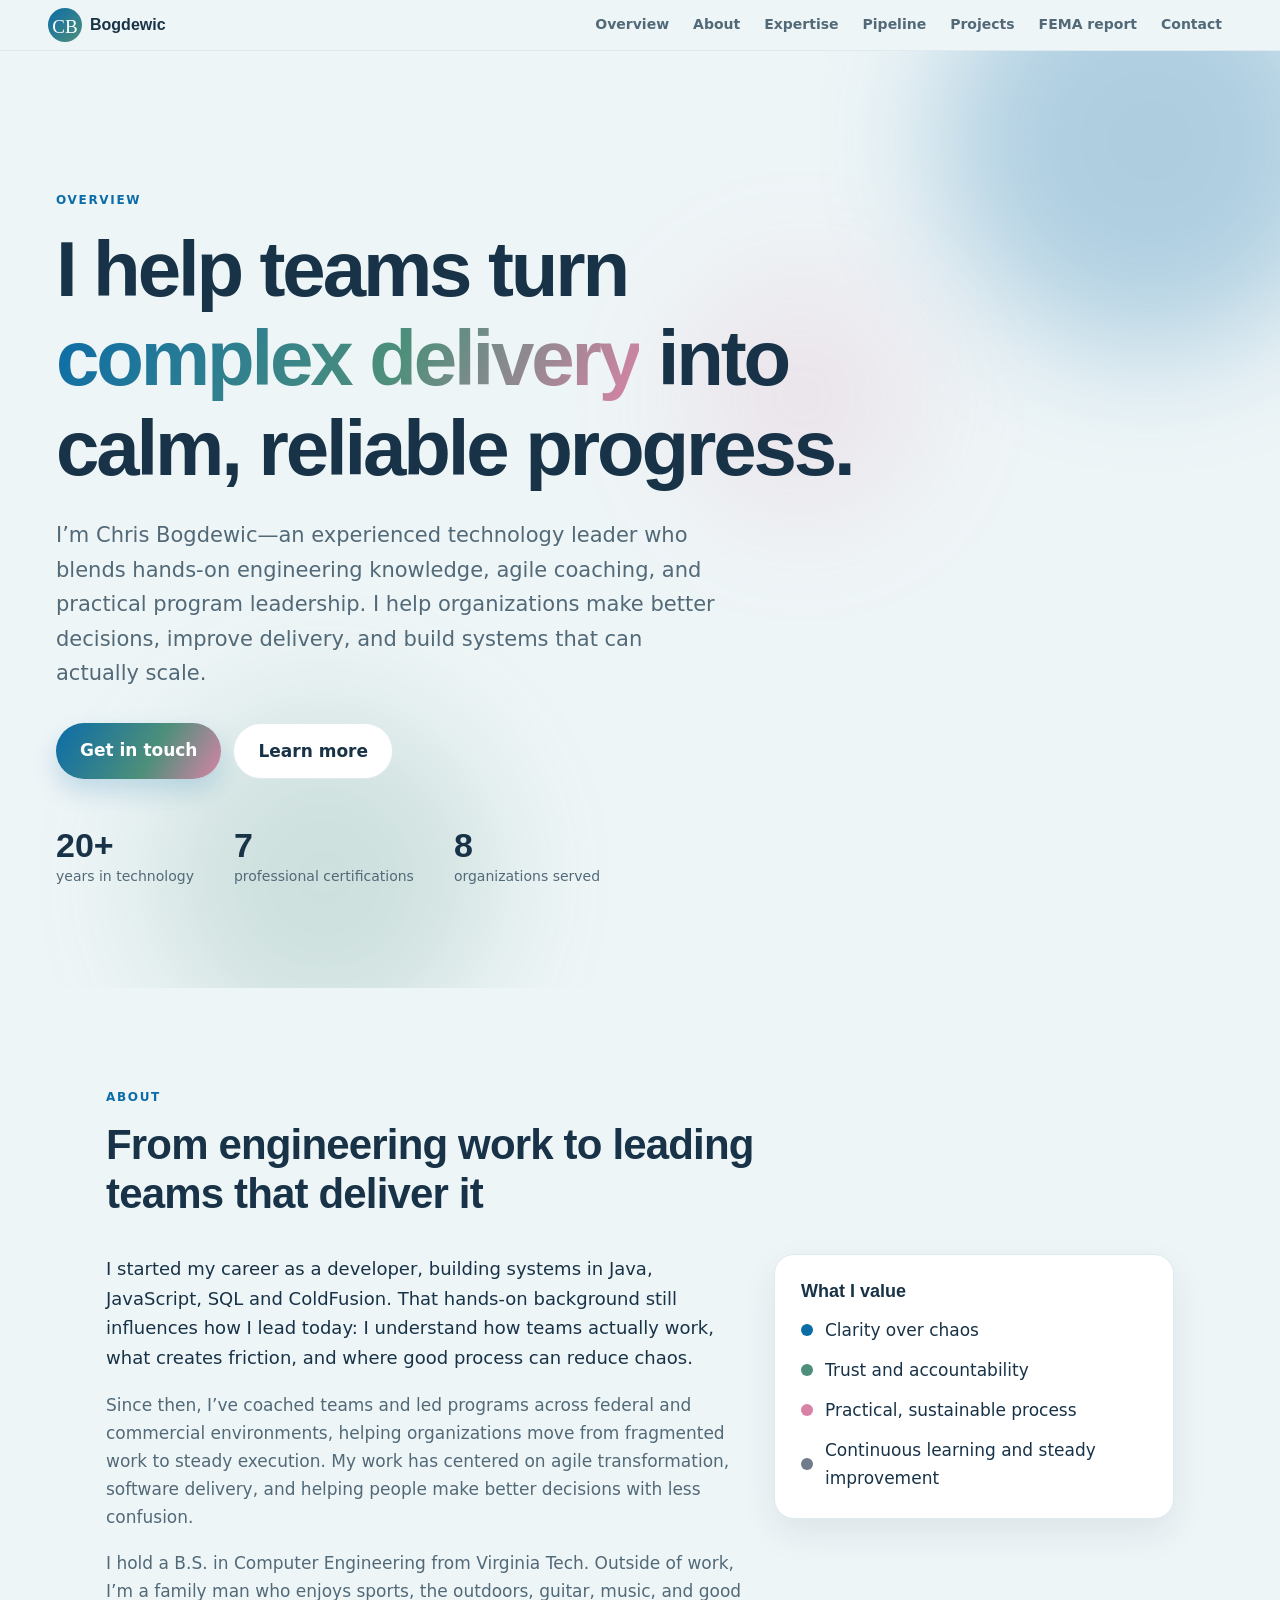
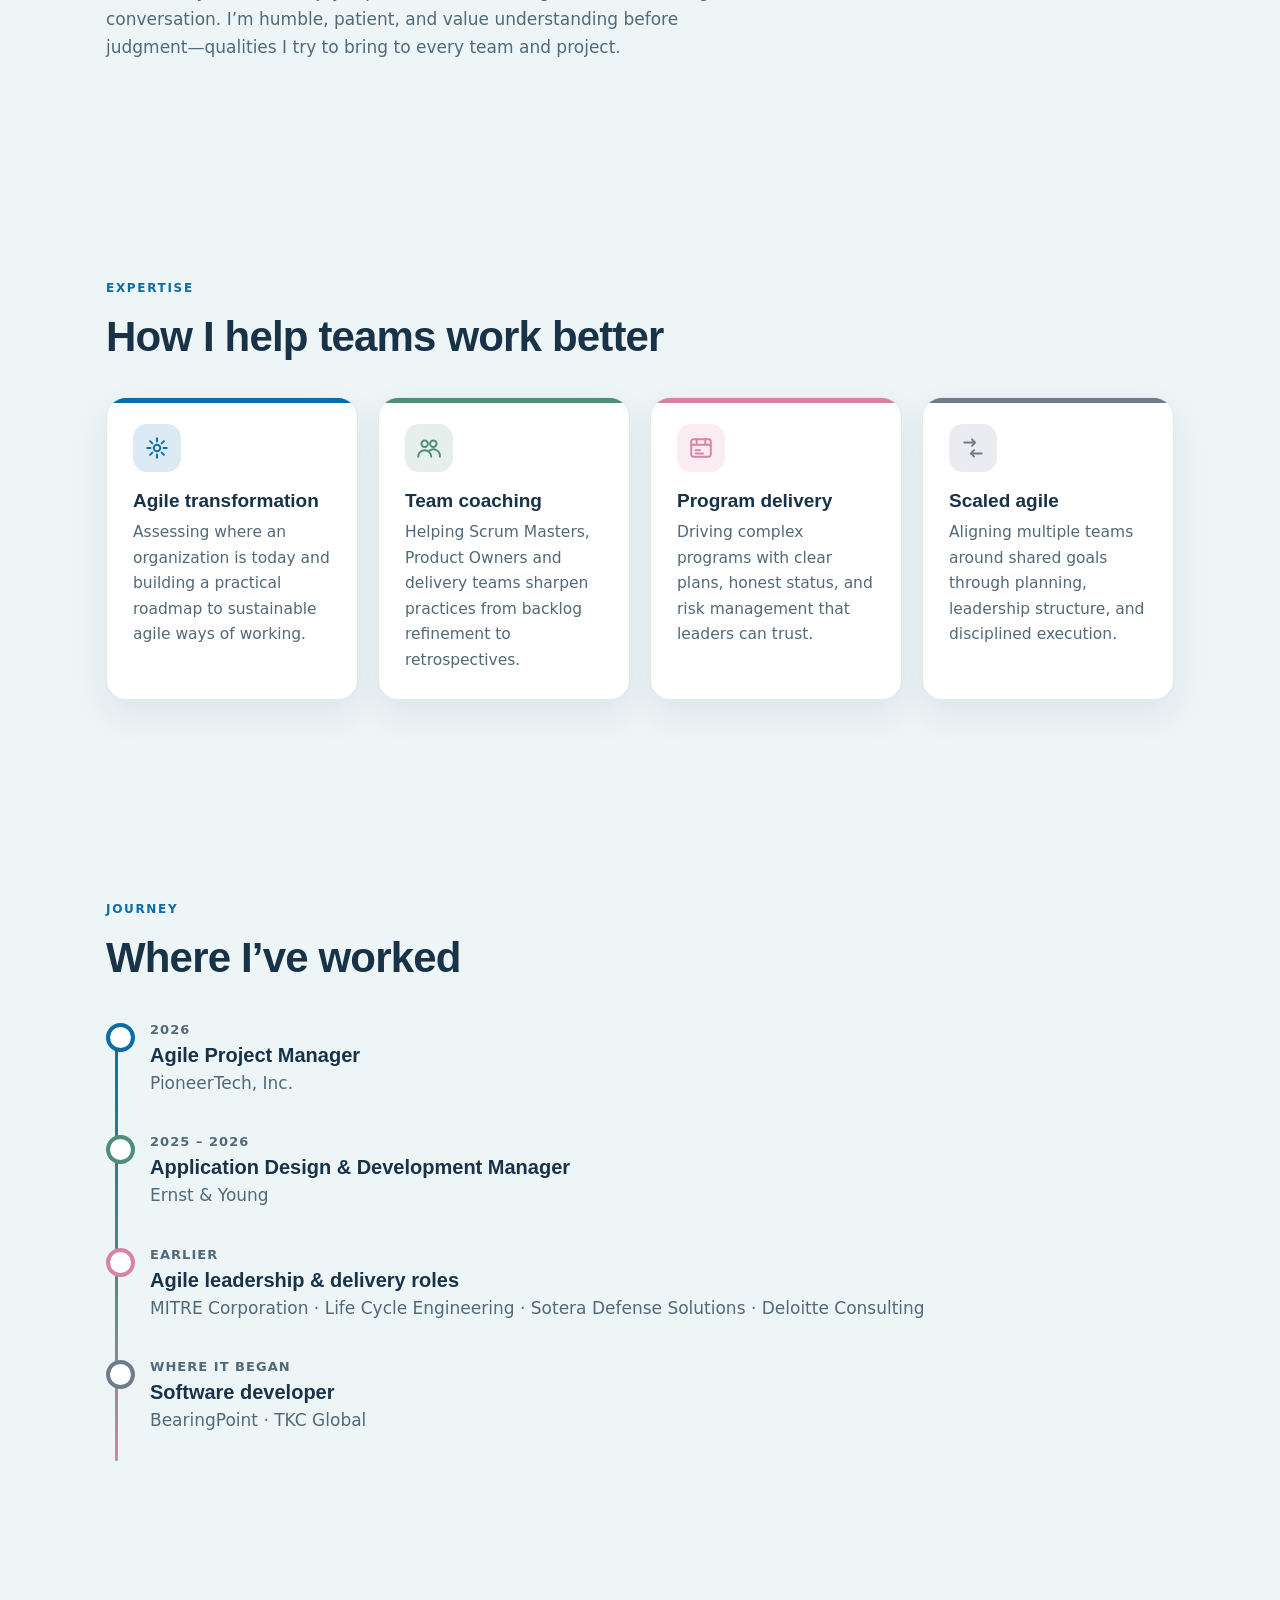
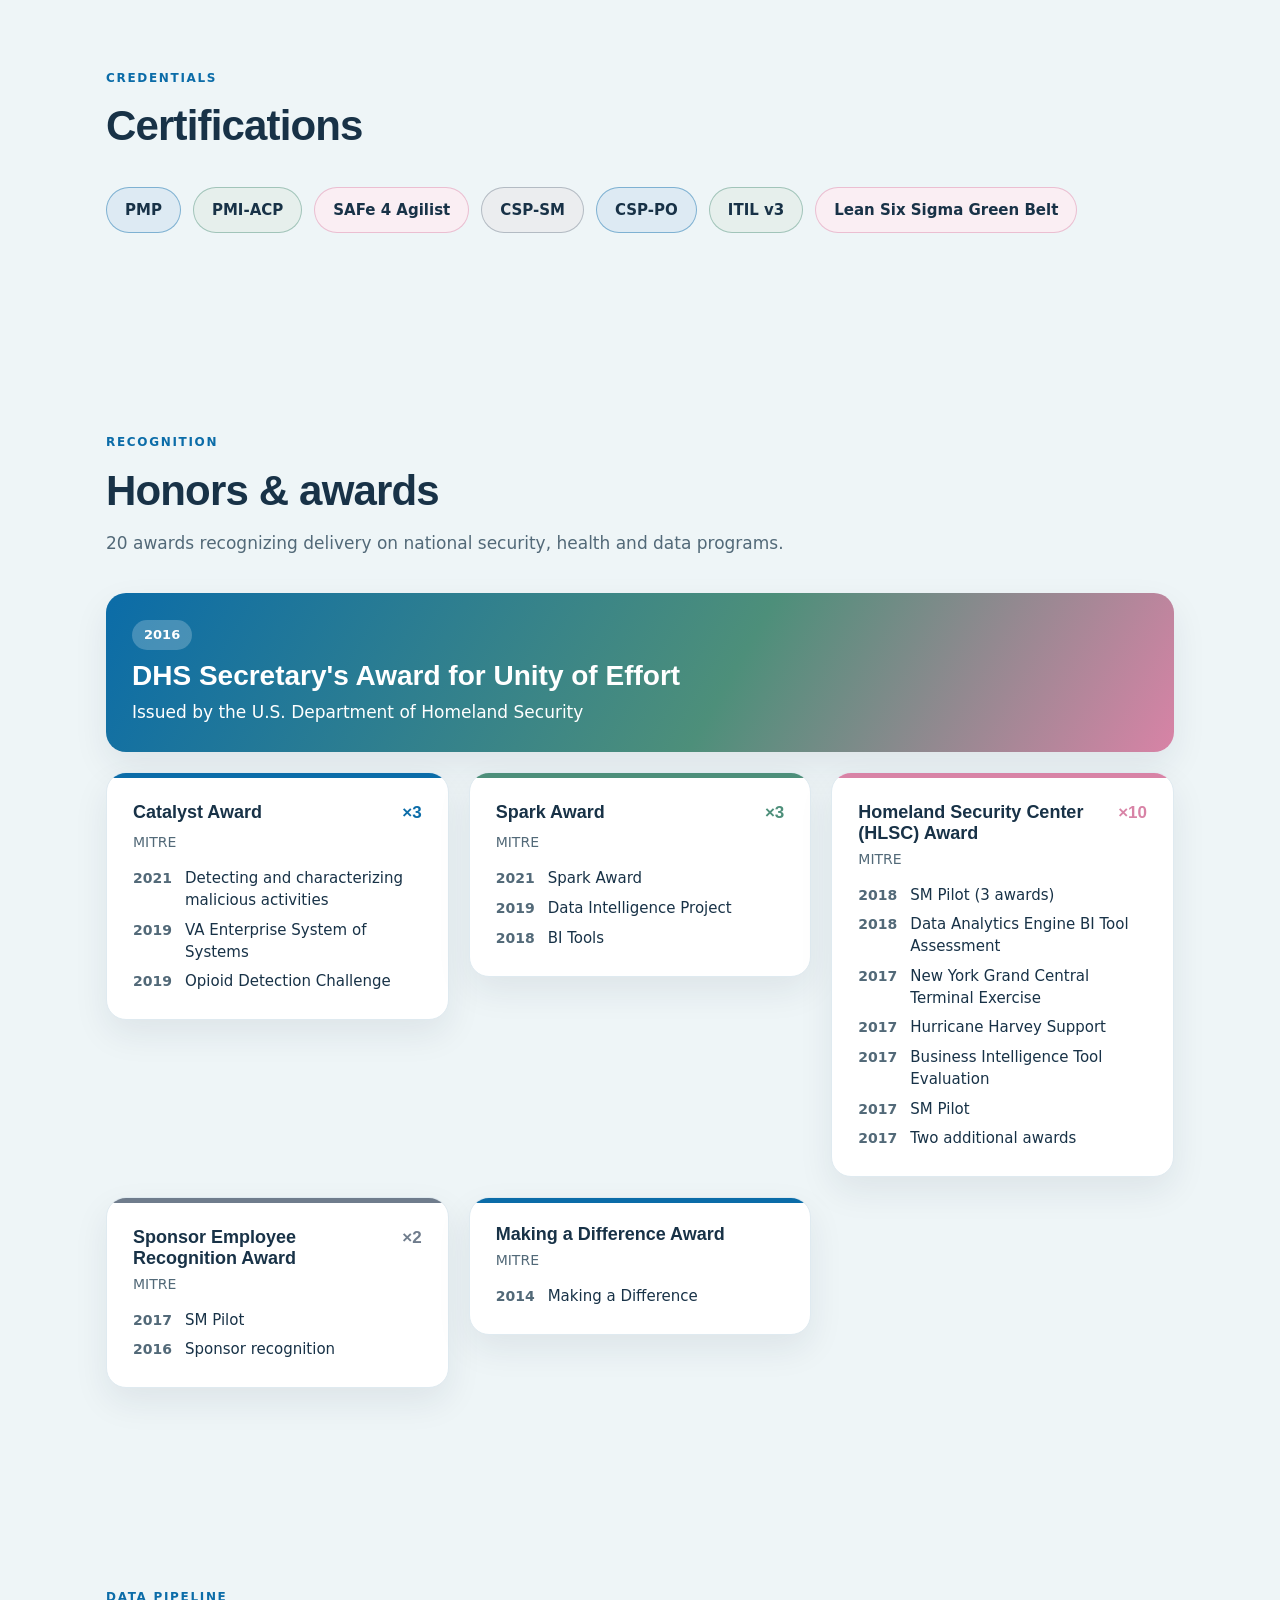
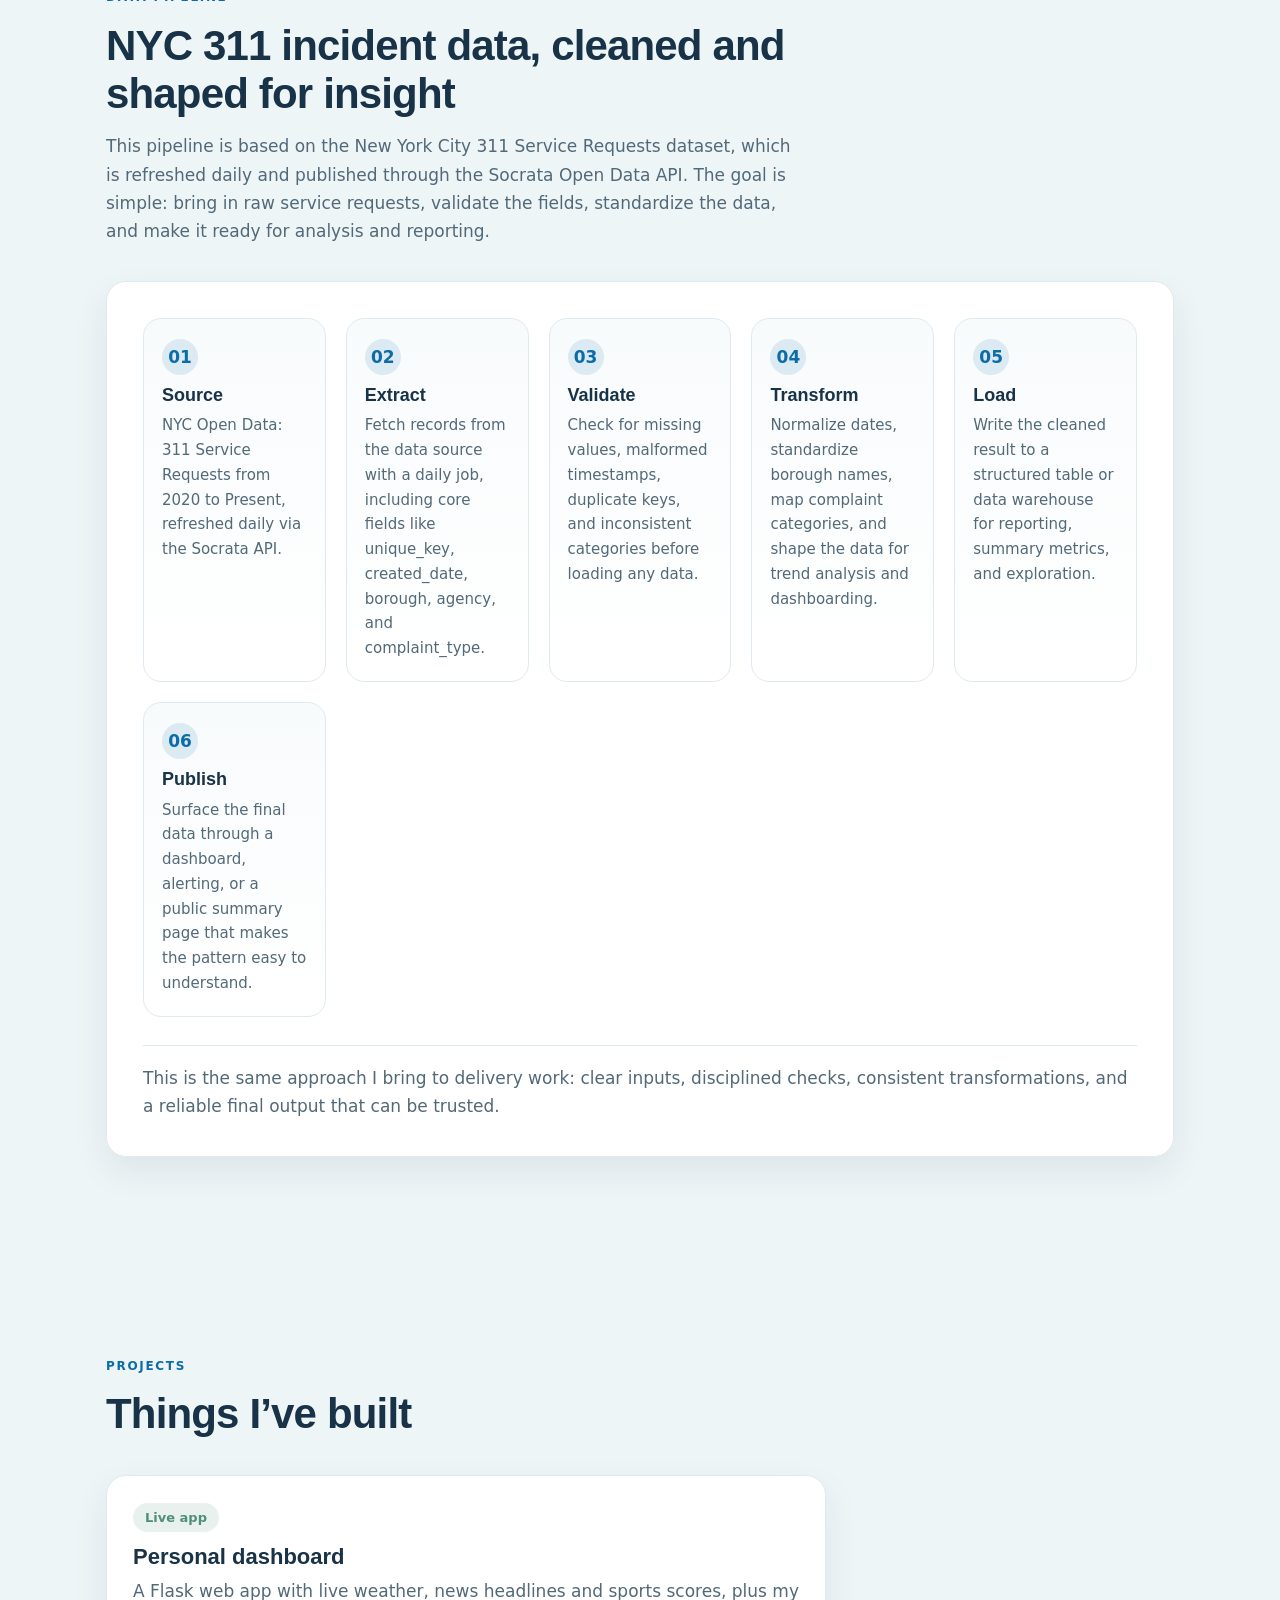
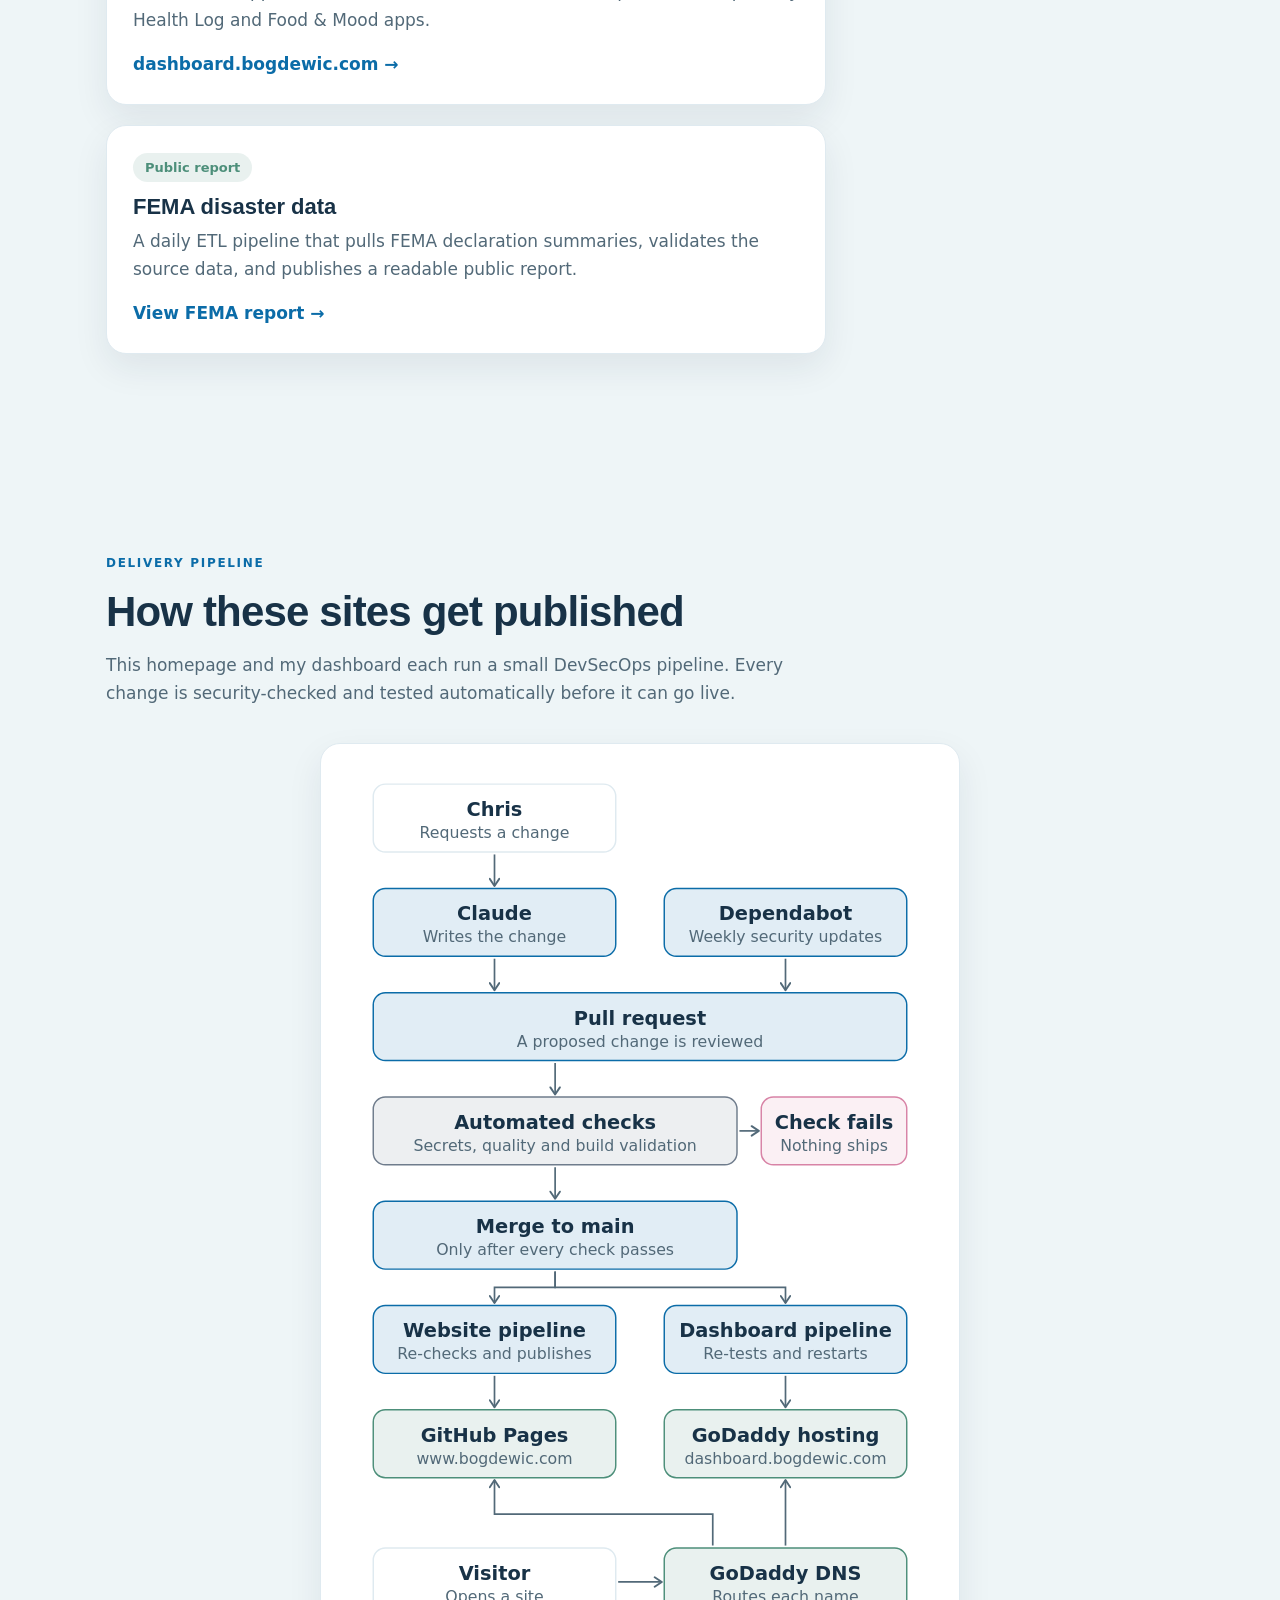
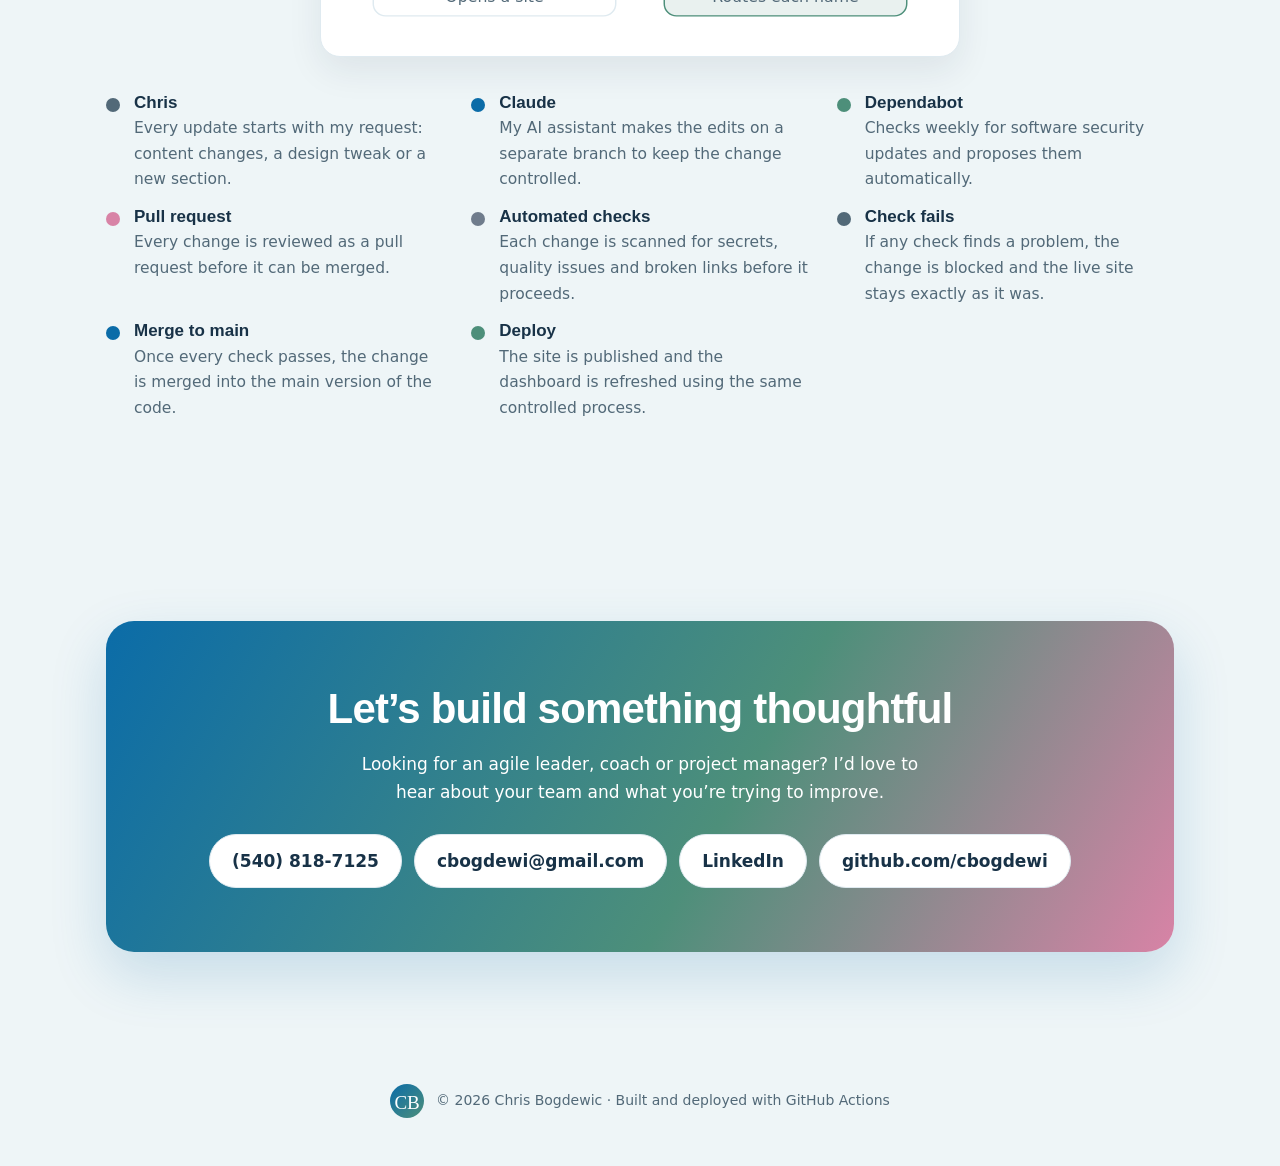
==== index.html @ ec0043aa "Shared compact nav on every page; stack projects vertically - New nav.css used by index.html and fem" ====
<!DOCTYPE html>
<html lang="en">
  <head>
    <meta charset="utf-8">
    <meta name="viewport" content="width=device-width, initial-scale=1">
    <title>Chris Bogdewic | Overview</title>
    <meta name="description" content="Chris Bogdewic: a thoughtful technology leader helping teams turn complex delivery into calm, reliable progress.">
    <meta name="theme-color" content="#0b6ca8">
    <meta http-equiv="Content-Security-Policy" content="default-src 'self'; style-src 'self' https://fonts.googleapis.com; font-src https://fonts.gstatic.com; img-src 'self' data:; script-src 'none'; object-src 'none'; base-uri 'self'; form-action 'self'">
    <meta name="referrer" content="strict-origin-when-cross-origin">
    <link rel="preconnect" href="https://fonts.googleapis.com">
    <link rel="preconnect" href="https://fonts.gstatic.com" crossorigin>
    <link rel="stylesheet" href="https://fonts.googleapis.com/css2?family=Alex+Brush&family=Inter:wght@400;500;600;700;800&family=Sora:wght@600;700;800&display=swap">
    <link rel="stylesheet" href="styles.css">
    <link rel="stylesheet" href="nav.css">
  </head>
  <body>
    <a class="skip" href="#main">Skip to content</a>

    <header class="site-nav">
      <a class="sn-brand" href="#overview" aria-label="Bogdewic home">
        <span class="sn-mark">CB</span>
        <span class="sn-name">Bogdewic</span>
      </a>
      <nav aria-label="Main">
        <ul class="sn-links">
          <li><a href="#overview">Overview</a></li>
          <li><a href="#about">About</a></li>
          <li><a href="#expertise">Expertise</a></li>
          <li><a href="#pipeline">Pipeline</a></li>
          <li><a href="#projects">Projects</a></li>
          <li><a href="fema-disasters.html">FEMA report</a></li>
          <li><a href="#contact">Contact</a></li>
        </ul>
      </nav>
    </header>

    <main id="main">
      <section class="hero" id="overview">
        <div class="blob blob-a"></div>
        <div class="blob blob-b"></div>
        <div class="blob blob-c"></div>
        <div class="hero-inner">
          <p class="eyebrow">Overview</p>
          <h1>I help teams turn <span class="grad">complex delivery</span> into calm, reliable progress.</h1>
          <p class="lede">I’m Chris Bogdewic—an experienced technology leader who blends hands-on engineering knowledge, agile coaching, and practical program leadership. I help organizations make better decisions, improve delivery, and build systems that can actually scale.</p>
          <div class="cta-row">
            <a class="btn btn-primary" href="#contact">Get in touch</a>
            <a class="btn btn-ghost" href="#about">Learn more</a>
          </div>
          <ul class="stats">
            <li><strong>20+</strong><span>years in technology</span></li>
            <li><strong>7</strong><span>professional certifications</span></li>
            <li><strong>8</strong><span>organizations served</span></li>
          </ul>
        </div>
      </section>

      <section class="section" id="about">
        <div class="section-head">
          <p class="eyebrow">About</p>
          <h2>From engineering work to leading teams that deliver it</h2>
        </div>
        <div class="about-grid">
          <div class="about-text">
            <p>I started my career as a developer, building systems in Java, JavaScript, SQL and ColdFusion. That hands-on background still influences how I lead today: I understand how teams actually work, what creates friction, and where good process can reduce chaos.</p>
            <p>Since then, I’ve coached teams and led programs across federal and commercial environments, helping organizations move from fragmented work to steady execution. My work has centered on agile transformation, software delivery, and helping people make better decisions with less confusion.</p>
            <p>I hold a B.S. in Computer Engineering from Virginia Tech. Outside of work, I’m a family man who enjoys sports, the outdoors, guitar, music, and good conversation. I’m humble, patient, and value understanding before judgment—qualities I try to bring to every team and project.</p>
          </div>
          <aside class="card values" aria-label="What I value">
            <h3>What I value</h3>
            <ul>
              <li><span class="dot dot-blue"></span>Clarity over chaos</li>
              <li><span class="dot dot-green"></span>Trust and accountability</li>
              <li><span class="dot dot-pink"></span>Practical, sustainable process</li>
              <li><span class="dot dot-slate"></span>Continuous learning and steady improvement</li>
            </ul>
          </aside>
        </div>
      </section>

      <section class="section" id="expertise">
        <div class="section-head">
          <p class="eyebrow">Expertise</p>
          <h2>How I help teams work better</h2>
        </div>
        <div class="cards">
          <article class="card feature accent-blue">
            <div class="icon" aria-hidden="true">
              <svg viewBox="0 0 24 24"><path d="M12 3v3m0 12v3M3 12h3m12 0h3M5.6 5.6l2.1 2.1m8.6 8.6 2.1 2.1M5.6 18.4l2.1-2.1m8.6-8.6 2.1-2.1"/><circle cx="12" cy="12" r="3"/></svg>
            </div>
            <h3>Agile transformation</h3>
            <p>Assessing where an organization is today and building a practical roadmap to sustainable agile ways of working.</p>
          </article>
          <article class="card feature accent-green">
            <div class="icon" aria-hidden="true">
              <svg viewBox="0 0 24 24"><circle cx="8" cy="8" r="3"/><circle cx="16" cy="8" r="3"/><path d="M2 20c0-3.3 2.7-6 6-6s6 2.7 6 6m-1.5-5.6A6 6 0 0 1 22 20"/></svg>
            </div>
            <h3>Team coaching</h3>
            <p>Helping Scrum Masters, Product Owners and delivery teams sharpen practices from backlog refinement to retrospectives.</p>
          </article>
          <article class="card feature accent-pink">
            <div class="icon" aria-hidden="true">
              <svg viewBox="0 0 24 24"><rect x="3" y="4" width="18" height="16" rx="2"/><path d="M3 9h18M8 4v5m8-5v5M7 14h4m-4 3h7"/></svg>
            </div>
            <h3>Program delivery</h3>
            <p>Driving complex programs with clear plans, honest status, and risk management that leaders can trust.</p>
          </article>
          <article class="card feature accent-slate">
            <div class="icon" aria-hidden="true">
              <svg viewBox="0 0 24 24"><path d="M4 7h10m0 0-3-3m3 3-3 3M20 17H10m0 0 3-3m-3 3 3 3"/></svg>
            </div>
            <h3>Scaled agile</h3>
            <p>Aligning multiple teams around shared goals through planning, leadership structure, and disciplined execution.</p>
          </article>
        </div>
      </section>

      <section class="section" id="journey">
        <div class="section-head">
          <p class="eyebrow">Journey</p>
          <h2>Where I’ve worked</h2>
        </div>
        <ol class="timeline">
          <li>
            <span class="when">2026</span>
            <div><h3>Agile Project Manager</h3><p>PioneerTech, Inc.</p></div>
          </li>
          <li>
            <span class="when">2025 – 2026</span>
            <div><h3>Application Design &amp; Development Manager</h3><p>Ernst &amp; Young</p></div>
          </li>
          <li>
            <span class="when">Earlier</span>
            <div><h3>Agile leadership &amp; delivery roles</h3><p>MITRE Corporation · Life Cycle Engineering · Sotera Defense Solutions · Deloitte Consulting</p></div>
          </li>
          <li>
            <span class="when">Where it began</span>
            <div><h3>Software developer</h3><p>BearingPoint · TKC Global</p></div>
          </li>
        </ol>
      </section>

      <section class="section" id="certifications">
        <div class="section-head">
          <p class="eyebrow">Credentials</p>
          <h2>Certifications</h2>
        </div>
        <ul class="chips">
          <li class="chip chip-blue">PMP</li>
          <li class="chip chip-green">PMI-ACP</li>
          <li class="chip chip-pink">SAFe 4 Agilist</li>
          <li class="chip chip-slate">CSP-SM</li>
          <li class="chip chip-blue">CSP-PO</li>
          <li class="chip chip-green">ITIL v3</li>
          <li class="chip chip-pink">Lean Six Sigma Green Belt</li>
        </ul>
      </section>

      <section class="section" id="awards">
        <div class="section-head">
          <p class="eyebrow">Recognition</p>
          <h2>Honors &amp; awards</h2>
          <p class="section-lede">20 awards recognizing delivery on national security, health and data programs.</p>
        </div>
        <article class="card award-feature">
          <span class="award-year">2016</span>
          <h3>DHS Secretary's Award for Unity of Effort</h3>
          <p>Issued by the U.S. Department of Homeland Security</p>
        </article>
        <div class="award-grid">
          <article class="card award accent-blue">
            <div class="award-head"><h3>Catalyst Award</h3><span class="award-count">×3</span></div>
            <p class="award-issuer">MITRE</p>
            <ul class="award-list">
              <li><span>2021</span>Detecting and characterizing malicious activities</li>
              <li><span>2019</span>VA Enterprise System of Systems</li>
              <li><span>2019</span>Opioid Detection Challenge</li>
            </ul>
          </article>
          <article class="card award accent-green">
            <div class="award-head"><h3>Spark Award</h3><span class="award-count">×3</span></div>
            <p class="award-issuer">MITRE</p>
            <ul class="award-list">
              <li><span>2021</span>Spark Award</li>
              <li><span>2019</span>Data Intelligence Project</li>
              <li><span>2018</span>BI Tools</li>
            </ul>
          </article>
          <article class="card award accent-pink">
            <div class="award-head"><h3>Homeland Security Center (HLSC) Award</h3><span class="award-count">×10</span></div>
            <p class="award-issuer">MITRE</p>
            <ul class="award-list">
              <li><span>2018</span>SM Pilot (3 awards)</li>
              <li><span>2018</span>Data Analytics Engine BI Tool Assessment</li>
              <li><span>2017</span>New York Grand Central Terminal Exercise</li>
              <li><span>2017</span>Hurricane Harvey Support</li>
              <li><span>2017</span>Business Intelligence Tool Evaluation</li>
              <li><span>2017</span>SM Pilot</li>
              <li><span>2017</span>Two additional awards</li>
            </ul>
          </article>
          <article class="card award accent-slate">
            <div class="award-head"><h3>Sponsor Employee Recognition Award</h3><span class="award-count">×2</span></div>
            <p class="award-issuer">MITRE</p>
            <ul class="award-list">
              <li><span>2017</span>SM Pilot</li>
              <li><span>2016</span>Sponsor recognition</li>
            </ul>
          </article>
          <article class="card award accent-blue">
            <div class="award-head"><h3>Making a Difference Award</h3></div>
            <p class="award-issuer">MITRE</p>
            <ul class="award-list">
              <li><span>2014</span>Making a Difference</li>
            </ul>
          </article>
        </div>
      </section>

      <section class="section" id="pipeline">
        <div class="section-head">
          <p class="eyebrow">Data pipeline</p>
          <h2>NYC 311 incident data, cleaned and shaped for insight</h2>
          <p class="section-lede">This pipeline is based on the New York City 311 Service Requests dataset, which is refreshed daily and published through the Socrata Open Data API. The goal is simple: bring in raw service requests, validate the fields, standardize the data, and make it ready for analysis and reporting.</p>
        </div>
        <div class="pipeline-card card">
          <div class="pipeline-grid">
            <div class="pipeline-step">
              <span class="step-label">01</span>
              <h3>Source</h3>
              <p>NYC Open Data: 311 Service Requests from 2020 to Present, refreshed daily via the Socrata API.</p>
            </div>
            <div class="pipeline-step">
              <span class="step-label">02</span>
              <h3>Extract</h3>
              <p>Fetch records from the data source with a daily job, including core fields like unique_key, created_date, borough, agency, and complaint_type.</p>
            </div>
            <div class="pipeline-step">
              <span class="step-label">03</span>
              <h3>Validate</h3>
              <p>Check for missing values, malformed timestamps, duplicate keys, and inconsistent categories before loading any data.</p>
            </div>
            <div class="pipeline-step">
              <span class="step-label">04</span>
              <h3>Transform</h3>
              <p>Normalize dates, standardize borough names, map complaint categories, and shape the data for trend analysis and dashboarding.</p>
            </div>
            <div class="pipeline-step">
              <span class="step-label">05</span>
              <h3>Load</h3>
              <p>Write the cleaned result to a structured table or data warehouse for reporting, summary metrics, and exploration.</p>
            </div>
            <div class="pipeline-step">
              <span class="step-label">06</span>
              <h3>Publish</h3>
              <p>Surface the final data through a dashboard, alerting, or a public summary page that makes the pattern easy to understand.</p>
            </div>
          </div>
          <div class="pipeline-summary">
            <p>This is the same approach I bring to delivery work: clear inputs, disciplined checks, consistent transformations, and a reliable final output that can be trusted.</p>
          </div>
        </div>
      </section>

      <section class="section" id="projects">
        <div class="section-head">
          <p class="eyebrow">Projects</p>
          <h2>Things I’ve built</h2>
        </div>
        <div class="project-stack">
          <a class="card project" href="https://dashboard.bogdewic.com">
            <span class="project-tag">Live app</span>
            <h3>Personal dashboard</h3>
            <p>A Flask web app with live weather, news headlines and sports scores, plus my Health Log and Food &amp; Mood apps.</p>
            <span class="project-link">dashboard.bogdewic.com →</span>
          </a>
          <a class="card project" href="fema-disasters.html">
            <span class="project-tag">Public report</span>
            <h3>FEMA disaster data</h3>
            <p>A daily ETL pipeline that pulls FEMA declaration summaries, validates the source data, and publishes a readable public report.</p>
            <span class="project-link">View FEMA report →</span>
          </a>
        </div>
      </section>

      <section class="section" id="how-it-works">
        <div class="section-head">
          <p class="eyebrow">Delivery pipeline</p>
          <h2>How these sites get published</h2>
          <p class="section-lede">This homepage and my dashboard each run a small DevSecOps pipeline. Every change is security-checked and tested automatically before it can go live.</p>
        </div>
        <div class="flow-wrap card">
          <svg class="flow" viewBox="0 0 480 706" role="img" aria-labelledby="flow-title flow-desc">
            <title id="flow-title">How a change reaches www.bogdewic.com and dashboard.bogdewic.com</title>
            <desc id="flow-desc">A change I request, made by Claude, or a security update from Dependabot, becomes a pull request. Automated checks run on it; if any fail, nothing merges. Once the change is approved the websites are published.</desc>
            <defs>
              <marker id="arrowhead" viewBox="0 0 10 10" refX="8" refY="5" markerWidth="7" markerHeight="7" orient="auto-start-reverse">
                <path d="M2 1L8 5L2 9" fill="none" stroke="context-stroke" stroke-width="1.6" stroke-linecap="round" stroke-linejoin="round"/>
              </marker>
            </defs>
            <g class="fn fn-person"><rect x="20" y="10" width="200" height="56" rx="10"/><text x="120" y="31" class="fn-t">Chris</text><text x="120" y="50" class="fn-s">Requests a change</text></g>
            <line x1="120" y1="68" x2="120" y2="94" class="fa"/>
            <g class="fn fn-build"><rect x="20" y="96" width="200" height="56" rx="10"/><text x="120" y="117" class="fn-t">Claude</text><text x="120" y="136" class="fn-s">Writes the change</text></g>
            <g class="fn fn-build"><rect x="260" y="96" width="200" height="56" rx="10"/><text x="360" y="117" class="fn-t">Dependabot</text><text x="360" y="136" class="fn-s">Weekly security updates</text></g>
            <line x1="120" y1="154" x2="120" y2="180" class="fa"/>
            <line x1="360" y1="154" x2="360" y2="180" class="fa"/>
            <g class="fn fn-build"><rect x="20" y="182" width="440" height="56" rx="10"/><text x="240" y="203" class="fn-t">Pull request</text><text x="240" y="222" class="fn-s">A proposed change is reviewed</text></g>
            <line x1="170" y1="240" x2="170" y2="266" class="fa"/>
            <g class="fn fn-check"><rect x="20" y="268" width="300" height="56" rx="10"/><text x="170" y="289" class="fn-t">Automated checks</text><text x="170" y="308" class="fn-s">Secrets, quality and build validation</text></g>
            <line x1="322" y1="296" x2="338" y2="296" class="fa"/>
            <g class="fn fn-fail"><rect x="340" y="268" width="120" height="56" rx="10"/><text x="400" y="289" class="fn-t">Check fails</text><text x="400" y="308" class="fn-s">Nothing ships</text></g>
            <line x1="170" y1="326" x2="170" y2="352" class="fa"/>
            <g class="fn fn-build"><rect x="20" y="354" width="300" height="56" rx="10"/><text x="170" y="375" class="fn-t">Merge to main</text><text x="170" y="394" class="fn-s">Only after every check passes</text></g>
            <path d="M170 412 V425 H120 V438" fill="none" class="fa"/>
            <path d="M170 412 V425 H360 V438" fill="none" class="fa"/>
            <g class="fn fn-build"><rect x="20" y="440" width="200" height="56" rx="10"/><text x="120" y="461" class="fn-t">Website pipeline</text><text x="120" y="480" class="fn-s">Re-checks and publishes</text></g>
            <g class="fn fn-build"><rect x="260" y="440" width="200" height="56" rx="10"/><text x="360" y="461" class="fn-t">Dashboard pipeline</text><text x="360" y="480" class="fn-s">Re-tests and restarts</text></g>
            <line x1="120" y1="498" x2="120" y2="524" class="fa"/>
            <line x1="360" y1="498" x2="360" y2="524" class="fa"/>
            <g class="fn fn-host"><rect x="20" y="526" width="200" height="56" rx="10"/><text x="120" y="547" class="fn-t">GitHub Pages</text><text x="120" y="566" class="fn-s">www.bogdewic.com</text></g>
            <g class="fn fn-host"><rect x="260" y="526" width="200" height="56" rx="10"/><text x="360" y="547" class="fn-t">GoDaddy hosting</text><text x="360" y="566" class="fn-s">dashboard.bogdewic.com</text></g>
            <g class="fn fn-person"><rect x="20" y="640" width="200" height="56" rx="10"/><text x="120" y="661" class="fn-t">Visitor</text><text x="120" y="680" class="fn-s">Opens a site</text></g>
            <line x1="222" y1="668" x2="258" y2="668" class="fa"/>
            <g class="fn fn-host"><rect x="260" y="640" width="200" height="56" rx="10"/><text x="360" y="661" class="fn-t">GoDaddy DNS</text><text x="360" y="680" class="fn-s">Routes each name</text></g>
            <line x1="360" y1="638" x2="360" y2="584" class="fa"/>
            <path d="M300 638 V612 H120 V584" fill="none" class="fa"/>
          </svg>
        </div>
        <ol class="flow-steps">
          <li><span class="step-dot dot-gray"></span><div><h3>Chris</h3><p>Every update starts with my request: content changes, a design tweak or a new section.</p></div></li>
          <li><span class="step-dot dot-blue"></span><div><h3>Claude</h3><p>My AI assistant makes the edits on a separate branch to keep the change controlled.</p></div></li>
          <li><span class="step-dot dot-green"></span><div><h3>Dependabot</h3><p>Checks weekly for software security updates and proposes them automatically.</p></div></li>
          <li><span class="step-dot dot-pink"></span><div><h3>Pull request</h3><p>Every change is reviewed as a pull request before it can be merged.</p></div></li>
          <li><span class="step-dot dot-slate"></span><div><h3>Automated checks</h3><p>Each change is scanned for secrets, quality issues and broken links before it proceeds.</p></div></li>
          <li><span class="step-dot dot-gray"></span><div><h3>Check fails</h3><p>If any check finds a problem, the change is blocked and the live site stays exactly as it was.</p></div></li>
          <li><span class="step-dot dot-blue"></span><div><h3>Merge to main</h3><p>Once every check passes, the change is merged into the main version of the code.</p></div></li>
          <li><span class="step-dot dot-green"></span><div><h3>Deploy</h3><p>The site is published and the dashboard is refreshed using the same controlled process.</p></div></li>
        </ol>
      </section>

      <section class="section contact" id="contact">
        <div class="contact-card">
          <h2>Let’s build something thoughtful</h2>
          <p>Looking for an agile leader, coach or project manager? I’d love to hear about your team and what you’re trying to improve.</p>
          <ul class="contact-list">
            <li><a href="tel:+15408187125">(540)&nbsp;818&#8209;7125</a></li>
            <li><a href="mailto:cbogdewi@gmail.com">cbogdewi@gmail.com</a></li>
            <li><a href="https://www.linkedin.com/in/chrisbogdewic">LinkedIn</a></li>
            <li><a href="https://github.com/cbogdewi">github.com/cbogdewi</a></li>
          </ul>
        </div>
      </section>
    </main>

    <footer class="footer">
      <span class="monogram small">CB</span>
      <p>© 2026 Chris Bogdewic · Built and deployed with GitHub Actions</p>
    </footer>
  </body>
</html>
---- styles.css ----
:root{--bg:#eef5f7;--surface:#fff;--ink:#183247;--muted:#526978;--line:#dfeaf0;--blue:#0b6ca8;--green:#4d8f7a;--pink:#d883a6;--slate:#6f7c8c;--shadow:0 14px 35px rgba(21,42,58,.08);--radius:20px;--grad:linear-gradient(120deg,var(--blue),var(--green) 58%,var(--pink))}*{box-sizing:border-box}html{scroll-behavior:smooth;scroll-padding-top:64px}body{margin:0;background:var(--bg);color:var(--ink);font:400 17px/1.65 Inter,system-ui,-apple-system,sans-serif;-webkit-font-smoothing:antialiased}h1,h2,h3{font-family:Sora,Inter,sans-serif;line-height:1.15;margin:0}a{color:inherit}.skip{position:absolute;left:-999px;top:8px;background:var(--ink);color:#fff;padding:8px 14px;border-radius:8px}.skip:focus{left:8px;z-index:100}.brand{display:flex;align-items:center;gap:10px;text-decoration:none}.brand-name{font-family:Sora,sans-serif;font-weight:700}.monogram{display:inline-grid;place-items:center;width:42px;height:42px;border-radius:50%;background:linear-gradient(135deg,var(--blue),var(--green));color:white;font:400 24px/1 'Alex Brush',cursive;padding-top:4px}.monogram.small{width:34px;height:34px;font-size:19px}.hero{position:relative;overflow:hidden;padding:clamp(64px,12vw,140px) clamp(16px,5vw,56px) clamp(60px,9vw,100px)}.blob{position:absolute;border-radius:50%;filter:blur(64px);opacity:.28;z-index:0}.blob-a{width:420px;height:420px;background:var(--blue);top:-120px;right:-80px}.blob-b{width:340px;height:340px;background:var(--green);bottom:-60px;left:12%;opacity:.2}.blob-c{width:240px;height:240px;background:var(--pink);top:24%;right:28%;opacity:.15}.hero-inner{position:relative;z-index:1;max-width:860px}.eyebrow{margin:0 0 14px;font-size:12px;font-weight:700;letter-spacing:.14em;text-transform:uppercase;color:var(--blue)}.hero h1{font-size:clamp(40px,7.5vw,78px);font-weight:800;letter-spacing:-.04em}.grad{background:var(--grad);-webkit-background-clip:text;background-clip:text;color:transparent}.lede{font-size:clamp(18px,2.2vw,21px);color:var(--muted);max-width:660px;margin:24px 0 0}.cta-row{display:flex;flex-wrap:wrap;gap:12px;margin-top:32px}.btn{display:inline-block;padding:13px 24px;border-radius:999px;font-weight:700;text-decoration:none;transition:transform .15s,box-shadow .15s}.btn:hover{transform:translateY(-2px)}.btn-primary{background:var(--grad);color:#fff;box-shadow:0 12px 26px rgba(11,108,168,.2)}.btn-ghost{border:1.5px solid var(--line);background:#fff;color:var(--ink)}.stats{display:flex;flex-wrap:wrap;gap:14px 40px;list-style:none;padding:0;margin:48px 0 0}.stats li{display:flex;flex-direction:column}.stats strong{font-family:Sora,sans-serif;font-size:34px;line-height:1.1}.stats span{color:var(--muted);font-size:14px}.section{padding:clamp(56px,9vw,100px) clamp(16px,5vw,56px);max-width:1180px;margin:0 auto}.section-head{margin-bottom:36px}.section h2{font-size:clamp(28px,4.2vw,42px);letter-spacing:-.02em;max-width:720px}.about-grid{display:grid;gap:28px;grid-template-columns:1.6fr 1fr;align-items:start}.about-text p{margin:0 0 18px;color:var(--muted)}.about-text p:first-child{color:var(--ink);font-size:18px}.card{background:var(--surface);border:1px solid var(--line);border-radius:var(--radius);padding:26px;box-shadow:var(--shadow)}.values h3{font-size:18px;margin-bottom:14px}.values ul{list-style:none;margin:0;padding:0;display:grid;gap:12px}.values li{display:flex;align-items:center;gap:12px}.dot{width:12px;height:12px;border-radius:50%;flex:none}.dot-blue{background:var(--blue)}.dot-green{background:var(--green)}.dot-pink{background:var(--pink)}.dot-slate{background:var(--slate)}.dot-gray{background:var(--muted)}.cards{display:grid;gap:20px;grid-template-columns:repeat(auto-fit,minmax(240px,1fr))}.feature{position:relative;overflow:hidden;transition:transform .2s}.feature:hover{transform:translateY(-4px)}.feature:before{content:"";position:absolute;inset:0 0 auto;height:5px;background:var(--accent)}.feature h3{font-size:19px;margin:18px 0 8px}.feature p{margin:0;color:var(--muted);font-size:15.5px}.icon{width:48px;height:48px;border-radius:14px;display:grid;place-items:center;background:color-mix(in srgb,var(--accent) 14%,transparent);color:var(--accent)}.icon svg{width:26px;height:26px;fill:none;stroke:currentColor;stroke-width:1.8;stroke-linecap:round;stroke-linejoin:round}.accent-blue{--accent:var(--blue)}.accent-green{--accent:var(--green)}.accent-pink{--accent:var(--pink)}.accent-slate{--accent:var(--slate)}.timeline{list-style:none;margin:0;padding:0;position:relative}.timeline:before{content:"";position:absolute;left:9px;top:8px;bottom:8px;width:3px;border-radius:3px;background:var(--grad)}.timeline li{position:relative;padding:0 0 34px 44px;display:grid;gap:4px}.timeline li:before{content:"";position:absolute;left:0;top:4px;width:21px;height:21px;border-radius:50%;background:var(--surface);border:4px solid var(--blue)}.timeline li:nth-child(2):before{border-color:var(--green)}.timeline li:nth-child(3):before{border-color:var(--pink)}.timeline li:nth-child(4):before{border-color:var(--slate)}.when{font-size:13px;font-weight:700;letter-spacing:.08em;text-transform:uppercase;color:var(--muted)}.timeline h3{font-size:20px}.timeline p{margin:2px 0 0;color:var(--muted)}.chips{display:flex;flex-wrap:wrap;gap:12px;list-style:none;margin:0;padding:0}.chip{padding:10px 18px;border-radius:999px;font-weight:700;font-size:15px;background:color-mix(in srgb,var(--c) 14%,var(--surface));border:1.5px solid color-mix(in srgb,var(--c) 45%,transparent)}.chip-blue{--c:var(--blue)}.chip-green{--c:var(--green)}.chip-pink{--c:var(--pink)}.chip-slate{--c:var(--slate)}.award-feature{background:var(--grad);color:#fff;border:0;margin-bottom:20px}.award-feature h3{font-size:clamp(22px,3.4vw,28px);margin:10px 0 6px}.award-feature p{margin:0}.award-year{display:inline-block;padding:4px 12px;border-radius:999px;background:rgba(255,255,255,.22);font-size:13px;font-weight:700}.award-grid{display:grid;gap:20px;grid-template-columns:repeat(auto-fit,minmax(280px,1fr));align-items:start}.award{position:relative;overflow:hidden}.award:before{content:"";position:absolute;inset:0 0 auto;height:5px;background:var(--accent)}.award-head{display:flex;justify-content:space-between;align-items:baseline;gap:12px}.award-head h3{font-size:18px}.award-count{font-family:Sora,sans-serif;font-weight:700;color:var(--accent);flex:none}.award-issuer{margin:4px 0 14px;color:var(--muted);font-size:14px}.award-list{list-style:none;margin:0;padding:0;display:grid;gap:8px}.award-list li{display:flex;gap:12px;font-size:15px;line-height:1.45}.award-list span{flex:none;width:40px;font-weight:700;color:var(--muted);font-size:14px}.project-stack{display:flex;flex-direction:column;gap:20px;max-width:720px}.project{display:block;text-decoration:none;transition:transform .2s}.project:hover{transform:translateY(-4px)}.project h3{font-size:22px;margin:12px 0 8px}.project p{margin:0;color:var(--muted)}.project-tag{display:inline-block;padding:4px 12px;border-radius:999px;font-size:13px;font-weight:700;background:rgba(77,143,122,.12);color:var(--green)}.project-link{display:inline-block;margin-top:16px;font-weight:700;color:var(--blue)}.section-lede{color:var(--muted);max-width:700px;margin:14px 0 0}.pipeline-card{padding:clamp(22px,4vw,36px)}.pipeline-grid{display:grid;grid-template-columns:repeat(auto-fit,minmax(180px,1fr));gap:20px;margin:0 0 28px}.pipeline-step{background:linear-gradient(180deg,#f8fbfc,#fff);border:1px solid var(--line);border-radius:18px;padding:20px 18px}.step-label{display:inline-flex;align-items:center;justify-content:center;width:36px;height:36px;border-radius:50%;background:rgba(11,108,168,.12);color:var(--blue);font-weight:700;margin-bottom:10px}.pipeline-step h3{font-size:18px;margin:0 0 8px}.pipeline-step p{margin:0;color:var(--muted);font-size:15px}.pipeline-summary{padding-top:18px;border-top:1px solid var(--line)}.pipeline-summary p{margin:0;color:var(--muted)}.flow-wrap{padding:clamp(14px,3vw,28px);max-width:640px;margin:0 auto 36px}.flow{display:block;width:100%;height:auto}.fn rect{stroke-width:1.2}.fn text{text-anchor:middle;dominant-baseline:central;font-family:Inter,system-ui,sans-serif}.fn-t{font-size:16px;font-weight:700}.fn-s{font-size:13px}.fn-person rect{fill:var(--surface);stroke:var(--line)}.fn-person .fn-t{fill:var(--ink)}.fn-person .fn-s{fill:var(--muted)}.fn-build rect{fill:rgba(11,108,168,.12);stroke:var(--blue)}.fn-host rect{fill:rgba(77,143,122,.12);stroke:var(--green)}.fn-fail rect{fill:rgba(216,131,166,.12);stroke:var(--pink)}.fn-check rect{fill:rgba(111,124,140,.12);stroke:var(--slate)}.fn-build text,.fn-host text,.fn-fail text,.fn-check text{fill:var(--ink)}.fn-build .fn-s,.fn-host .fn-s,.fn-fail .fn-s,.fn-check .fn-s{fill:var(--muted)}.fa{stroke:var(--muted);stroke-width:1.4;marker-end:url(#arrowhead)}.flow-steps{list-style:none;margin:0;padding:0;display:grid;gap:14px 28px;grid-template-columns:repeat(auto-fit,minmax(260px,1fr))}.flow-steps li{display:flex;gap:14px;align-items:flex-start}.flow-steps h3{font-size:17px;margin:0 0 4px}.flow-steps p{margin:0;color:var(--muted);font-size:15.5px}.step-dot{width:14px;height:14px;border-radius:50%;flex:none;margin-top:5px}.contact-list{list-style:none;margin:28px 0 0;padding:0;display:flex;flex-wrap:wrap;justify-content:center;gap:12px}.contact-list a{display:inline-block;padding:12px 22px;border-radius:999px;background:#fff;color:var(--ink);font-weight:700;text-decoration:none;border:1px solid var(--line)}.contact-card{background:var(--grad);color:#fff;border-radius:28px;padding:clamp(36px,6vw,64px);text-align:center;box-shadow:0 22px 56px rgba(11,108,168,.18)}.contact-card h2{margin:0 auto}.contact-card p{max-width:560px;margin:16px auto 0}.contact-card .cta-row{justify-content:center}.footer{display:flex;align-items:center;justify-content:center;gap:12px;flex-wrap:wrap;padding:32px 16px 48px;color:var(--muted);font-size:14px;text-align:center}.footer p{margin:0}@media(max-width:760px){.about-grid{grid-template-columns:1fr}.pipeline-grid{grid-template-columns:1fr 1fr}}@media(max-width:420px){.pipeline-grid{grid-template-columns:1fr}.stats{gap:18px 28px}}@media(prefers-reduced-motion:reduce){html{scroll-behavior:auto}.btn,.feature,.project{transition:none}}
---- nav.css ----
/* Shared site navigation, used on every page. */
.site-nav{position:sticky;top:0;z-index:50;display:flex;align-items:center;gap:16px;padding:8px clamp(12px,4vw,48px);background:rgba(238,245,247,.94);backdrop-filter:blur(14px);-webkit-backdrop-filter:blur(14px);border-bottom:1px solid #dfeaf0;font-family:Inter,system-ui,-apple-system,sans-serif}
.site-nav .sn-brand{display:flex;align-items:center;gap:8px;flex:none;text-decoration:none;color:#183247}
.site-nav .sn-mark{display:inline-grid;place-items:center;width:34px;height:34px;border-radius:50%;background:linear-gradient(135deg,#0b6ca8,#4d8f7a);color:#fff;font:400 19px/1 'Alex Brush',cursive;padding-top:3px}
.site-nav .sn-name{font-family:Sora,Inter,sans-serif;font-weight:700;font-size:16px}
.site-nav nav{flex:1;min-width:0}
.site-nav .sn-links{flex:1;min-width:0;display:flex;justify-content:flex-end;gap:4px;list-style:none;margin:0;padding:0;overflow-x:auto;scrollbar-width:none;-webkit-overflow-scrolling:touch}
.site-nav .sn-links::-webkit-scrollbar{display:none}
.site-nav .sn-links li{flex:none}
.site-nav .sn-links a{display:block;padding:6px 10px;border-radius:999px;white-space:nowrap;text-decoration:none;font-weight:600;font-size:14px;line-height:1.4;color:#526978}
.site-nav .sn-links a:hover{color:#183247;background:rgba(11,108,168,.07)}
.site-nav .sn-links a[aria-current="page"]{color:#0b6ca8;background:rgba(11,108,168,.1)}
@media(max-width:860px){
  .site-nav{gap:10px}
  .site-nav .sn-name{display:none}
  /* On phones the links scroll sideways instead of squeezing together. */
  .site-nav .sn-links{justify-content:flex-start;-webkit-mask-image:linear-gradient(90deg,#000 85%,transparent);mask-image:linear-gradient(90deg,#000 85%,transparent);padding-right:24px}
  .site-nav .sn-links a{font-size:13px;padding:6px 9px}
}
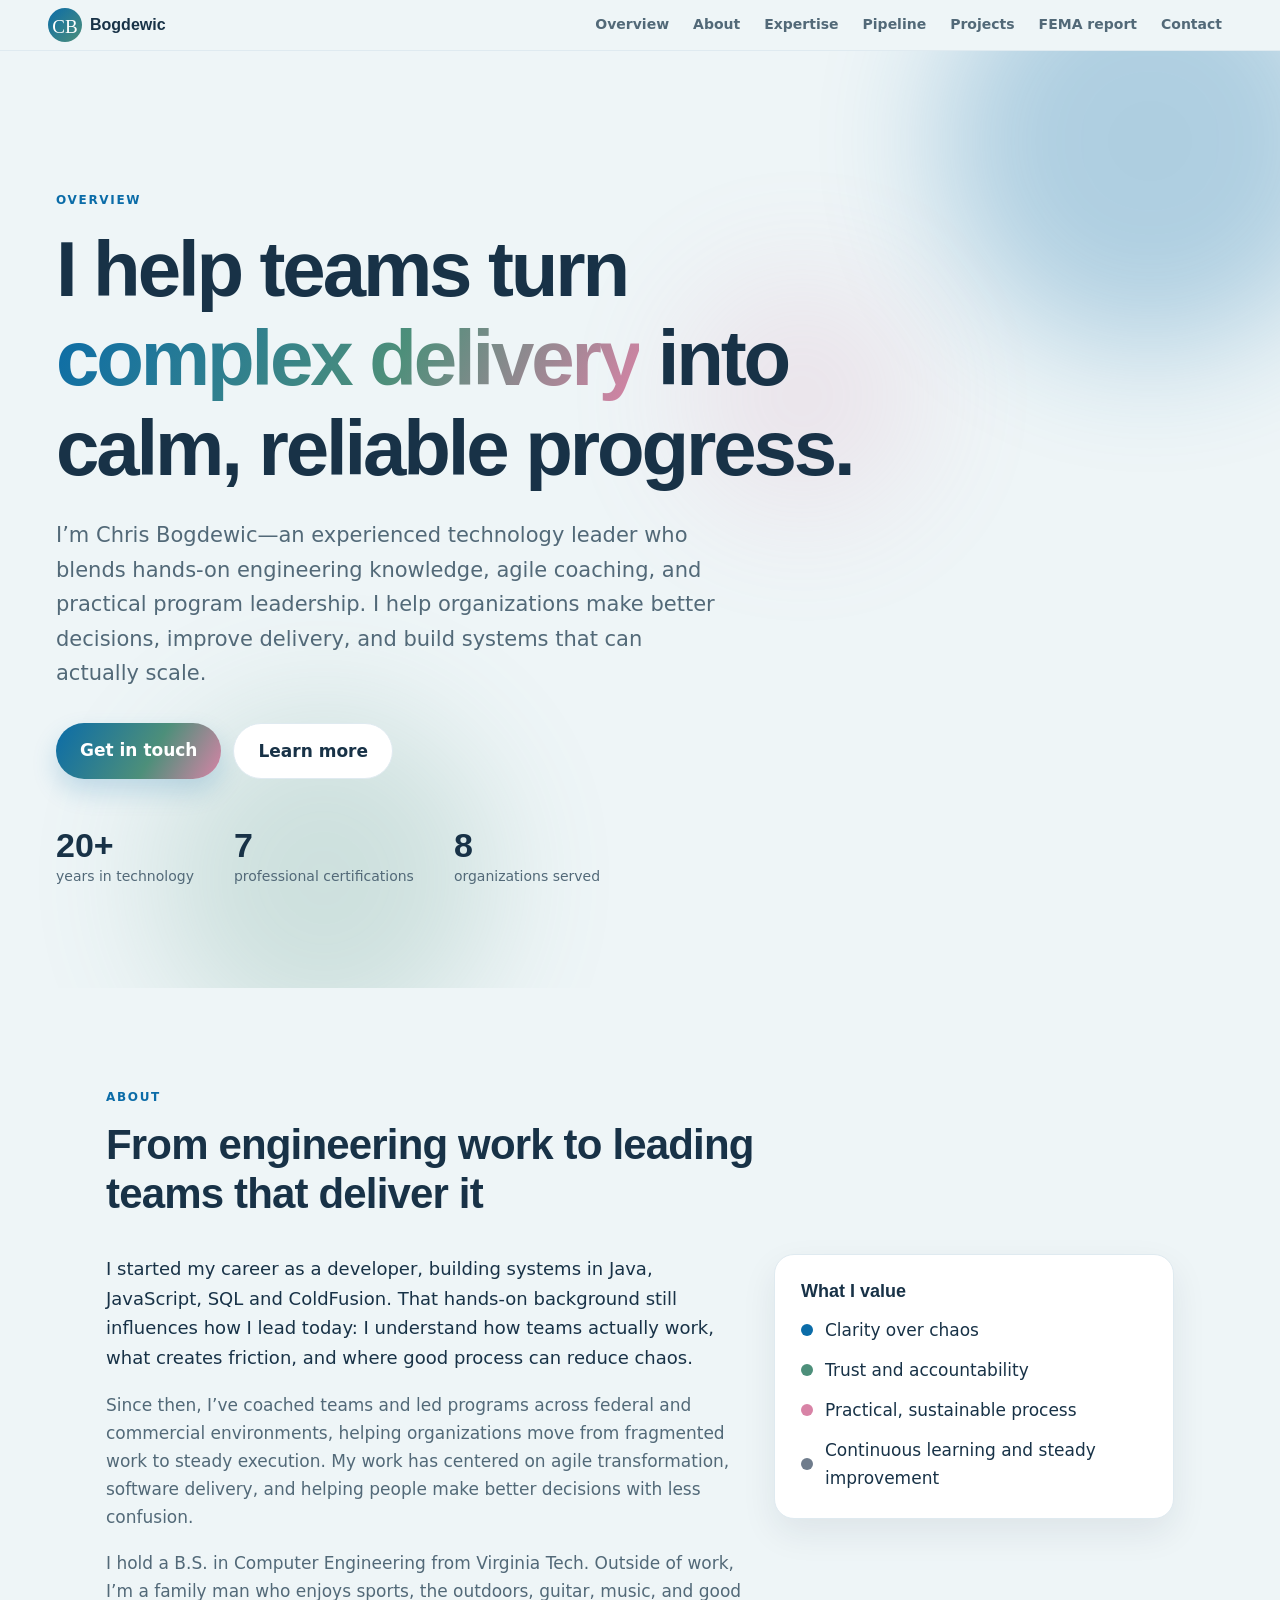
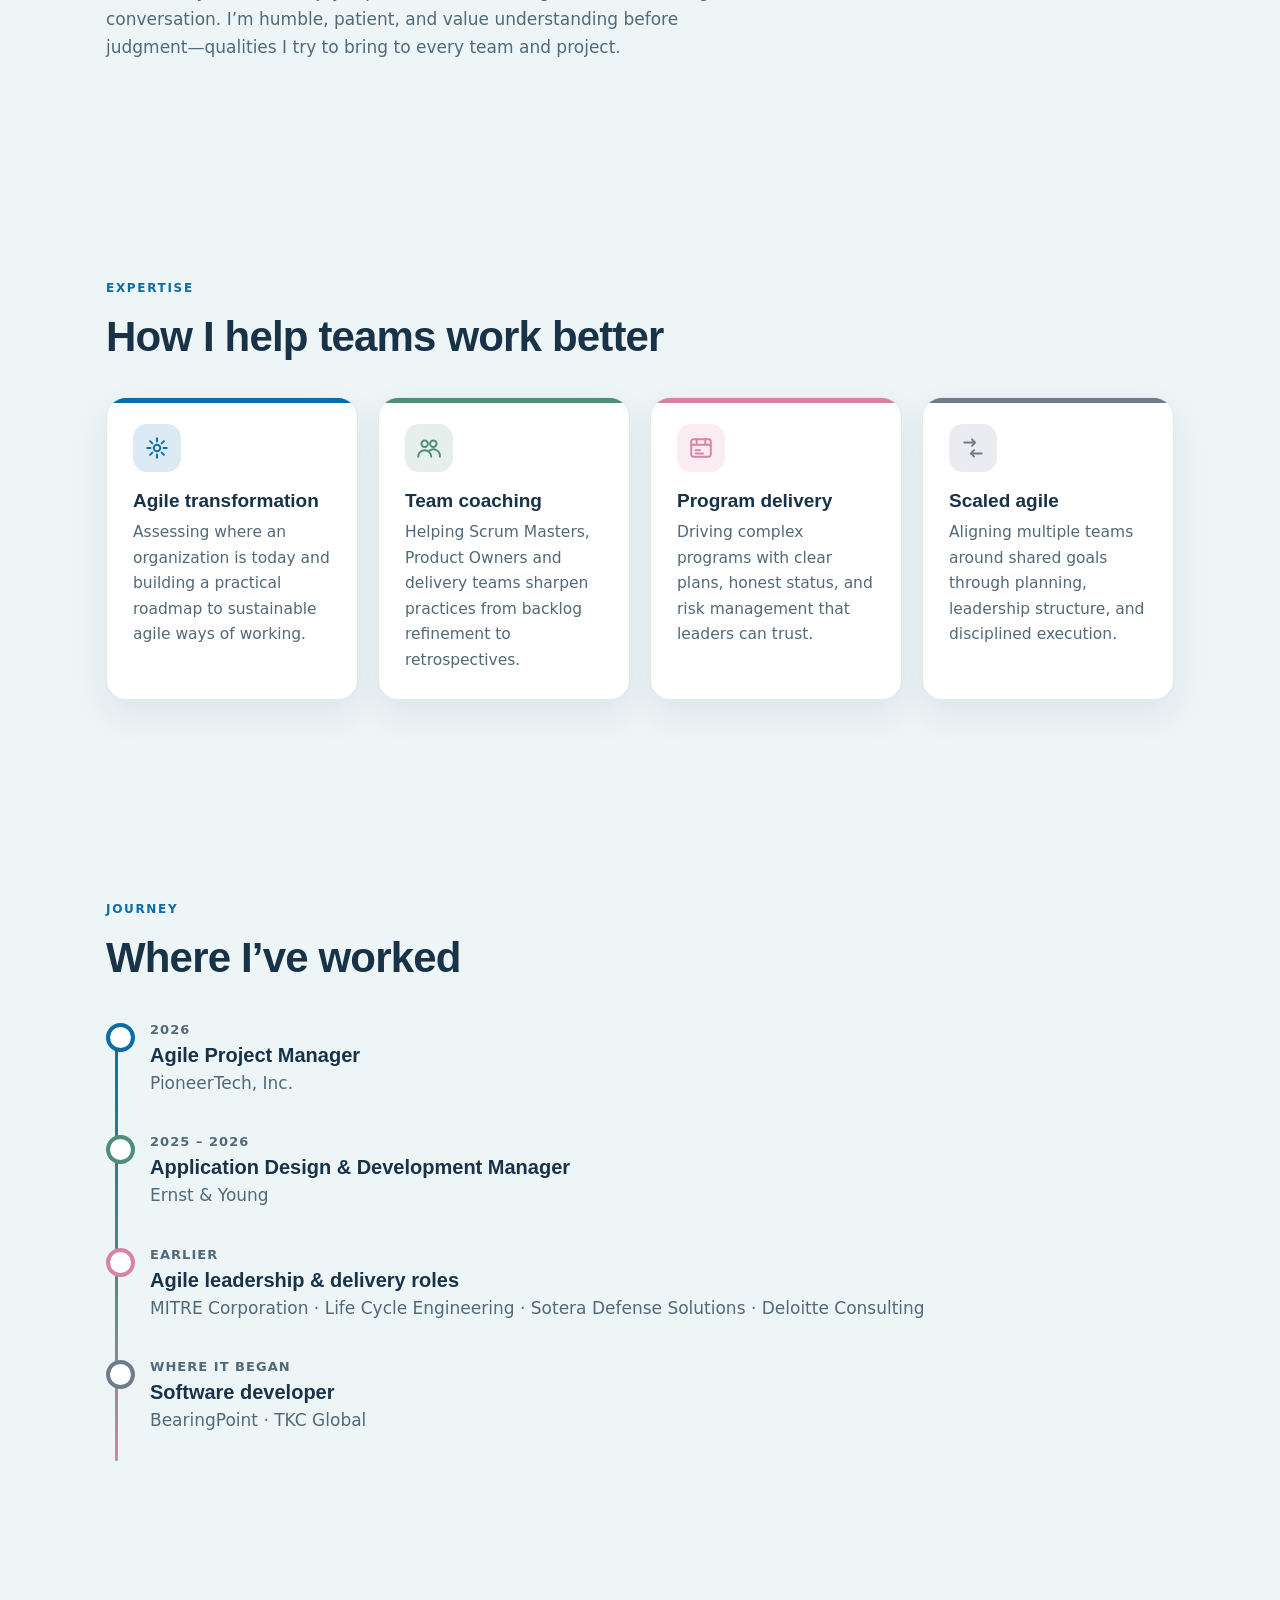
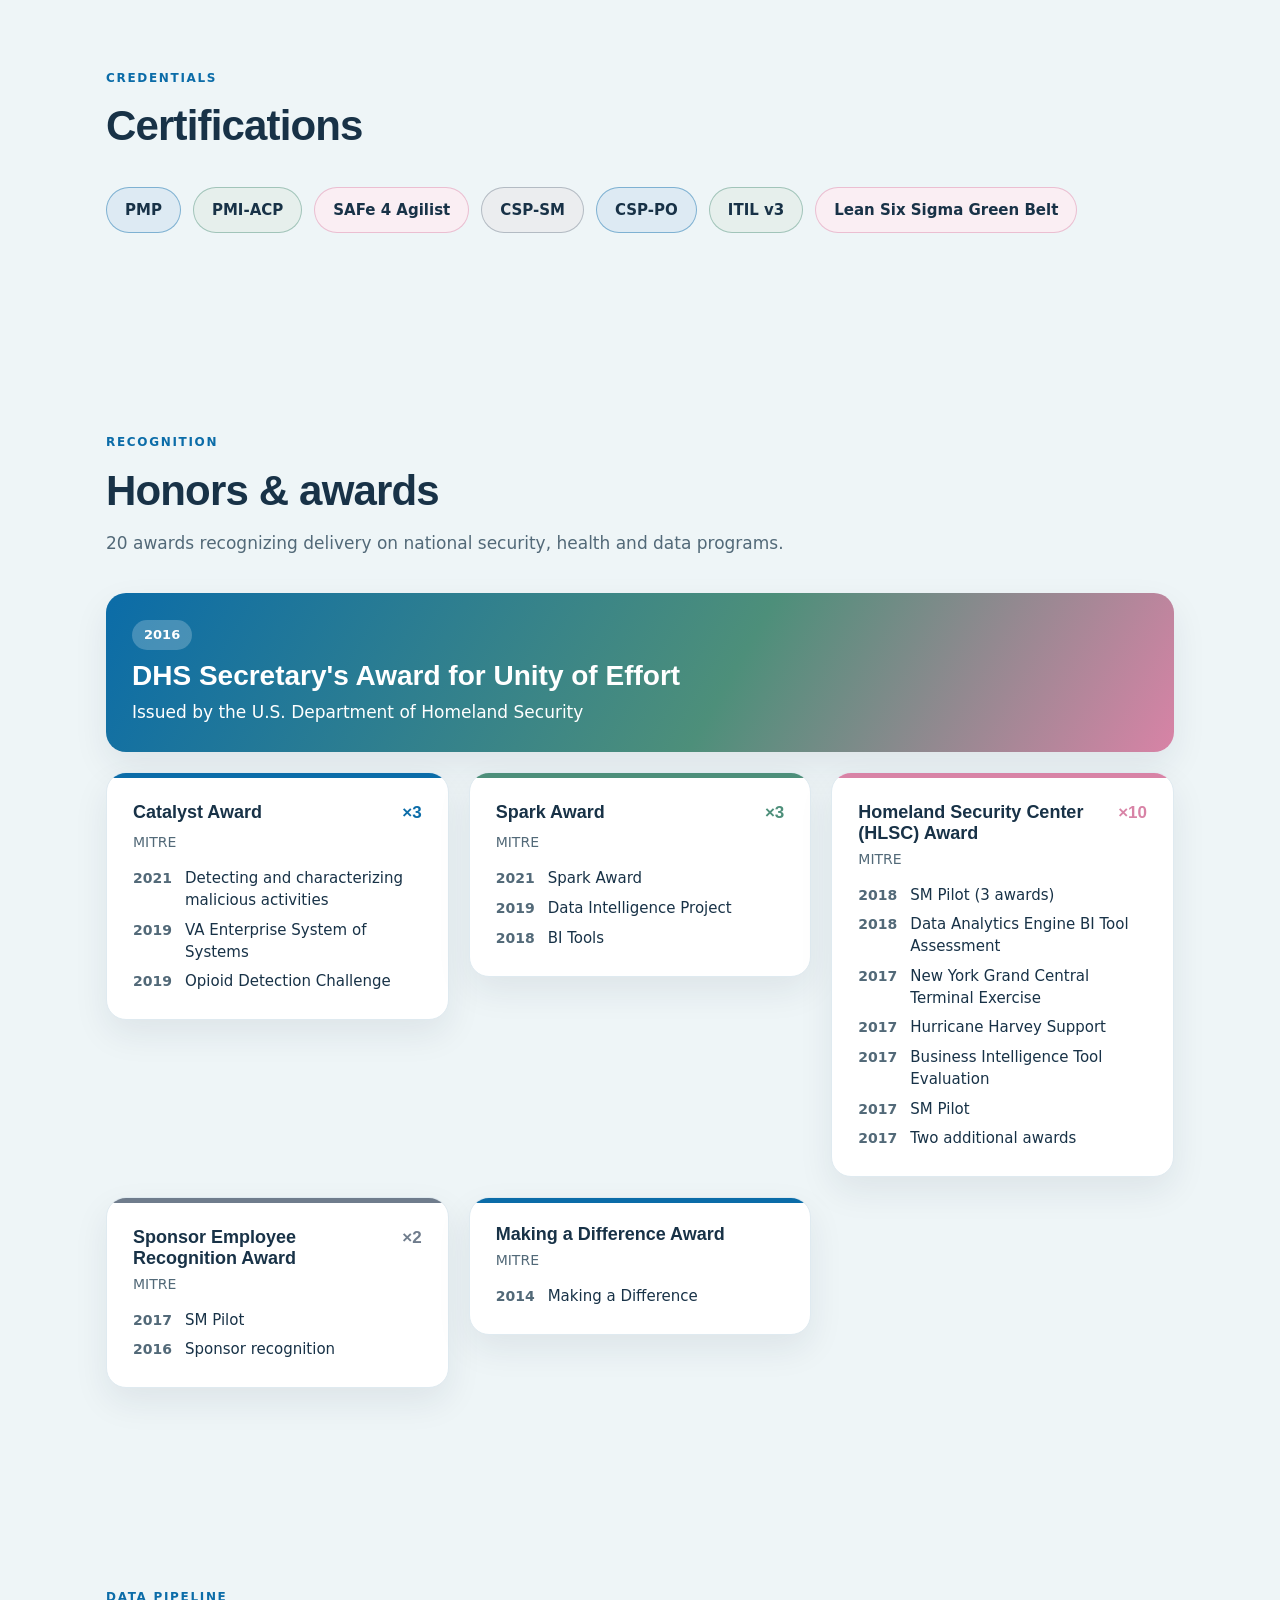
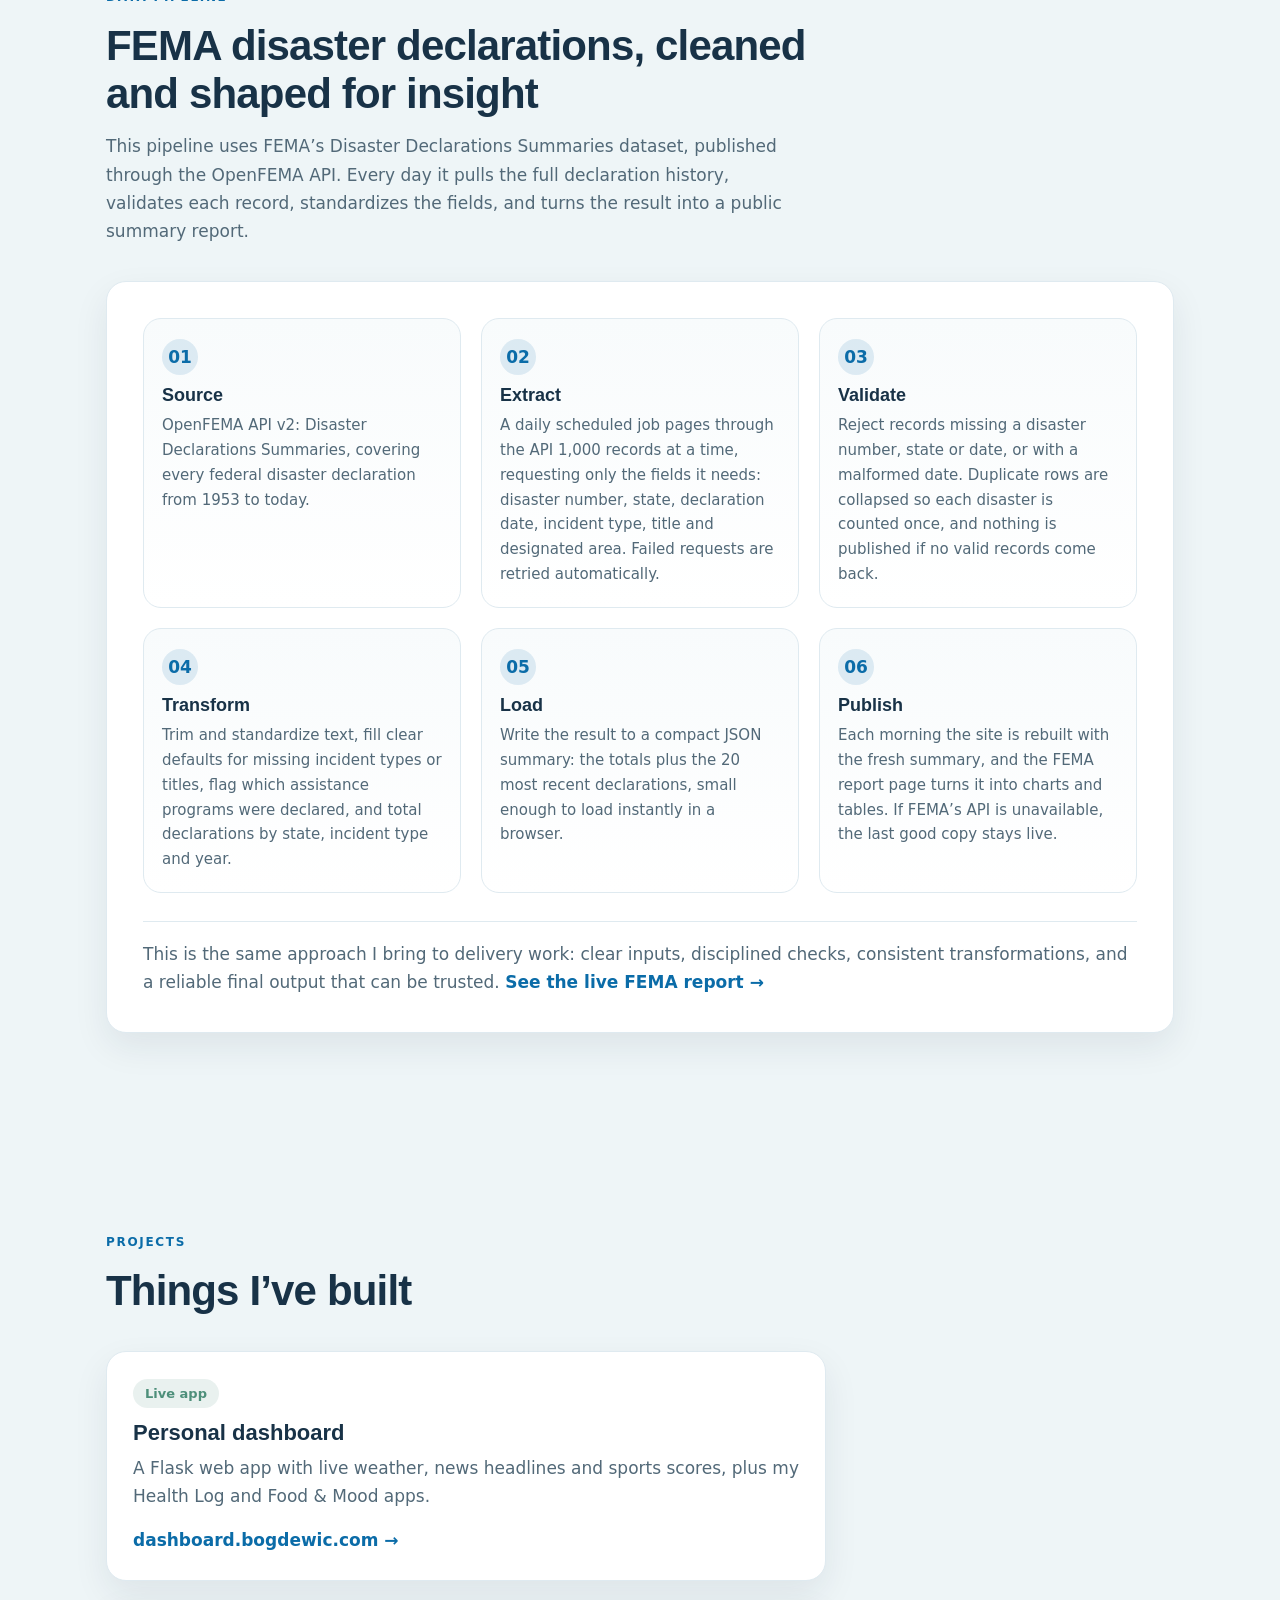
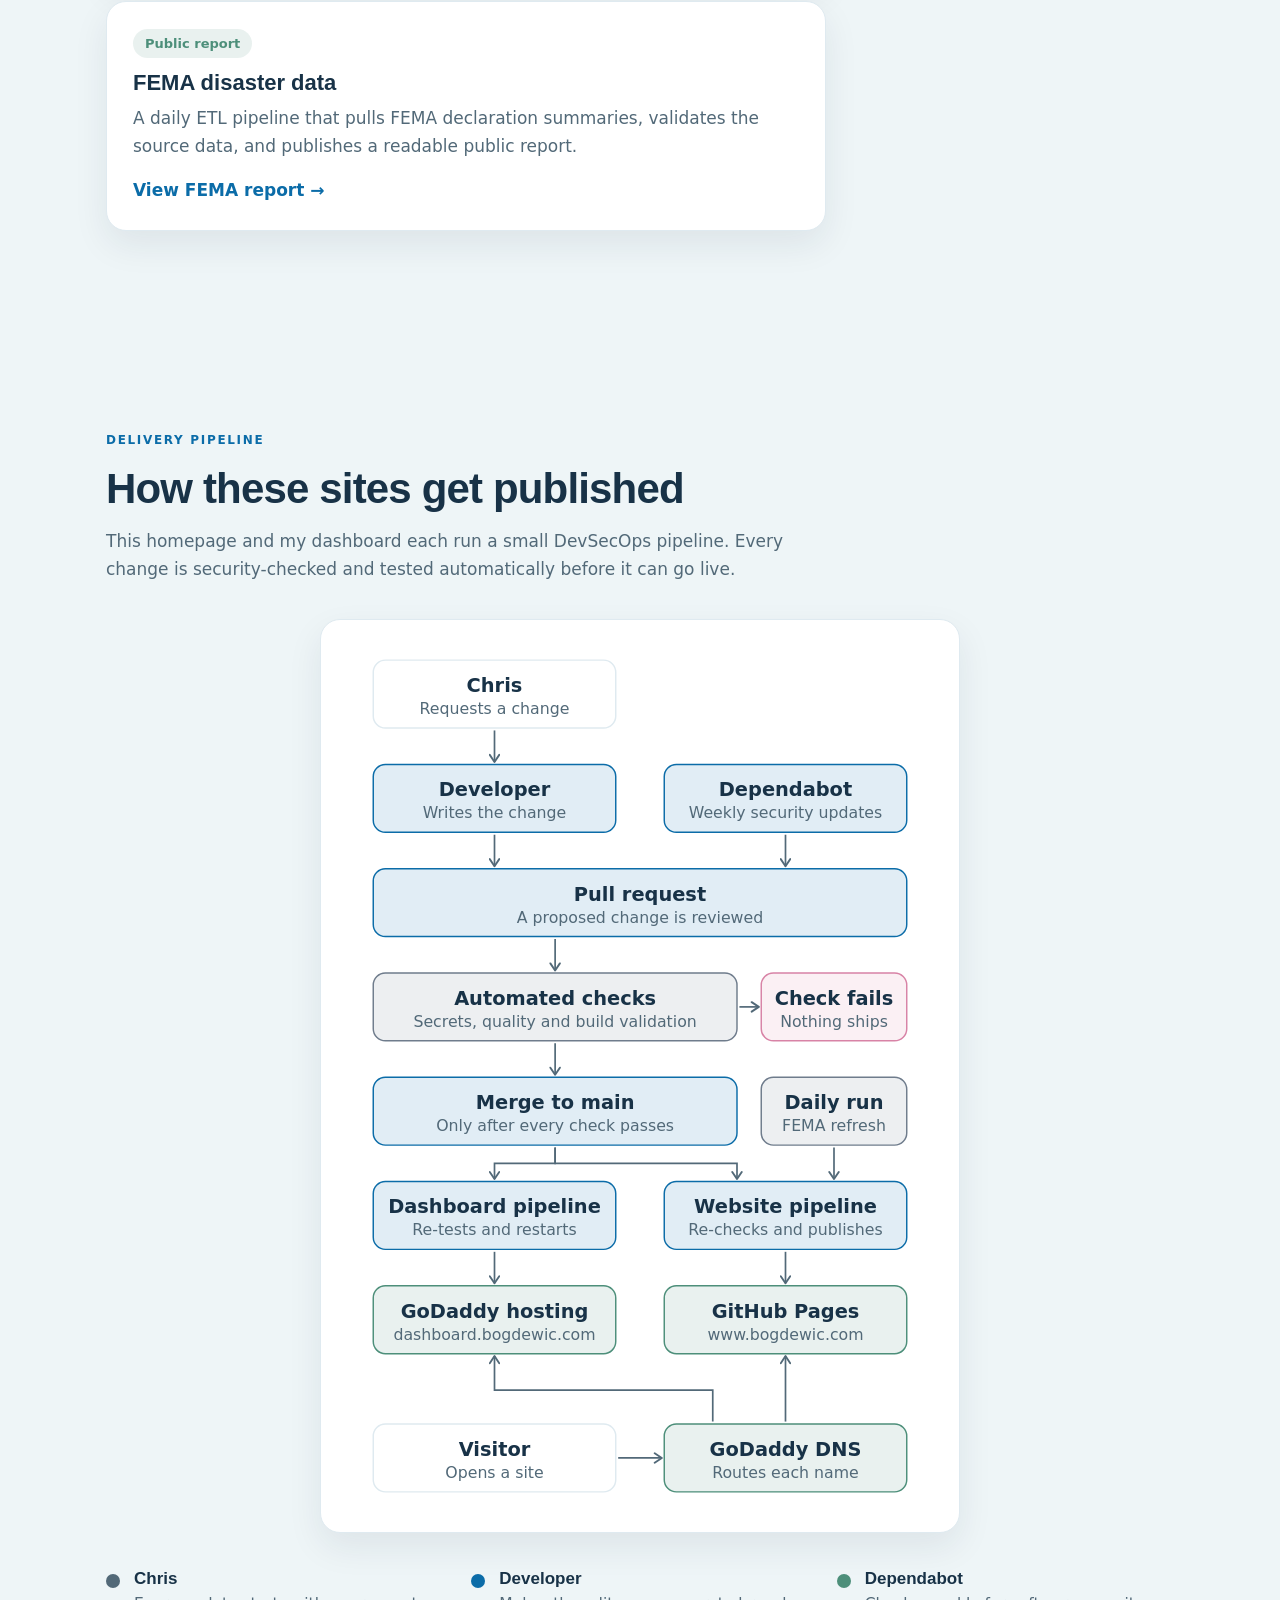
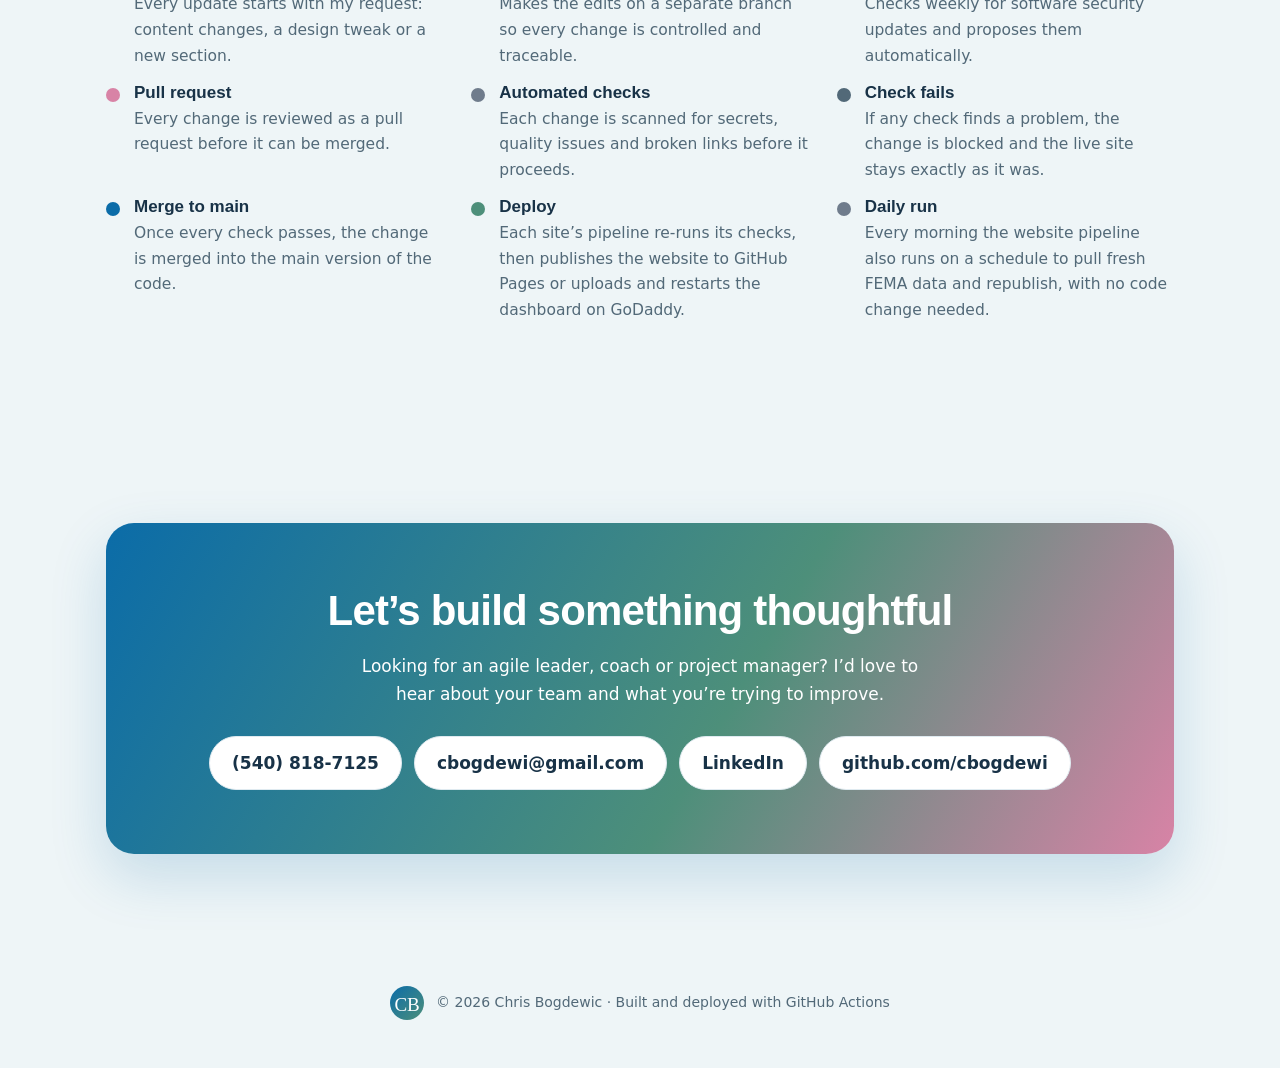
==== commit af13dec1: "Menu button nav, FEMA pipeline copy, accurate delivery flowchart - Phones: links collapse behind a m" ====
--- a/index.html
+++ b/index.html
@@ -6,13 +6,14 @@
     <title>Chris Bogdewic | Overview</title>
     <meta name="description" content="Chris Bogdewic: a thoughtful technology leader helping teams turn complex delivery into calm, reliable progress.">
     <meta name="theme-color" content="#0b6ca8">
-    <meta http-equiv="Content-Security-Policy" content="default-src 'self'; style-src 'self' https://fonts.googleapis.com; font-src https://fonts.gstatic.com; img-src 'self' data:; script-src 'none'; object-src 'none'; base-uri 'self'; form-action 'self'">
+    <meta http-equiv="Content-Security-Policy" content="default-src 'self'; style-src 'self' https://fonts.googleapis.com; font-src https://fonts.gstatic.com; img-src 'self' data:; script-src 'self'; object-src 'none'; base-uri 'self'; form-action 'self'">
     <meta name="referrer" content="strict-origin-when-cross-origin">
     <link rel="preconnect" href="https://fonts.googleapis.com">
     <link rel="preconnect" href="https://fonts.gstatic.com" crossorigin>
     <link rel="stylesheet" href="https://fonts.googleapis.com/css2?family=Alex+Brush&family=Inter:wght@400;500;600;700;800&family=Sora:wght@600;700;800&display=swap">
     <link rel="stylesheet" href="styles.css">
     <link rel="stylesheet" href="nav.css">
+    <script src="nav.js" defer></script>
   </head>
   <body>
     <a class="skip" href="#main">Skip to content</a>
@@ -22,7 +23,8 @@
         <span class="sn-mark">CB</span>
         <span class="sn-name">Bogdewic</span>
       </a>
-      <nav aria-label="Main">
+      <button class="sn-toggle" type="button" aria-expanded="false" aria-controls="site-menu" aria-label="Open menu"><span class="sn-bars"></span></button>
+      <nav id="site-menu" aria-label="Main">
         <ul class="sn-links">
           <li><a href="#overview">Overview</a></li>
           <li><a href="#about">About</a></li>
@@ -221,44 +223,44 @@
       <section class="section" id="pipeline">
         <div class="section-head">
           <p class="eyebrow">Data pipeline</p>
-          <h2>NYC 311 incident data, cleaned and shaped for insight</h2>
-          <p class="section-lede">This pipeline is based on the New York City 311 Service Requests dataset, which is refreshed daily and published through the Socrata Open Data API. The goal is simple: bring in raw service requests, validate the fields, standardize the data, and make it ready for analysis and reporting.</p>
+          <h2>FEMA disaster declarations, cleaned and shaped for insight</h2>
+          <p class="section-lede">This pipeline uses FEMA’s Disaster Declarations Summaries dataset, published through the OpenFEMA API. Every day it pulls the full declaration history, validates each record, standardizes the fields, and turns the result into a public summary report.</p>
         </div>
         <div class="pipeline-card card">
           <div class="pipeline-grid">
             <div class="pipeline-step">
               <span class="step-label">01</span>
               <h3>Source</h3>
-              <p>NYC Open Data: 311 Service Requests from 2020 to Present, refreshed daily via the Socrata API.</p>
+              <p>OpenFEMA API v2: Disaster Declarations Summaries, covering every federal disaster declaration from 1953 to today.</p>
             </div>
             <div class="pipeline-step">
               <span class="step-label">02</span>
               <h3>Extract</h3>
-              <p>Fetch records from the data source with a daily job, including core fields like unique_key, created_date, borough, agency, and complaint_type.</p>
+              <p>A daily scheduled job pages through the API 1,000 records at a time, requesting only the fields it needs: disaster number, state, declaration date, incident type, title and designated area. Failed requests are retried automatically.</p>
             </div>
             <div class="pipeline-step">
               <span class="step-label">03</span>
               <h3>Validate</h3>
-              <p>Check for missing values, malformed timestamps, duplicate keys, and inconsistent categories before loading any data.</p>
+              <p>Reject records missing a disaster number, state or date, or with a malformed date. Duplicate rows are collapsed so each disaster is counted once, and nothing is published if no valid records come back.</p>
             </div>
             <div class="pipeline-step">
               <span class="step-label">04</span>
               <h3>Transform</h3>
-              <p>Normalize dates, standardize borough names, map complaint categories, and shape the data for trend analysis and dashboarding.</p>
+              <p>Trim and standardize text, fill clear defaults for missing incident types or titles, flag which assistance programs were declared, and total declarations by state, incident type and year.</p>
             </div>
             <div class="pipeline-step">
               <span class="step-label">05</span>
               <h3>Load</h3>
-              <p>Write the cleaned result to a structured table or data warehouse for reporting, summary metrics, and exploration.</p>
+              <p>Write the result to a compact JSON summary: the totals plus the 20 most recent declarations, small enough to load instantly in a browser.</p>
             </div>
             <div class="pipeline-step">
               <span class="step-label">06</span>
               <h3>Publish</h3>
-              <p>Surface the final data through a dashboard, alerting, or a public summary page that makes the pattern easy to understand.</p>
+              <p>Each morning the site is rebuilt with the fresh summary, and the FEMA report page turns it into charts and tables. If FEMA’s API is unavailable, the last good copy stays live.</p>
             </div>
           </div>
           <div class="pipeline-summary">
-            <p>This is the same approach I bring to delivery work: clear inputs, disciplined checks, consistent transformations, and a reliable final output that can be trusted.</p>
+            <p>This is the same approach I bring to delivery work: clear inputs, disciplined checks, consistent transformations, and a reliable final output that can be trusted. <a class="inline-link" href="fema-disasters.html">See the live FEMA report →</a></p>
           </div>
         </div>
       </section>
@@ -293,7 +295,7 @@
         <div class="flow-wrap card">
           <svg class="flow" viewBox="0 0 480 706" role="img" aria-labelledby="flow-title flow-desc">
             <title id="flow-title">How a change reaches www.bogdewic.com and dashboard.bogdewic.com</title>
-            <desc id="flow-desc">A change I request, made by Claude, or a security update from Dependabot, becomes a pull request. Automated checks run on it; if any fail, nothing merges. Once the change is approved the websites are published.</desc>
+            <desc id="flow-desc">A change I request, made by a developer, or a security update from Dependabot, becomes a pull request. Automated checks run on it; if any fail, nothing merges. Once merged, each site’s pipeline re-checks and publishes it. A daily scheduled run also refreshes the FEMA data and republishes the website.</desc>
             <defs>
               <marker id="arrowhead" viewBox="0 0 10 10" refX="8" refY="5" markerWidth="7" markerHeight="7" orient="auto-start-reverse">
                 <path d="M2 1L8 5L2 9" fill="none" stroke="context-stroke" stroke-width="1.6" stroke-linecap="round" stroke-linejoin="round"/>
@@ -301,7 +303,7 @@
             </defs>
             <g class="fn fn-person"><rect x="20" y="10" width="200" height="56" rx="10"/><text x="120" y="31" class="fn-t">Chris</text><text x="120" y="50" class="fn-s">Requests a change</text></g>
             <line x1="120" y1="68" x2="120" y2="94" class="fa"/>
-            <g class="fn fn-build"><rect x="20" y="96" width="200" height="56" rx="10"/><text x="120" y="117" class="fn-t">Claude</text><text x="120" y="136" class="fn-s">Writes the change</text></g>
+            <g class="fn fn-build"><rect x="20" y="96" width="200" height="56" rx="10"/><text x="120" y="117" class="fn-t">Developer</text><text x="120" y="136" class="fn-s">Writes the change</text></g>
             <g class="fn fn-build"><rect x="260" y="96" width="200" height="56" rx="10"/><text x="360" y="117" class="fn-t">Dependabot</text><text x="360" y="136" class="fn-s">Weekly security updates</text></g>
             <line x1="120" y1="154" x2="120" y2="180" class="fa"/>
             <line x1="360" y1="154" x2="360" y2="180" class="fa"/>
@@ -312,14 +314,16 @@
             <g class="fn fn-fail"><rect x="340" y="268" width="120" height="56" rx="10"/><text x="400" y="289" class="fn-t">Check fails</text><text x="400" y="308" class="fn-s">Nothing ships</text></g>
             <line x1="170" y1="326" x2="170" y2="352" class="fa"/>
             <g class="fn fn-build"><rect x="20" y="354" width="300" height="56" rx="10"/><text x="170" y="375" class="fn-t">Merge to main</text><text x="170" y="394" class="fn-s">Only after every check passes</text></g>
+            <g class="fn fn-check"><rect x="340" y="354" width="120" height="56" rx="10"/><text x="400" y="375" class="fn-t">Daily run</text><text x="400" y="394" class="fn-s">FEMA refresh</text></g>
             <path d="M170 412 V425 H120 V438" fill="none" class="fa"/>
-            <path d="M170 412 V425 H360 V438" fill="none" class="fa"/>
-            <g class="fn fn-build"><rect x="20" y="440" width="200" height="56" rx="10"/><text x="120" y="461" class="fn-t">Website pipeline</text><text x="120" y="480" class="fn-s">Re-checks and publishes</text></g>
-            <g class="fn fn-build"><rect x="260" y="440" width="200" height="56" rx="10"/><text x="360" y="461" class="fn-t">Dashboard pipeline</text><text x="360" y="480" class="fn-s">Re-tests and restarts</text></g>
+            <path d="M170 412 V425 H320 V438" fill="none" class="fa"/>
+            <line x1="400" y1="412" x2="400" y2="438" class="fa"/>
+            <g class="fn fn-build"><rect x="20" y="440" width="200" height="56" rx="10"/><text x="120" y="461" class="fn-t">Dashboard pipeline</text><text x="120" y="480" class="fn-s">Re-tests and restarts</text></g>
+            <g class="fn fn-build"><rect x="260" y="440" width="200" height="56" rx="10"/><text x="360" y="461" class="fn-t">Website pipeline</text><text x="360" y="480" class="fn-s">Re-checks and publishes</text></g>
             <line x1="120" y1="498" x2="120" y2="524" class="fa"/>
             <line x1="360" y1="498" x2="360" y2="524" class="fa"/>
-            <g class="fn fn-host"><rect x="20" y="526" width="200" height="56" rx="10"/><text x="120" y="547" class="fn-t">GitHub Pages</text><text x="120" y="566" class="fn-s">www.bogdewic.com</text></g>
-            <g class="fn fn-host"><rect x="260" y="526" width="200" height="56" rx="10"/><text x="360" y="547" class="fn-t">GoDaddy hosting</text><text x="360" y="566" class="fn-s">dashboard.bogdewic.com</text></g>
+            <g class="fn fn-host"><rect x="20" y="526" width="200" height="56" rx="10"/><text x="120" y="547" class="fn-t">GoDaddy hosting</text><text x="120" y="566" class="fn-s">dashboard.bogdewic.com</text></g>
+            <g class="fn fn-host"><rect x="260" y="526" width="200" height="56" rx="10"/><text x="360" y="547" class="fn-t">GitHub Pages</text><text x="360" y="566" class="fn-s">www.bogdewic.com</text></g>
             <g class="fn fn-person"><rect x="20" y="640" width="200" height="56" rx="10"/><text x="120" y="661" class="fn-t">Visitor</text><text x="120" y="680" class="fn-s">Opens a site</text></g>
             <line x1="222" y1="668" x2="258" y2="668" class="fa"/>
             <g class="fn fn-host"><rect x="260" y="640" width="200" height="56" rx="10"/><text x="360" y="661" class="fn-t">GoDaddy DNS</text><text x="360" y="680" class="fn-s">Routes each name</text></g>
@@ -329,13 +333,14 @@
         </div>
         <ol class="flow-steps">
           <li><span class="step-dot dot-gray"></span><div><h3>Chris</h3><p>Every update starts with my request: content changes, a design tweak or a new section.</p></div></li>
-          <li><span class="step-dot dot-blue"></span><div><h3>Claude</h3><p>My AI assistant makes the edits on a separate branch to keep the change controlled.</p></div></li>
+          <li><span class="step-dot dot-blue"></span><div><h3>Developer</h3><p>Makes the edits on a separate branch so every change is controlled and traceable.</p></div></li>
           <li><span class="step-dot dot-green"></span><div><h3>Dependabot</h3><p>Checks weekly for software security updates and proposes them automatically.</p></div></li>
           <li><span class="step-dot dot-pink"></span><div><h3>Pull request</h3><p>Every change is reviewed as a pull request before it can be merged.</p></div></li>
           <li><span class="step-dot dot-slate"></span><div><h3>Automated checks</h3><p>Each change is scanned for secrets, quality issues and broken links before it proceeds.</p></div></li>
           <li><span class="step-dot dot-gray"></span><div><h3>Check fails</h3><p>If any check finds a problem, the change is blocked and the live site stays exactly as it was.</p></div></li>
           <li><span class="step-dot dot-blue"></span><div><h3>Merge to main</h3><p>Once every check passes, the change is merged into the main version of the code.</p></div></li>
-          <li><span class="step-dot dot-green"></span><div><h3>Deploy</h3><p>The site is published and the dashboard is refreshed using the same controlled process.</p></div></li>
+          <li><span class="step-dot dot-green"></span><div><h3>Deploy</h3><p>Each site’s pipeline re-runs its checks, then publishes the website to GitHub Pages or uploads and restarts the dashboard on GoDaddy.</p></div></li>
+          <li><span class="step-dot dot-slate"></span><div><h3>Daily run</h3><p>Every morning the website pipeline also runs on a schedule to pull fresh FEMA data and republish, with no code change needed.</p></div></li>
         </ol>
       </section>
 
--- a/styles.css
+++ b/styles.css
@@ -1 +1 @@
-:root{--bg:#eef5f7;--surface:#fff;--ink:#183247;--muted:#526978;--line:#dfeaf0;--blue:#0b6ca8;--green:#4d8f7a;--pink:#d883a6;--slate:#6f7c8c;--shadow:0 14px 35px rgba(21,42,58,.08);--radius:20px;--grad:linear-gradient(120deg,var(--blue),var(--green) 58%,var(--pink))}*{box-sizing:border-box}html{scroll-behavior:smooth;scroll-padding-top:64px}body{margin:0;background:var(--bg);color:var(--ink);font:400 17px/1.65 Inter,system-ui,-apple-system,sans-serif;-webkit-font-smoothing:antialiased}h1,h2,h3{font-family:Sora,Inter,sans-serif;line-height:1.15;margin:0}a{color:inherit}.skip{position:absolute;left:-999px;top:8px;background:var(--ink);color:#fff;padding:8px 14px;border-radius:8px}.skip:focus{left:8px;z-index:100}.brand{display:flex;align-items:center;gap:10px;text-decoration:none}.brand-name{font-family:Sora,sans-serif;font-weight:700}.monogram{display:inline-grid;place-items:center;width:42px;height:42px;border-radius:50%;background:linear-gradient(135deg,var(--blue),var(--green));color:white;font:400 24px/1 'Alex Brush',cursive;padding-top:4px}.monogram.small{width:34px;height:34px;font-size:19px}.hero{position:relative;overflow:hidden;padding:clamp(64px,12vw,140px) clamp(16px,5vw,56px) clamp(60px,9vw,100px)}.blob{position:absolute;border-radius:50%;filter:blur(64px);opacity:.28;z-index:0}.blob-a{width:420px;height:420px;background:var(--blue);top:-120px;right:-80px}.blob-b{width:340px;height:340px;background:var(--green);bottom:-60px;left:12%;opacity:.2}.blob-c{width:240px;height:240px;background:var(--pink);top:24%;right:28%;opacity:.15}.hero-inner{position:relative;z-index:1;max-width:860px}.eyebrow{margin:0 0 14px;font-size:12px;font-weight:700;letter-spacing:.14em;text-transform:uppercase;color:var(--blue)}.hero h1{font-size:clamp(40px,7.5vw,78px);font-weight:800;letter-spacing:-.04em}.grad{background:var(--grad);-webkit-background-clip:text;background-clip:text;color:transparent}.lede{font-size:clamp(18px,2.2vw,21px);color:var(--muted);max-width:660px;margin:24px 0 0}.cta-row{display:flex;flex-wrap:wrap;gap:12px;margin-top:32px}.btn{display:inline-block;padding:13px 24px;border-radius:999px;font-weight:700;text-decoration:none;transition:transform .15s,box-shadow .15s}.btn:hover{transform:translateY(-2px)}.btn-primary{background:var(--grad);color:#fff;box-shadow:0 12px 26px rgba(11,108,168,.2)}.btn-ghost{border:1.5px solid var(--line);background:#fff;color:var(--ink)}.stats{display:flex;flex-wrap:wrap;gap:14px 40px;list-style:none;padding:0;margin:48px 0 0}.stats li{display:flex;flex-direction:column}.stats strong{font-family:Sora,sans-serif;font-size:34px;line-height:1.1}.stats span{color:var(--muted);font-size:14px}.section{padding:clamp(56px,9vw,100px) clamp(16px,5vw,56px);max-width:1180px;margin:0 auto}.section-head{margin-bottom:36px}.section h2{font-size:clamp(28px,4.2vw,42px);letter-spacing:-.02em;max-width:720px}.about-grid{display:grid;gap:28px;grid-template-columns:1.6fr 1fr;align-items:start}.about-text p{margin:0 0 18px;color:var(--muted)}.about-text p:first-child{color:var(--ink);font-size:18px}.card{background:var(--surface);border:1px solid var(--line);border-radius:var(--radius);padding:26px;box-shadow:var(--shadow)}.values h3{font-size:18px;margin-bottom:14px}.values ul{list-style:none;margin:0;padding:0;display:grid;gap:12px}.values li{display:flex;align-items:center;gap:12px}.dot{width:12px;height:12px;border-radius:50%;flex:none}.dot-blue{background:var(--blue)}.dot-green{background:var(--green)}.dot-pink{background:var(--pink)}.dot-slate{background:var(--slate)}.dot-gray{background:var(--muted)}.cards{display:grid;gap:20px;grid-template-columns:repeat(auto-fit,minmax(240px,1fr))}.feature{position:relative;overflow:hidden;transition:transform .2s}.feature:hover{transform:translateY(-4px)}.feature:before{content:"";position:absolute;inset:0 0 auto;height:5px;background:var(--accent)}.feature h3{font-size:19px;margin:18px 0 8px}.feature p{margin:0;color:var(--muted);font-size:15.5px}.icon{width:48px;height:48px;border-radius:14px;display:grid;place-items:center;background:color-mix(in srgb,var(--accent) 14%,transparent);color:var(--accent)}.icon svg{width:26px;height:26px;fill:none;stroke:currentColor;stroke-width:1.8;stroke-linecap:round;stroke-linejoin:round}.accent-blue{--accent:var(--blue)}.accent-green{--accent:var(--green)}.accent-pink{--accent:var(--pink)}.accent-slate{--accent:var(--slate)}.timeline{list-style:none;margin:0;padding:0;position:relative}.timeline:before{content:"";position:absolute;left:9px;top:8px;bottom:8px;width:3px;border-radius:3px;background:var(--grad)}.timeline li{position:relative;padding:0 0 34px 44px;display:grid;gap:4px}.timeline li:before{content:"";position:absolute;left:0;top:4px;width:21px;height:21px;border-radius:50%;background:var(--surface);border:4px solid var(--blue)}.timeline li:nth-child(2):before{border-color:var(--green)}.timeline li:nth-child(3):before{border-color:var(--pink)}.timeline li:nth-child(4):before{border-color:var(--slate)}.when{font-size:13px;font-weight:700;letter-spacing:.08em;text-transform:uppercase;color:var(--muted)}.timeline h3{font-size:20px}.timeline p{margin:2px 0 0;color:var(--muted)}.chips{display:flex;flex-wrap:wrap;gap:12px;list-style:none;margin:0;padding:0}.chip{padding:10px 18px;border-radius:999px;font-weight:700;font-size:15px;background:color-mix(in srgb,var(--c) 14%,var(--surface));border:1.5px solid color-mix(in srgb,var(--c) 45%,transparent)}.chip-blue{--c:var(--blue)}.chip-green{--c:var(--green)}.chip-pink{--c:var(--pink)}.chip-slate{--c:var(--slate)}.award-feature{background:var(--grad);color:#fff;border:0;margin-bottom:20px}.award-feature h3{font-size:clamp(22px,3.4vw,28px);margin:10px 0 6px}.award-feature p{margin:0}.award-year{display:inline-block;padding:4px 12px;border-radius:999px;background:rgba(255,255,255,.22);font-size:13px;font-weight:700}.award-grid{display:grid;gap:20px;grid-template-columns:repeat(auto-fit,minmax(280px,1fr));align-items:start}.award{position:relative;overflow:hidden}.award:before{content:"";position:absolute;inset:0 0 auto;height:5px;background:var(--accent)}.award-head{display:flex;justify-content:space-between;align-items:baseline;gap:12px}.award-head h3{font-size:18px}.award-count{font-family:Sora,sans-serif;font-weight:700;color:var(--accent);flex:none}.award-issuer{margin:4px 0 14px;color:var(--muted);font-size:14px}.award-list{list-style:none;margin:0;padding:0;display:grid;gap:8px}.award-list li{display:flex;gap:12px;font-size:15px;line-height:1.45}.award-list span{flex:none;width:40px;font-weight:700;color:var(--muted);font-size:14px}.project-stack{display:flex;flex-direction:column;gap:20px;max-width:720px}.project{display:block;text-decoration:none;transition:transform .2s}.project:hover{transform:translateY(-4px)}.project h3{font-size:22px;margin:12px 0 8px}.project p{margin:0;color:var(--muted)}.project-tag{display:inline-block;padding:4px 12px;border-radius:999px;font-size:13px;font-weight:700;background:rgba(77,143,122,.12);color:var(--green)}.project-link{display:inline-block;margin-top:16px;font-weight:700;color:var(--blue)}.section-lede{color:var(--muted);max-width:700px;margin:14px 0 0}.pipeline-card{padding:clamp(22px,4vw,36px)}.pipeline-grid{display:grid;grid-template-columns:repeat(auto-fit,minmax(180px,1fr));gap:20px;margin:0 0 28px}.pipeline-step{background:linear-gradient(180deg,#f8fbfc,#fff);border:1px solid var(--line);border-radius:18px;padding:20px 18px}.step-label{display:inline-flex;align-items:center;justify-content:center;width:36px;height:36px;border-radius:50%;background:rgba(11,108,168,.12);color:var(--blue);font-weight:700;margin-bottom:10px}.pipeline-step h3{font-size:18px;margin:0 0 8px}.pipeline-step p{margin:0;color:var(--muted);font-size:15px}.pipeline-summary{padding-top:18px;border-top:1px solid var(--line)}.pipeline-summary p{margin:0;color:var(--muted)}.flow-wrap{padding:clamp(14px,3vw,28px);max-width:640px;margin:0 auto 36px}.flow{display:block;width:100%;height:auto}.fn rect{stroke-width:1.2}.fn text{text-anchor:middle;dominant-baseline:central;font-family:Inter,system-ui,sans-serif}.fn-t{font-size:16px;font-weight:700}.fn-s{font-size:13px}.fn-person rect{fill:var(--surface);stroke:var(--line)}.fn-person .fn-t{fill:var(--ink)}.fn-person .fn-s{fill:var(--muted)}.fn-build rect{fill:rgba(11,108,168,.12);stroke:var(--blue)}.fn-host rect{fill:rgba(77,143,122,.12);stroke:var(--green)}.fn-fail rect{fill:rgba(216,131,166,.12);stroke:var(--pink)}.fn-check rect{fill:rgba(111,124,140,.12);stroke:var(--slate)}.fn-build text,.fn-host text,.fn-fail text,.fn-check text{fill:var(--ink)}.fn-build .fn-s,.fn-host .fn-s,.fn-fail .fn-s,.fn-check .fn-s{fill:var(--muted)}.fa{stroke:var(--muted);stroke-width:1.4;marker-end:url(#arrowhead)}.flow-steps{list-style:none;margin:0;padding:0;display:grid;gap:14px 28px;grid-template-columns:repeat(auto-fit,minmax(260px,1fr))}.flow-steps li{display:flex;gap:14px;align-items:flex-start}.flow-steps h3{font-size:17px;margin:0 0 4px}.flow-steps p{margin:0;color:var(--muted);font-size:15.5px}.step-dot{width:14px;height:14px;border-radius:50%;flex:none;margin-top:5px}.contact-list{list-style:none;margin:28px 0 0;padding:0;display:flex;flex-wrap:wrap;justify-content:center;gap:12px}.contact-list a{display:inline-block;padding:12px 22px;border-radius:999px;background:#fff;color:var(--ink);font-weight:700;text-decoration:none;border:1px solid var(--line)}.contact-card{background:var(--grad);color:#fff;border-radius:28px;padding:clamp(36px,6vw,64px);text-align:center;box-shadow:0 22px 56px rgba(11,108,168,.18)}.contact-card h2{margin:0 auto}.contact-card p{max-width:560px;margin:16px auto 0}.contact-card .cta-row{justify-content:center}.footer{display:flex;align-items:center;justify-content:center;gap:12px;flex-wrap:wrap;padding:32px 16px 48px;color:var(--muted);font-size:14px;text-align:center}.footer p{margin:0}@media(max-width:760px){.about-grid{grid-template-columns:1fr}.pipeline-grid{grid-template-columns:1fr 1fr}}@media(max-width:420px){.pipeline-grid{grid-template-columns:1fr}.stats{gap:18px 28px}}@media(prefers-reduced-motion:reduce){html{scroll-behavior:auto}.btn,.feature,.project{transition:none}}
+:root{--bg:#eef5f7;--surface:#fff;--ink:#183247;--muted:#526978;--line:#dfeaf0;--blue:#0b6ca8;--green:#4d8f7a;--pink:#d883a6;--slate:#6f7c8c;--shadow:0 14px 35px rgba(21,42,58,.08);--radius:20px;--grad:linear-gradient(120deg,var(--blue),var(--green) 58%,var(--pink))}*{box-sizing:border-box}html{scroll-behavior:smooth;scroll-padding-top:64px}body{margin:0;background:var(--bg);color:var(--ink);font:400 17px/1.65 Inter,system-ui,-apple-system,sans-serif;-webkit-font-smoothing:antialiased}h1,h2,h3{font-family:Sora,Inter,sans-serif;line-height:1.15;margin:0}a{color:inherit}.skip{position:absolute;left:-999px;top:8px;background:var(--ink);color:#fff;padding:8px 14px;border-radius:8px}.skip:focus{left:8px;z-index:100}.brand{display:flex;align-items:center;gap:10px;text-decoration:none}.brand-name{font-family:Sora,sans-serif;font-weight:700}.monogram{display:inline-grid;place-items:center;width:42px;height:42px;border-radius:50%;background:linear-gradient(135deg,var(--blue),var(--green));color:white;font:400 24px/1 'Alex Brush',cursive;padding-top:4px}.monogram.small{width:34px;height:34px;font-size:19px}.hero{position:relative;overflow:hidden;padding:clamp(64px,12vw,140px) clamp(16px,5vw,56px) clamp(60px,9vw,100px)}.blob{position:absolute;border-radius:50%;filter:blur(64px);opacity:.28;z-index:0}.blob-a{width:420px;height:420px;background:var(--blue);top:-120px;right:-80px}.blob-b{width:340px;height:340px;background:var(--green);bottom:-60px;left:12%;opacity:.2}.blob-c{width:240px;height:240px;background:var(--pink);top:24%;right:28%;opacity:.15}.hero-inner{position:relative;z-index:1;max-width:860px}.eyebrow{margin:0 0 14px;font-size:12px;font-weight:700;letter-spacing:.14em;text-transform:uppercase;color:var(--blue)}.hero h1{font-size:clamp(40px,7.5vw,78px);font-weight:800;letter-spacing:-.04em}.grad{background:var(--grad);-webkit-background-clip:text;background-clip:text;color:transparent}.lede{font-size:clamp(18px,2.2vw,21px);color:var(--muted);max-width:660px;margin:24px 0 0}.cta-row{display:flex;flex-wrap:wrap;gap:12px;margin-top:32px}.btn{display:inline-block;padding:13px 24px;border-radius:999px;font-weight:700;text-decoration:none;transition:transform .15s,box-shadow .15s}.btn:hover{transform:translateY(-2px)}.btn-primary{background:var(--grad);color:#fff;box-shadow:0 12px 26px rgba(11,108,168,.2)}.btn-ghost{border:1.5px solid var(--line);background:#fff;color:var(--ink)}.stats{display:flex;flex-wrap:wrap;gap:14px 40px;list-style:none;padding:0;margin:48px 0 0}.stats li{display:flex;flex-direction:column}.stats strong{font-family:Sora,sans-serif;font-size:34px;line-height:1.1}.stats span{color:var(--muted);font-size:14px}.section{padding:clamp(56px,9vw,100px) clamp(16px,5vw,56px);max-width:1180px;margin:0 auto}.section-head{margin-bottom:36px}.section h2{font-size:clamp(28px,4.2vw,42px);letter-spacing:-.02em;max-width:720px}.about-grid{display:grid;gap:28px;grid-template-columns:1.6fr 1fr;align-items:start}.about-text p{margin:0 0 18px;color:var(--muted)}.about-text p:first-child{color:var(--ink);font-size:18px}.card{background:var(--surface);border:1px solid var(--line);border-radius:var(--radius);padding:26px;box-shadow:var(--shadow)}.values h3{font-size:18px;margin-bottom:14px}.values ul{list-style:none;margin:0;padding:0;display:grid;gap:12px}.values li{display:flex;align-items:center;gap:12px}.dot{width:12px;height:12px;border-radius:50%;flex:none}.dot-blue{background:var(--blue)}.dot-green{background:var(--green)}.dot-pink{background:var(--pink)}.dot-slate{background:var(--slate)}.dot-gray{background:var(--muted)}.cards{display:grid;gap:20px;grid-template-columns:repeat(auto-fit,minmax(240px,1fr))}.feature{position:relative;overflow:hidden;transition:transform .2s}.feature:hover{transform:translateY(-4px)}.feature:before{content:"";position:absolute;inset:0 0 auto;height:5px;background:var(--accent)}.feature h3{font-size:19px;margin:18px 0 8px}.feature p{margin:0;color:var(--muted);font-size:15.5px}.icon{width:48px;height:48px;border-radius:14px;display:grid;place-items:center;background:color-mix(in srgb,var(--accent) 14%,transparent);color:var(--accent)}.icon svg{width:26px;height:26px;fill:none;stroke:currentColor;stroke-width:1.8;stroke-linecap:round;stroke-linejoin:round}.accent-blue{--accent:var(--blue)}.accent-green{--accent:var(--green)}.accent-pink{--accent:var(--pink)}.accent-slate{--accent:var(--slate)}.timeline{list-style:none;margin:0;padding:0;position:relative}.timeline:before{content:"";position:absolute;left:9px;top:8px;bottom:8px;width:3px;border-radius:3px;background:var(--grad)}.timeline li{position:relative;padding:0 0 34px 44px;display:grid;gap:4px}.timeline li:before{content:"";position:absolute;left:0;top:4px;width:21px;height:21px;border-radius:50%;background:var(--surface);border:4px solid var(--blue)}.timeline li:nth-child(2):before{border-color:var(--green)}.timeline li:nth-child(3):before{border-color:var(--pink)}.timeline li:nth-child(4):before{border-color:var(--slate)}.when{font-size:13px;font-weight:700;letter-spacing:.08em;text-transform:uppercase;color:var(--muted)}.timeline h3{font-size:20px}.timeline p{margin:2px 0 0;color:var(--muted)}.chips{display:flex;flex-wrap:wrap;gap:12px;list-style:none;margin:0;padding:0}.chip{padding:10px 18px;border-radius:999px;font-weight:700;font-size:15px;background:color-mix(in srgb,var(--c) 14%,var(--surface));border:1.5px solid color-mix(in srgb,var(--c) 45%,transparent)}.chip-blue{--c:var(--blue)}.chip-green{--c:var(--green)}.chip-pink{--c:var(--pink)}.chip-slate{--c:var(--slate)}.award-feature{background:var(--grad);color:#fff;border:0;margin-bottom:20px}.award-feature h3{font-size:clamp(22px,3.4vw,28px);margin:10px 0 6px}.award-feature p{margin:0}.award-year{display:inline-block;padding:4px 12px;border-radius:999px;background:rgba(255,255,255,.22);font-size:13px;font-weight:700}.award-grid{display:grid;gap:20px;grid-template-columns:repeat(auto-fit,minmax(280px,1fr));align-items:start}.award{position:relative;overflow:hidden}.award:before{content:"";position:absolute;inset:0 0 auto;height:5px;background:var(--accent)}.award-head{display:flex;justify-content:space-between;align-items:baseline;gap:12px}.award-head h3{font-size:18px}.award-count{font-family:Sora,sans-serif;font-weight:700;color:var(--accent);flex:none}.award-issuer{margin:4px 0 14px;color:var(--muted);font-size:14px}.award-list{list-style:none;margin:0;padding:0;display:grid;gap:8px}.award-list li{display:flex;gap:12px;font-size:15px;line-height:1.45}.award-list span{flex:none;width:40px;font-weight:700;color:var(--muted);font-size:14px}.project-stack{display:flex;flex-direction:column;gap:20px;max-width:720px}.project{display:block;text-decoration:none;transition:transform .2s}.project:hover{transform:translateY(-4px)}.project h3{font-size:22px;margin:12px 0 8px}.project p{margin:0;color:var(--muted)}.project-tag{display:inline-block;padding:4px 12px;border-radius:999px;font-size:13px;font-weight:700;background:rgba(77,143,122,.12);color:var(--green)}.project-link{display:inline-block;margin-top:16px;font-weight:700;color:var(--blue)}.section-lede{color:var(--muted);max-width:700px;margin:14px 0 0}.pipeline-card{padding:clamp(22px,4vw,36px)}.pipeline-grid{display:grid;grid-template-columns:repeat(3,minmax(0,1fr));gap:20px;margin:0 0 28px}.pipeline-step{background:linear-gradient(180deg,#f8fbfc,#fff);border:1px solid var(--line);border-radius:18px;padding:20px 18px}.step-label{display:inline-flex;align-items:center;justify-content:center;width:36px;height:36px;border-radius:50%;background:rgba(11,108,168,.12);color:var(--blue);font-weight:700;margin-bottom:10px}.pipeline-step h3{font-size:18px;margin:0 0 8px}.pipeline-step p{margin:0;color:var(--muted);font-size:15px}.pipeline-summary{padding-top:18px;border-top:1px solid var(--line)}.pipeline-summary p{margin:0;color:var(--muted)}.inline-link{font-weight:700;color:var(--blue);text-decoration:none;white-space:nowrap}.inline-link:hover{text-decoration:underline}.flow-wrap{padding:clamp(14px,3vw,28px);max-width:640px;margin:0 auto 36px}.flow{display:block;width:100%;height:auto}.fn rect{stroke-width:1.2}.fn text{text-anchor:middle;dominant-baseline:central;font-family:Inter,system-ui,sans-serif}.fn-t{font-size:16px;font-weight:700}.fn-s{font-size:13px}.fn-person rect{fill:var(--surface);stroke:var(--line)}.fn-person .fn-t{fill:var(--ink)}.fn-person .fn-s{fill:var(--muted)}.fn-build rect{fill:rgba(11,108,168,.12);stroke:var(--blue)}.fn-host rect{fill:rgba(77,143,122,.12);stroke:var(--green)}.fn-fail rect{fill:rgba(216,131,166,.12);stroke:var(--pink)}.fn-check rect{fill:rgba(111,124,140,.12);stroke:var(--slate)}.fn-build text,.fn-host text,.fn-fail text,.fn-check text{fill:var(--ink)}.fn-build .fn-s,.fn-host .fn-s,.fn-fail .fn-s,.fn-check .fn-s{fill:var(--muted)}.fa{stroke:var(--muted);stroke-width:1.4;marker-end:url(#arrowhead)}.flow-steps{list-style:none;margin:0;padding:0;display:grid;gap:14px 28px;grid-template-columns:repeat(auto-fit,minmax(260px,1fr))}.flow-steps li{display:flex;gap:14px;align-items:flex-start}.flow-steps h3{font-size:17px;margin:0 0 4px}.flow-steps p{margin:0;color:var(--muted);font-size:15.5px}.step-dot{width:14px;height:14px;border-radius:50%;flex:none;margin-top:5px}.contact-list{list-style:none;margin:28px 0 0;padding:0;display:flex;flex-wrap:wrap;justify-content:center;gap:12px}.contact-list a{display:inline-block;padding:12px 22px;border-radius:999px;background:#fff;color:var(--ink);font-weight:700;text-decoration:none;border:1px solid var(--line)}.contact-card{background:var(--grad);color:#fff;border-radius:28px;padding:clamp(36px,6vw,64px);text-align:center;box-shadow:0 22px 56px rgba(11,108,168,.18)}.contact-card h2{margin:0 auto}.contact-card p{max-width:560px;margin:16px auto 0}.contact-card .cta-row{justify-content:center}.footer{display:flex;align-items:center;justify-content:center;gap:12px;flex-wrap:wrap;padding:32px 16px 48px;color:var(--muted);font-size:14px;text-align:center}.footer p{margin:0}@media(max-width:760px){.about-grid{grid-template-columns:1fr}.pipeline-grid{grid-template-columns:1fr 1fr}}@media(max-width:420px){.pipeline-grid{grid-template-columns:1fr}.stats{gap:18px 28px}}@media(prefers-reduced-motion:reduce){html{scroll-behavior:auto}.btn,.feature,.project{transition:none}}
--- a/nav.css
+++ b/nav.css
@@ -1,19 +1,34 @@
 /* Shared site navigation, used on every page. */
-.site-nav{position:sticky;top:0;z-index:50;display:flex;align-items:center;gap:16px;padding:8px clamp(12px,4vw,48px);background:rgba(238,245,247,.94);backdrop-filter:blur(14px);-webkit-backdrop-filter:blur(14px);border-bottom:1px solid #dfeaf0;font-family:Inter,system-ui,-apple-system,sans-serif}
+.site-nav{position:sticky;top:0;z-index:50;display:flex;align-items:center;gap:16px;padding:8px clamp(12px,4vw,48px);background:rgba(238,245,247,.96);backdrop-filter:blur(14px);-webkit-backdrop-filter:blur(14px);border-bottom:1px solid #dfeaf0;font-family:Inter,system-ui,-apple-system,sans-serif}
 .site-nav .sn-brand{display:flex;align-items:center;gap:8px;flex:none;text-decoration:none;color:#183247}
 .site-nav .sn-mark{display:inline-grid;place-items:center;width:34px;height:34px;border-radius:50%;background:linear-gradient(135deg,#0b6ca8,#4d8f7a);color:#fff;font:400 19px/1 'Alex Brush',cursive;padding-top:3px}
 .site-nav .sn-name{font-family:Sora,Inter,sans-serif;font-weight:700;font-size:16px}
 .site-nav nav{flex:1;min-width:0}
-.site-nav .sn-links{flex:1;min-width:0;display:flex;justify-content:flex-end;gap:4px;list-style:none;margin:0;padding:0;overflow-x:auto;scrollbar-width:none;-webkit-overflow-scrolling:touch}
-.site-nav .sn-links::-webkit-scrollbar{display:none}
-.site-nav .sn-links li{flex:none}
+.site-nav .sn-links{display:flex;flex-wrap:wrap;justify-content:flex-end;gap:4px;list-style:none;margin:0;padding:0}
 .site-nav .sn-links a{display:block;padding:6px 10px;border-radius:999px;white-space:nowrap;text-decoration:none;font-weight:600;font-size:14px;line-height:1.4;color:#526978}
 .site-nav .sn-links a:hover{color:#183247;background:rgba(11,108,168,.07)}
 .site-nav .sn-links a[aria-current="page"]{color:#0b6ca8;background:rgba(11,108,168,.1)}
+
+/* Menu button: only shown on small screens, and only once nav.js has loaded. */
+.site-nav .sn-toggle{display:none;margin-left:auto;width:42px;height:42px;place-items:center;padding:0;border:1px solid #dfeaf0;border-radius:12px;background:#fff;color:#183247;cursor:pointer}
+.site-nav .sn-toggle:focus-visible{outline:2px solid #0b6ca8;outline-offset:2px}
+.site-nav .sn-bars,.site-nav .sn-bars:before,.site-nav .sn-bars:after{display:block;width:18px;height:2px;border-radius:2px;background:currentColor;transition:transform .2s,background-color .2s}
+.site-nav .sn-bars{position:relative}
+.site-nav .sn-bars:before,.site-nav .sn-bars:after{content:"";position:absolute;left:0}
+.site-nav .sn-bars:before{top:-6px}
+.site-nav .sn-bars:after{top:6px}
+.site-nav.sn-open .sn-bars{background:transparent}
+.site-nav.sn-open .sn-bars:before{transform:translateY(6px) rotate(45deg)}
+.site-nav.sn-open .sn-bars:after{transform:translateY(-6px) rotate(-45deg)}
+
 @media(max-width:860px){
   .site-nav{gap:10px}
-  .site-nav .sn-name{display:none}
-  /* On phones the links scroll sideways instead of squeezing together. */
-  .site-nav .sn-links{justify-content:flex-start;-webkit-mask-image:linear-gradient(90deg,#000 85%,transparent);mask-image:linear-gradient(90deg,#000 85%,transparent);padding-right:24px}
-  .site-nav .sn-links a{font-size:13px;padding:6px 9px}
+  .site-nav .sn-links a{font-size:13px;padding:5px 8px}
+  /* With nav.js: links collapse behind the menu button and drop down as a list. */
+  .site-nav.sn-js .sn-toggle{display:grid}
+  .site-nav.sn-js nav{display:none;position:absolute;top:100%;left:0;right:0;padding:8px 12px 14px;background:#f7fbfc;border-bottom:1px solid #dfeaf0;box-shadow:0 18px 30px rgba(21,42,58,.12)}
+  .site-nav.sn-js.sn-open nav{display:block}
+  .site-nav.sn-js .sn-links{flex-direction:column;flex-wrap:nowrap;gap:2px}
+  .site-nav.sn-js .sn-links a{font-size:16px;padding:12px 14px;border-radius:12px}
 }
+@media(prefers-reduced-motion:reduce){.site-nav .sn-bars,.site-nav .sn-bars:before,.site-nav .sn-bars:after{transition:none}}
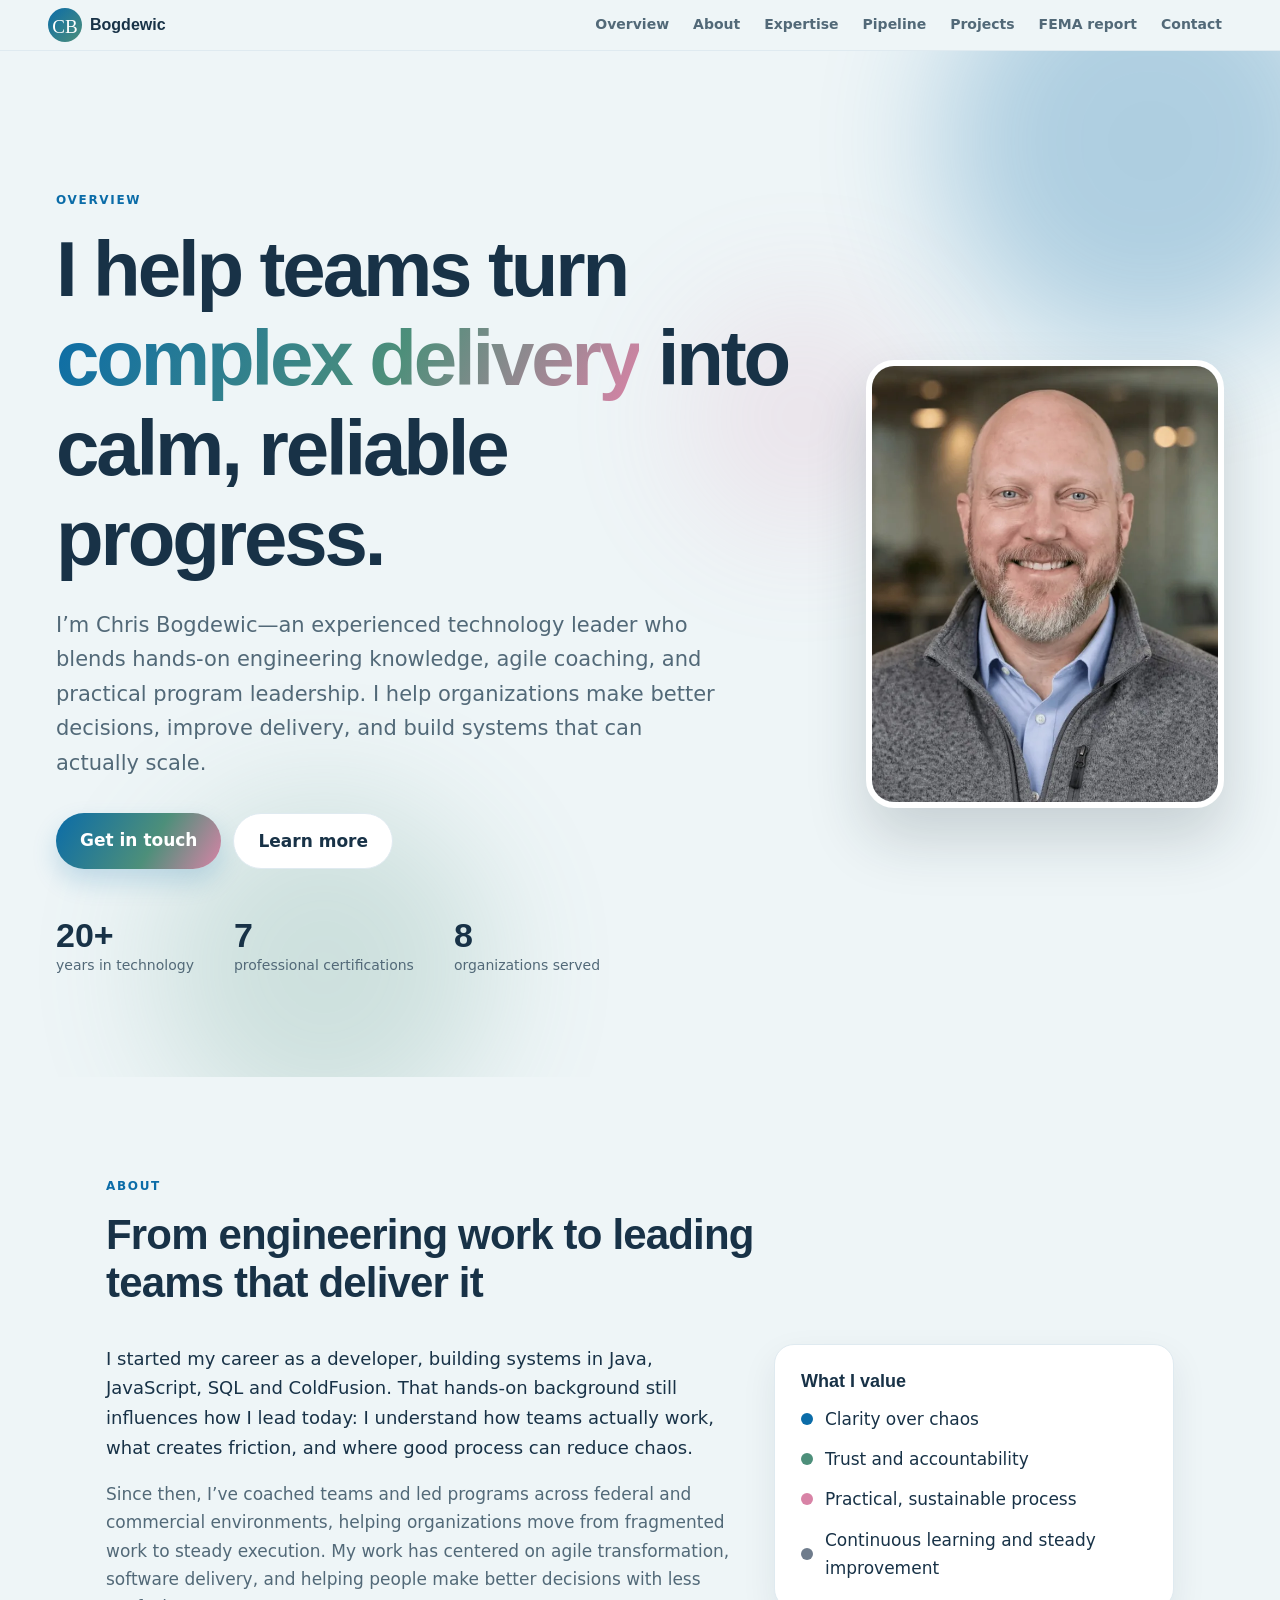
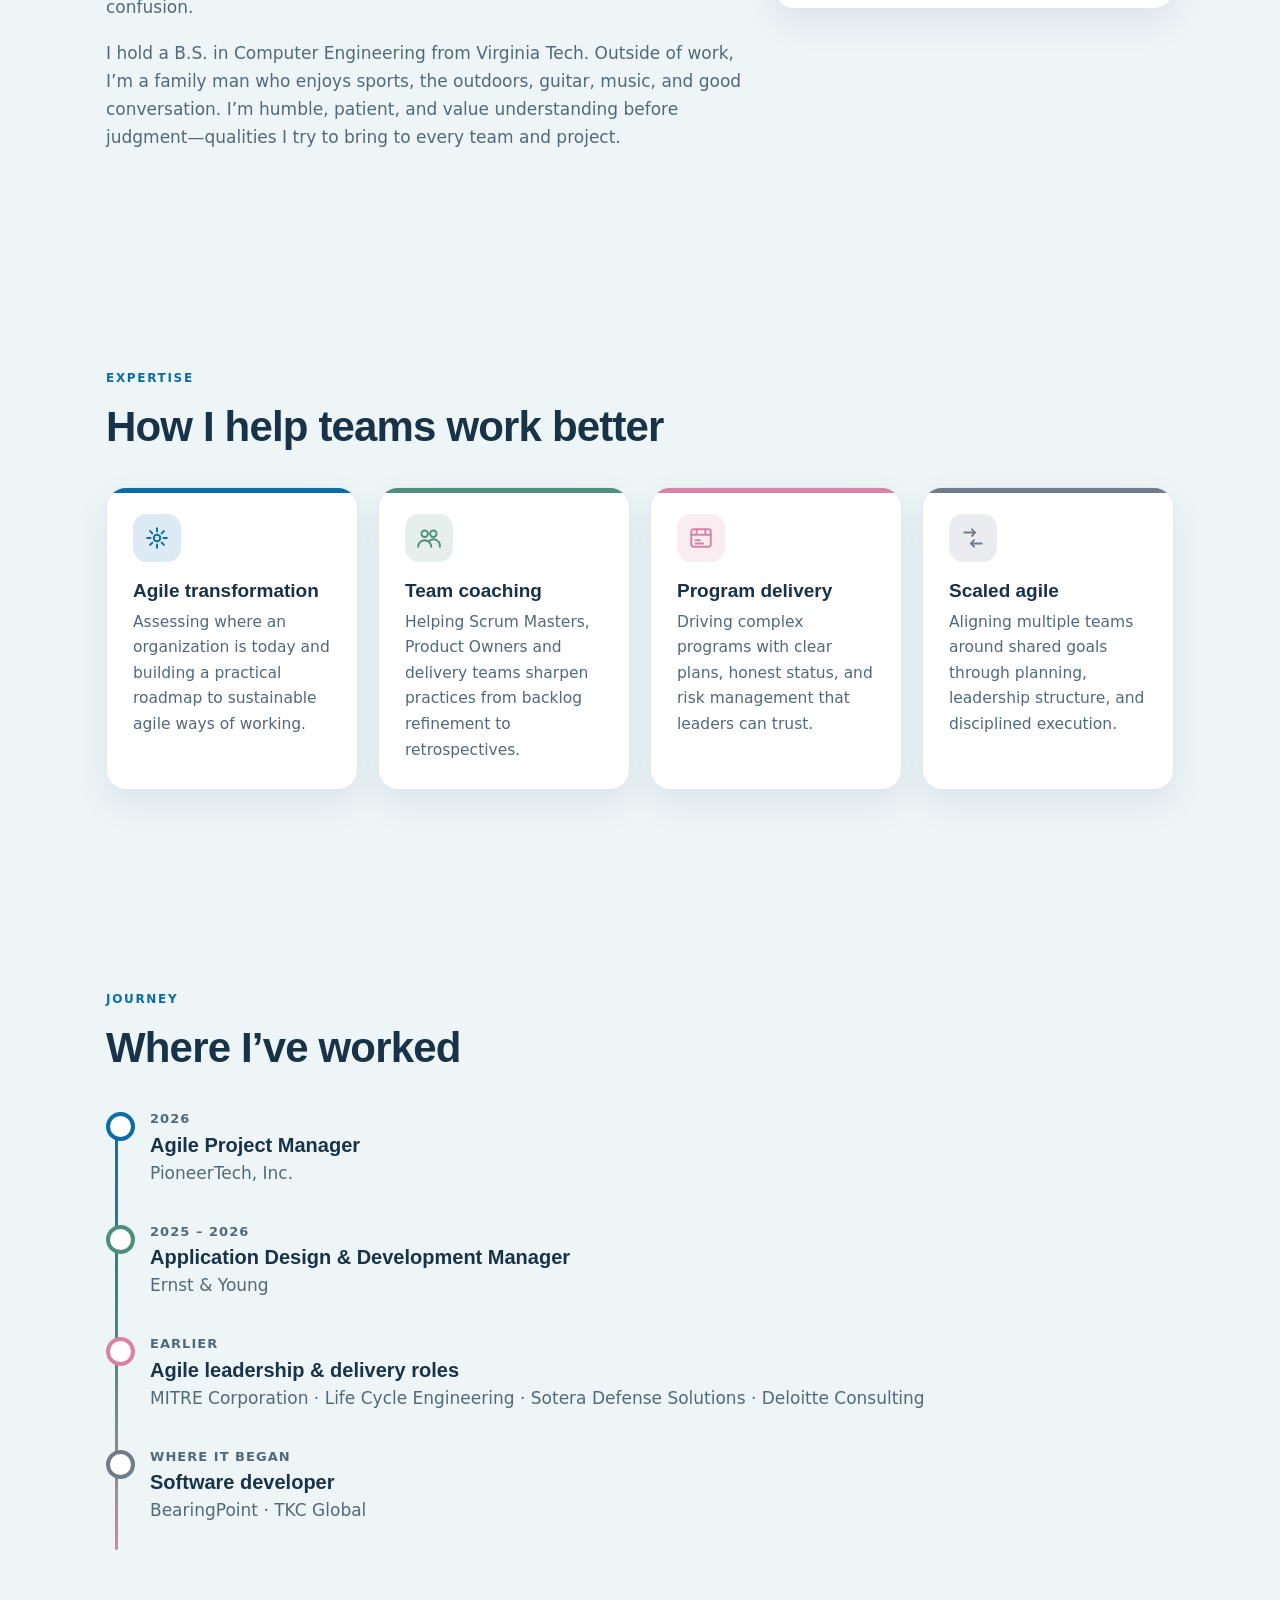
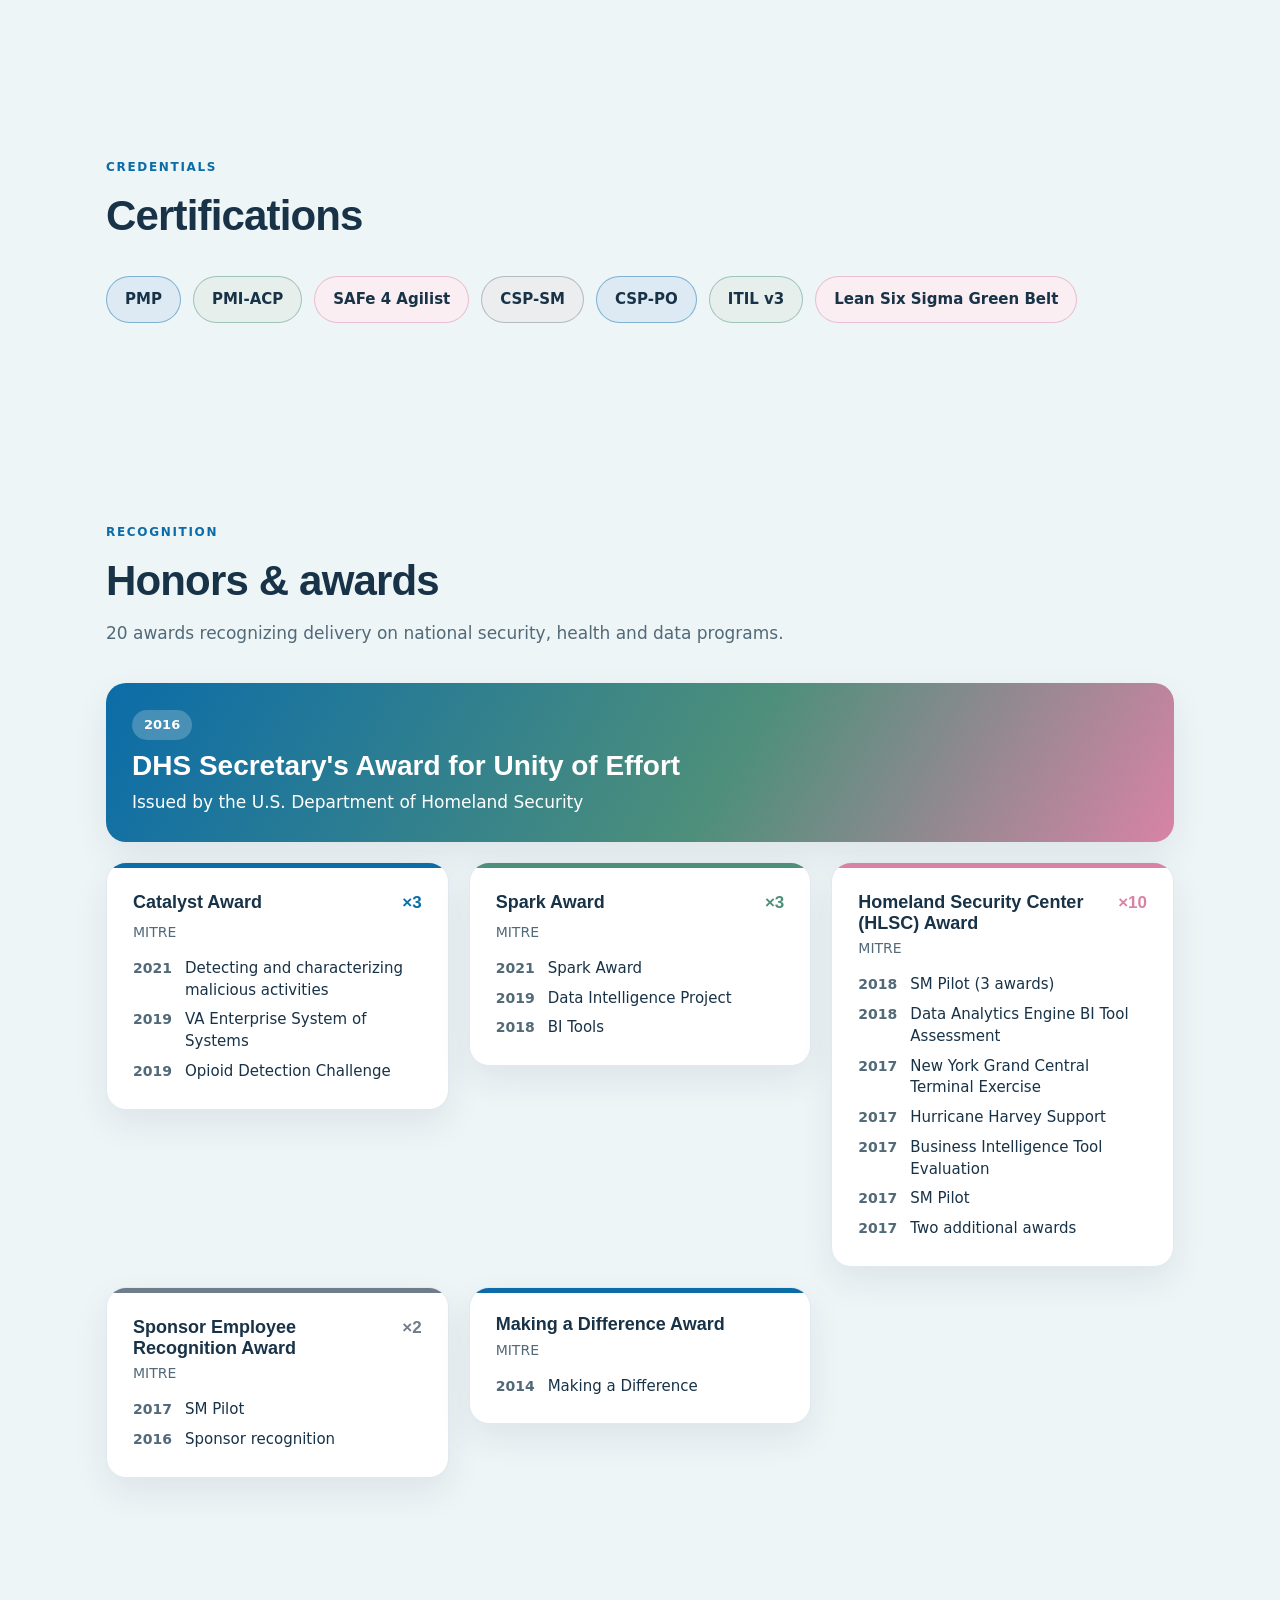
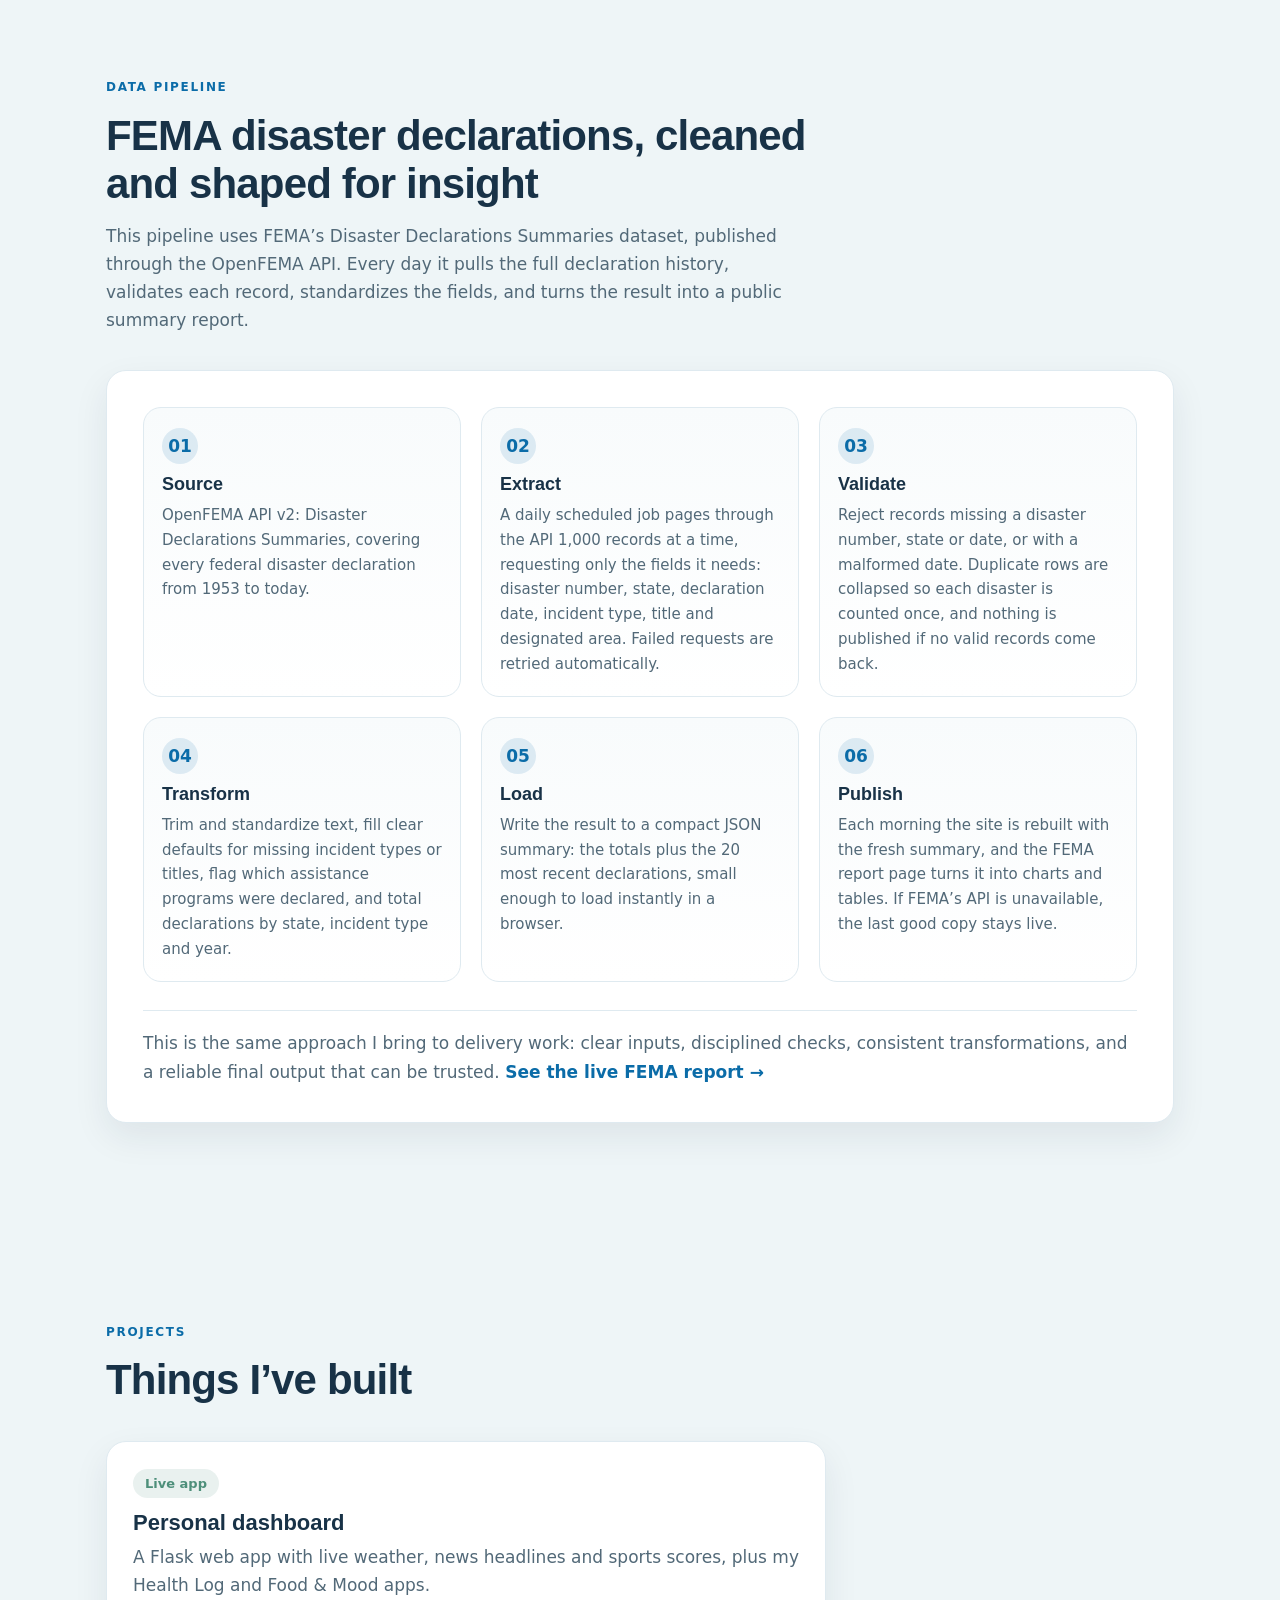
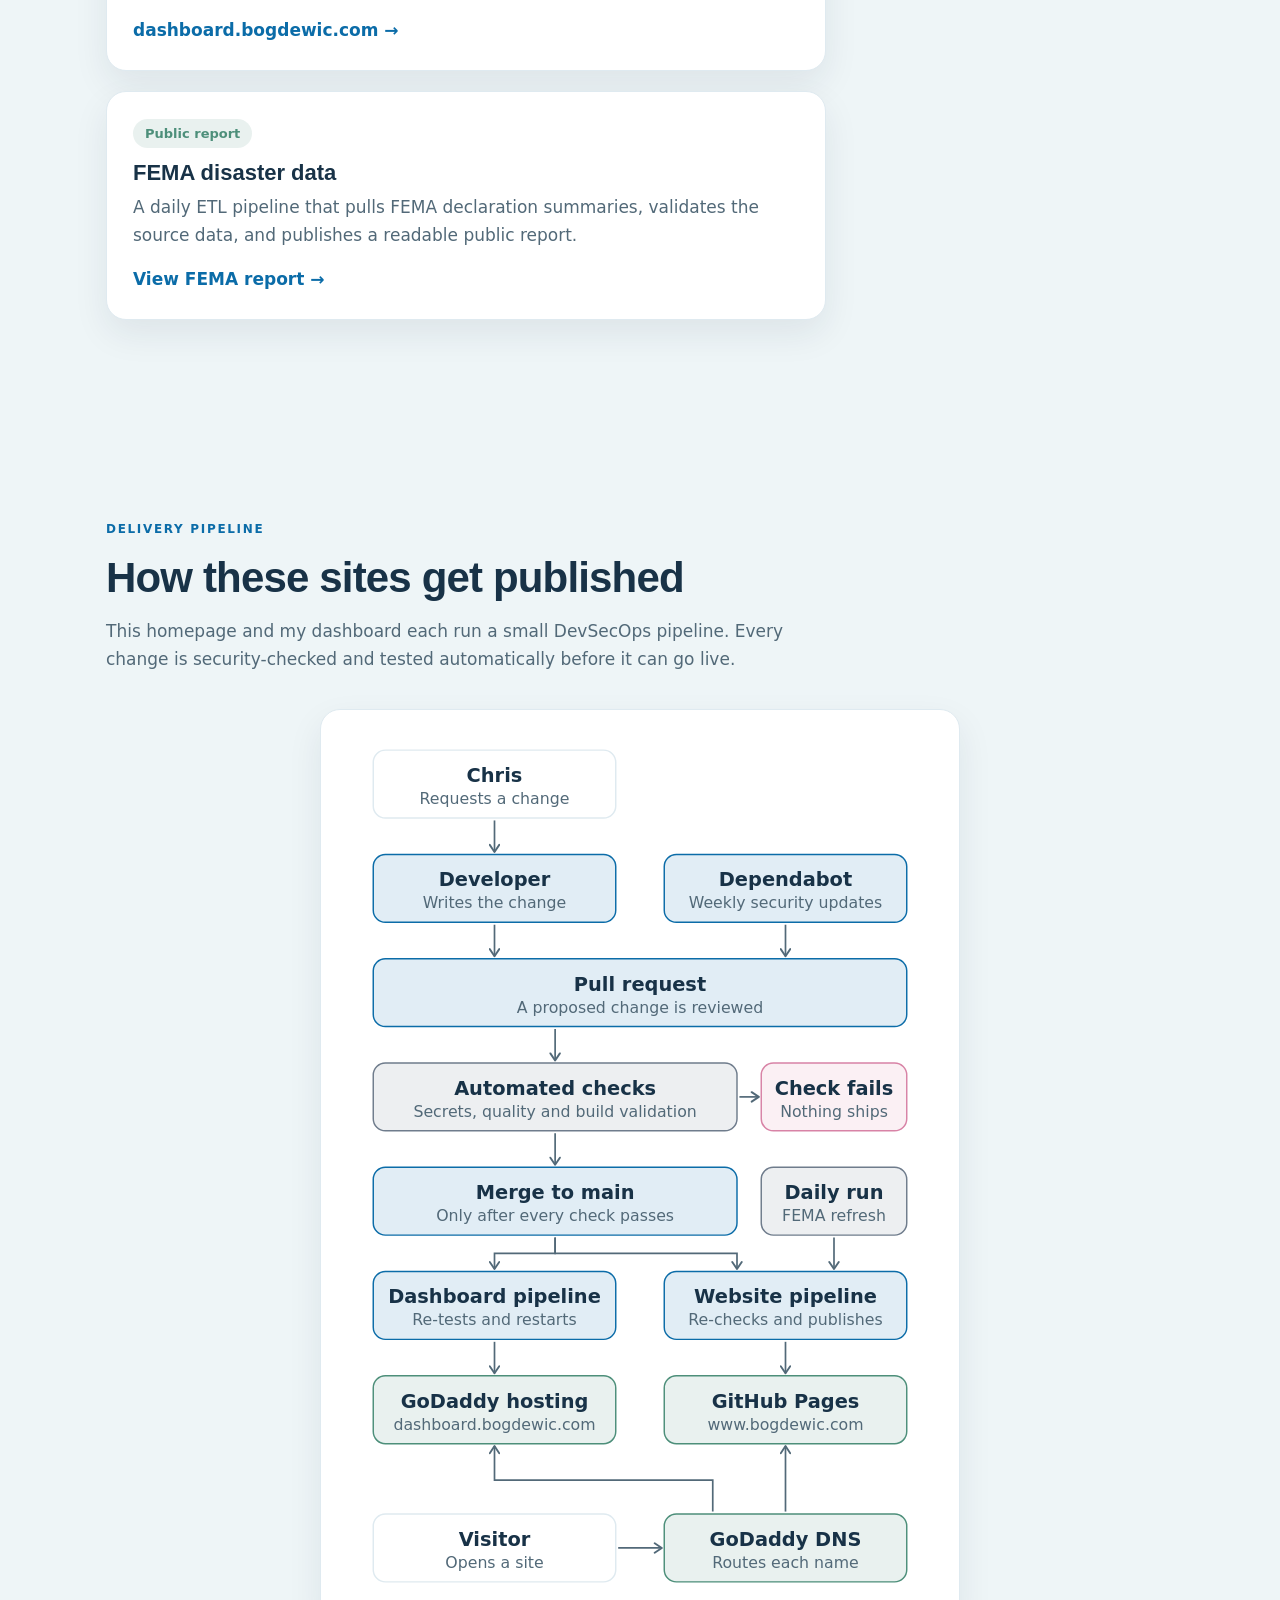
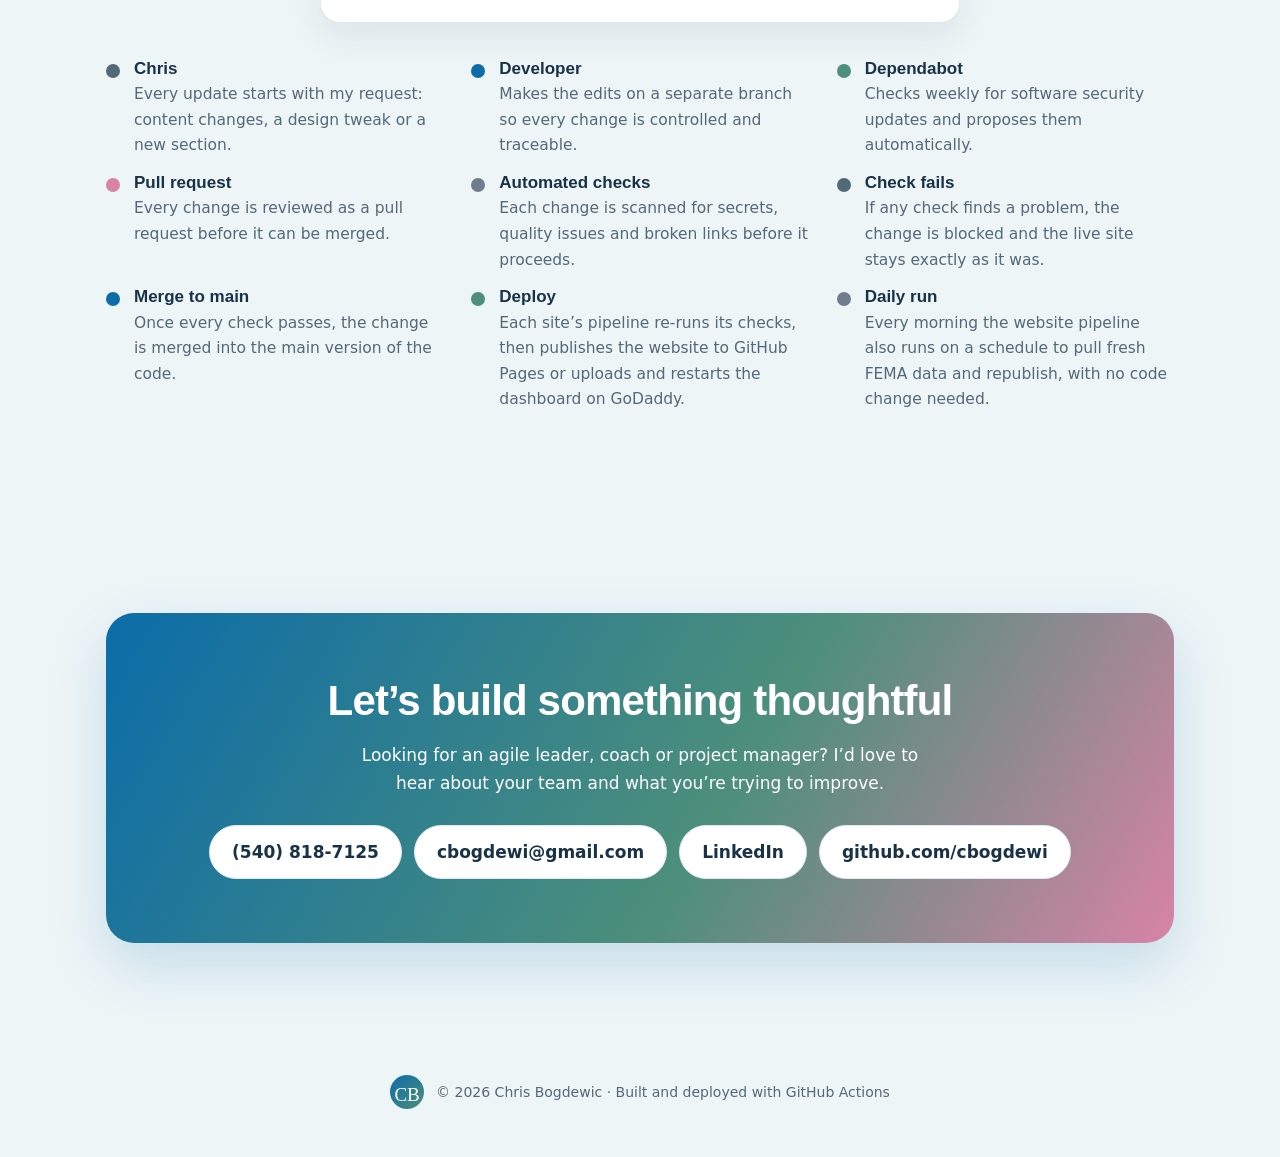
==== commit d8b0ee40: "Add professional headshot to homepage hero - Photo beside the headline on desktop, round photo above" ====
--- a/index.html
+++ b/index.html
@@ -4,6 +4,7 @@
     <meta charset="utf-8">
     <meta name="viewport" content="width=device-width, initial-scale=1">
     <title>Chris Bogdewic | Overview</title>
+    <meta property="og:image" content="https://www.bogdewic.com/images/chris-bogdewic-640.jpg">
     <meta name="description" content="Chris Bogdewic: a thoughtful technology leader helping teams turn complex delivery into calm, reliable progress.">
     <meta name="theme-color" content="#0b6ca8">
     <meta http-equiv="Content-Security-Policy" content="default-src 'self'; style-src 'self' https://fonts.googleapis.com; font-src https://fonts.gstatic.com; img-src 'self' data:; script-src 'self'; object-src 'none'; base-uri 'self'; form-action 'self'">
@@ -43,18 +44,26 @@
         <div class="blob blob-b"></div>
         <div class="blob blob-c"></div>
         <div class="hero-inner">
-          <p class="eyebrow">Overview</p>
-          <h1>I help teams turn <span class="grad">complex delivery</span> into calm, reliable progress.</h1>
-          <p class="lede">I’m Chris Bogdewic—an experienced technology leader who blends hands-on engineering knowledge, agile coaching, and practical program leadership. I help organizations make better decisions, improve delivery, and build systems that can actually scale.</p>
-          <div class="cta-row">
-            <a class="btn btn-primary" href="#contact">Get in touch</a>
-            <a class="btn btn-ghost" href="#about">Learn more</a>
+          <figure class="hero-photo">
+            <picture>
+              <source type="image/webp" srcset="images/chris-bogdewic-320.webp 320w, images/chris-bogdewic-640.webp 640w" sizes="(max-width: 899px) 132px, 340px">
+              <img src="images/chris-bogdewic-640.jpg" srcset="images/chris-bogdewic-320.jpg 320w, images/chris-bogdewic-640.jpg 640w" sizes="(max-width: 899px) 132px, 340px" width="640" height="800" alt="Chris Bogdewic smiling, wearing a gray quarter-zip over a light blue collared shirt" fetchpriority="high">
+            </picture>
+          </figure>
+          <div class="hero-copy">
+            <p class="eyebrow">Overview</p>
+            <h1>I help teams turn <span class="grad">complex delivery</span> into calm, reliable progress.</h1>
+            <p class="lede">I’m Chris Bogdewic—an experienced technology leader who blends hands-on engineering knowledge, agile coaching, and practical program leadership. I help organizations make better decisions, improve delivery, and build systems that can actually scale.</p>
+            <div class="cta-row">
+              <a class="btn btn-primary" href="#contact">Get in touch</a>
+              <a class="btn btn-ghost" href="#about">Learn more</a>
+            </div>
+            <ul class="stats">
+              <li><strong>20+</strong><span>years in technology</span></li>
+              <li><strong>7</strong><span>professional certifications</span></li>
+              <li><strong>8</strong><span>organizations served</span></li>
+            </ul>
           </div>
-          <ul class="stats">
-            <li><strong>20+</strong><span>years in technology</span></li>
-            <li><strong>7</strong><span>professional certifications</span></li>
-            <li><strong>8</strong><span>organizations served</span></li>
-          </ul>
         </div>
       </section>
 
--- a/styles.css
+++ b/styles.css
@@ -1 +1,5 @@
-:root{--bg:#eef5f7;--surface:#fff;--ink:#183247;--muted:#526978;--line:#dfeaf0;--blue:#0b6ca8;--green:#4d8f7a;--pink:#d883a6;--slate:#6f7c8c;--shadow:0 14px 35px rgba(21,42,58,.08);--radius:20px;--grad:linear-gradient(120deg,var(--blue),var(--green) 58%,var(--pink))}*{box-sizing:border-box}html{scroll-behavior:smooth;scroll-padding-top:64px}body{margin:0;background:var(--bg);color:var(--ink);font:400 17px/1.65 Inter,system-ui,-apple-system,sans-serif;-webkit-font-smoothing:antialiased}h1,h2,h3{font-family:Sora,Inter,sans-serif;line-height:1.15;margin:0}a{color:inherit}.skip{position:absolute;left:-999px;top:8px;background:var(--ink);color:#fff;padding:8px 14px;border-radius:8px}.skip:focus{left:8px;z-index:100}.brand{display:flex;align-items:center;gap:10px;text-decoration:none}.brand-name{font-family:Sora,sans-serif;font-weight:700}.monogram{display:inline-grid;place-items:center;width:42px;height:42px;border-radius:50%;background:linear-gradient(135deg,var(--blue),var(--green));color:white;font:400 24px/1 'Alex Brush',cursive;padding-top:4px}.monogram.small{width:34px;height:34px;font-size:19px}.hero{position:relative;overflow:hidden;padding:clamp(64px,12vw,140px) clamp(16px,5vw,56px) clamp(60px,9vw,100px)}.blob{position:absolute;border-radius:50%;filter:blur(64px);opacity:.28;z-index:0}.blob-a{width:420px;height:420px;background:var(--blue);top:-120px;right:-80px}.blob-b{width:340px;height:340px;background:var(--green);bottom:-60px;left:12%;opacity:.2}.blob-c{width:240px;height:240px;background:var(--pink);top:24%;right:28%;opacity:.15}.hero-inner{position:relative;z-index:1;max-width:860px}.eyebrow{margin:0 0 14px;font-size:12px;font-weight:700;letter-spacing:.14em;text-transform:uppercase;color:var(--blue)}.hero h1{font-size:clamp(40px,7.5vw,78px);font-weight:800;letter-spacing:-.04em}.grad{background:var(--grad);-webkit-background-clip:text;background-clip:text;color:transparent}.lede{font-size:clamp(18px,2.2vw,21px);color:var(--muted);max-width:660px;margin:24px 0 0}.cta-row{display:flex;flex-wrap:wrap;gap:12px;margin-top:32px}.btn{display:inline-block;padding:13px 24px;border-radius:999px;font-weight:700;text-decoration:none;transition:transform .15s,box-shadow .15s}.btn:hover{transform:translateY(-2px)}.btn-primary{background:var(--grad);color:#fff;box-shadow:0 12px 26px rgba(11,108,168,.2)}.btn-ghost{border:1.5px solid var(--line);background:#fff;color:var(--ink)}.stats{display:flex;flex-wrap:wrap;gap:14px 40px;list-style:none;padding:0;margin:48px 0 0}.stats li{display:flex;flex-direction:column}.stats strong{font-family:Sora,sans-serif;font-size:34px;line-height:1.1}.stats span{color:var(--muted);font-size:14px}.section{padding:clamp(56px,9vw,100px) clamp(16px,5vw,56px);max-width:1180px;margin:0 auto}.section-head{margin-bottom:36px}.section h2{font-size:clamp(28px,4.2vw,42px);letter-spacing:-.02em;max-width:720px}.about-grid{display:grid;gap:28px;grid-template-columns:1.6fr 1fr;align-items:start}.about-text p{margin:0 0 18px;color:var(--muted)}.about-text p:first-child{color:var(--ink);font-size:18px}.card{background:var(--surface);border:1px solid var(--line);border-radius:var(--radius);padding:26px;box-shadow:var(--shadow)}.values h3{font-size:18px;margin-bottom:14px}.values ul{list-style:none;margin:0;padding:0;display:grid;gap:12px}.values li{display:flex;align-items:center;gap:12px}.dot{width:12px;height:12px;border-radius:50%;flex:none}.dot-blue{background:var(--blue)}.dot-green{background:var(--green)}.dot-pink{background:var(--pink)}.dot-slate{background:var(--slate)}.dot-gray{background:var(--muted)}.cards{display:grid;gap:20px;grid-template-columns:repeat(auto-fit,minmax(240px,1fr))}.feature{position:relative;overflow:hidden;transition:transform .2s}.feature:hover{transform:translateY(-4px)}.feature:before{content:"";position:absolute;inset:0 0 auto;height:5px;background:var(--accent)}.feature h3{font-size:19px;margin:18px 0 8px}.feature p{margin:0;color:var(--muted);font-size:15.5px}.icon{width:48px;height:48px;border-radius:14px;display:grid;place-items:center;background:color-mix(in srgb,var(--accent) 14%,transparent);color:var(--accent)}.icon svg{width:26px;height:26px;fill:none;stroke:currentColor;stroke-width:1.8;stroke-linecap:round;stroke-linejoin:round}.accent-blue{--accent:var(--blue)}.accent-green{--accent:var(--green)}.accent-pink{--accent:var(--pink)}.accent-slate{--accent:var(--slate)}.timeline{list-style:none;margin:0;padding:0;position:relative}.timeline:before{content:"";position:absolute;left:9px;top:8px;bottom:8px;width:3px;border-radius:3px;background:var(--grad)}.timeline li{position:relative;padding:0 0 34px 44px;display:grid;gap:4px}.timeline li:before{content:"";position:absolute;left:0;top:4px;width:21px;height:21px;border-radius:50%;background:var(--surface);border:4px solid var(--blue)}.timeline li:nth-child(2):before{border-color:var(--green)}.timeline li:nth-child(3):before{border-color:var(--pink)}.timeline li:nth-child(4):before{border-color:var(--slate)}.when{font-size:13px;font-weight:700;letter-spacing:.08em;text-transform:uppercase;color:var(--muted)}.timeline h3{font-size:20px}.timeline p{margin:2px 0 0;color:var(--muted)}.chips{display:flex;flex-wrap:wrap;gap:12px;list-style:none;margin:0;padding:0}.chip{padding:10px 18px;border-radius:999px;font-weight:700;font-size:15px;background:color-mix(in srgb,var(--c) 14%,var(--surface));border:1.5px solid color-mix(in srgb,var(--c) 45%,transparent)}.chip-blue{--c:var(--blue)}.chip-green{--c:var(--green)}.chip-pink{--c:var(--pink)}.chip-slate{--c:var(--slate)}.award-feature{background:var(--grad);color:#fff;border:0;margin-bottom:20px}.award-feature h3{font-size:clamp(22px,3.4vw,28px);margin:10px 0 6px}.award-feature p{margin:0}.award-year{display:inline-block;padding:4px 12px;border-radius:999px;background:rgba(255,255,255,.22);font-size:13px;font-weight:700}.award-grid{display:grid;gap:20px;grid-template-columns:repeat(auto-fit,minmax(280px,1fr));align-items:start}.award{position:relative;overflow:hidden}.award:before{content:"";position:absolute;inset:0 0 auto;height:5px;background:var(--accent)}.award-head{display:flex;justify-content:space-between;align-items:baseline;gap:12px}.award-head h3{font-size:18px}.award-count{font-family:Sora,sans-serif;font-weight:700;color:var(--accent);flex:none}.award-issuer{margin:4px 0 14px;color:var(--muted);font-size:14px}.award-list{list-style:none;margin:0;padding:0;display:grid;gap:8px}.award-list li{display:flex;gap:12px;font-size:15px;line-height:1.45}.award-list span{flex:none;width:40px;font-weight:700;color:var(--muted);font-size:14px}.project-stack{display:flex;flex-direction:column;gap:20px;max-width:720px}.project{display:block;text-decoration:none;transition:transform .2s}.project:hover{transform:translateY(-4px)}.project h3{font-size:22px;margin:12px 0 8px}.project p{margin:0;color:var(--muted)}.project-tag{display:inline-block;padding:4px 12px;border-radius:999px;font-size:13px;font-weight:700;background:rgba(77,143,122,.12);color:var(--green)}.project-link{display:inline-block;margin-top:16px;font-weight:700;color:var(--blue)}.section-lede{color:var(--muted);max-width:700px;margin:14px 0 0}.pipeline-card{padding:clamp(22px,4vw,36px)}.pipeline-grid{display:grid;grid-template-columns:repeat(3,minmax(0,1fr));gap:20px;margin:0 0 28px}.pipeline-step{background:linear-gradient(180deg,#f8fbfc,#fff);border:1px solid var(--line);border-radius:18px;padding:20px 18px}.step-label{display:inline-flex;align-items:center;justify-content:center;width:36px;height:36px;border-radius:50%;background:rgba(11,108,168,.12);color:var(--blue);font-weight:700;margin-bottom:10px}.pipeline-step h3{font-size:18px;margin:0 0 8px}.pipeline-step p{margin:0;color:var(--muted);font-size:15px}.pipeline-summary{padding-top:18px;border-top:1px solid var(--line)}.pipeline-summary p{margin:0;color:var(--muted)}.inline-link{font-weight:700;color:var(--blue);text-decoration:none;white-space:nowrap}.inline-link:hover{text-decoration:underline}.flow-wrap{padding:clamp(14px,3vw,28px);max-width:640px;margin:0 auto 36px}.flow{display:block;width:100%;height:auto}.fn rect{stroke-width:1.2}.fn text{text-anchor:middle;dominant-baseline:central;font-family:Inter,system-ui,sans-serif}.fn-t{font-size:16px;font-weight:700}.fn-s{font-size:13px}.fn-person rect{fill:var(--surface);stroke:var(--line)}.fn-person .fn-t{fill:var(--ink)}.fn-person .fn-s{fill:var(--muted)}.fn-build rect{fill:rgba(11,108,168,.12);stroke:var(--blue)}.fn-host rect{fill:rgba(77,143,122,.12);stroke:var(--green)}.fn-fail rect{fill:rgba(216,131,166,.12);stroke:var(--pink)}.fn-check rect{fill:rgba(111,124,140,.12);stroke:var(--slate)}.fn-build text,.fn-host text,.fn-fail text,.fn-check text{fill:var(--ink)}.fn-build .fn-s,.fn-host .fn-s,.fn-fail .fn-s,.fn-check .fn-s{fill:var(--muted)}.fa{stroke:var(--muted);stroke-width:1.4;marker-end:url(#arrowhead)}.flow-steps{list-style:none;margin:0;padding:0;display:grid;gap:14px 28px;grid-template-columns:repeat(auto-fit,minmax(260px,1fr))}.flow-steps li{display:flex;gap:14px;align-items:flex-start}.flow-steps h3{font-size:17px;margin:0 0 4px}.flow-steps p{margin:0;color:var(--muted);font-size:15.5px}.step-dot{width:14px;height:14px;border-radius:50%;flex:none;margin-top:5px}.contact-list{list-style:none;margin:28px 0 0;padding:0;display:flex;flex-wrap:wrap;justify-content:center;gap:12px}.contact-list a{display:inline-block;padding:12px 22px;border-radius:999px;background:#fff;color:var(--ink);font-weight:700;text-decoration:none;border:1px solid var(--line)}.contact-card{background:var(--grad);color:#fff;border-radius:28px;padding:clamp(36px,6vw,64px);text-align:center;box-shadow:0 22px 56px rgba(11,108,168,.18)}.contact-card h2{margin:0 auto}.contact-card p{max-width:560px;margin:16px auto 0}.contact-card .cta-row{justify-content:center}.footer{display:flex;align-items:center;justify-content:center;gap:12px;flex-wrap:wrap;padding:32px 16px 48px;color:var(--muted);font-size:14px;text-align:center}.footer p{margin:0}@media(max-width:760px){.about-grid{grid-template-columns:1fr}.pipeline-grid{grid-template-columns:1fr 1fr}}@media(max-width:420px){.pipeline-grid{grid-template-columns:1fr}.stats{gap:18px 28px}}@media(prefers-reduced-motion:reduce){html{scroll-behavior:auto}.btn,.feature,.project{transition:none}}
+:root{--bg:#eef5f7;--surface:#fff;--ink:#183247;--muted:#526978;--line:#dfeaf0;--blue:#0b6ca8;--green:#4d8f7a;--pink:#d883a6;--slate:#6f7c8c;--shadow:0 14px 35px rgba(21,42,58,.08);--radius:20px;--grad:linear-gradient(120deg,var(--blue),var(--green) 58%,var(--pink))}*{box-sizing:border-box}html{scroll-behavior:smooth;scroll-padding-top:64px}body{margin:0;background:var(--bg);color:var(--ink);font:400 17px/1.65 Inter,system-ui,-apple-system,sans-serif;-webkit-font-smoothing:antialiased}h1,h2,h3{font-family:Sora,Inter,sans-serif;line-height:1.15;margin:0}a{color:inherit}.skip{position:absolute;left:-999px;top:8px;background:var(--ink);color:#fff;padding:8px 14px;border-radius:8px}.skip:focus{left:8px;z-index:100}.brand{display:flex;align-items:center;gap:10px;text-decoration:none}.brand-name{font-family:Sora,sans-serif;font-weight:700}.monogram{display:inline-grid;place-items:center;width:42px;height:42px;border-radius:50%;background:linear-gradient(135deg,var(--blue),var(--green));color:white;font:400 24px/1 'Alex Brush',cursive;padding-top:4px}.monogram.small{width:34px;height:34px;font-size:19px}.hero{position:relative;overflow:hidden;padding:clamp(64px,12vw,140px) clamp(16px,5vw,56px) clamp(60px,9vw,100px)}.blob{position:absolute;border-radius:50%;filter:blur(64px);opacity:.28;z-index:0}.blob-a{width:420px;height:420px;background:var(--blue);top:-120px;right:-80px}.blob-b{width:340px;height:340px;background:var(--green);bottom:-60px;left:12%;opacity:.2}.blob-c{width:240px;height:240px;background:var(--pink);top:24%;right:28%;opacity:.15}.hero-inner{position:relative;z-index:1;max-width:1180px;display:grid;gap:24px}
+.hero-copy{max-width:860px;min-width:0}
+.hero-photo{margin:0;width:132px;height:132px;border-radius:50%;overflow:hidden;border:4px solid #fff;box-shadow:0 14px 34px rgba(21,42,58,.18);background:#dfeaf0}
+.hero-photo img{display:block;width:100%;height:100%;object-fit:cover;object-position:50% 22%}
+@media(min-width:900px){.hero-inner{grid-template-columns:minmax(0,1fr) clamp(280px,28vw,360px);align-items:center;gap:clamp(40px,5vw,72px)}.hero-photo{grid-column:2;grid-row:1;width:100%;height:auto;aspect-ratio:4/5;border-radius:28px;border-width:6px;box-shadow:0 30px 60px rgba(21,42,58,.18)}.hero-photo img{object-position:50% 50%}.hero-copy{grid-column:1;grid-row:1}.hero h1{font-size:clamp(44px,5.2vw,68px)}}.eyebrow{margin:0 0 14px;font-size:12px;font-weight:700;letter-spacing:.14em;text-transform:uppercase;color:var(--blue)}.hero h1{font-size:clamp(40px,7.5vw,78px);font-weight:800;letter-spacing:-.04em}.grad{background:var(--grad);-webkit-background-clip:text;background-clip:text;color:transparent}.lede{font-size:clamp(18px,2.2vw,21px);color:var(--muted);max-width:660px;margin:24px 0 0}.cta-row{display:flex;flex-wrap:wrap;gap:12px;margin-top:32px}.btn{display:inline-block;padding:13px 24px;border-radius:999px;font-weight:700;text-decoration:none;transition:transform .15s,box-shadow .15s}.btn:hover{transform:translateY(-2px)}.btn-primary{background:var(--grad);color:#fff;box-shadow:0 12px 26px rgba(11,108,168,.2)}.btn-ghost{border:1.5px solid var(--line);background:#fff;color:var(--ink)}.stats{display:flex;flex-wrap:wrap;gap:14px 40px;list-style:none;padding:0;margin:48px 0 0}.stats li{display:flex;flex-direction:column}.stats strong{font-family:Sora,sans-serif;font-size:34px;line-height:1.1}.stats span{color:var(--muted);font-size:14px}.section{padding:clamp(56px,9vw,100px) clamp(16px,5vw,56px);max-width:1180px;margin:0 auto}.section-head{margin-bottom:36px}.section h2{font-size:clamp(28px,4.2vw,42px);letter-spacing:-.02em;max-width:720px}.about-grid{display:grid;gap:28px;grid-template-columns:1.6fr 1fr;align-items:start}.about-text p{margin:0 0 18px;color:var(--muted)}.about-text p:first-child{color:var(--ink);font-size:18px}.card{background:var(--surface);border:1px solid var(--line);border-radius:var(--radius);padding:26px;box-shadow:var(--shadow)}.values h3{font-size:18px;margin-bottom:14px}.values ul{list-style:none;margin:0;padding:0;display:grid;gap:12px}.values li{display:flex;align-items:center;gap:12px}.dot{width:12px;height:12px;border-radius:50%;flex:none}.dot-blue{background:var(--blue)}.dot-green{background:var(--green)}.dot-pink{background:var(--pink)}.dot-slate{background:var(--slate)}.dot-gray{background:var(--muted)}.cards{display:grid;gap:20px;grid-template-columns:repeat(auto-fit,minmax(240px,1fr))}.feature{position:relative;overflow:hidden;transition:transform .2s}.feature:hover{transform:translateY(-4px)}.feature:before{content:"";position:absolute;inset:0 0 auto;height:5px;background:var(--accent)}.feature h3{font-size:19px;margin:18px 0 8px}.feature p{margin:0;color:var(--muted);font-size:15.5px}.icon{width:48px;height:48px;border-radius:14px;display:grid;place-items:center;background:color-mix(in srgb,var(--accent) 14%,transparent);color:var(--accent)}.icon svg{width:26px;height:26px;fill:none;stroke:currentColor;stroke-width:1.8;stroke-linecap:round;stroke-linejoin:round}.accent-blue{--accent:var(--blue)}.accent-green{--accent:var(--green)}.accent-pink{--accent:var(--pink)}.accent-slate{--accent:var(--slate)}.timeline{list-style:none;margin:0;padding:0;position:relative}.timeline:before{content:"";position:absolute;left:9px;top:8px;bottom:8px;width:3px;border-radius:3px;background:var(--grad)}.timeline li{position:relative;padding:0 0 34px 44px;display:grid;gap:4px}.timeline li:before{content:"";position:absolute;left:0;top:4px;width:21px;height:21px;border-radius:50%;background:var(--surface);border:4px solid var(--blue)}.timeline li:nth-child(2):before{border-color:var(--green)}.timeline li:nth-child(3):before{border-color:var(--pink)}.timeline li:nth-child(4):before{border-color:var(--slate)}.when{font-size:13px;font-weight:700;letter-spacing:.08em;text-transform:uppercase;color:var(--muted)}.timeline h3{font-size:20px}.timeline p{margin:2px 0 0;color:var(--muted)}.chips{display:flex;flex-wrap:wrap;gap:12px;list-style:none;margin:0;padding:0}.chip{padding:10px 18px;border-radius:999px;font-weight:700;font-size:15px;background:color-mix(in srgb,var(--c) 14%,var(--surface));border:1.5px solid color-mix(in srgb,var(--c) 45%,transparent)}.chip-blue{--c:var(--blue)}.chip-green{--c:var(--green)}.chip-pink{--c:var(--pink)}.chip-slate{--c:var(--slate)}.award-feature{background:var(--grad);color:#fff;border:0;margin-bottom:20px}.award-feature h3{font-size:clamp(22px,3.4vw,28px);margin:10px 0 6px}.award-feature p{margin:0}.award-year{display:inline-block;padding:4px 12px;border-radius:999px;background:rgba(255,255,255,.22);font-size:13px;font-weight:700}.award-grid{display:grid;gap:20px;grid-template-columns:repeat(auto-fit,minmax(280px,1fr));align-items:start}.award{position:relative;overflow:hidden}.award:before{content:"";position:absolute;inset:0 0 auto;height:5px;background:var(--accent)}.award-head{display:flex;justify-content:space-between;align-items:baseline;gap:12px}.award-head h3{font-size:18px}.award-count{font-family:Sora,sans-serif;font-weight:700;color:var(--accent);flex:none}.award-issuer{margin:4px 0 14px;color:var(--muted);font-size:14px}.award-list{list-style:none;margin:0;padding:0;display:grid;gap:8px}.award-list li{display:flex;gap:12px;font-size:15px;line-height:1.45}.award-list span{flex:none;width:40px;font-weight:700;color:var(--muted);font-size:14px}.project-stack{display:flex;flex-direction:column;gap:20px;max-width:720px}.project{display:block;text-decoration:none;transition:transform .2s}.project:hover{transform:translateY(-4px)}.project h3{font-size:22px;margin:12px 0 8px}.project p{margin:0;color:var(--muted)}.project-tag{display:inline-block;padding:4px 12px;border-radius:999px;font-size:13px;font-weight:700;background:rgba(77,143,122,.12);color:var(--green)}.project-link{display:inline-block;margin-top:16px;font-weight:700;color:var(--blue)}.section-lede{color:var(--muted);max-width:700px;margin:14px 0 0}.pipeline-card{padding:clamp(22px,4vw,36px)}.pipeline-grid{display:grid;grid-template-columns:repeat(3,minmax(0,1fr));gap:20px;margin:0 0 28px}.pipeline-step{background:linear-gradient(180deg,#f8fbfc,#fff);border:1px solid var(--line);border-radius:18px;padding:20px 18px}.step-label{display:inline-flex;align-items:center;justify-content:center;width:36px;height:36px;border-radius:50%;background:rgba(11,108,168,.12);color:var(--blue);font-weight:700;margin-bottom:10px}.pipeline-step h3{font-size:18px;margin:0 0 8px}.pipeline-step p{margin:0;color:var(--muted);font-size:15px}.pipeline-summary{padding-top:18px;border-top:1px solid var(--line)}.pipeline-summary p{margin:0;color:var(--muted)}.inline-link{font-weight:700;color:var(--blue);text-decoration:none;white-space:nowrap}.inline-link:hover{text-decoration:underline}.flow-wrap{padding:clamp(14px,3vw,28px);max-width:640px;margin:0 auto 36px}.flow{display:block;width:100%;height:auto}.fn rect{stroke-width:1.2}.fn text{text-anchor:middle;dominant-baseline:central;font-family:Inter,system-ui,sans-serif}.fn-t{font-size:16px;font-weight:700}.fn-s{font-size:13px}.fn-person rect{fill:var(--surface);stroke:var(--line)}.fn-person .fn-t{fill:var(--ink)}.fn-person .fn-s{fill:var(--muted)}.fn-build rect{fill:rgba(11,108,168,.12);stroke:var(--blue)}.fn-host rect{fill:rgba(77,143,122,.12);stroke:var(--green)}.fn-fail rect{fill:rgba(216,131,166,.12);stroke:var(--pink)}.fn-check rect{fill:rgba(111,124,140,.12);stroke:var(--slate)}.fn-build text,.fn-host text,.fn-fail text,.fn-check text{fill:var(--ink)}.fn-build .fn-s,.fn-host .fn-s,.fn-fail .fn-s,.fn-check .fn-s{fill:var(--muted)}.fa{stroke:var(--muted);stroke-width:1.4;marker-end:url(#arrowhead)}.flow-steps{list-style:none;margin:0;padding:0;display:grid;gap:14px 28px;grid-template-columns:repeat(auto-fit,minmax(260px,1fr))}.flow-steps li{display:flex;gap:14px;align-items:flex-start}.flow-steps h3{font-size:17px;margin:0 0 4px}.flow-steps p{margin:0;color:var(--muted);font-size:15.5px}.step-dot{width:14px;height:14px;border-radius:50%;flex:none;margin-top:5px}.contact-list{list-style:none;margin:28px 0 0;padding:0;display:flex;flex-wrap:wrap;justify-content:center;gap:12px}.contact-list a{display:inline-block;padding:12px 22px;border-radius:999px;background:#fff;color:var(--ink);font-weight:700;text-decoration:none;border:1px solid var(--line)}.contact-card{background:var(--grad);color:#fff;border-radius:28px;padding:clamp(36px,6vw,64px);text-align:center;box-shadow:0 22px 56px rgba(11,108,168,.18)}.contact-card h2{margin:0 auto}.contact-card p{max-width:560px;margin:16px auto 0}.contact-card .cta-row{justify-content:center}.footer{display:flex;align-items:center;justify-content:center;gap:12px;flex-wrap:wrap;padding:32px 16px 48px;color:var(--muted);font-size:14px;text-align:center}.footer p{margin:0}@media(max-width:760px){.about-grid{grid-template-columns:1fr}.pipeline-grid{grid-template-columns:1fr 1fr}}@media(max-width:420px){.pipeline-grid{grid-template-columns:1fr}.stats{gap:18px 28px}}@media(prefers-reduced-motion:reduce){html{scroll-behavior:auto}.btn,.feature,.project{transition:none}}
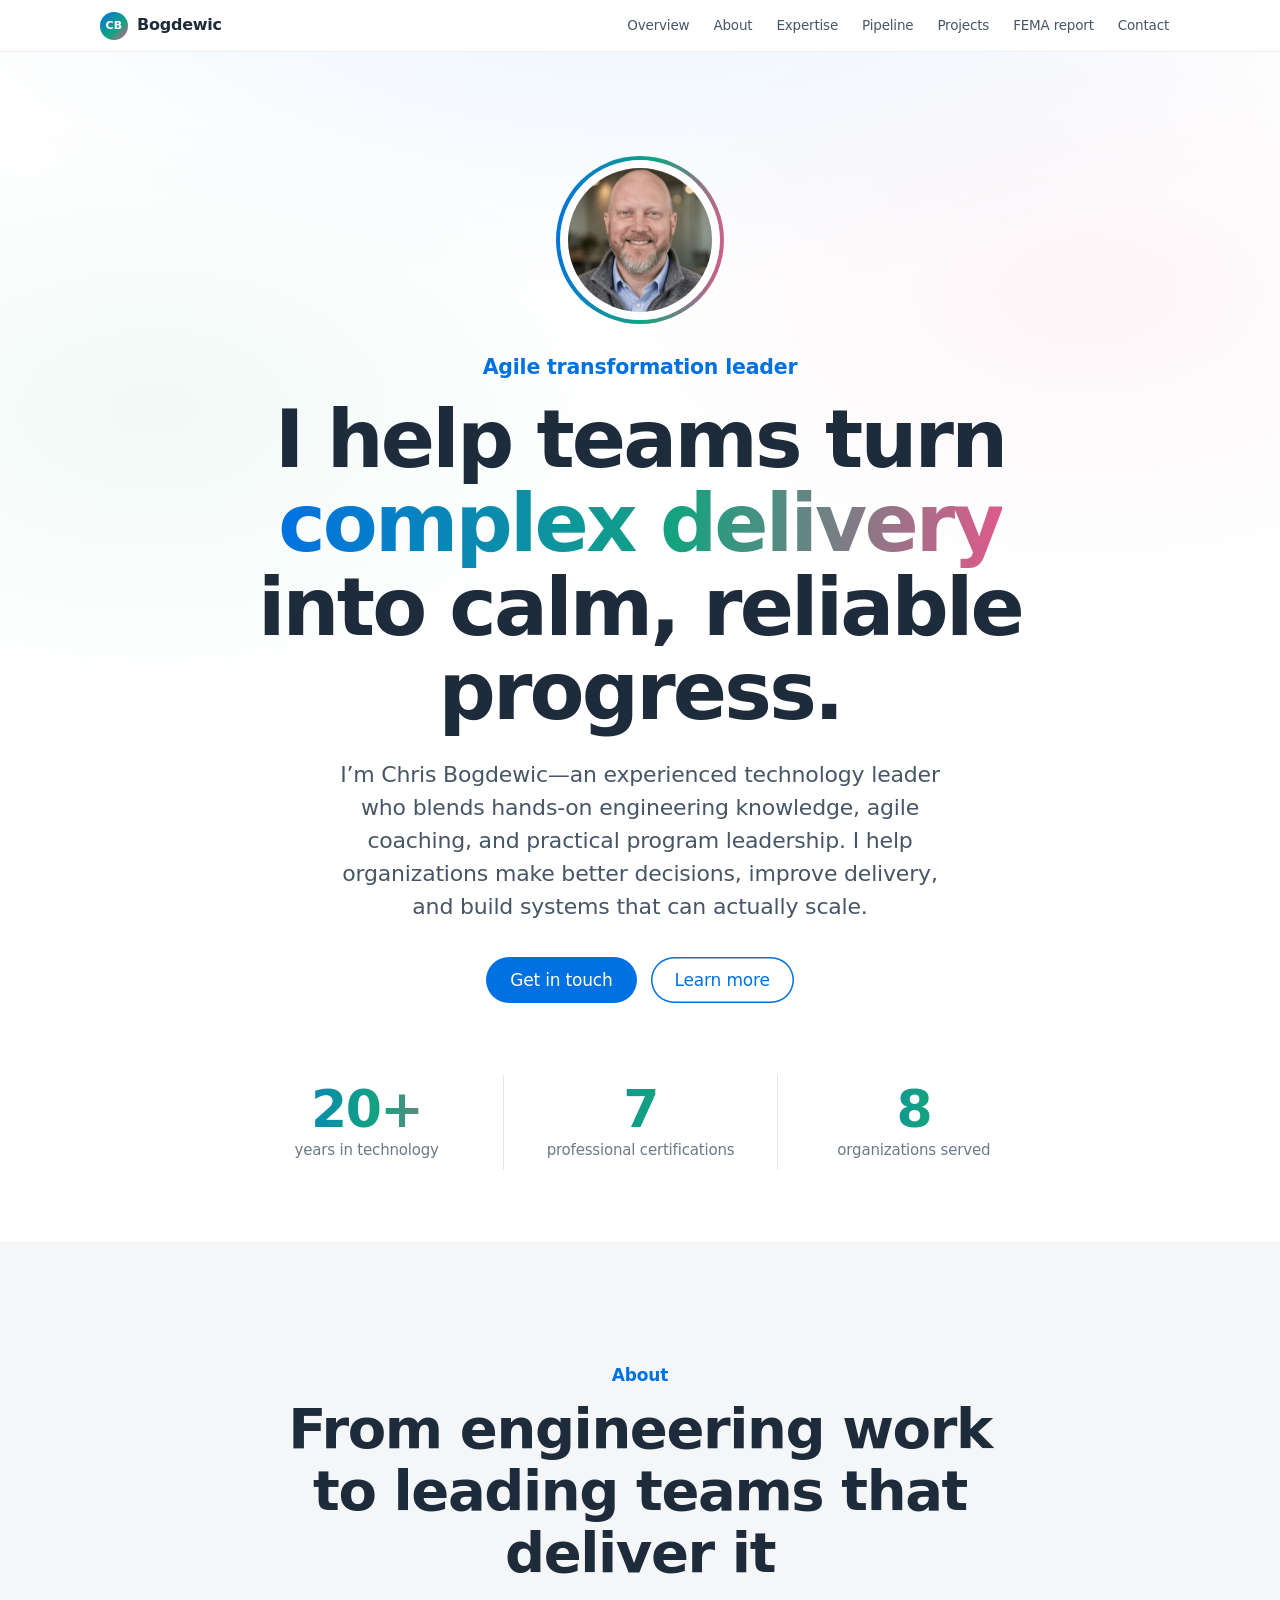
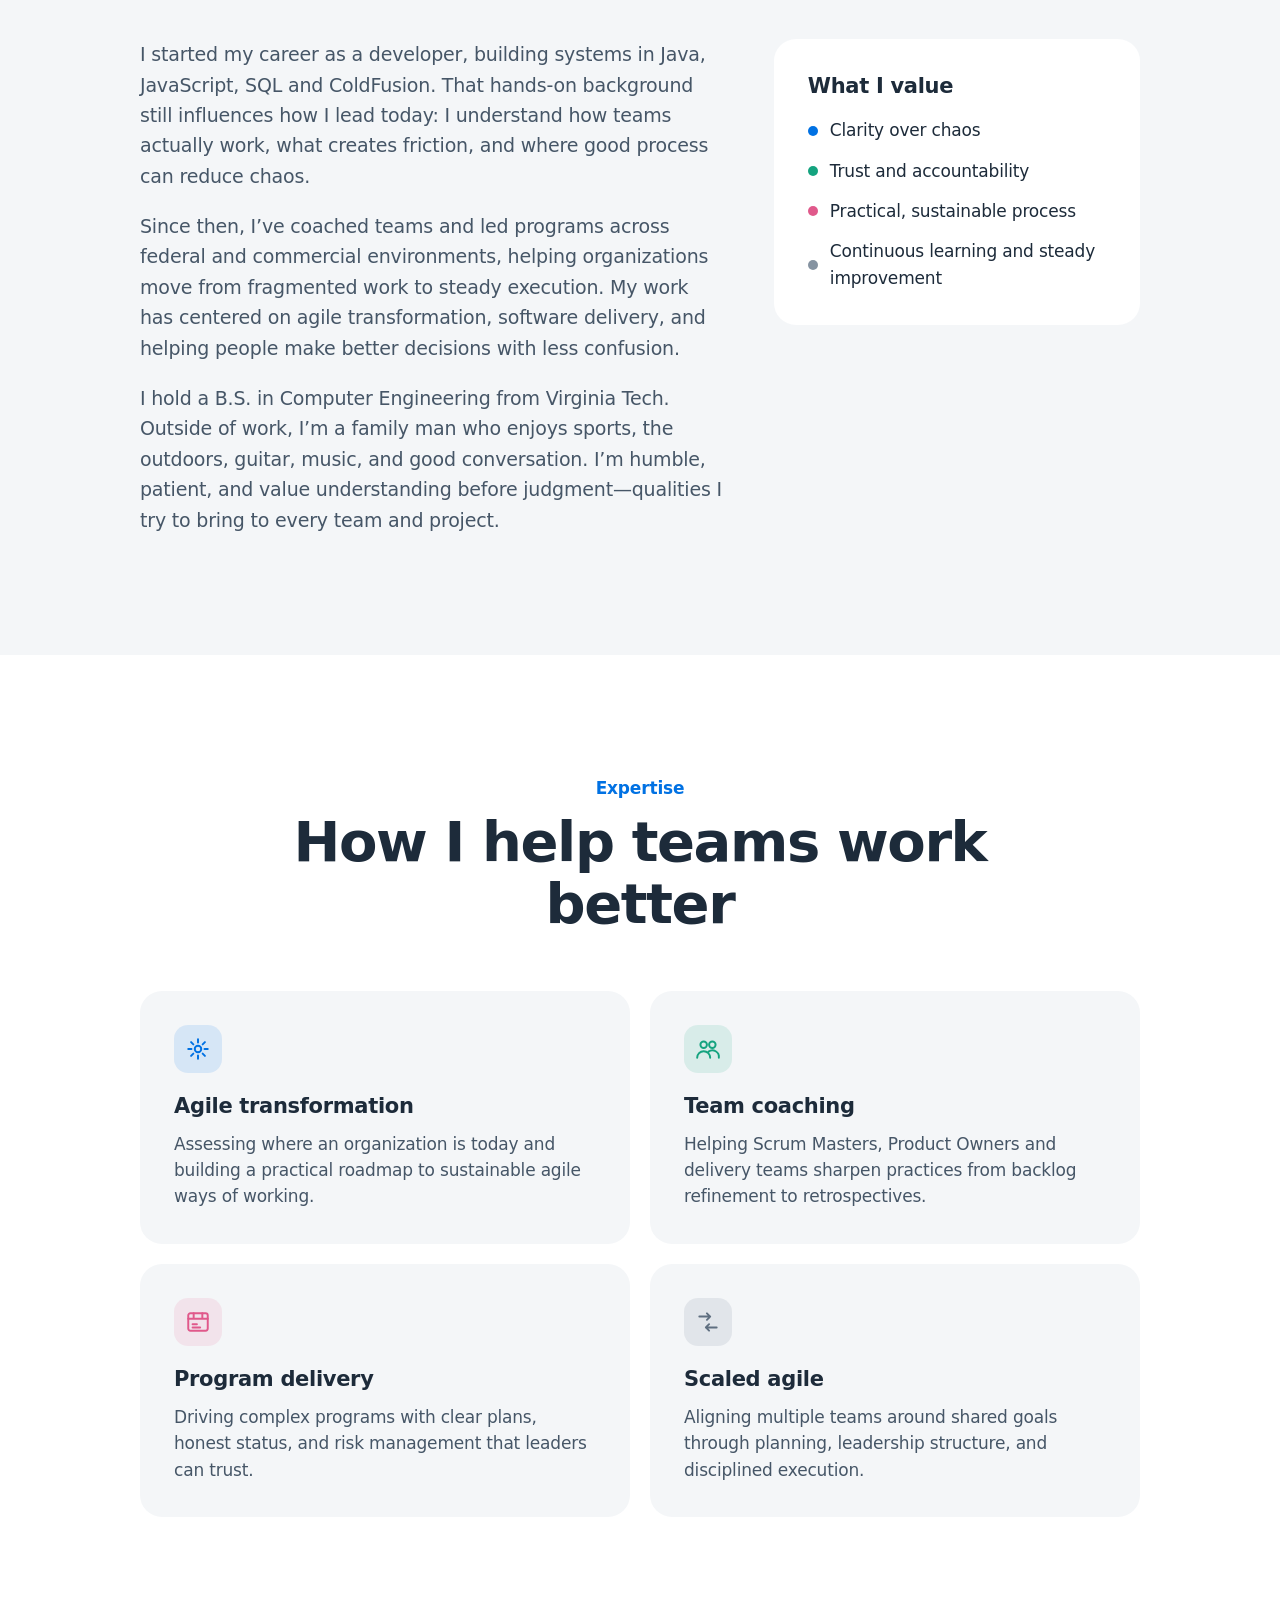
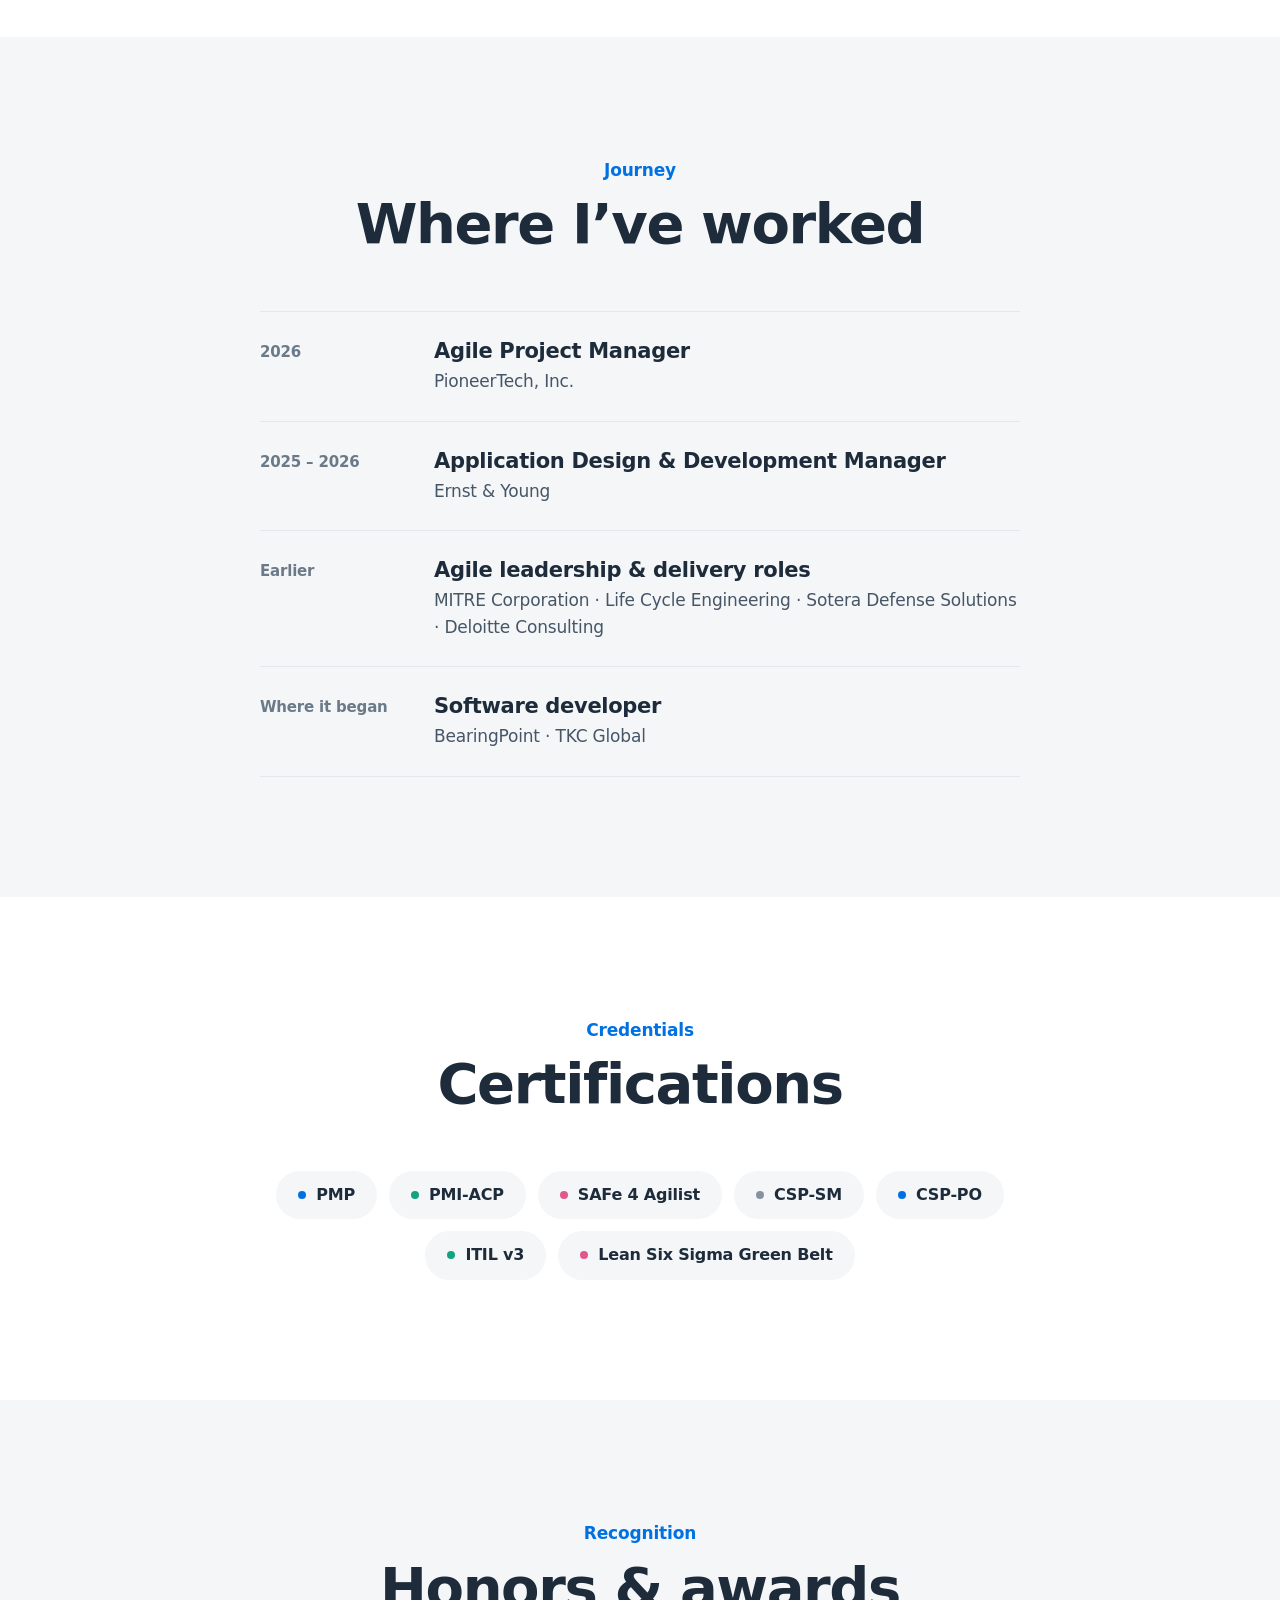
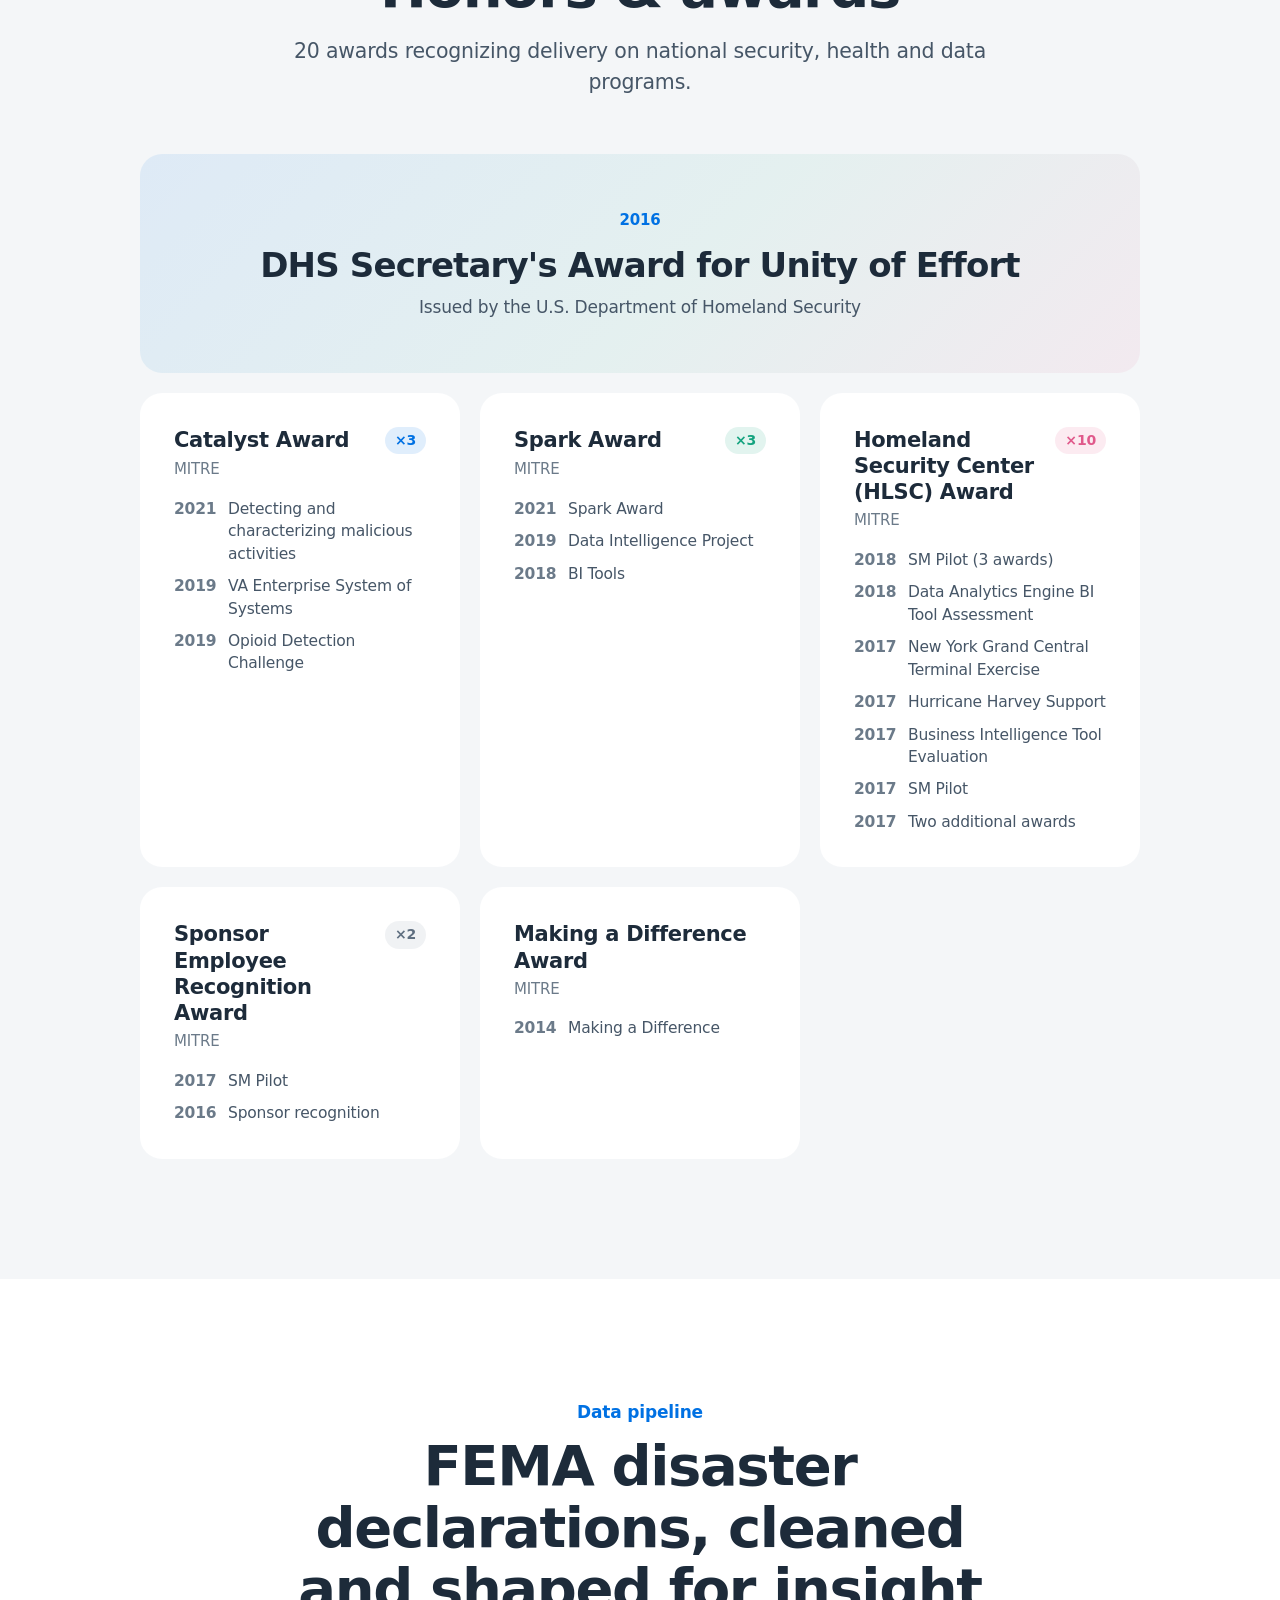
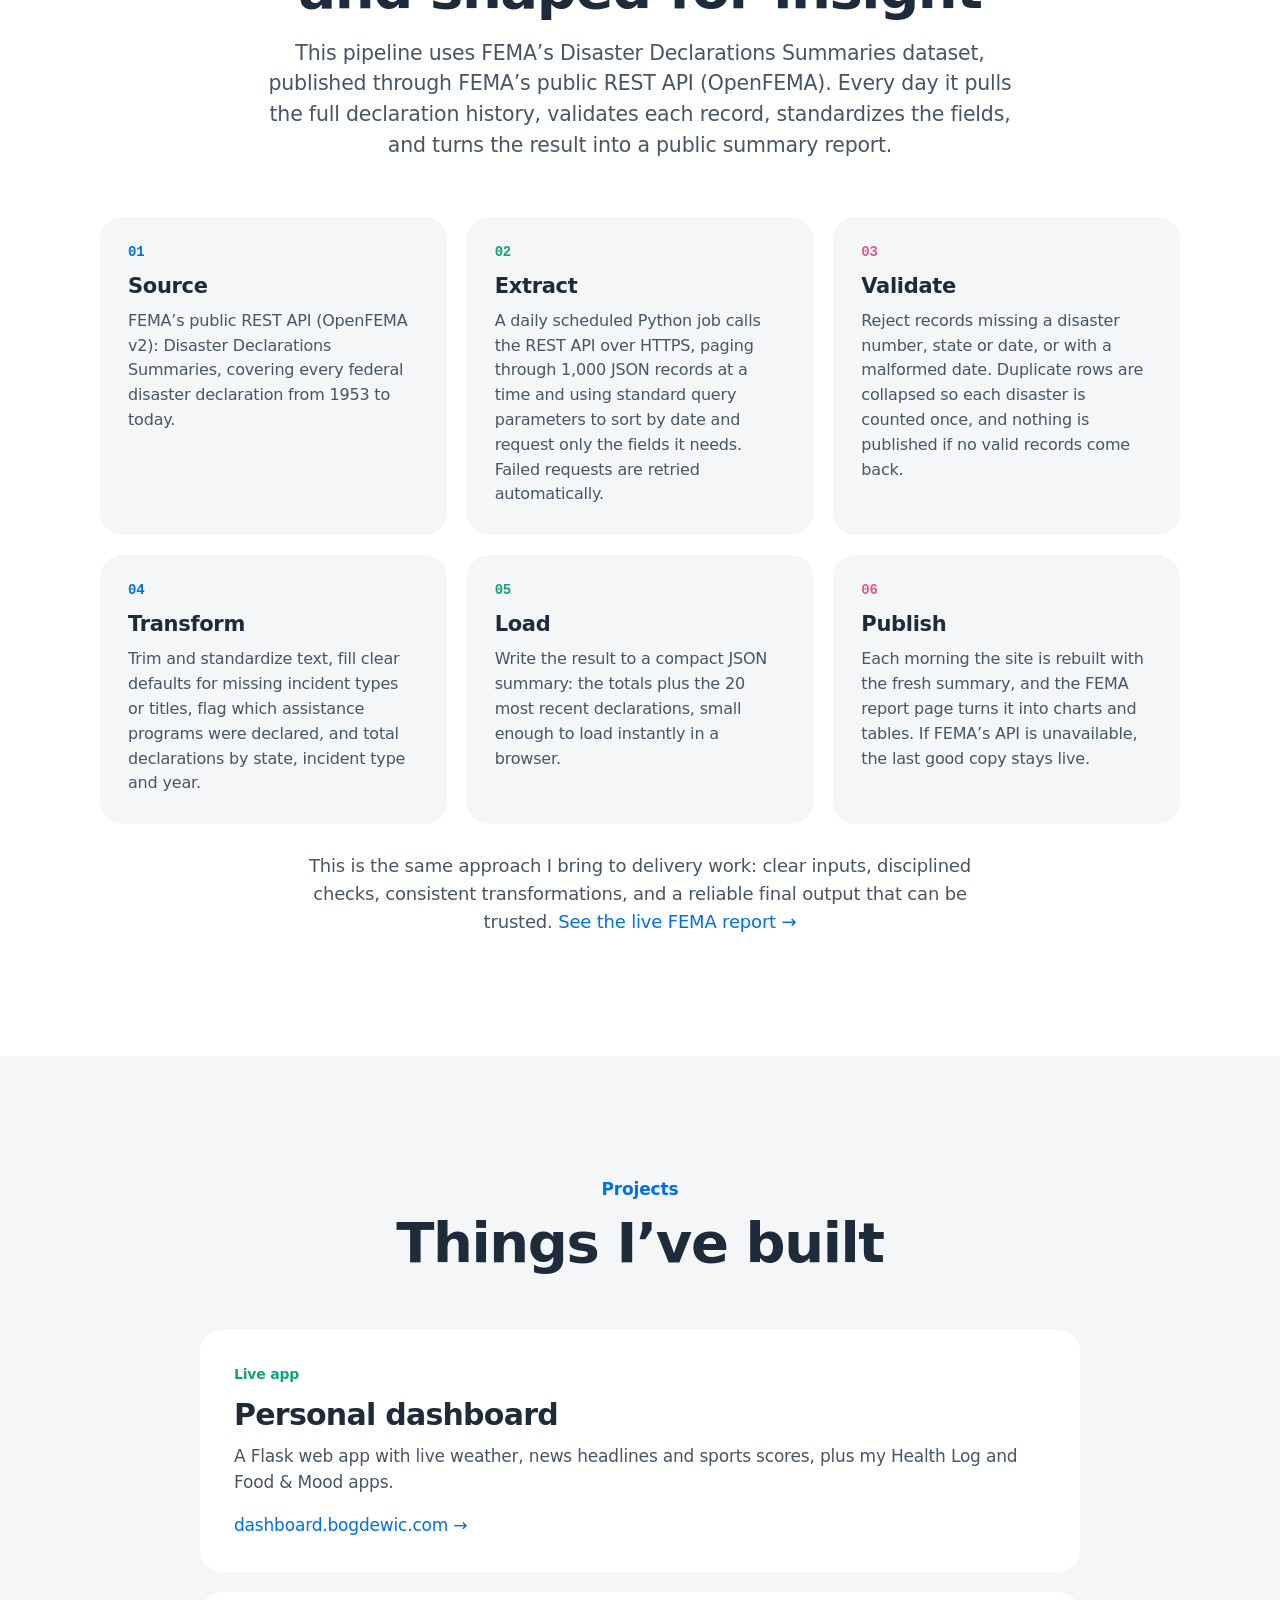
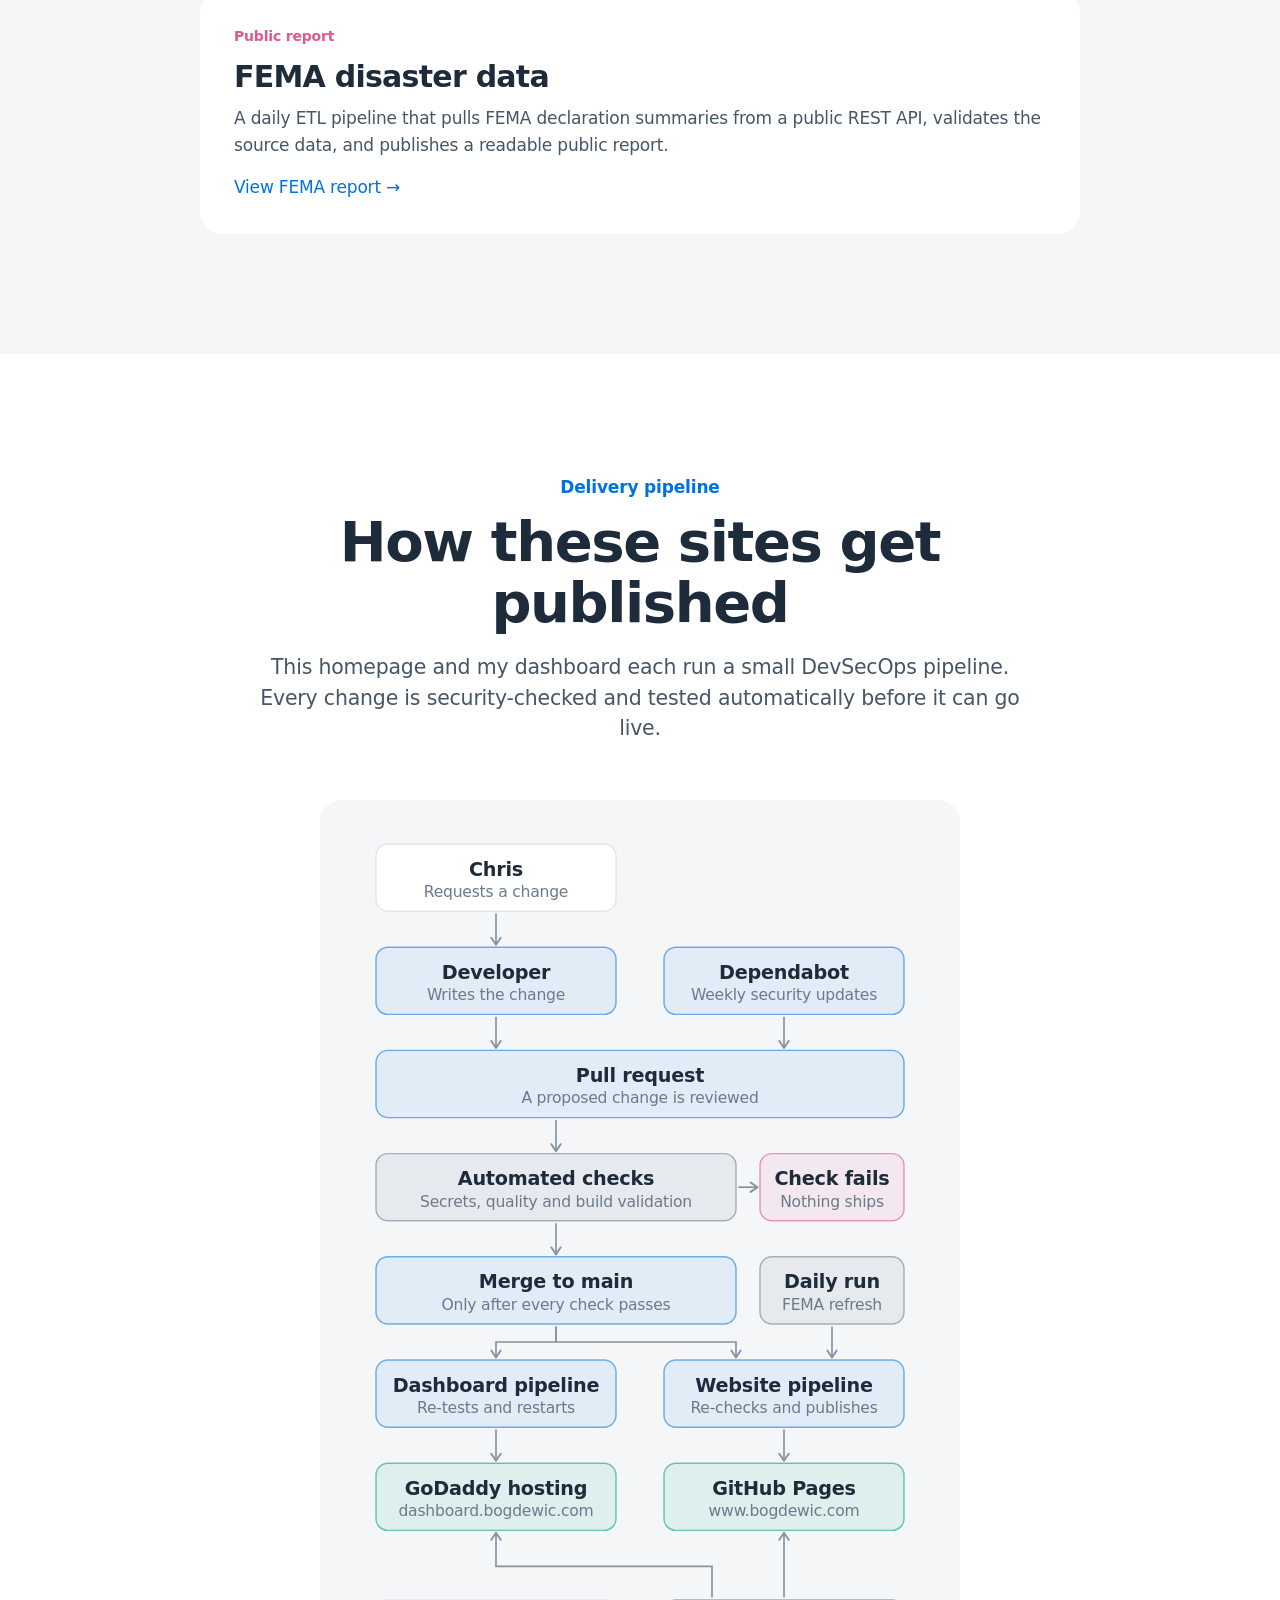
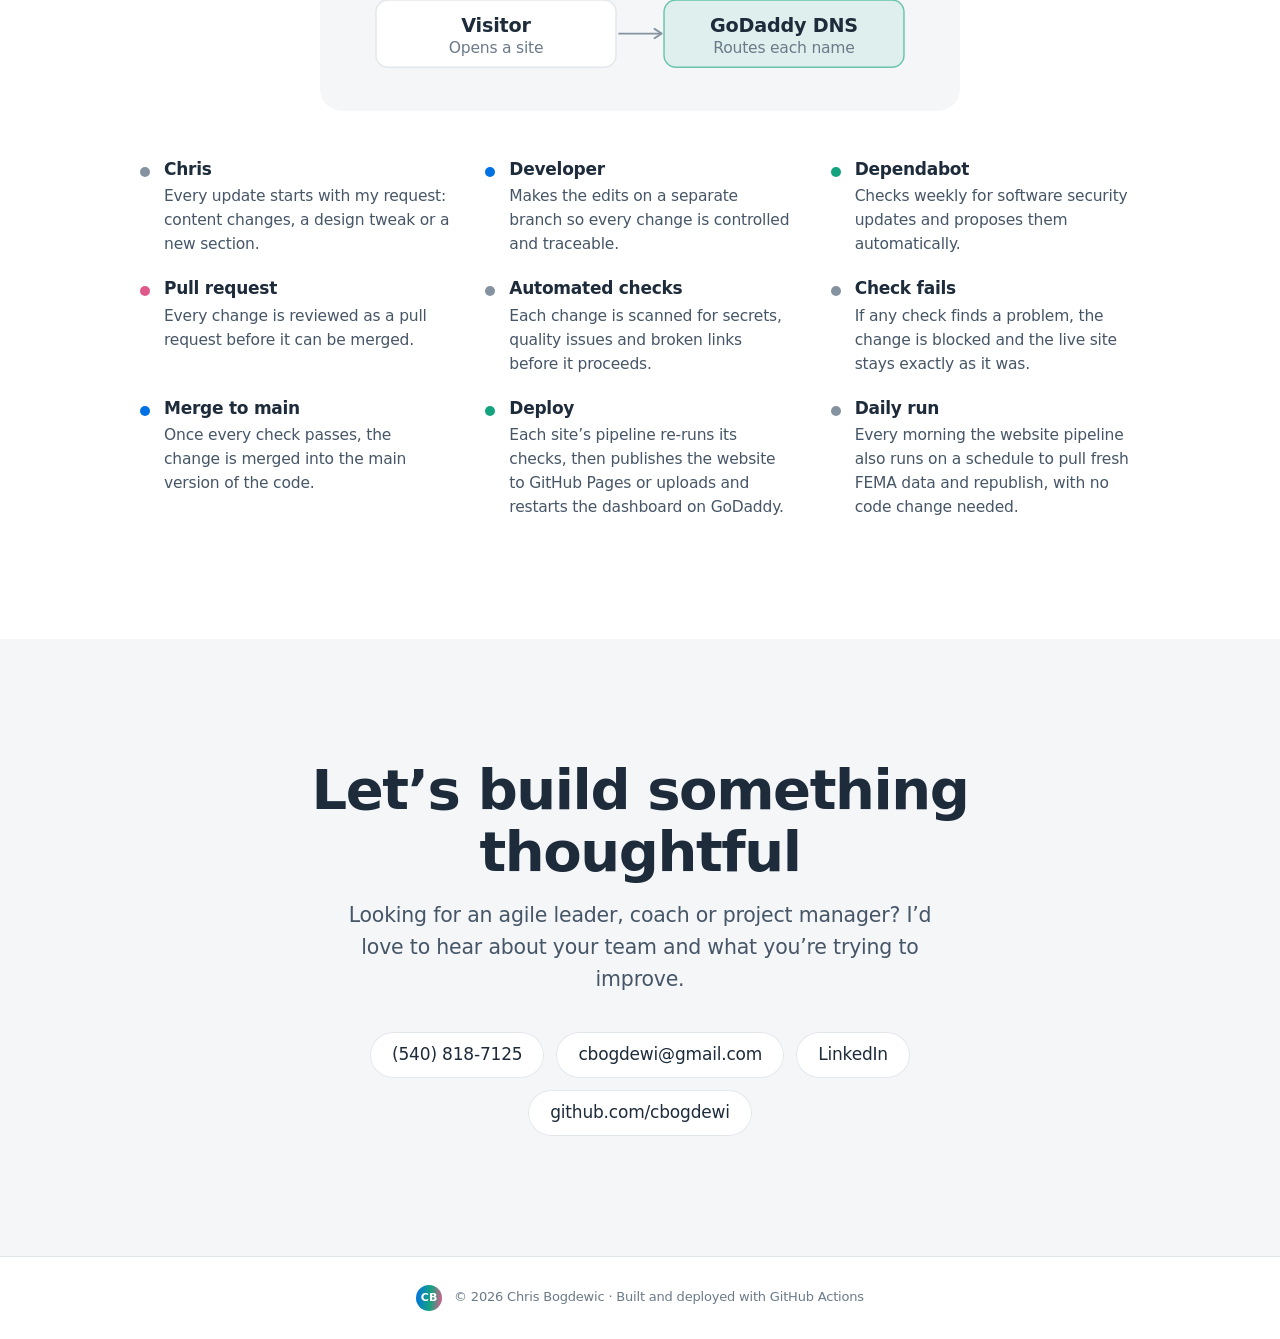
==== commit ad9d5186: "Redesign: clean Apple/Tesla-inspired theme; REST API wording - New palette: blue accent with green, " ====
--- a/index.html
+++ b/index.html
@@ -6,12 +6,12 @@
     <title>Chris Bogdewic | Overview</title>
     <meta property="og:image" content="https://www.bogdewic.com/images/chris-bogdewic-640.jpg">
     <meta name="description" content="Chris Bogdewic: a thoughtful technology leader helping teams turn complex delivery into calm, reliable progress.">
-    <meta name="theme-color" content="#0b6ca8">
+    <meta name="theme-color" content="#ffffff">
     <meta http-equiv="Content-Security-Policy" content="default-src 'self'; style-src 'self' https://fonts.googleapis.com; font-src https://fonts.gstatic.com; img-src 'self' data:; script-src 'self'; object-src 'none'; base-uri 'self'; form-action 'self'">
     <meta name="referrer" content="strict-origin-when-cross-origin">
     <link rel="preconnect" href="https://fonts.googleapis.com">
     <link rel="preconnect" href="https://fonts.gstatic.com" crossorigin>
-    <link rel="stylesheet" href="https://fonts.googleapis.com/css2?family=Alex+Brush&family=Inter:wght@400;500;600;700;800&family=Sora:wght@600;700;800&display=swap">
+    <link rel="stylesheet" href="https://fonts.googleapis.com/css2?family=Inter:wght@400;500;600;700&display=swap">
     <link rel="stylesheet" href="styles.css">
     <link rel="stylesheet" href="nav.css">
     <script src="nav.js" defer></script>
@@ -40,18 +40,15 @@
 
     <main id="main">
       <section class="hero" id="overview">
-        <div class="blob blob-a"></div>
-        <div class="blob blob-b"></div>
-        <div class="blob blob-c"></div>
         <div class="hero-inner">
           <figure class="hero-photo">
             <picture>
-              <source type="image/webp" srcset="images/chris-bogdewic-320.webp 320w, images/chris-bogdewic-640.webp 640w" sizes="(max-width: 899px) 132px, 340px">
-              <img src="images/chris-bogdewic-640.jpg" srcset="images/chris-bogdewic-320.jpg 320w, images/chris-bogdewic-640.jpg 640w" sizes="(max-width: 899px) 132px, 340px" width="640" height="800" alt="Chris Bogdewic smiling, wearing a gray quarter-zip over a light blue collared shirt" fetchpriority="high">
+              <source type="image/webp" srcset="images/chris-bogdewic-320.webp 320w, images/chris-bogdewic-640.webp 640w" sizes="168px">
+              <img src="images/chris-bogdewic-640.jpg" srcset="images/chris-bogdewic-320.jpg 320w, images/chris-bogdewic-640.jpg 640w" sizes="168px" width="640" height="800" alt="Chris Bogdewic smiling, wearing a gray quarter-zip over a light blue collared shirt" fetchpriority="high">
             </picture>
           </figure>
           <div class="hero-copy">
-            <p class="eyebrow">Overview</p>
+            <p class="eyebrow">Agile transformation leader</p>
             <h1>I help teams turn <span class="grad">complex delivery</span> into calm, reliable progress.</h1>
             <p class="lede">I’m Chris Bogdewic—an experienced technology leader who blends hands-on engineering knowledge, agile coaching, and practical program leadership. I help organizations make better decisions, improve delivery, and build systems that can actually scale.</p>
             <div class="cta-row">
@@ -233,19 +230,19 @@
         <div class="section-head">
           <p class="eyebrow">Data pipeline</p>
           <h2>FEMA disaster declarations, cleaned and shaped for insight</h2>
-          <p class="section-lede">This pipeline uses FEMA’s Disaster Declarations Summaries dataset, published through the OpenFEMA API. Every day it pulls the full declaration history, validates each record, standardizes the fields, and turns the result into a public summary report.</p>
+          <p class="section-lede">This pipeline uses FEMA’s Disaster Declarations Summaries dataset, published through FEMA’s public REST API (OpenFEMA). Every day it pulls the full declaration history, validates each record, standardizes the fields, and turns the result into a public summary report.</p>
         </div>
         <div class="pipeline-card card">
           <div class="pipeline-grid">
             <div class="pipeline-step">
               <span class="step-label">01</span>
               <h3>Source</h3>
-              <p>OpenFEMA API v2: Disaster Declarations Summaries, covering every federal disaster declaration from 1953 to today.</p>
+              <p>FEMA’s public REST API (OpenFEMA v2): Disaster Declarations Summaries, covering every federal disaster declaration from 1953 to today.</p>
             </div>
             <div class="pipeline-step">
               <span class="step-label">02</span>
               <h3>Extract</h3>
-              <p>A daily scheduled job pages through the API 1,000 records at a time, requesting only the fields it needs: disaster number, state, declaration date, incident type, title and designated area. Failed requests are retried automatically.</p>
+              <p>A daily scheduled Python job calls the REST API over HTTPS, paging through 1,000 JSON records at a time and using standard query parameters to sort by date and request only the fields it needs. Failed requests are retried automatically.</p>
             </div>
             <div class="pipeline-step">
               <span class="step-label">03</span>
@@ -289,7 +286,7 @@
           <a class="card project" href="fema-disasters.html">
             <span class="project-tag">Public report</span>
             <h3>FEMA disaster data</h3>
-            <p>A daily ETL pipeline that pulls FEMA declaration summaries, validates the source data, and publishes a readable public report.</p>
+            <p>A daily ETL pipeline that pulls FEMA declaration summaries from a public REST API, validates the source data, and publishes a readable public report.</p>
             <span class="project-link">View FEMA report →</span>
           </a>
         </div>
--- a/styles.css
+++ b/styles.css
@@ -1,5 +1,180 @@
-:root{--bg:#eef5f7;--surface:#fff;--ink:#183247;--muted:#526978;--line:#dfeaf0;--blue:#0b6ca8;--green:#4d8f7a;--pink:#d883a6;--slate:#6f7c8c;--shadow:0 14px 35px rgba(21,42,58,.08);--radius:20px;--grad:linear-gradient(120deg,var(--blue),var(--green) 58%,var(--pink))}*{box-sizing:border-box}html{scroll-behavior:smooth;scroll-padding-top:64px}body{margin:0;background:var(--bg);color:var(--ink);font:400 17px/1.65 Inter,system-ui,-apple-system,sans-serif;-webkit-font-smoothing:antialiased}h1,h2,h3{font-family:Sora,Inter,sans-serif;line-height:1.15;margin:0}a{color:inherit}.skip{position:absolute;left:-999px;top:8px;background:var(--ink);color:#fff;padding:8px 14px;border-radius:8px}.skip:focus{left:8px;z-index:100}.brand{display:flex;align-items:center;gap:10px;text-decoration:none}.brand-name{font-family:Sora,sans-serif;font-weight:700}.monogram{display:inline-grid;place-items:center;width:42px;height:42px;border-radius:50%;background:linear-gradient(135deg,var(--blue),var(--green));color:white;font:400 24px/1 'Alex Brush',cursive;padding-top:4px}.monogram.small{width:34px;height:34px;font-size:19px}.hero{position:relative;overflow:hidden;padding:clamp(64px,12vw,140px) clamp(16px,5vw,56px) clamp(60px,9vw,100px)}.blob{position:absolute;border-radius:50%;filter:blur(64px);opacity:.28;z-index:0}.blob-a{width:420px;height:420px;background:var(--blue);top:-120px;right:-80px}.blob-b{width:340px;height:340px;background:var(--green);bottom:-60px;left:12%;opacity:.2}.blob-c{width:240px;height:240px;background:var(--pink);top:24%;right:28%;opacity:.15}.hero-inner{position:relative;z-index:1;max-width:1180px;display:grid;gap:24px}
-.hero-copy{max-width:860px;min-width:0}
-.hero-photo{margin:0;width:132px;height:132px;border-radius:50%;overflow:hidden;border:4px solid #fff;box-shadow:0 14px 34px rgba(21,42,58,.18);background:#dfeaf0}
-.hero-photo img{display:block;width:100%;height:100%;object-fit:cover;object-position:50% 22%}
-@media(min-width:900px){.hero-inner{grid-template-columns:minmax(0,1fr) clamp(280px,28vw,360px);align-items:center;gap:clamp(40px,5vw,72px)}.hero-photo{grid-column:2;grid-row:1;width:100%;height:auto;aspect-ratio:4/5;border-radius:28px;border-width:6px;box-shadow:0 30px 60px rgba(21,42,58,.18)}.hero-photo img{object-position:50% 50%}.hero-copy{grid-column:1;grid-row:1}.hero h1{font-size:clamp(44px,5.2vw,68px)}}.eyebrow{margin:0 0 14px;font-size:12px;font-weight:700;letter-spacing:.14em;text-transform:uppercase;color:var(--blue)}.hero h1{font-size:clamp(40px,7.5vw,78px);font-weight:800;letter-spacing:-.04em}.grad{background:var(--grad);-webkit-background-clip:text;background-clip:text;color:transparent}.lede{font-size:clamp(18px,2.2vw,21px);color:var(--muted);max-width:660px;margin:24px 0 0}.cta-row{display:flex;flex-wrap:wrap;gap:12px;margin-top:32px}.btn{display:inline-block;padding:13px 24px;border-radius:999px;font-weight:700;text-decoration:none;transition:transform .15s,box-shadow .15s}.btn:hover{transform:translateY(-2px)}.btn-primary{background:var(--grad);color:#fff;box-shadow:0 12px 26px rgba(11,108,168,.2)}.btn-ghost{border:1.5px solid var(--line);background:#fff;color:var(--ink)}.stats{display:flex;flex-wrap:wrap;gap:14px 40px;list-style:none;padding:0;margin:48px 0 0}.stats li{display:flex;flex-direction:column}.stats strong{font-family:Sora,sans-serif;font-size:34px;line-height:1.1}.stats span{color:var(--muted);font-size:14px}.section{padding:clamp(56px,9vw,100px) clamp(16px,5vw,56px);max-width:1180px;margin:0 auto}.section-head{margin-bottom:36px}.section h2{font-size:clamp(28px,4.2vw,42px);letter-spacing:-.02em;max-width:720px}.about-grid{display:grid;gap:28px;grid-template-columns:1.6fr 1fr;align-items:start}.about-text p{margin:0 0 18px;color:var(--muted)}.about-text p:first-child{color:var(--ink);font-size:18px}.card{background:var(--surface);border:1px solid var(--line);border-radius:var(--radius);padding:26px;box-shadow:var(--shadow)}.values h3{font-size:18px;margin-bottom:14px}.values ul{list-style:none;margin:0;padding:0;display:grid;gap:12px}.values li{display:flex;align-items:center;gap:12px}.dot{width:12px;height:12px;border-radius:50%;flex:none}.dot-blue{background:var(--blue)}.dot-green{background:var(--green)}.dot-pink{background:var(--pink)}.dot-slate{background:var(--slate)}.dot-gray{background:var(--muted)}.cards{display:grid;gap:20px;grid-template-columns:repeat(auto-fit,minmax(240px,1fr))}.feature{position:relative;overflow:hidden;transition:transform .2s}.feature:hover{transform:translateY(-4px)}.feature:before{content:"";position:absolute;inset:0 0 auto;height:5px;background:var(--accent)}.feature h3{font-size:19px;margin:18px 0 8px}.feature p{margin:0;color:var(--muted);font-size:15.5px}.icon{width:48px;height:48px;border-radius:14px;display:grid;place-items:center;background:color-mix(in srgb,var(--accent) 14%,transparent);color:var(--accent)}.icon svg{width:26px;height:26px;fill:none;stroke:currentColor;stroke-width:1.8;stroke-linecap:round;stroke-linejoin:round}.accent-blue{--accent:var(--blue)}.accent-green{--accent:var(--green)}.accent-pink{--accent:var(--pink)}.accent-slate{--accent:var(--slate)}.timeline{list-style:none;margin:0;padding:0;position:relative}.timeline:before{content:"";position:absolute;left:9px;top:8px;bottom:8px;width:3px;border-radius:3px;background:var(--grad)}.timeline li{position:relative;padding:0 0 34px 44px;display:grid;gap:4px}.timeline li:before{content:"";position:absolute;left:0;top:4px;width:21px;height:21px;border-radius:50%;background:var(--surface);border:4px solid var(--blue)}.timeline li:nth-child(2):before{border-color:var(--green)}.timeline li:nth-child(3):before{border-color:var(--pink)}.timeline li:nth-child(4):before{border-color:var(--slate)}.when{font-size:13px;font-weight:700;letter-spacing:.08em;text-transform:uppercase;color:var(--muted)}.timeline h3{font-size:20px}.timeline p{margin:2px 0 0;color:var(--muted)}.chips{display:flex;flex-wrap:wrap;gap:12px;list-style:none;margin:0;padding:0}.chip{padding:10px 18px;border-radius:999px;font-weight:700;font-size:15px;background:color-mix(in srgb,var(--c) 14%,var(--surface));border:1.5px solid color-mix(in srgb,var(--c) 45%,transparent)}.chip-blue{--c:var(--blue)}.chip-green{--c:var(--green)}.chip-pink{--c:var(--pink)}.chip-slate{--c:var(--slate)}.award-feature{background:var(--grad);color:#fff;border:0;margin-bottom:20px}.award-feature h3{font-size:clamp(22px,3.4vw,28px);margin:10px 0 6px}.award-feature p{margin:0}.award-year{display:inline-block;padding:4px 12px;border-radius:999px;background:rgba(255,255,255,.22);font-size:13px;font-weight:700}.award-grid{display:grid;gap:20px;grid-template-columns:repeat(auto-fit,minmax(280px,1fr));align-items:start}.award{position:relative;overflow:hidden}.award:before{content:"";position:absolute;inset:0 0 auto;height:5px;background:var(--accent)}.award-head{display:flex;justify-content:space-between;align-items:baseline;gap:12px}.award-head h3{font-size:18px}.award-count{font-family:Sora,sans-serif;font-weight:700;color:var(--accent);flex:none}.award-issuer{margin:4px 0 14px;color:var(--muted);font-size:14px}.award-list{list-style:none;margin:0;padding:0;display:grid;gap:8px}.award-list li{display:flex;gap:12px;font-size:15px;line-height:1.45}.award-list span{flex:none;width:40px;font-weight:700;color:var(--muted);font-size:14px}.project-stack{display:flex;flex-direction:column;gap:20px;max-width:720px}.project{display:block;text-decoration:none;transition:transform .2s}.project:hover{transform:translateY(-4px)}.project h3{font-size:22px;margin:12px 0 8px}.project p{margin:0;color:var(--muted)}.project-tag{display:inline-block;padding:4px 12px;border-radius:999px;font-size:13px;font-weight:700;background:rgba(77,143,122,.12);color:var(--green)}.project-link{display:inline-block;margin-top:16px;font-weight:700;color:var(--blue)}.section-lede{color:var(--muted);max-width:700px;margin:14px 0 0}.pipeline-card{padding:clamp(22px,4vw,36px)}.pipeline-grid{display:grid;grid-template-columns:repeat(3,minmax(0,1fr));gap:20px;margin:0 0 28px}.pipeline-step{background:linear-gradient(180deg,#f8fbfc,#fff);border:1px solid var(--line);border-radius:18px;padding:20px 18px}.step-label{display:inline-flex;align-items:center;justify-content:center;width:36px;height:36px;border-radius:50%;background:rgba(11,108,168,.12);color:var(--blue);font-weight:700;margin-bottom:10px}.pipeline-step h3{font-size:18px;margin:0 0 8px}.pipeline-step p{margin:0;color:var(--muted);font-size:15px}.pipeline-summary{padding-top:18px;border-top:1px solid var(--line)}.pipeline-summary p{margin:0;color:var(--muted)}.inline-link{font-weight:700;color:var(--blue);text-decoration:none;white-space:nowrap}.inline-link:hover{text-decoration:underline}.flow-wrap{padding:clamp(14px,3vw,28px);max-width:640px;margin:0 auto 36px}.flow{display:block;width:100%;height:auto}.fn rect{stroke-width:1.2}.fn text{text-anchor:middle;dominant-baseline:central;font-family:Inter,system-ui,sans-serif}.fn-t{font-size:16px;font-weight:700}.fn-s{font-size:13px}.fn-person rect{fill:var(--surface);stroke:var(--line)}.fn-person .fn-t{fill:var(--ink)}.fn-person .fn-s{fill:var(--muted)}.fn-build rect{fill:rgba(11,108,168,.12);stroke:var(--blue)}.fn-host rect{fill:rgba(77,143,122,.12);stroke:var(--green)}.fn-fail rect{fill:rgba(216,131,166,.12);stroke:var(--pink)}.fn-check rect{fill:rgba(111,124,140,.12);stroke:var(--slate)}.fn-build text,.fn-host text,.fn-fail text,.fn-check text{fill:var(--ink)}.fn-build .fn-s,.fn-host .fn-s,.fn-fail .fn-s,.fn-check .fn-s{fill:var(--muted)}.fa{stroke:var(--muted);stroke-width:1.4;marker-end:url(#arrowhead)}.flow-steps{list-style:none;margin:0;padding:0;display:grid;gap:14px 28px;grid-template-columns:repeat(auto-fit,minmax(260px,1fr))}.flow-steps li{display:flex;gap:14px;align-items:flex-start}.flow-steps h3{font-size:17px;margin:0 0 4px}.flow-steps p{margin:0;color:var(--muted);font-size:15.5px}.step-dot{width:14px;height:14px;border-radius:50%;flex:none;margin-top:5px}.contact-list{list-style:none;margin:28px 0 0;padding:0;display:flex;flex-wrap:wrap;justify-content:center;gap:12px}.contact-list a{display:inline-block;padding:12px 22px;border-radius:999px;background:#fff;color:var(--ink);font-weight:700;text-decoration:none;border:1px solid var(--line)}.contact-card{background:var(--grad);color:#fff;border-radius:28px;padding:clamp(36px,6vw,64px);text-align:center;box-shadow:0 22px 56px rgba(11,108,168,.18)}.contact-card h2{margin:0 auto}.contact-card p{max-width:560px;margin:16px auto 0}.contact-card .cta-row{justify-content:center}.footer{display:flex;align-items:center;justify-content:center;gap:12px;flex-wrap:wrap;padding:32px 16px 48px;color:var(--muted);font-size:14px;text-align:center}.footer p{margin:0}@media(max-width:760px){.about-grid{grid-template-columns:1fr}.pipeline-grid{grid-template-columns:1fr 1fr}}@media(max-width:420px){.pipeline-grid{grid-template-columns:1fr}.stats{gap:18px 28px}}@media(prefers-reduced-motion:reduce){html{scroll-behavior:auto}.btn,.feature,.project{transition:none}}
+/* Bogdewic: clean, Apple/Tesla-inspired theme. Blues, greens, greys and pinks; no black. */
+:root{
+  --ink:#1d2b3a;--ink-2:#465667;--ink-3:#6b7a89;
+  --bg:#ffffff;--bg-alt:#f4f6f8;--line:#e2e7ec;
+  --blue:#0071e3;--blue-hover:#0062c4;--green:#14a37f;--pink:#e0598b;--grey:#8593a1;
+  --grad:linear-gradient(95deg,#0071e3 0%,#14a37f 55%,#e0598b 100%);
+  --font:-apple-system,BlinkMacSystemFont,"SF Pro Display","SF Pro Text",Inter,system-ui,"Segoe UI",sans-serif;
+  --page:max(20px,calc((100% - 1080px)/2));
+  --radius:22px;
+}
+*{box-sizing:border-box}
+html{scroll-behavior:smooth;scroll-padding-top:56px;-webkit-text-size-adjust:100%}
+body{margin:0;background:var(--bg);color:var(--ink);font:400 17px/1.55 var(--font);letter-spacing:-.011em;-webkit-font-smoothing:antialiased}
+img{max-width:100%}
+a{color:var(--blue)}
+h1,h2,h3{margin:0;color:var(--ink);font-weight:700;letter-spacing:-.025em;line-height:1.1}
+h3{font-size:21px;font-weight:600;letter-spacing:-.015em;line-height:1.25}
+p{margin:0}
+.skip{position:absolute;left:-999px;top:8px;background:var(--ink);color:#fff;padding:8px 14px;border-radius:10px;text-decoration:none}
+.skip:focus{left:8px;z-index:100}
+:focus-visible{outline:2px solid var(--blue);outline-offset:3px}
+
+/* ---------- Sections: full-width bands that alternate white / light grey ---------- */
+.section{padding:clamp(72px,10vw,120px) var(--page)}
+main>section:nth-child(even){background:var(--bg-alt)}
+.section-head{max-width:760px;margin:0 auto clamp(36px,5vw,56px);text-align:center}
+.eyebrow{margin:0 0 10px;font-size:17px;font-weight:600;color:var(--blue);letter-spacing:-.01em}
+.section-head h2{font-size:clamp(34px,4.8vw,56px)}
+.section-lede{margin-top:18px;font-size:clamp(18px,1.6vw,21px);line-height:1.5;color:var(--ink-2)}
+
+/* Cards: grey on white bands, white on grey bands. No borders, no heavy shadows. */
+.card{background:var(--bg-alt);border-radius:var(--radius);padding:clamp(24px,3vw,34px)}
+main>section:nth-child(even) .card{background:#fff}
+.card p{color:var(--ink-2)}
+
+/* ---------- Buttons ---------- */
+.btn{display:inline-flex;align-items:center;justify-content:center;min-height:46px;padding:0 24px;border-radius:999px;font-size:17px;font-weight:500;text-decoration:none;transition:background-color .2s,color .2s}
+.btn-primary{background:var(--blue);color:#fff}
+.btn-primary:hover{background:var(--blue-hover)}
+.btn-ghost{color:var(--blue);box-shadow:inset 0 0 0 1.5px var(--blue)}
+.btn-ghost:hover{background:var(--blue);color:#fff}
+
+/* ---------- Hero ---------- */
+.hero{padding:clamp(56px,9vw,104px) var(--page) clamp(48px,6vw,72px);text-align:center;background:radial-gradient(1100px 520px at 50% -10%,rgba(0,113,227,.08),transparent 70%),radial-gradient(700px 420px at 85% 20%,rgba(224,89,139,.06),transparent 70%),radial-gradient(700px 420px at 12% 30%,rgba(20,163,127,.06),transparent 70%),#fff}
+.hero-inner{max-width:900px;margin:0 auto;display:flex;flex-direction:column;align-items:center}
+.hero-photo{margin:0 0 28px;width:clamp(128px,15vw,168px);height:clamp(128px,15vw,168px);flex:none;border-radius:50%;padding:4px;background:var(--grad)}
+.hero-photo picture,.hero-photo img{display:block;width:100%;height:100%;border-radius:50%;object-fit:cover;object-position:50% 22%;border:4px solid #fff;background:var(--bg-alt)}
+.hero-copy{display:flex;flex-direction:column;align-items:center}
+.hero .eyebrow{font-size:clamp(17px,1.6vw,21px);margin-bottom:14px}
+.hero h1{font-size:clamp(42px,7vw,80px);letter-spacing:-.035em;line-height:1.05;max-width:16ch}
+.grad{background:var(--grad);-webkit-background-clip:text;background-clip:text;color:transparent}
+.lede{margin-top:24px;max-width:640px;font-size:clamp(18px,1.8vw,22px);line-height:1.5;color:var(--ink-2)}
+.cta-row{display:flex;flex-wrap:wrap;justify-content:center;gap:14px;margin-top:34px}
+.stats{list-style:none;margin:clamp(48px,6vw,72px) 0 0;padding:0;width:100%;max-width:820px;display:grid;grid-template-columns:repeat(3,1fr)}
+.stats li{display:flex;flex-direction:column;gap:4px;padding:8px 12px}
+.stats li+li{border-left:1px solid var(--line)}
+.stats strong{font-size:clamp(34px,4.6vw,52px);font-weight:700;letter-spacing:-.03em;line-height:1;background:var(--grad);-webkit-background-clip:text;background-clip:text;color:transparent}
+.stats span{font-size:15px;color:var(--ink-3)}
+
+/* ---------- About ---------- */
+.about-grid{display:grid;grid-template-columns:minmax(0,1.6fr) minmax(0,1fr);gap:clamp(24px,4vw,48px);align-items:start;max-width:1000px;margin:0 auto}
+.about-text{display:grid;gap:20px;font-size:19px;line-height:1.6;color:var(--ink-2)}
+.values h3{margin-bottom:18px}
+.values ul{list-style:none;margin:0;padding:0;display:grid;gap:14px}
+.values li{display:flex;align-items:center;gap:12px;font-weight:500;color:var(--ink)}
+.dot,.step-dot{flex:none;width:10px;height:10px;border-radius:50%;background:var(--grey)}
+.dot-blue{background:var(--blue)}.dot-green{background:var(--green)}.dot-pink{background:var(--pink)}.dot-slate,.dot-gray{background:var(--grey)}
+
+/* ---------- Expertise ---------- */
+.cards{display:grid;grid-template-columns:repeat(2,minmax(0,1fr));gap:20px;max-width:1000px;margin:0 auto}
+.feature{display:grid;gap:12px;transition:transform .3s ease}
+.feature:hover{transform:translateY(-3px)}
+.icon{--c:var(--blue);width:48px;height:48px;display:grid;place-items:center;border-radius:14px;background:color-mix(in srgb,var(--c) 12%,transparent);color:var(--c);margin-bottom:8px}
+.icon svg{width:26px;height:26px;fill:none;stroke:currentColor;stroke-width:1.8;stroke-linecap:round;stroke-linejoin:round}
+.accent-blue{--c:var(--blue)}.accent-green{--c:var(--green)}.accent-pink{--c:var(--pink)}.accent-slate{--c:var(--grey)}
+.accent-blue .icon{--c:var(--blue)}.accent-green .icon{--c:var(--green)}.accent-pink .icon{--c:var(--pink)}.accent-slate .icon{--c:#5f6f80}
+
+/* ---------- Journey ---------- */
+.timeline{list-style:none;margin:0 auto;padding:0;max-width:760px}
+.timeline li{display:grid;grid-template-columns:150px minmax(0,1fr);gap:24px;padding:26px 0;border-top:1px solid var(--line)}
+.timeline li:last-child{border-bottom:1px solid var(--line)}
+.when{font-size:15px;font-weight:600;color:var(--ink-3);padding-top:3px}
+.timeline p{margin-top:4px;color:var(--ink-2)}
+
+/* ---------- Certifications ---------- */
+.chips{list-style:none;margin:0 auto;padding:0;max-width:820px;display:flex;flex-wrap:wrap;justify-content:center;gap:12px}
+.chip{padding:12px 22px;border-radius:999px;font-size:16px;font-weight:600;background:var(--bg-alt);color:var(--ink)}
+main>section:nth-child(even) .chip{background:#fff}
+.chip:before{content:"";display:inline-block;width:8px;height:8px;border-radius:50%;margin-right:10px;vertical-align:1px;background:var(--grey)}
+.chip-blue:before{background:var(--blue)}.chip-green:before{background:var(--green)}.chip-pink:before{background:var(--pink)}
+
+/* ---------- Awards ---------- */
+.award-feature{max-width:1000px;margin:0 auto 20px;text-align:center;padding:clamp(32px,5vw,52px);background:linear-gradient(135deg,rgba(0,113,227,.09),rgba(20,163,127,.07) 55%,rgba(224,89,139,.08))!important}
+.award-year{display:inline-block;margin-bottom:12px;font-size:15px;font-weight:600;color:var(--blue)}
+.award-feature h3{font-size:clamp(24px,3vw,34px);letter-spacing:-.025em}
+.award-feature p{margin-top:8px}
+.award-grid{display:grid;grid-template-columns:repeat(auto-fill,minmax(300px,1fr));gap:20px;max-width:1000px;margin:0 auto}
+.award-head{display:flex;justify-content:space-between;align-items:flex-start;gap:12px}
+.award-count{flex:none;padding:3px 10px;border-radius:999px;font-size:14px;font-weight:600;background:color-mix(in srgb,var(--c,var(--blue)) 12%,transparent);color:var(--c,var(--blue))}
+.accent-slate .award-count{color:#5f6f80}
+.award-issuer{margin:4px 0 16px;font-size:15px;color:var(--ink-3)!important}
+.award-list{list-style:none;margin:0;padding:0;display:grid;gap:10px}
+.award-list li{display:flex;gap:14px;font-size:15.5px;line-height:1.45;color:var(--ink-2)}
+.award-list span{flex:none;width:40px;font-weight:600;color:var(--ink-3);font-variant-numeric:tabular-nums}
+
+/* ---------- Data pipeline ---------- */
+.pipeline-card{max-width:1080px;margin:0 auto;padding:0;background:none!important}
+.pipeline-grid{display:grid;grid-template-columns:repeat(3,minmax(0,1fr));gap:20px}
+.pipeline-step{background:var(--bg-alt);border-radius:var(--radius);padding:28px}
+main>section:nth-child(even) .pipeline-step{background:#fff}
+.step-label{display:block;margin-bottom:14px;font:600 14px/1 ui-monospace,"SF Mono",Menlo,Consolas,monospace;color:var(--blue)}
+.pipeline-step:nth-child(3n+2) .step-label{color:var(--green)}
+.pipeline-step:nth-child(3n) .step-label{color:var(--pink)}
+.pipeline-step h3{margin-bottom:10px}
+.pipeline-step p{color:var(--ink-2);font-size:16px}
+.pipeline-summary{margin-top:28px;text-align:center}
+.pipeline-summary p{max-width:720px;margin:0 auto;color:var(--ink-2);font-size:18px}
+.inline-link{display:inline-block;font-weight:500;text-decoration:none;white-space:nowrap}
+.inline-link:hover{text-decoration:underline}
+
+/* ---------- Projects ---------- */
+.project-stack{display:grid;gap:20px;max-width:880px;margin:0 auto}
+.project{display:grid;gap:10px;text-decoration:none;color:var(--ink);transition:transform .3s ease,box-shadow .3s ease}
+.project:hover{transform:translateY(-3px);box-shadow:0 20px 40px rgba(29,43,58,.08)}
+.project h3{font-size:clamp(24px,2.6vw,30px);letter-spacing:-.025em}
+.project-tag{font-size:14px;font-weight:600;color:var(--green)}
+.project:nth-child(2) .project-tag{color:var(--pink)}
+.project-link{margin-top:6px;font-weight:500;color:var(--blue)}
+
+/* ---------- Delivery flowchart ---------- */
+.flow-wrap{padding:clamp(16px,3vw,32px);max-width:640px;margin:0 auto 48px}
+.flow{display:block;width:100%;height:auto}
+.fn rect{stroke-width:1.2}
+.fn text{text-anchor:middle;dominant-baseline:central;font-family:var(--font)}
+.fn-t{font-size:16px;font-weight:600}
+.fn-s{font-size:13px}
+.fn-person rect{fill:#fff;stroke:var(--line)}
+.fn-build rect{fill:rgba(0,113,227,.08);stroke:rgba(0,113,227,.55)}
+.fn-host rect{fill:rgba(20,163,127,.09);stroke:rgba(20,163,127,.6)}
+.fn-fail rect{fill:rgba(224,89,139,.09);stroke:rgba(224,89,139,.6)}
+.fn-check rect{fill:rgba(133,147,161,.12);stroke:rgba(133,147,161,.7)}
+.fn .fn-t{fill:var(--ink)}
+.fn .fn-s{fill:var(--ink-3)}
+.fa{stroke:var(--grey);stroke-width:1.4;marker-end:url(#arrowhead)}
+.flow-steps{list-style:none;margin:0 auto;padding:0;max-width:1000px;display:grid;gap:22px 36px;grid-template-columns:repeat(auto-fit,minmax(280px,1fr))}
+.flow-steps li{display:flex;gap:14px;align-items:flex-start}
+.flow-steps .step-dot{margin-top:8px}
+.flow-steps h3{font-size:17px;margin:0 0 4px}
+.flow-steps p{color:var(--ink-2);font-size:15.5px}
+
+/* ---------- Contact ---------- */
+.contact{text-align:center}
+.contact-card{max-width:760px;margin:0 auto}
+.contact-card h2{font-size:clamp(34px,4.8vw,56px)}
+.contact-card>p{margin:18px auto 0;max-width:600px;font-size:clamp(18px,1.6vw,21px);color:var(--ink-2)}
+.contact-list{list-style:none;margin:36px 0 0;padding:0;display:flex;flex-wrap:wrap;justify-content:center;gap:12px}
+.contact-list a{display:inline-flex;align-items:center;min-height:46px;padding:0 22px;border-radius:999px;background:#fff;color:var(--ink);font-weight:500;text-decoration:none;box-shadow:inset 0 0 0 1px var(--line);transition:box-shadow .2s,color .2s}
+.contact-list a:hover{color:var(--blue);box-shadow:inset 0 0 0 1.5px var(--blue)}
+
+/* ---------- Footer ---------- */
+.footer{display:flex;align-items:center;justify-content:center;gap:12px;padding:28px var(--page);border-top:1px solid var(--line);font-size:13px;color:var(--ink-3)}
+.monogram{display:inline-grid;place-items:center;width:26px;height:26px;border-radius:50%;background:var(--grad);color:#fff;font-size:11px;font-weight:700;letter-spacing:.02em}
+
+/* ---------- Responsive ---------- */
+@media(max-width:860px){
+  .about-grid{grid-template-columns:1fr}
+  .pipeline-grid{grid-template-columns:repeat(2,minmax(0,1fr))}
+}
+@media(max-width:640px){
+  body{font-size:16px}
+  .cards,.pipeline-grid{grid-template-columns:1fr}
+  .about-text{font-size:17px}
+  .stats strong{font-size:32px}
+  .stats span{font-size:13px}
+  .stats li{padding:6px 8px}
+  .timeline li{grid-template-columns:1fr;gap:4px;padding:20px 0}
+  .award-grid{grid-template-columns:1fr}
+  .btn{flex:1 1 auto}
+}
+@media(prefers-reduced-motion:reduce){html{scroll-behavior:auto}.feature,.project{transition:none}.feature:hover,.project:hover{transform:none}}
--- a/nav.css
+++ b/nav.css
@@ -1,18 +1,18 @@
-/* Shared site navigation, used on every page. */
-.site-nav{position:sticky;top:0;z-index:50;display:flex;align-items:center;gap:16px;padding:8px clamp(12px,4vw,48px);background:rgba(238,245,247,.96);backdrop-filter:blur(14px);-webkit-backdrop-filter:blur(14px);border-bottom:1px solid #dfeaf0;font-family:Inter,system-ui,-apple-system,sans-serif}
-.site-nav .sn-brand{display:flex;align-items:center;gap:8px;flex:none;text-decoration:none;color:#183247}
-.site-nav .sn-mark{display:inline-grid;place-items:center;width:34px;height:34px;border-radius:50%;background:linear-gradient(135deg,#0b6ca8,#4d8f7a);color:#fff;font:400 19px/1 'Alex Brush',cursive;padding-top:3px}
-.site-nav .sn-name{font-family:Sora,Inter,sans-serif;font-weight:700;font-size:16px}
+/* Shared site navigation, used on every page. Slim, translucent, Apple-style. */
+.site-nav{position:sticky;top:0;z-index:50;display:flex;align-items:center;gap:16px;height:52px;padding:0 max(16px,calc((100% - 1080px)/2));background:rgba(255,255,255,.82);backdrop-filter:saturate(180%) blur(20px);-webkit-backdrop-filter:saturate(180%) blur(20px);border-bottom:1px solid rgba(29,43,58,.08);font-family:-apple-system,BlinkMacSystemFont,"SF Pro Text",Inter,system-ui,"Segoe UI",sans-serif}
+.site-nav .sn-brand{display:flex;align-items:center;gap:9px;flex:none;text-decoration:none;color:#1d2b3a}
+.site-nav .sn-mark{display:inline-grid;place-items:center;width:28px;height:28px;border-radius:50%;background:linear-gradient(135deg,#0071e3,#14a37f 60%,#e0598b);color:#fff;font-size:11px;font-weight:700;letter-spacing:.02em}
+.site-nav .sn-name{font-weight:600;font-size:16px;letter-spacing:-.015em}
 .site-nav nav{flex:1;min-width:0}
-.site-nav .sn-links{display:flex;flex-wrap:wrap;justify-content:flex-end;gap:4px;list-style:none;margin:0;padding:0}
-.site-nav .sn-links a{display:block;padding:6px 10px;border-radius:999px;white-space:nowrap;text-decoration:none;font-weight:600;font-size:14px;line-height:1.4;color:#526978}
-.site-nav .sn-links a:hover{color:#183247;background:rgba(11,108,168,.07)}
-.site-nav .sn-links a[aria-current="page"]{color:#0b6ca8;background:rgba(11,108,168,.1)}
+.site-nav .sn-links{display:flex;flex-wrap:wrap;justify-content:flex-end;gap:2px;list-style:none;margin:0;padding:0}
+.site-nav .sn-links a{display:block;padding:6px 11px;border-radius:999px;white-space:nowrap;text-decoration:none;font-weight:400;font-size:13.5px;line-height:1.4;color:#465667;transition:color .2s}
+.site-nav .sn-links a:hover{color:#0071e3}
+.site-nav .sn-links a[aria-current="page"]{color:#0071e3;font-weight:500}
 
 /* Menu button: only shown on small screens, and only once nav.js has loaded. */
-.site-nav .sn-toggle{display:none;margin-left:auto;width:42px;height:42px;place-items:center;padding:0;border:1px solid #dfeaf0;border-radius:12px;background:#fff;color:#183247;cursor:pointer}
-.site-nav .sn-toggle:focus-visible{outline:2px solid #0b6ca8;outline-offset:2px}
-.site-nav .sn-bars,.site-nav .sn-bars:before,.site-nav .sn-bars:after{display:block;width:18px;height:2px;border-radius:2px;background:currentColor;transition:transform .2s,background-color .2s}
+.site-nav .sn-toggle{display:none;margin-left:auto;width:40px;height:40px;place-items:center;padding:0;border:0;border-radius:10px;background:transparent;color:#1d2b3a;cursor:pointer}
+.site-nav .sn-toggle:focus-visible{outline:2px solid #0071e3;outline-offset:2px}
+.site-nav .sn-bars,.site-nav .sn-bars:before,.site-nav .sn-bars:after{display:block;width:18px;height:1.5px;border-radius:2px;background:currentColor;transition:transform .25s,background-color .25s}
 .site-nav .sn-bars{position:relative}
 .site-nav .sn-bars:before,.site-nav .sn-bars:after{content:"";position:absolute;left:0}
 .site-nav .sn-bars:before{top:-6px}
@@ -22,13 +22,15 @@
 .site-nav.sn-open .sn-bars:after{transform:translateY(-6px) rotate(-45deg)}
 
 @media(max-width:860px){
-  .site-nav{gap:10px}
+  .site-nav{gap:10px;padding:0 16px}
   .site-nav .sn-links a{font-size:13px;padding:5px 8px}
   /* With nav.js: links collapse behind the menu button and drop down as a list. */
   .site-nav.sn-js .sn-toggle{display:grid}
-  .site-nav.sn-js nav{display:none;position:absolute;top:100%;left:0;right:0;padding:8px 12px 14px;background:#f7fbfc;border-bottom:1px solid #dfeaf0;box-shadow:0 18px 30px rgba(21,42,58,.12)}
+  .site-nav.sn-js nav{display:none;position:absolute;top:100%;left:0;right:0;padding:12px 20px 24px;background:rgba(255,255,255,.97);backdrop-filter:blur(20px);-webkit-backdrop-filter:blur(20px);border-bottom:1px solid rgba(29,43,58,.08);box-shadow:0 24px 40px rgba(29,43,58,.08)}
   .site-nav.sn-js.sn-open nav{display:block}
-  .site-nav.sn-js .sn-links{flex-direction:column;flex-wrap:nowrap;gap:2px}
-  .site-nav.sn-js .sn-links a{font-size:16px;padding:12px 14px;border-radius:12px}
+  .site-nav.sn-js .sn-links{flex-direction:column;flex-wrap:nowrap;gap:0}
+  .site-nav.sn-js .sn-links li+li{border-top:1px solid rgba(29,43,58,.06)}
+  .site-nav.sn-js .sn-links a{font-size:20px;font-weight:600;letter-spacing:-.02em;color:#1d2b3a;padding:14px 4px;border-radius:0}
+  .site-nav.sn-js .sn-links a[aria-current="page"]{color:#0071e3}
 }
 @media(prefers-reduced-motion:reduce){.site-nav .sn-bars,.site-nav .sn-bars:before,.site-nav .sn-bars:after{transition:none}}
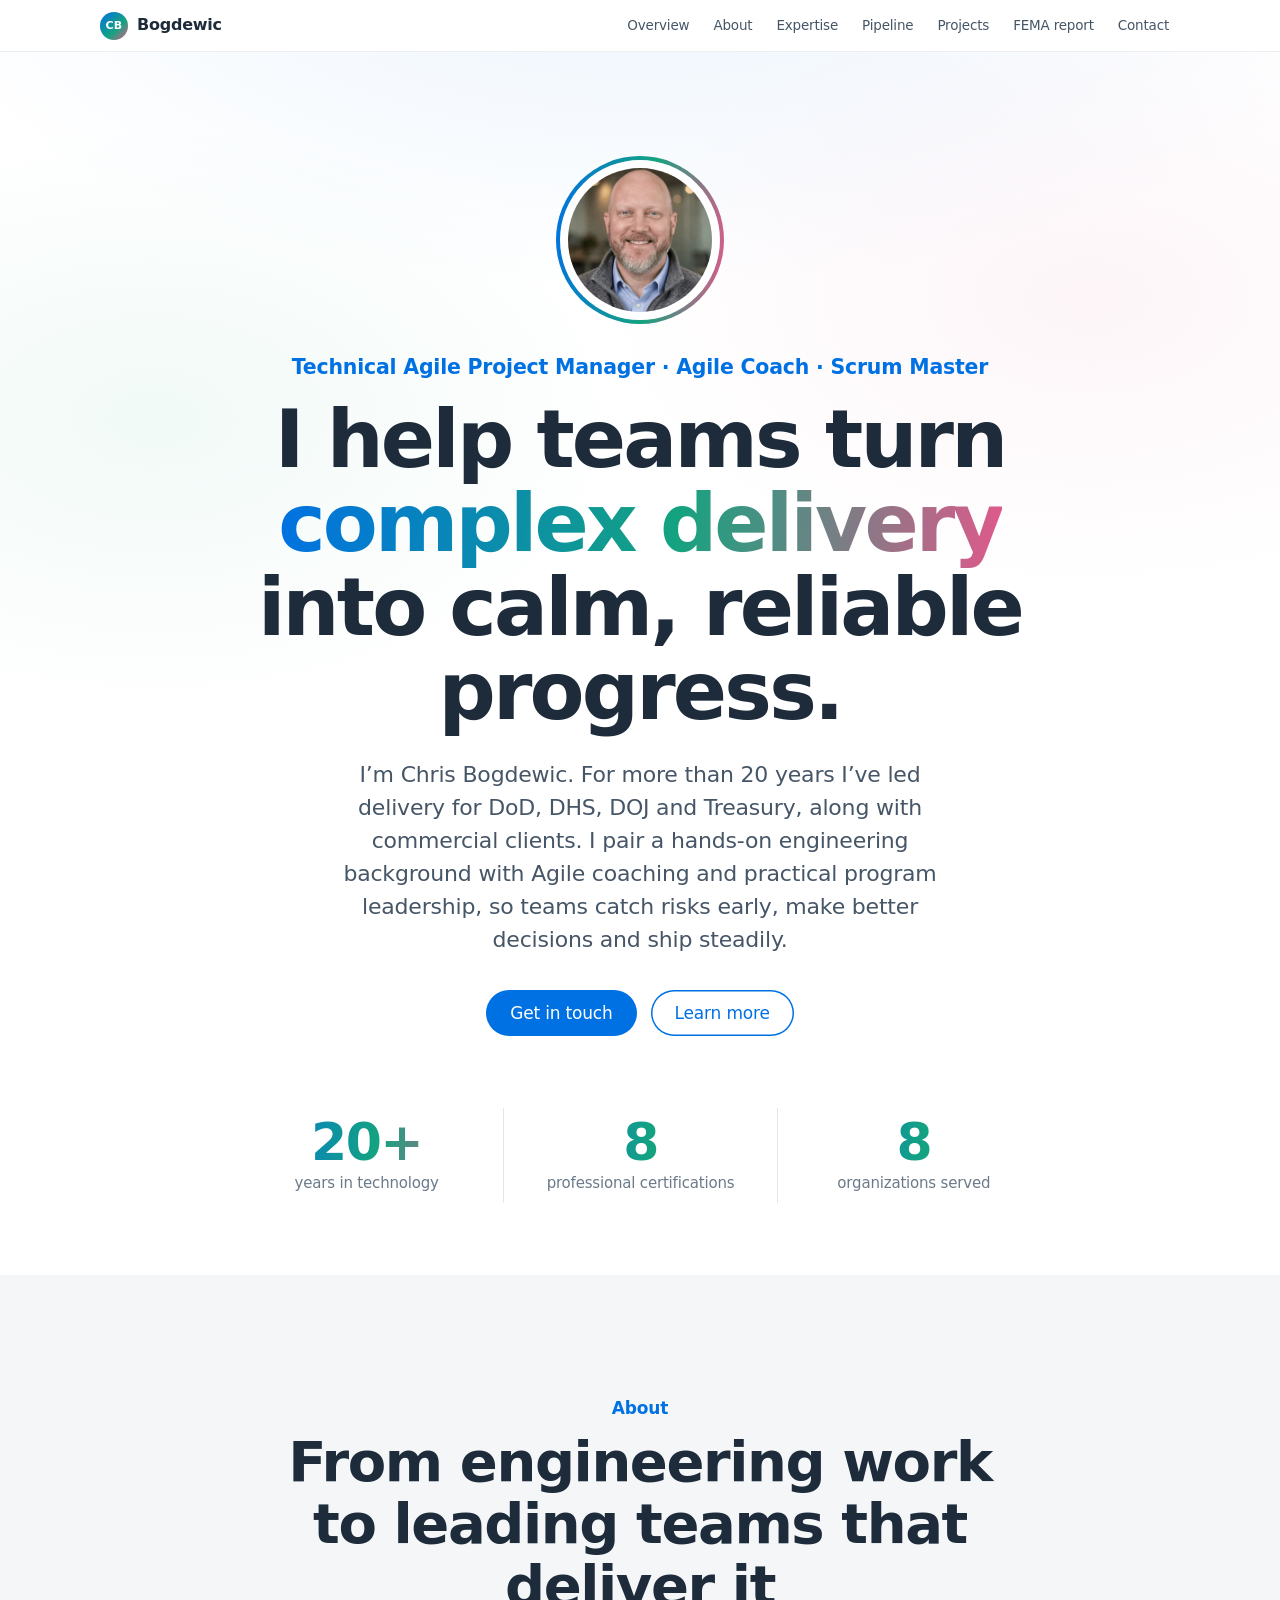
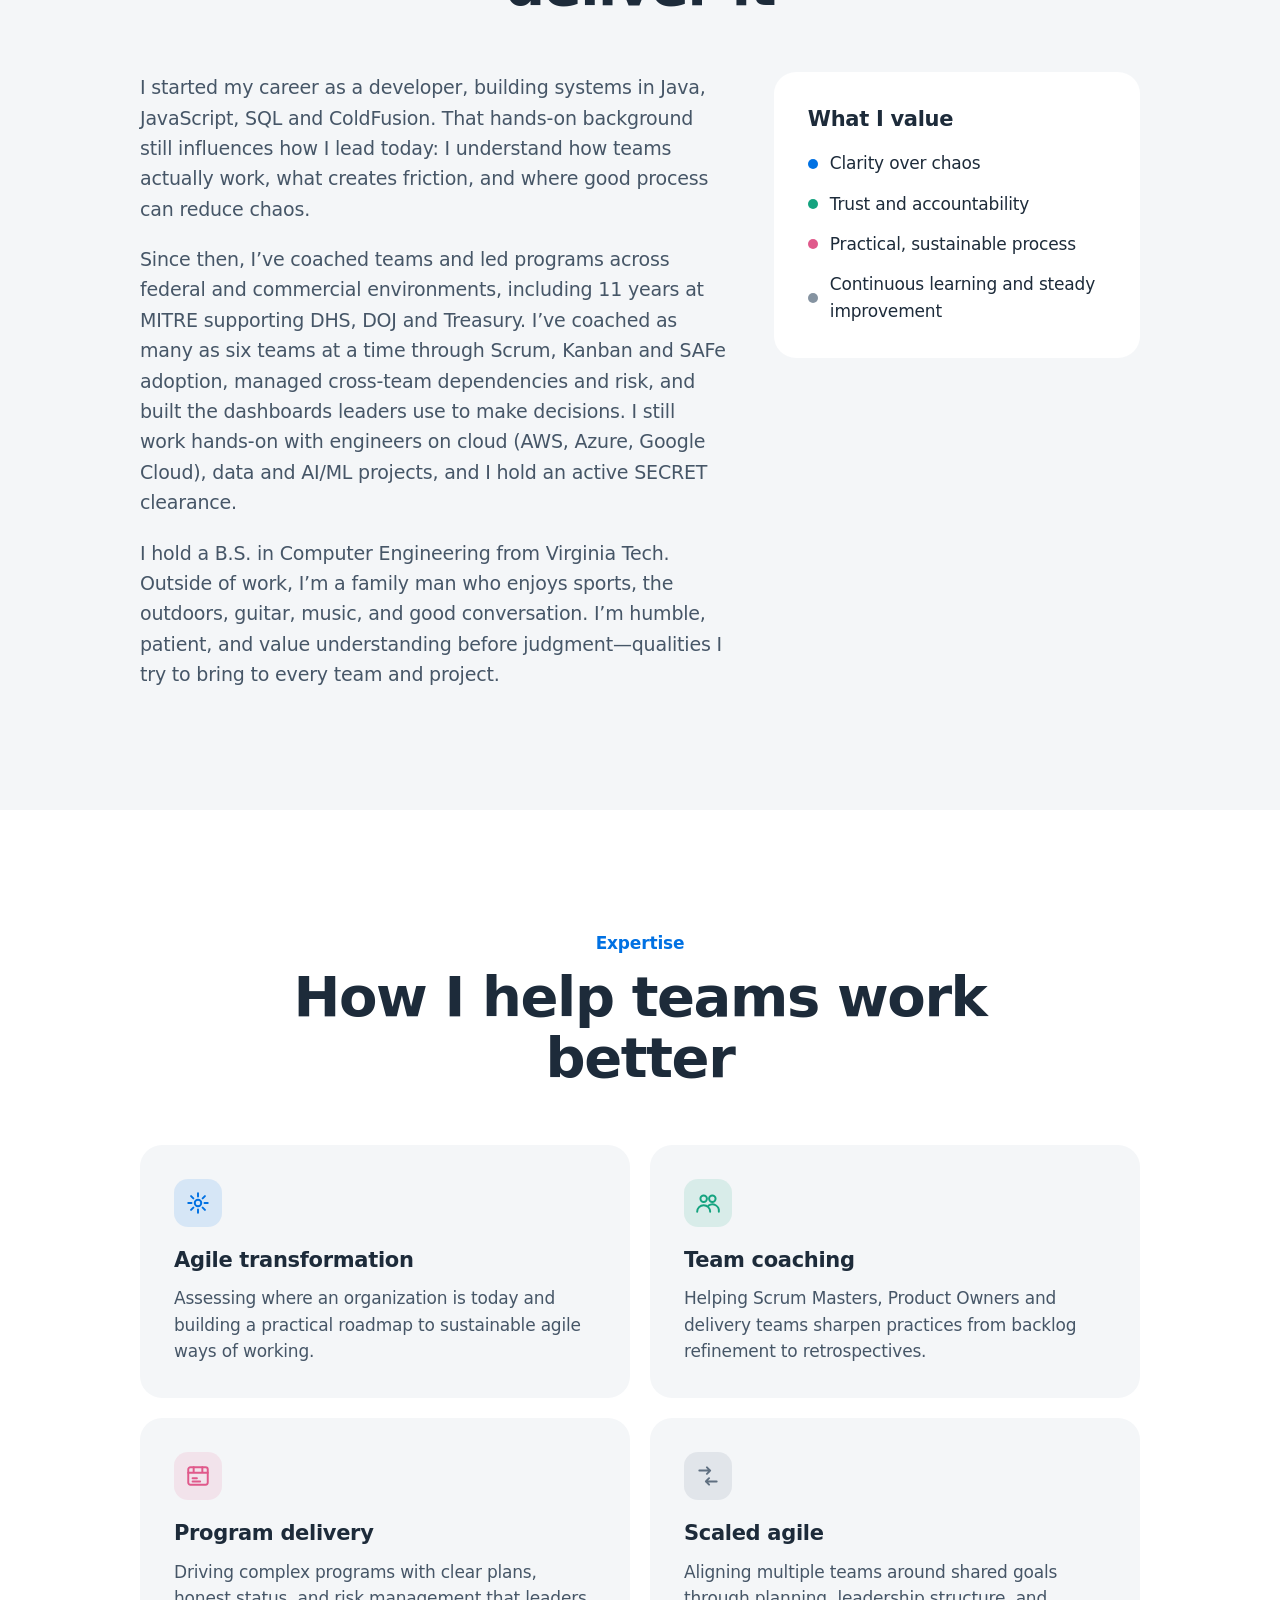
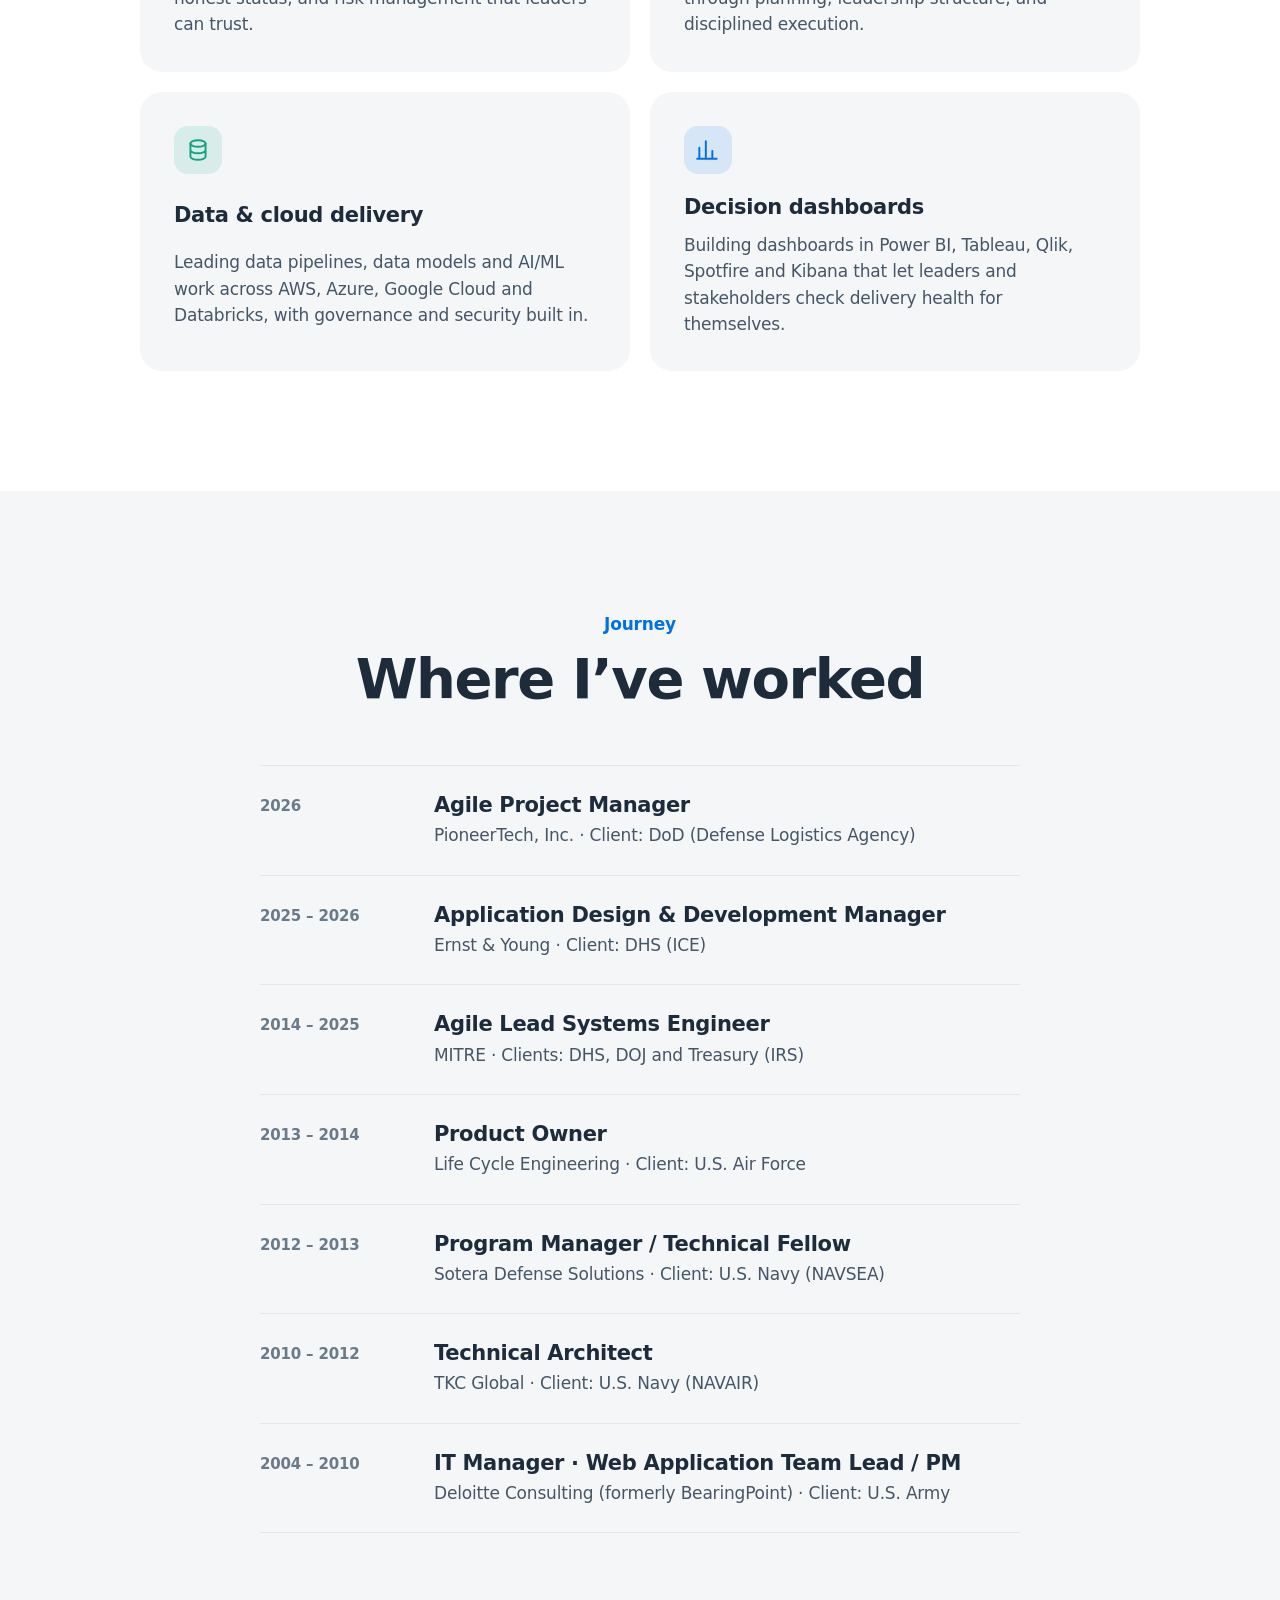
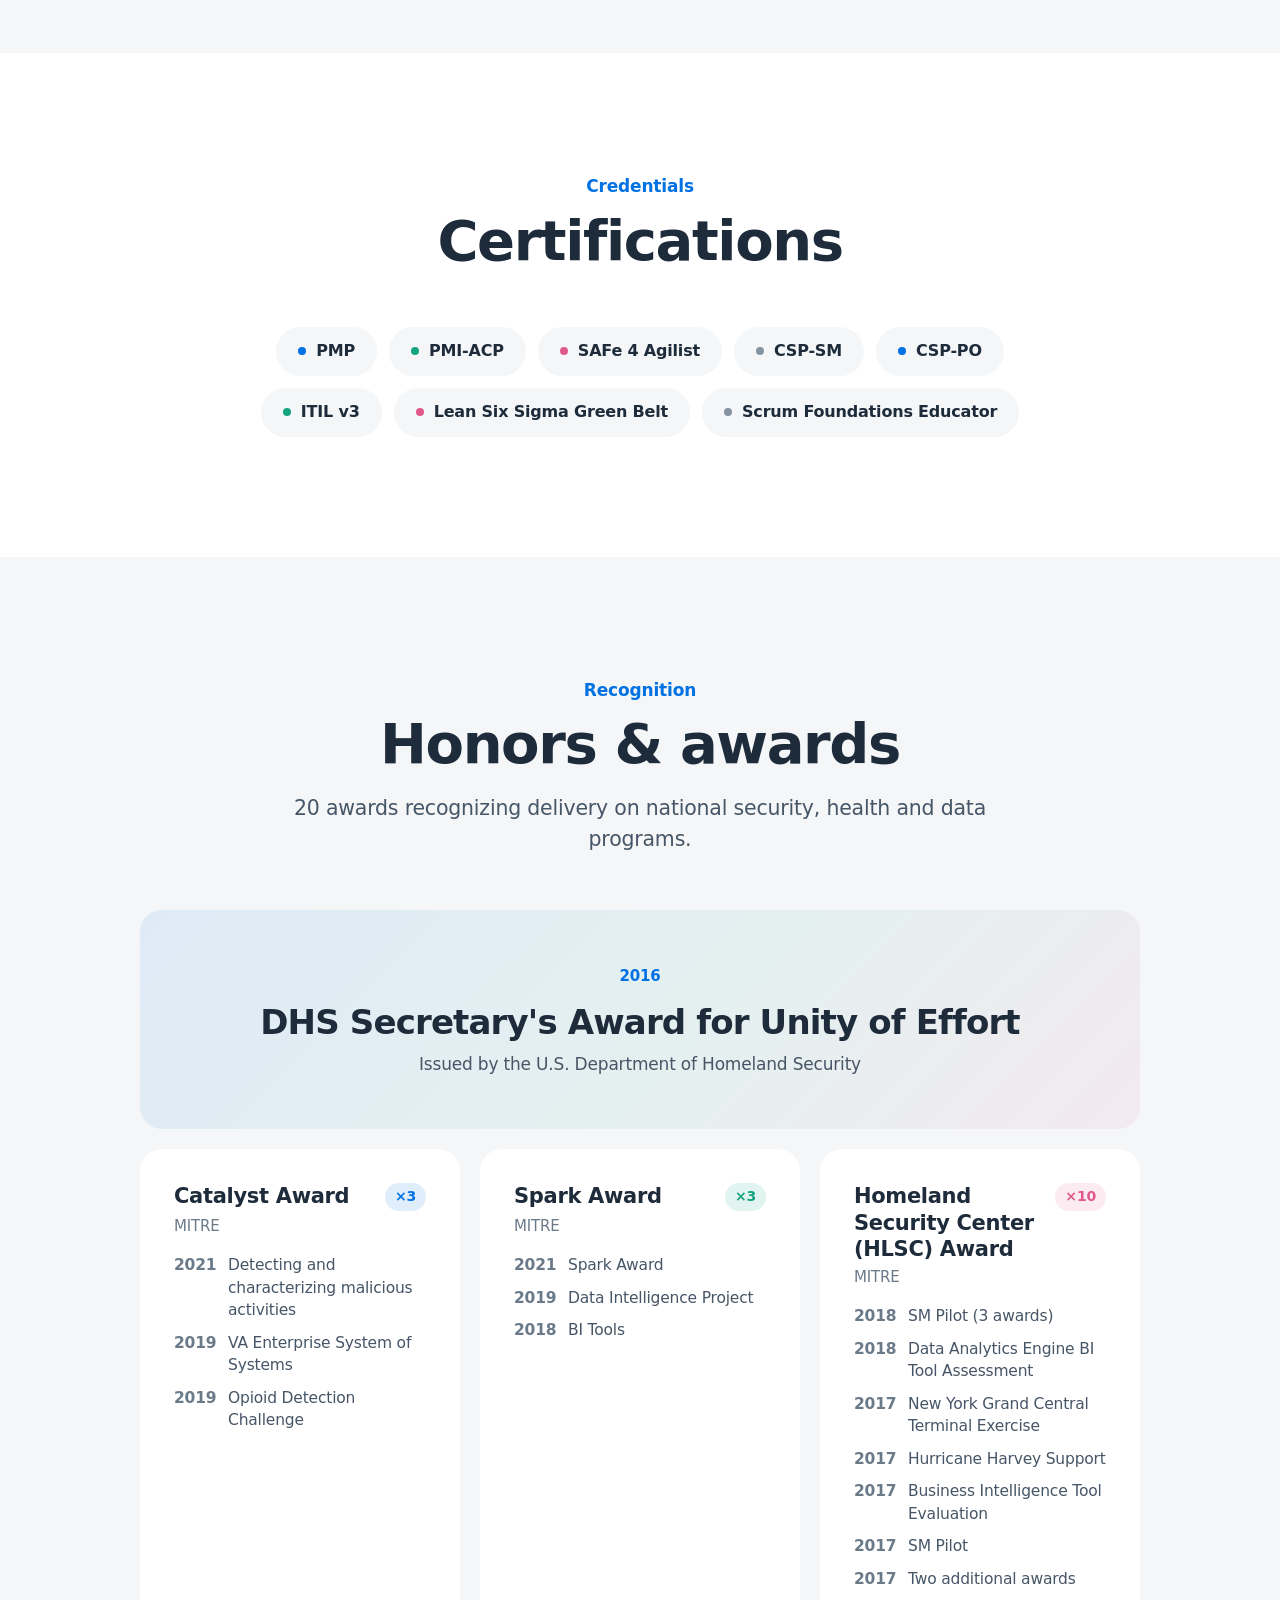
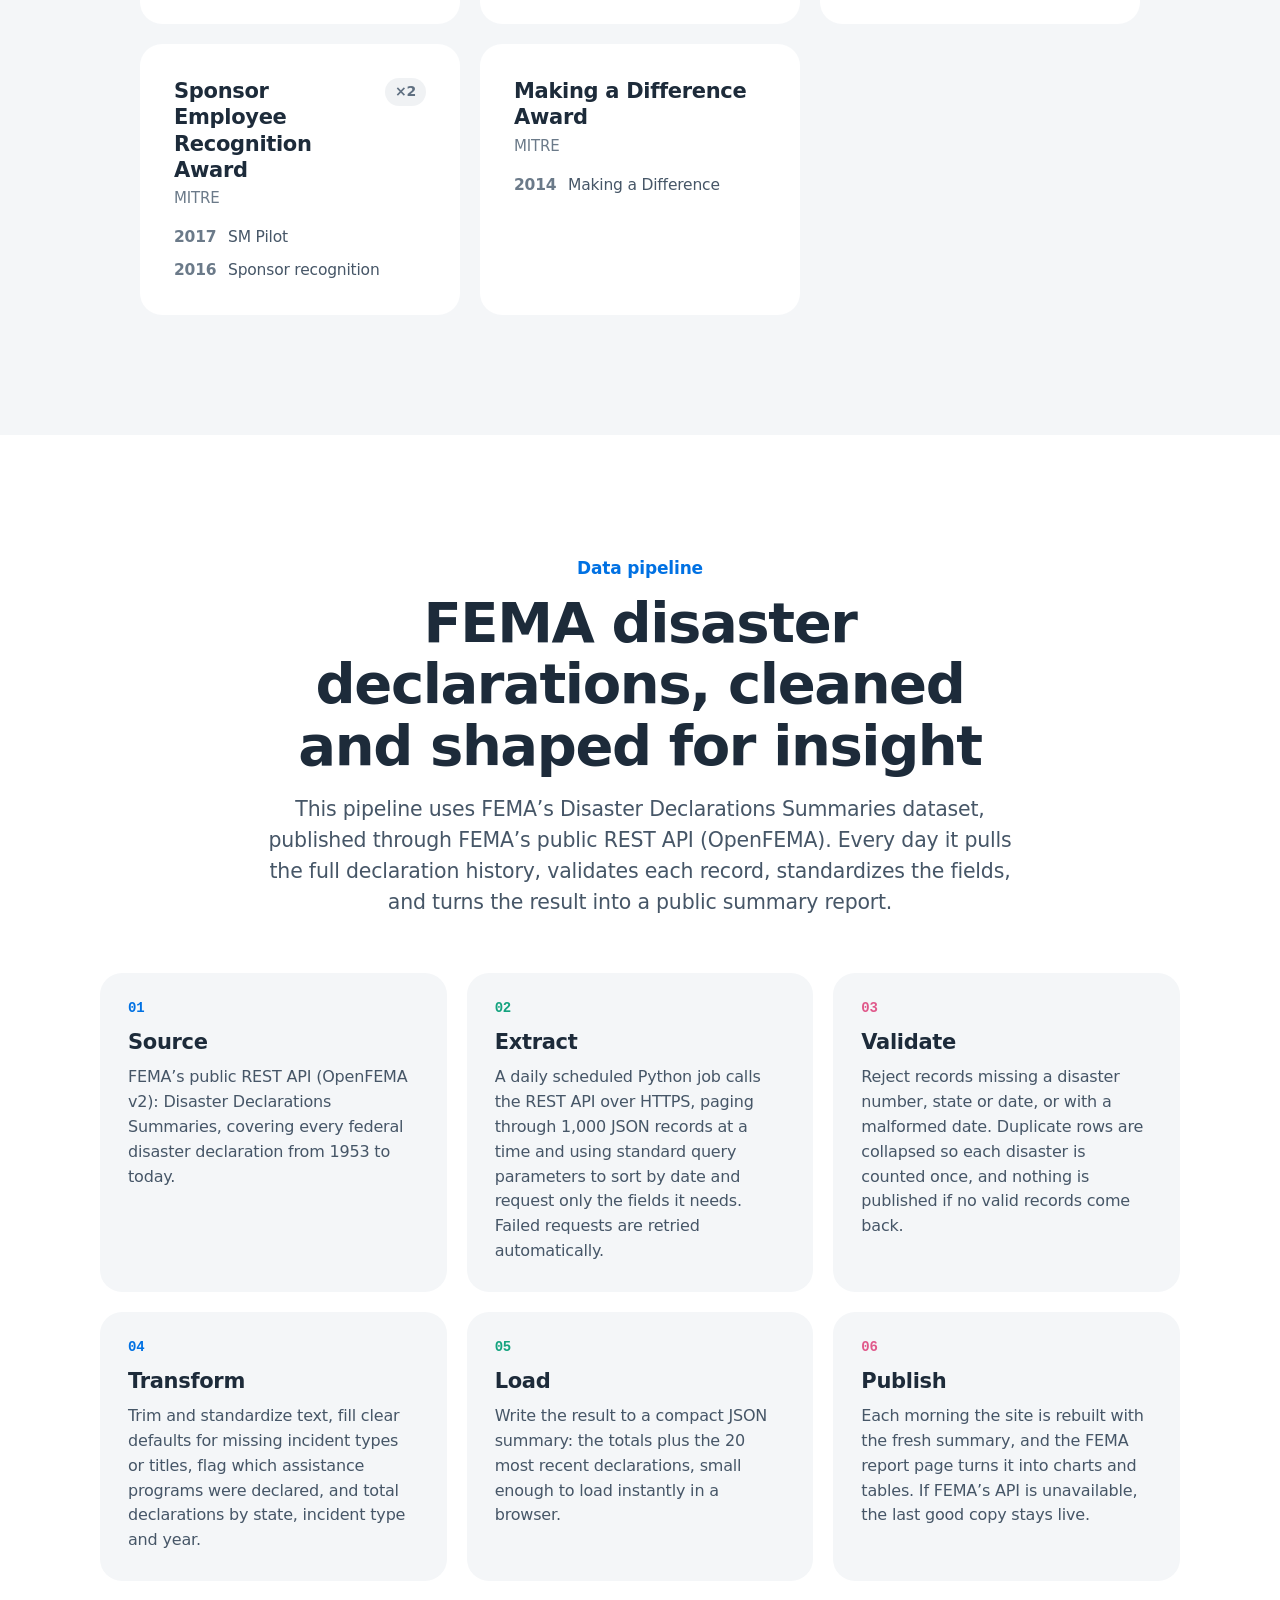
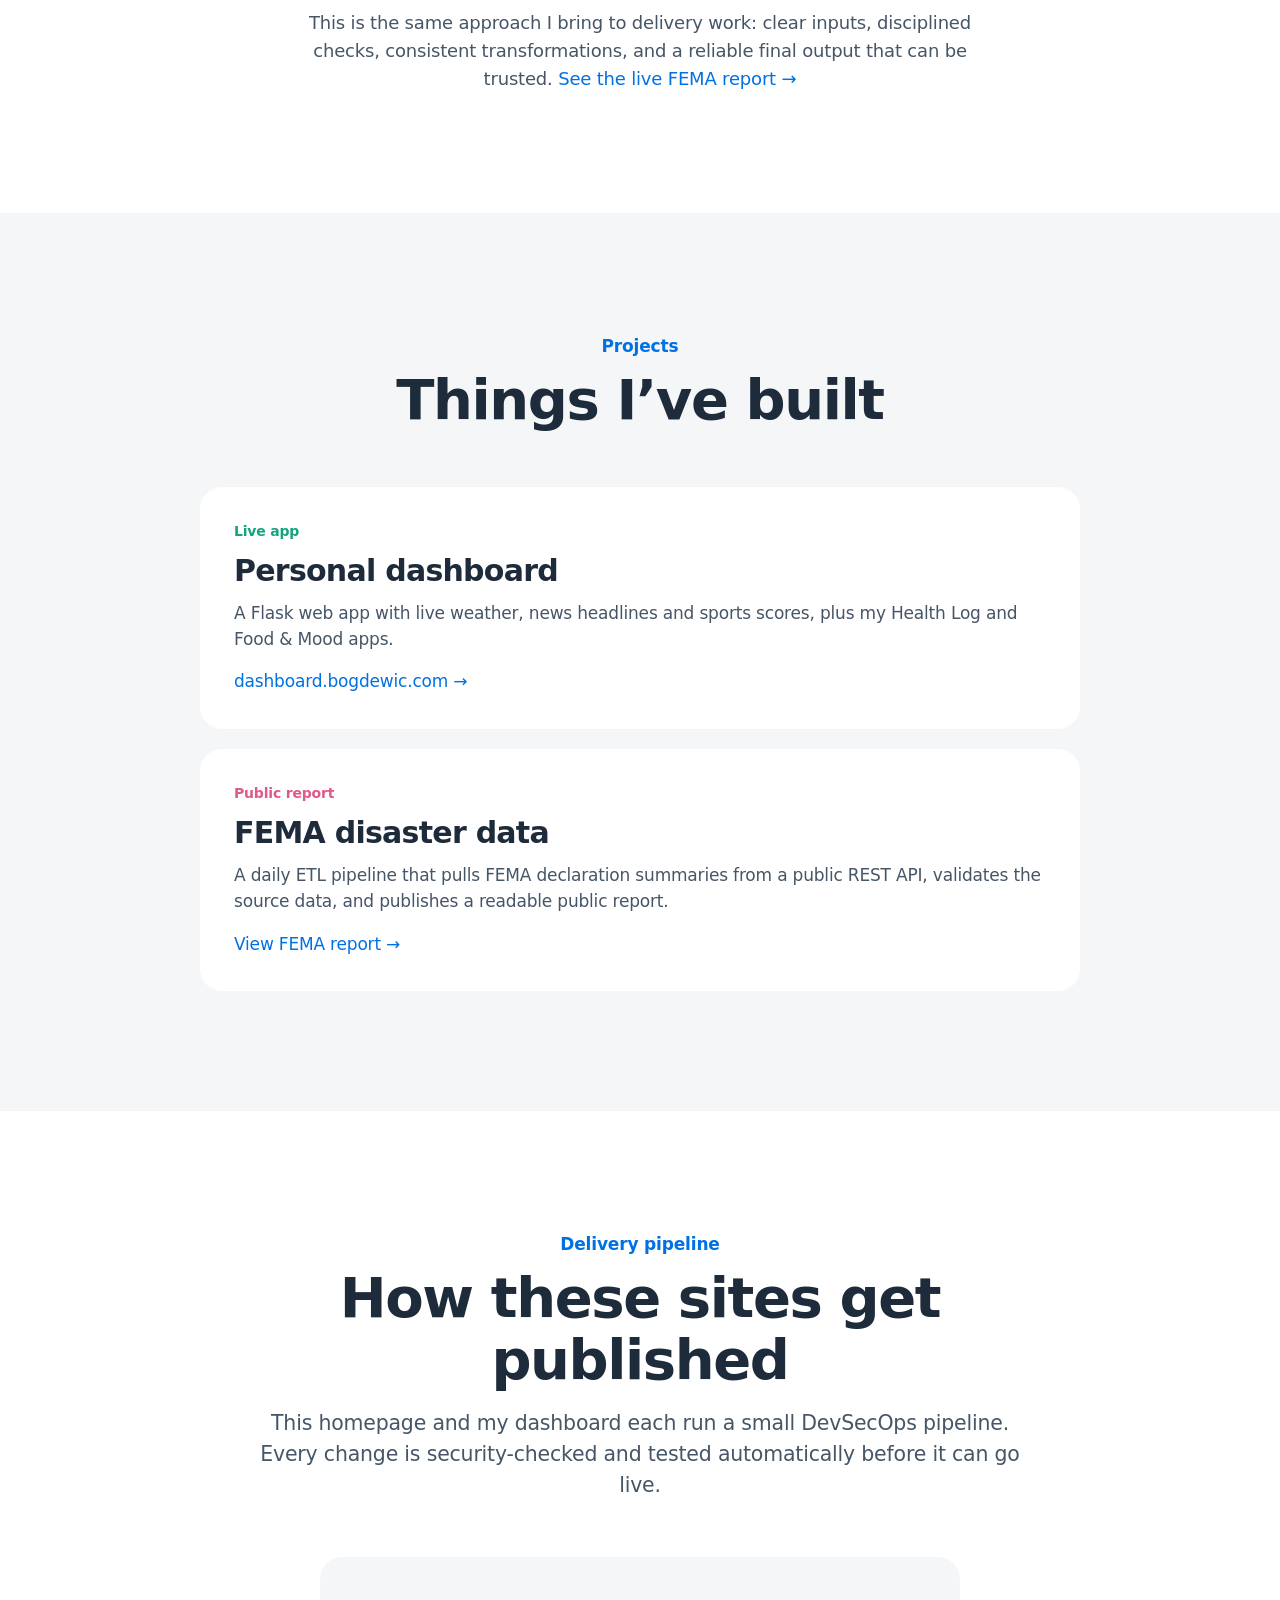
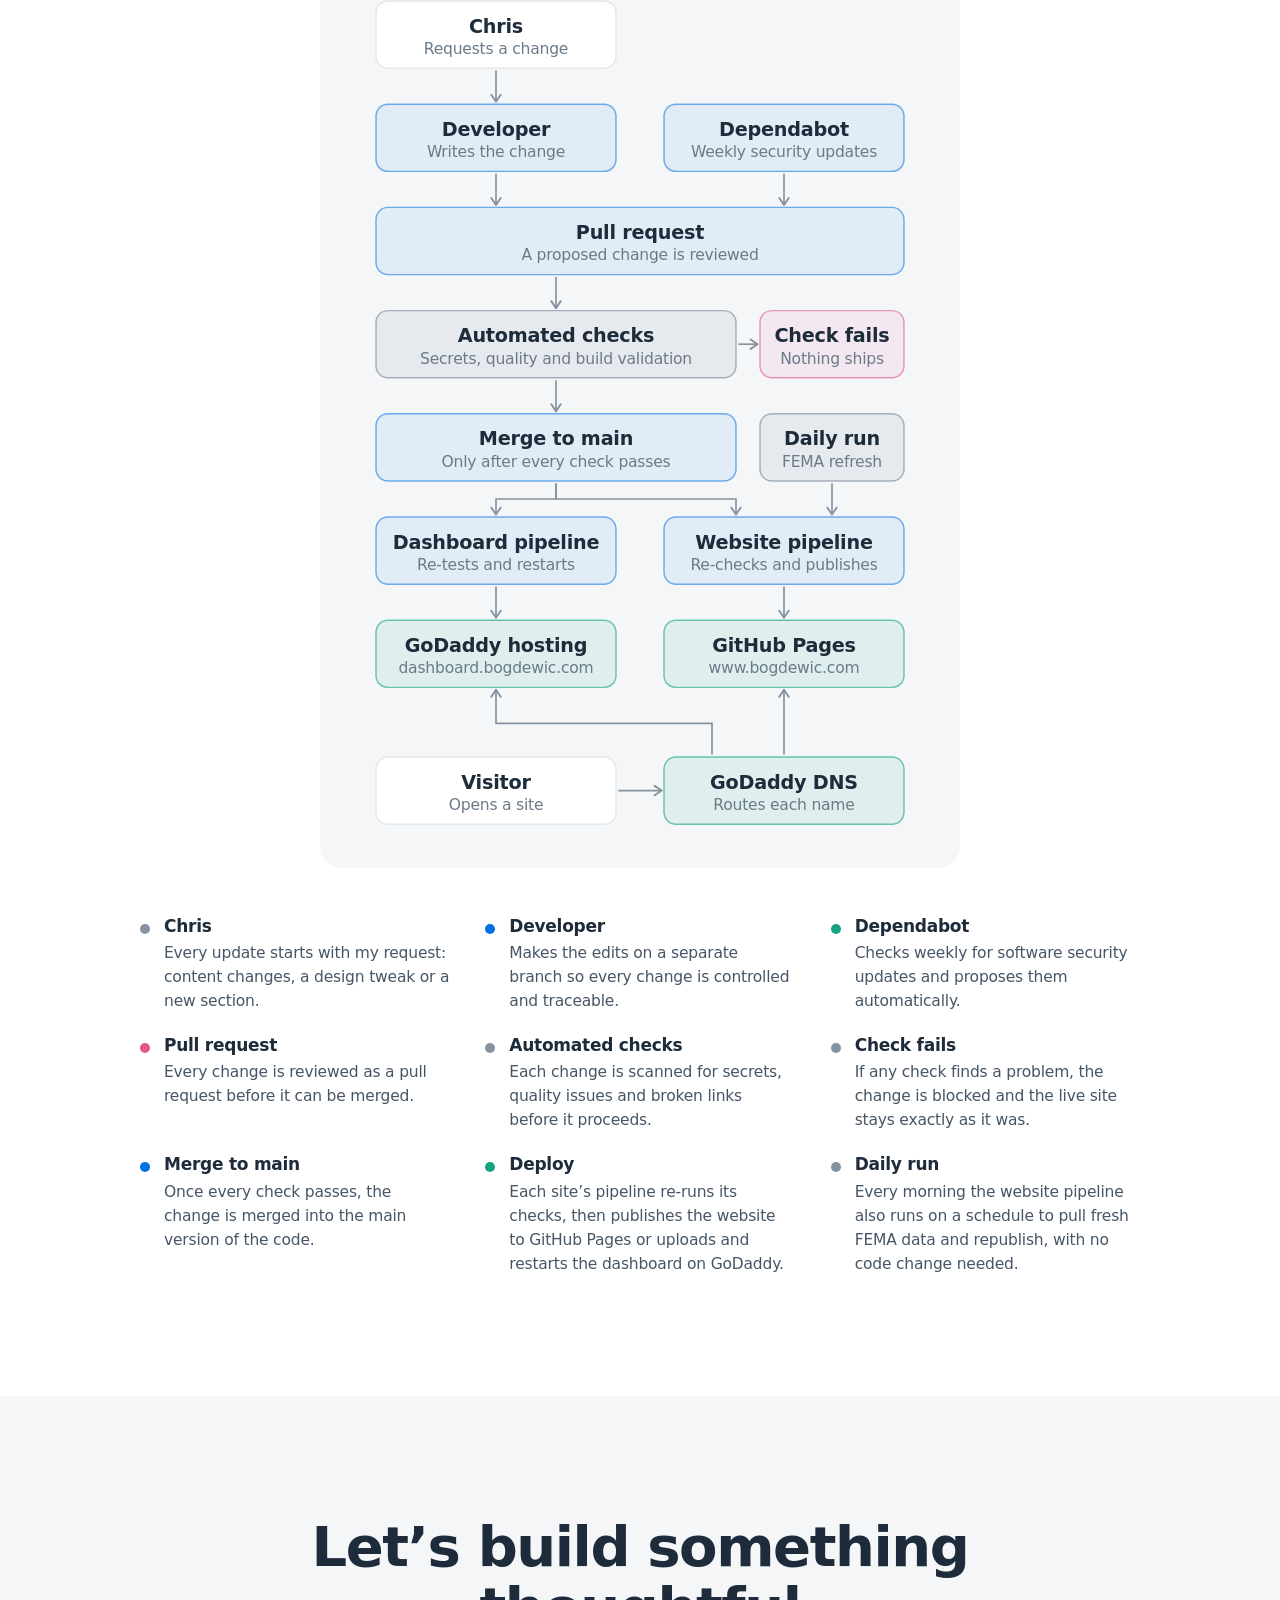
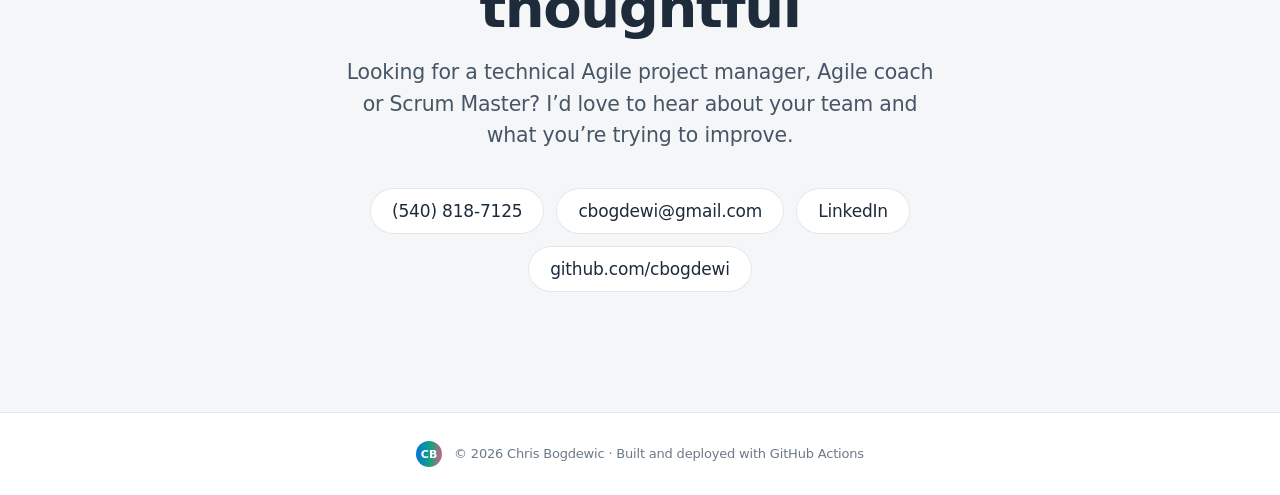
==== commit 33a6b375: "Update homepage wording to match Nov 2026 resume - Hero eyebrow, lede and meta description use resum" ====
--- a/index.html
+++ b/index.html
@@ -5,7 +5,7 @@
     <meta name="viewport" content="width=device-width, initial-scale=1">
     <title>Chris Bogdewic | Overview</title>
     <meta property="og:image" content="https://www.bogdewic.com/images/chris-bogdewic-640.jpg">
-    <meta name="description" content="Chris Bogdewic: a thoughtful technology leader helping teams turn complex delivery into calm, reliable progress.">
+    <meta name="description" content="Chris Bogdewic: Technical Agile Project Manager, Agile Coach and Scrum Master with 20+ years leading delivery for DoD, DHS, DOJ and Treasury.">
     <meta name="theme-color" content="#ffffff">
     <meta http-equiv="Content-Security-Policy" content="default-src 'self'; style-src 'self' https://fonts.googleapis.com; font-src https://fonts.gstatic.com; img-src 'self' data:; script-src 'self'; object-src 'none'; base-uri 'self'; form-action 'self'">
     <meta name="referrer" content="strict-origin-when-cross-origin">
@@ -48,16 +48,16 @@
             </picture>
           </figure>
           <div class="hero-copy">
-            <p class="eyebrow">Agile transformation leader</p>
+            <p class="eyebrow">Technical Agile Project Manager · Agile Coach · Scrum Master</p>
             <h1>I help teams turn <span class="grad">complex delivery</span> into calm, reliable progress.</h1>
-            <p class="lede">I’m Chris Bogdewic—an experienced technology leader who blends hands-on engineering knowledge, agile coaching, and practical program leadership. I help organizations make better decisions, improve delivery, and build systems that can actually scale.</p>
+            <p class="lede">I’m Chris Bogdewic. For more than 20 years I’ve led delivery for DoD, DHS, DOJ and Treasury, along with commercial clients. I pair a hands-on engineering background with Agile coaching and practical program leadership, so teams catch risks early, make better decisions and ship steadily.</p>
             <div class="cta-row">
               <a class="btn btn-primary" href="#contact">Get in touch</a>
               <a class="btn btn-ghost" href="#about">Learn more</a>
             </div>
             <ul class="stats">
               <li><strong>20+</strong><span>years in technology</span></li>
-              <li><strong>7</strong><span>professional certifications</span></li>
+              <li><strong>8</strong><span>professional certifications</span></li>
               <li><strong>8</strong><span>organizations served</span></li>
             </ul>
           </div>
@@ -72,7 +72,7 @@
         <div class="about-grid">
           <div class="about-text">
             <p>I started my career as a developer, building systems in Java, JavaScript, SQL and ColdFusion. That hands-on background still influences how I lead today: I understand how teams actually work, what creates friction, and where good process can reduce chaos.</p>
-            <p>Since then, I’ve coached teams and led programs across federal and commercial environments, helping organizations move from fragmented work to steady execution. My work has centered on agile transformation, software delivery, and helping people make better decisions with less confusion.</p>
+            <p>Since then, I’ve coached teams and led programs across federal and commercial environments, including 11 years at MITRE supporting DHS, DOJ and Treasury. I’ve coached as many as six teams at a time through Scrum, Kanban and SAFe adoption, managed cross-team dependencies and risk, and built the dashboards leaders use to make decisions. I still work hands-on with engineers on cloud (AWS, Azure, Google Cloud), data and AI/ML projects, and I hold an active SECRET clearance.</p>
             <p>I hold a B.S. in Computer Engineering from Virginia Tech. Outside of work, I’m a family man who enjoys sports, the outdoors, guitar, music, and good conversation. I’m humble, patient, and value understanding before judgment—qualities I try to bring to every team and project.</p>
           </div>
           <aside class="card values" aria-label="What I value">
@@ -121,6 +121,20 @@
             <h3>Scaled agile</h3>
             <p>Aligning multiple teams around shared goals through planning, leadership structure, and disciplined execution.</p>
           </article>
+          <article class="card feature accent-green">
+            <div class="icon" aria-hidden="true">
+              <svg viewBox="0 0 24 24"><ellipse cx="12" cy="6" rx="7" ry="3"/><path d="M5 6v6c0 1.7 3.1 3 7 3s7-1.3 7-3V6M5 12v6c0 1.7 3.1 3 7 3s7-1.3 7-3v-6"/></svg>
+            </div>
+            <h3>Data &amp; cloud delivery</h3>
+            <p>Leading data pipelines, data models and AI/ML work across AWS, Azure, Google Cloud and Databricks, with governance and security built in.</p>
+          </article>
+          <article class="card feature accent-blue">
+            <div class="icon" aria-hidden="true">
+              <svg viewBox="0 0 24 24"><path d="M4 20V10m6 10V4m6 16v-7m4 7H2"/></svg>
+            </div>
+            <h3>Decision dashboards</h3>
+            <p>Building dashboards in Power BI, Tableau, Qlik, Spotfire and Kibana that let leaders and stakeholders check delivery health for themselves.</p>
+          </article>
         </div>
       </section>
 
@@ -132,19 +146,31 @@
         <ol class="timeline">
           <li>
             <span class="when">2026</span>
-            <div><h3>Agile Project Manager</h3><p>PioneerTech, Inc.</p></div>
+            <div><h3>Agile Project Manager</h3><p>PioneerTech, Inc. · Client: DoD (Defense Logistics Agency)</p></div>
           </li>
           <li>
             <span class="when">2025 – 2026</span>
-            <div><h3>Application Design &amp; Development Manager</h3><p>Ernst &amp; Young</p></div>
-          </li>
-          <li>
-            <span class="when">Earlier</span>
-            <div><h3>Agile leadership &amp; delivery roles</h3><p>MITRE Corporation · Life Cycle Engineering · Sotera Defense Solutions · Deloitte Consulting</p></div>
-          </li>
-          <li>
-            <span class="when">Where it began</span>
-            <div><h3>Software developer</h3><p>BearingPoint · TKC Global</p></div>
+            <div><h3>Application Design &amp; Development Manager</h3><p>Ernst &amp; Young · Client: DHS (ICE)</p></div>
+          </li>
+          <li>
+            <span class="when">2014 – 2025</span>
+            <div><h3>Agile Lead Systems Engineer</h3><p>MITRE · Clients: DHS, DOJ and Treasury (IRS)</p></div>
+          </li>
+          <li>
+            <span class="when">2013 – 2014</span>
+            <div><h3>Product Owner</h3><p>Life Cycle Engineering · Client: U.S. Air Force</p></div>
+          </li>
+          <li>
+            <span class="when">2012 – 2013</span>
+            <div><h3>Program Manager / Technical Fellow</h3><p>Sotera Defense Solutions · Client: U.S. Navy (NAVSEA)</p></div>
+          </li>
+          <li>
+            <span class="when">2010 – 2012</span>
+            <div><h3>Technical Architect</h3><p>TKC Global · Client: U.S. Navy (NAVAIR)</p></div>
+          </li>
+          <li>
+            <span class="when">2004 – 2010</span>
+            <div><h3>IT Manager · Web Application Team Lead / PM</h3><p>Deloitte Consulting (formerly BearingPoint) · Client: U.S. Army</p></div>
           </li>
         </ol>
       </section>
@@ -162,6 +188,7 @@
           <li class="chip chip-blue">CSP-PO</li>
           <li class="chip chip-green">ITIL v3</li>
           <li class="chip chip-pink">Lean Six Sigma Green Belt</li>
+          <li class="chip chip-slate">Scrum Foundations Educator</li>
         </ul>
       </section>
 
@@ -353,7 +380,7 @@
       <section class="section contact" id="contact">
         <div class="contact-card">
           <h2>Let’s build something thoughtful</h2>
-          <p>Looking for an agile leader, coach or project manager? I’d love to hear about your team and what you’re trying to improve.</p>
+          <p>Looking for a technical Agile project manager, Agile coach or Scrum Master? I’d love to hear about your team and what you’re trying to improve.</p>
           <ul class="contact-list">
             <li><a href="tel:+15408187125">(540)&nbsp;818&#8209;7125</a></li>
             <li><a href="mailto:cbogdewi@gmail.com">cbogdewi@gmail.com</a></li>
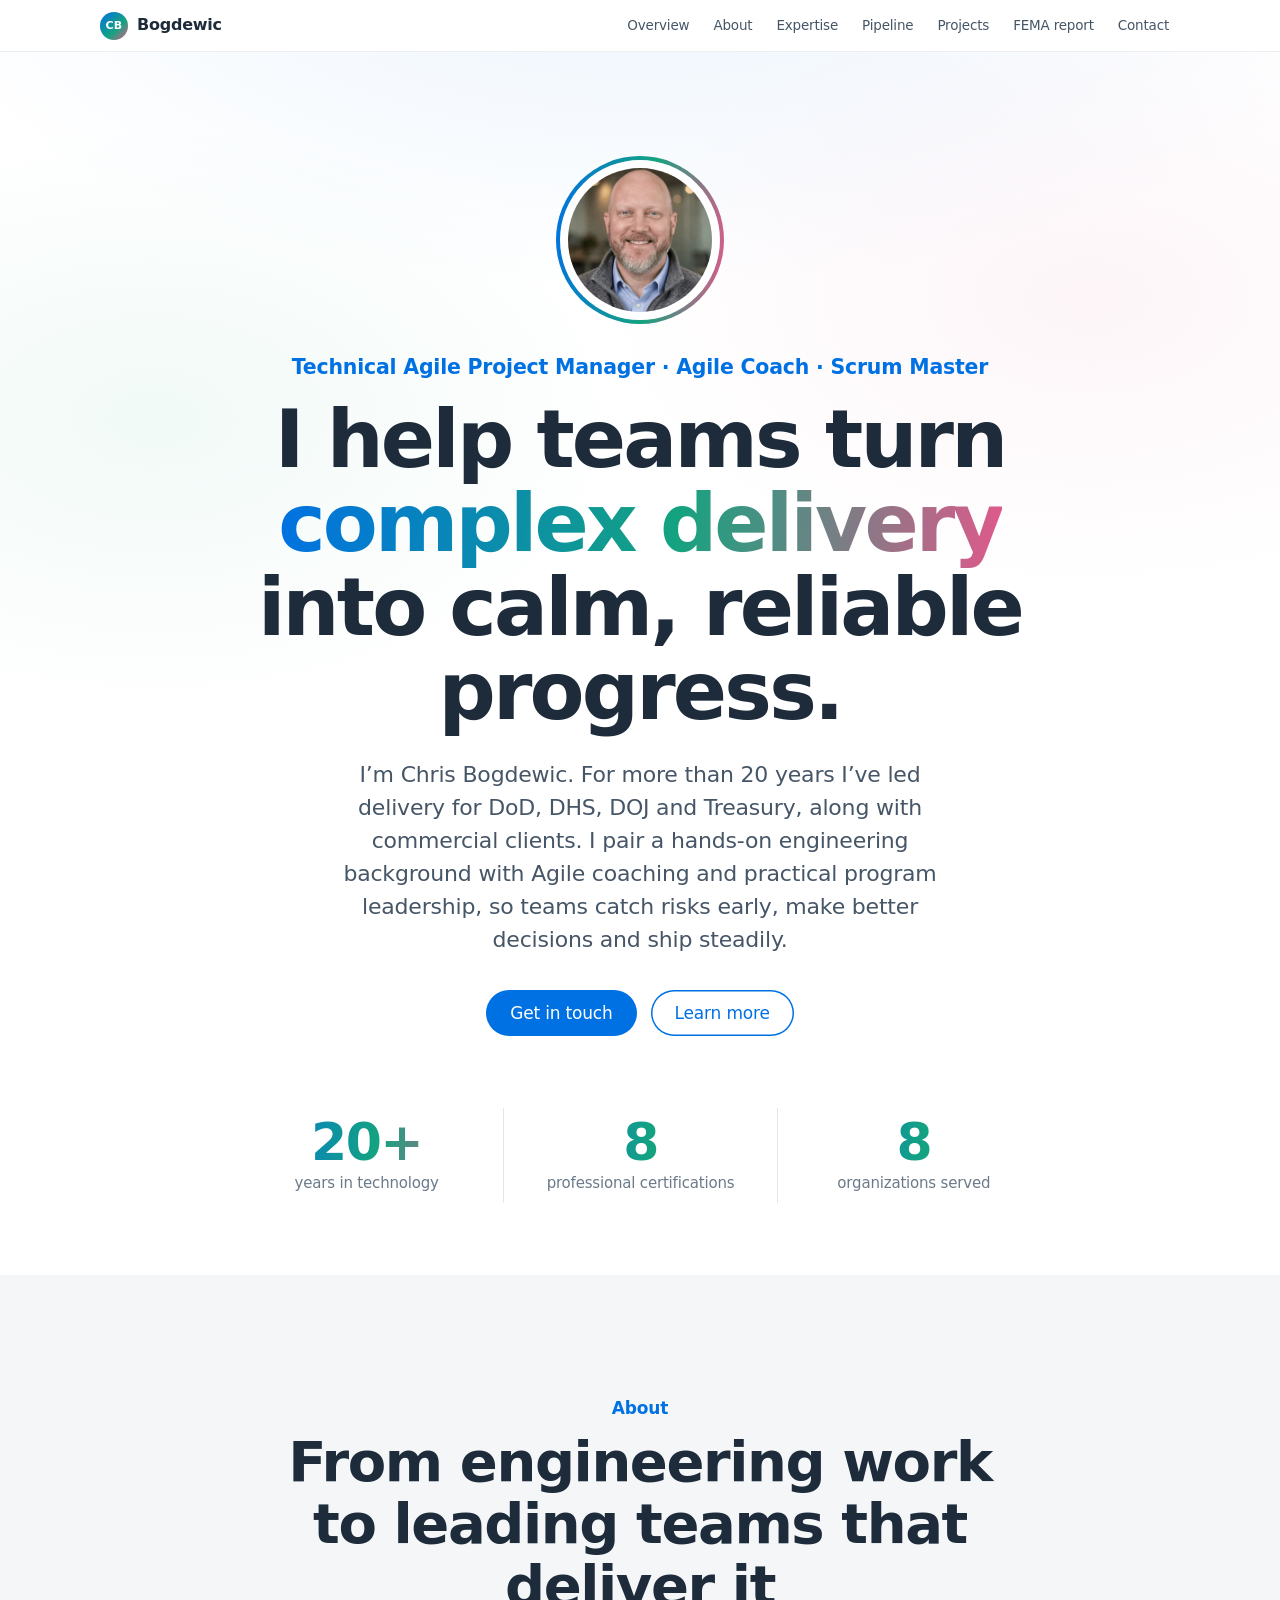
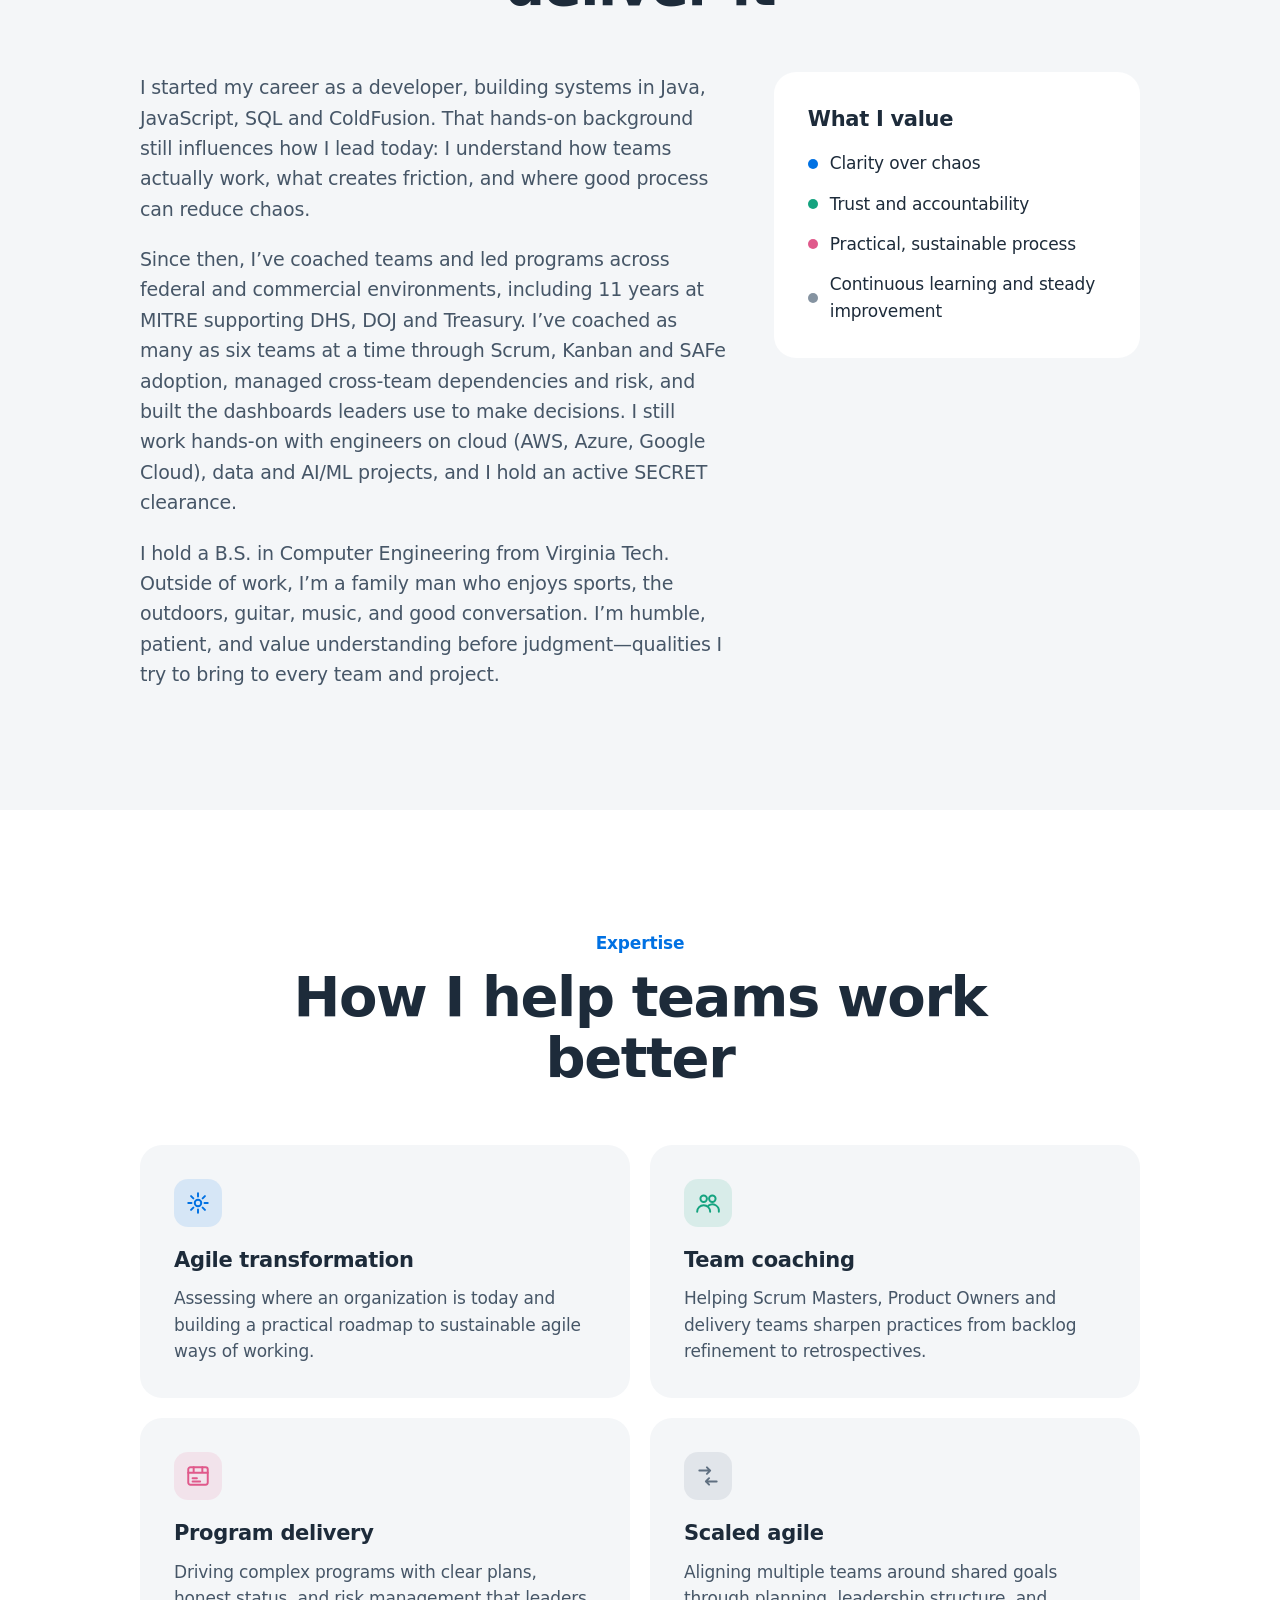
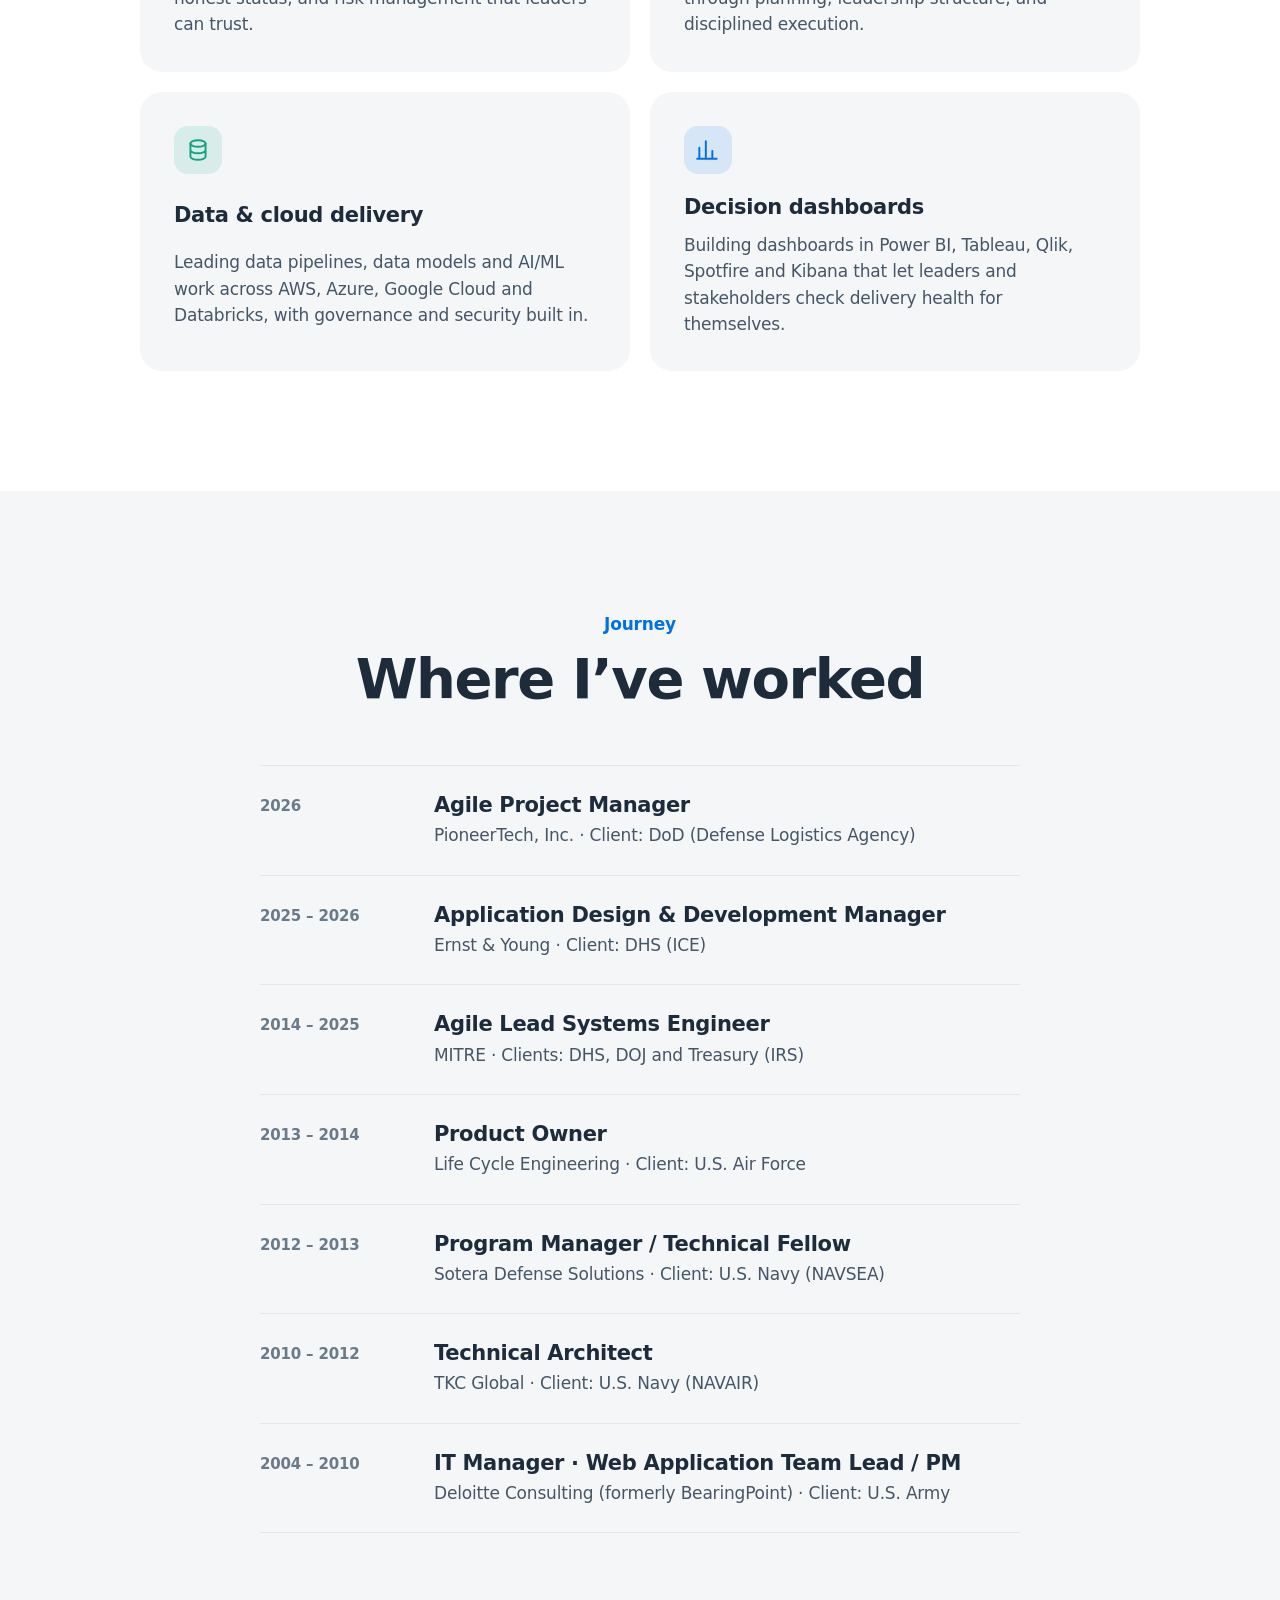
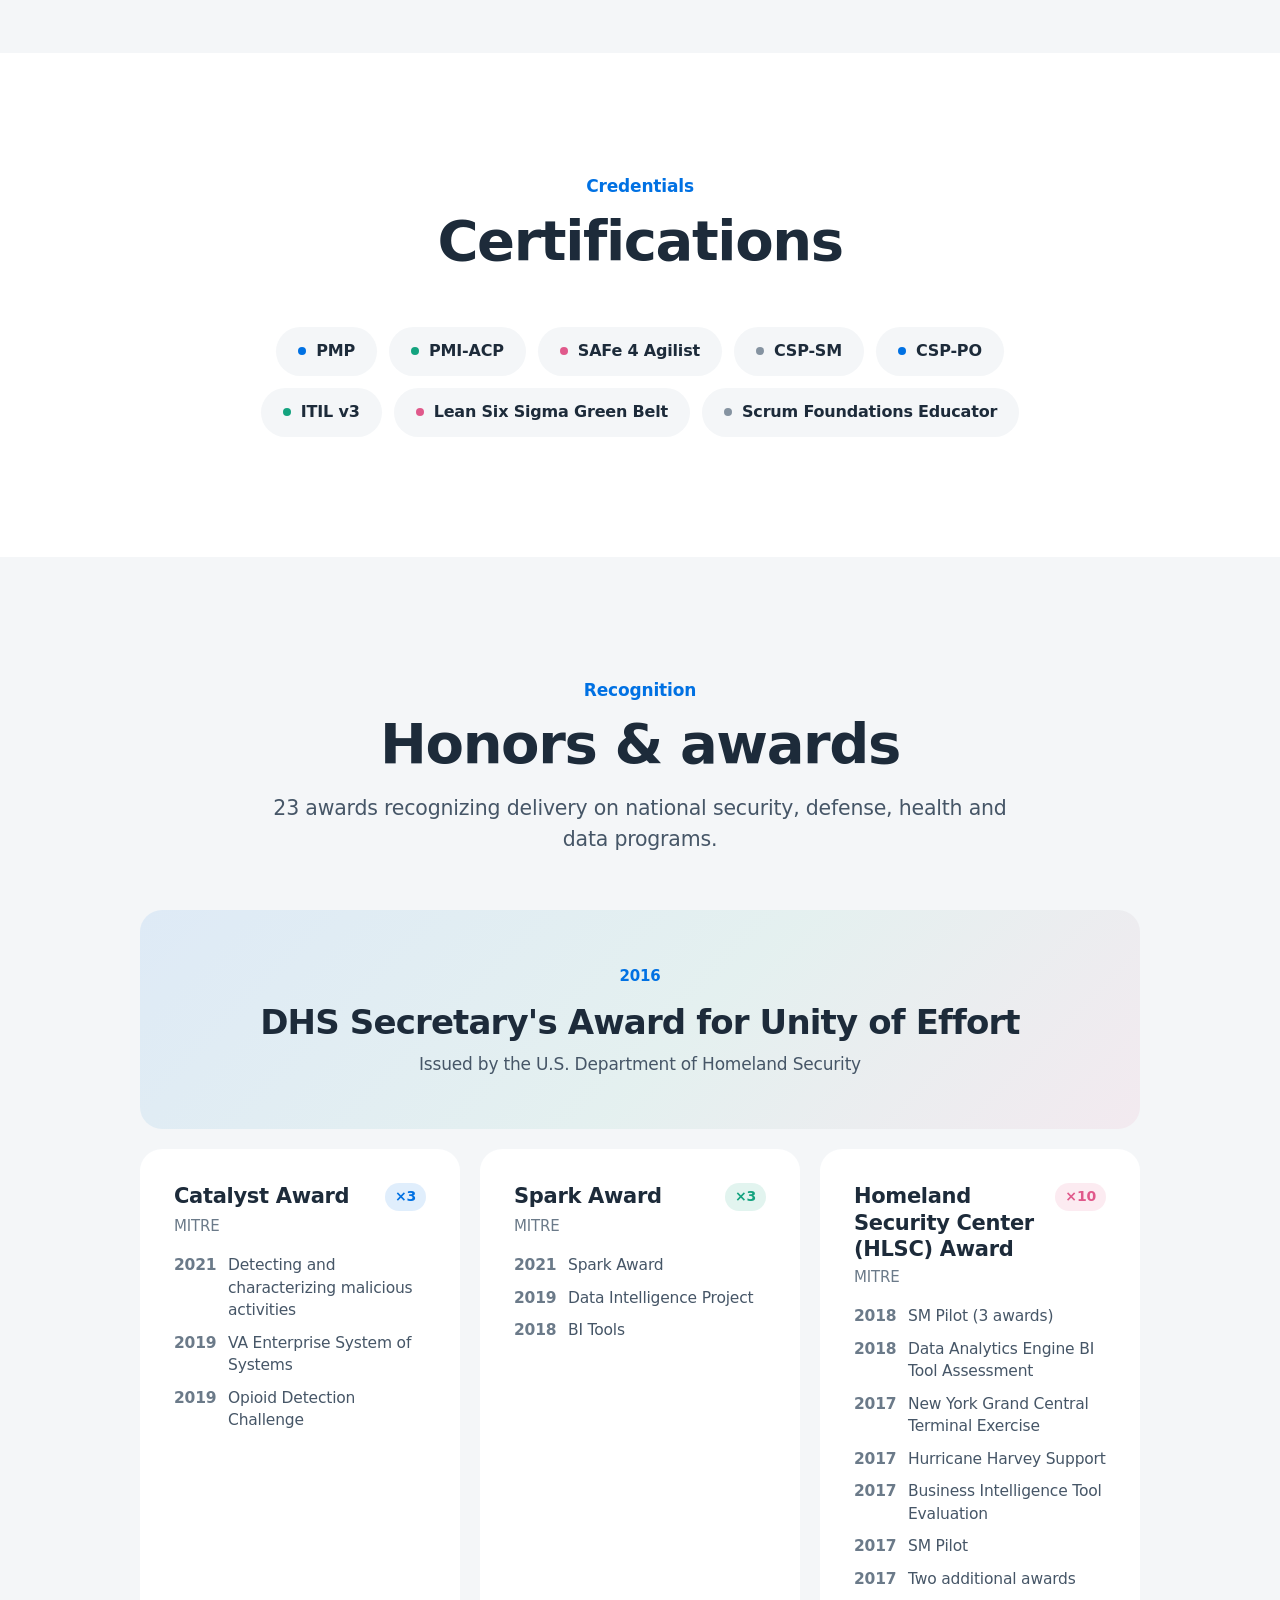
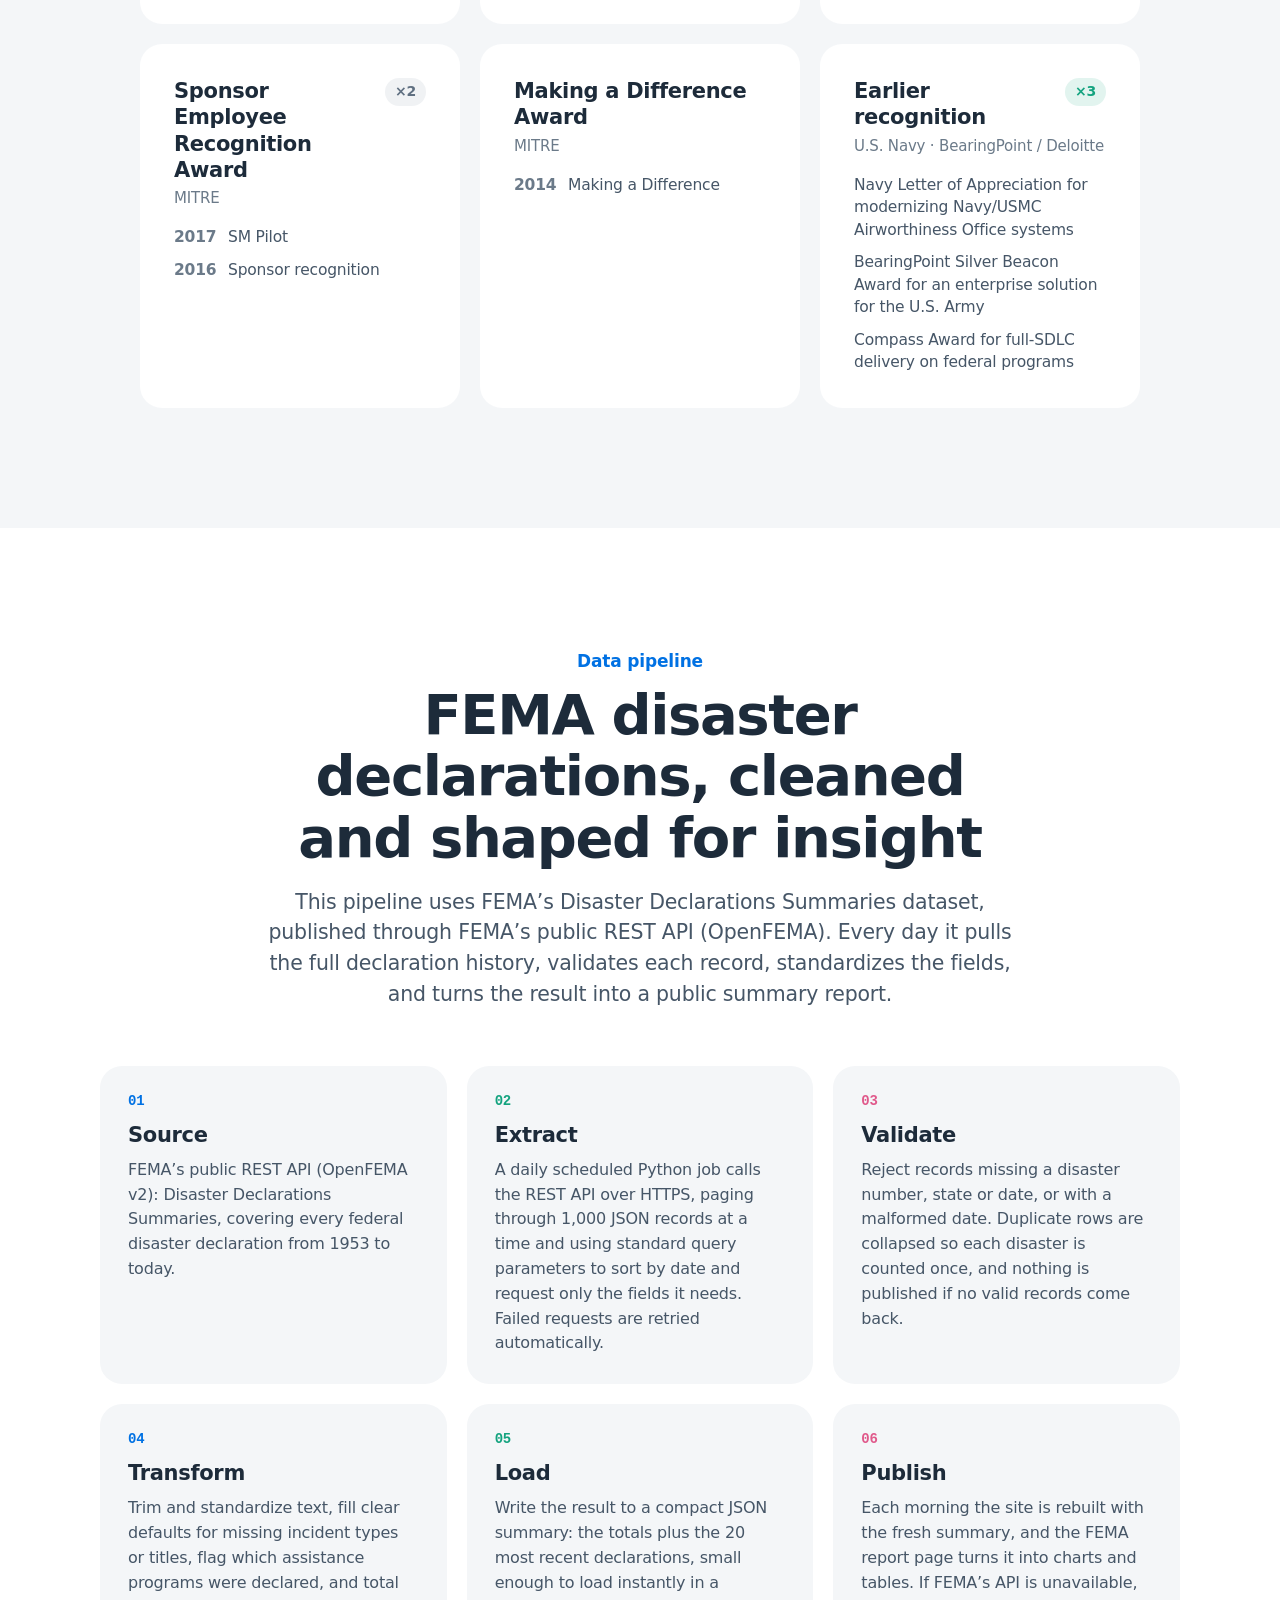
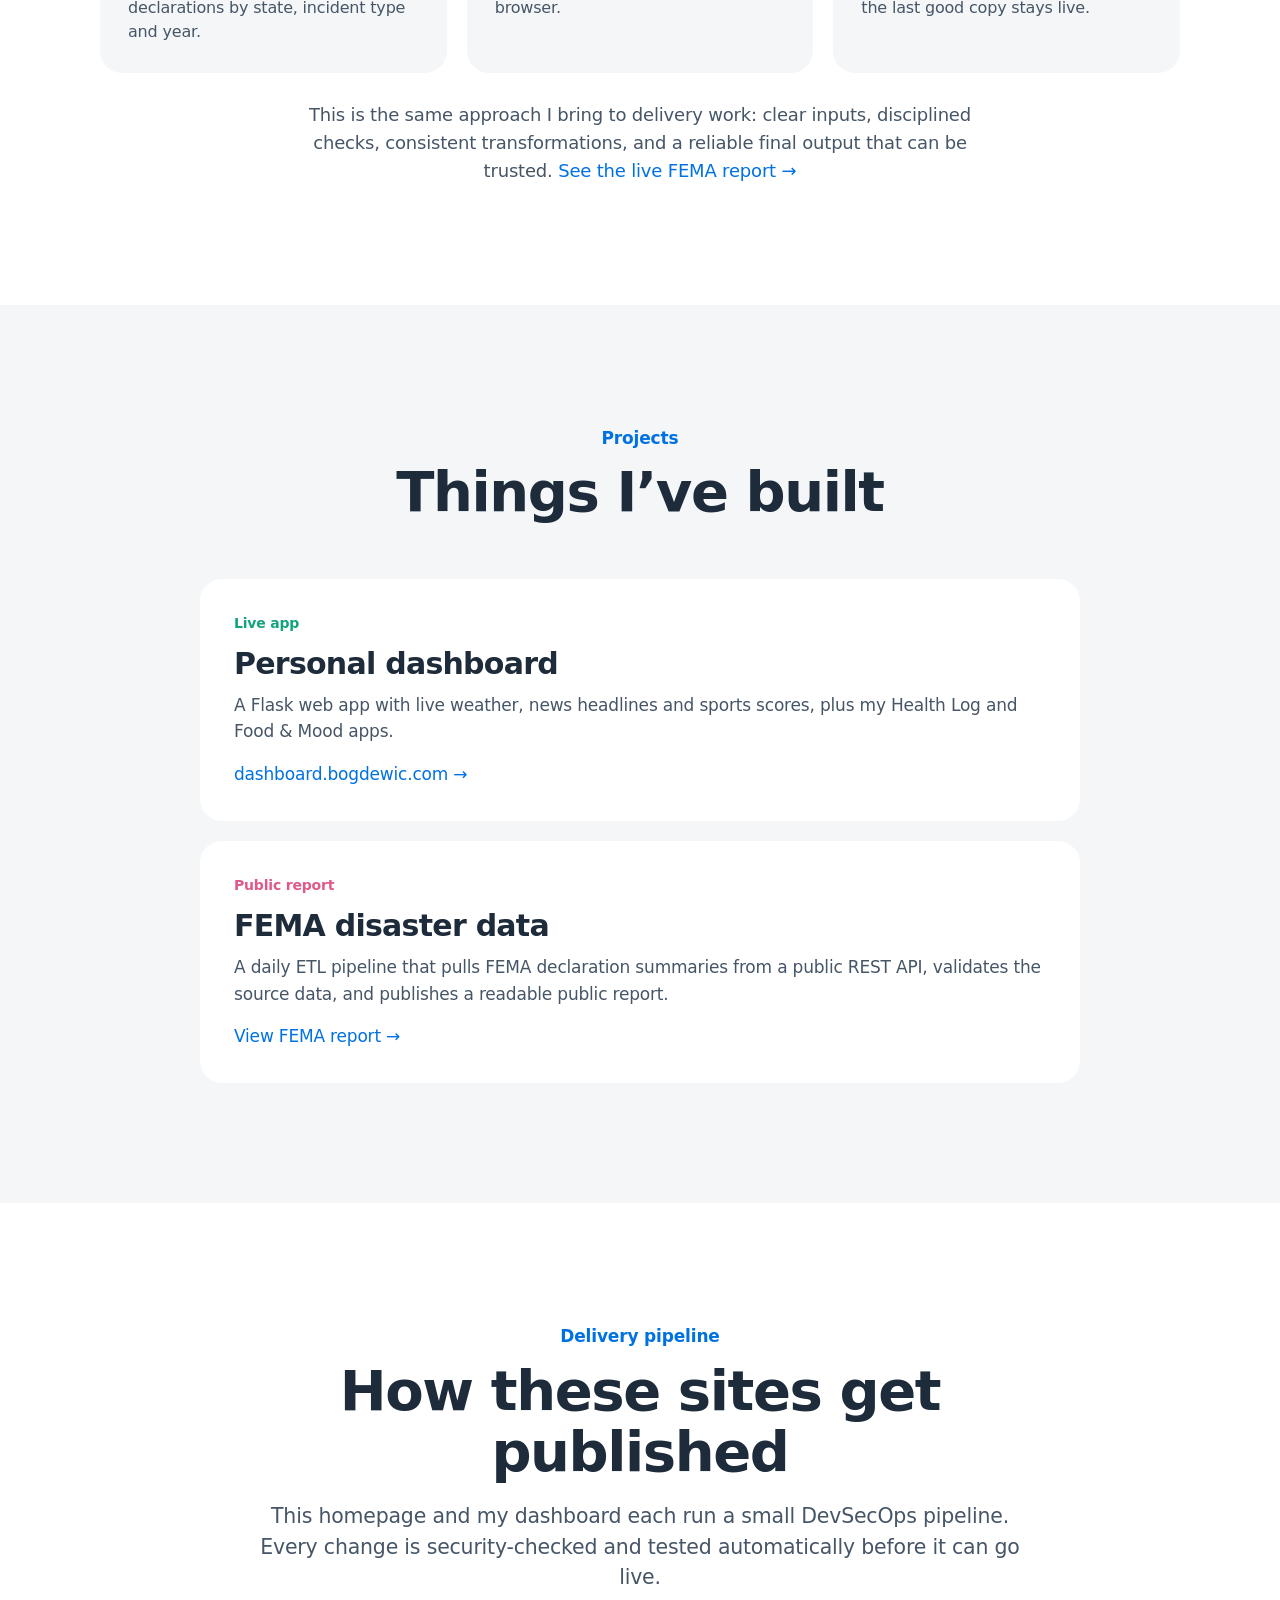
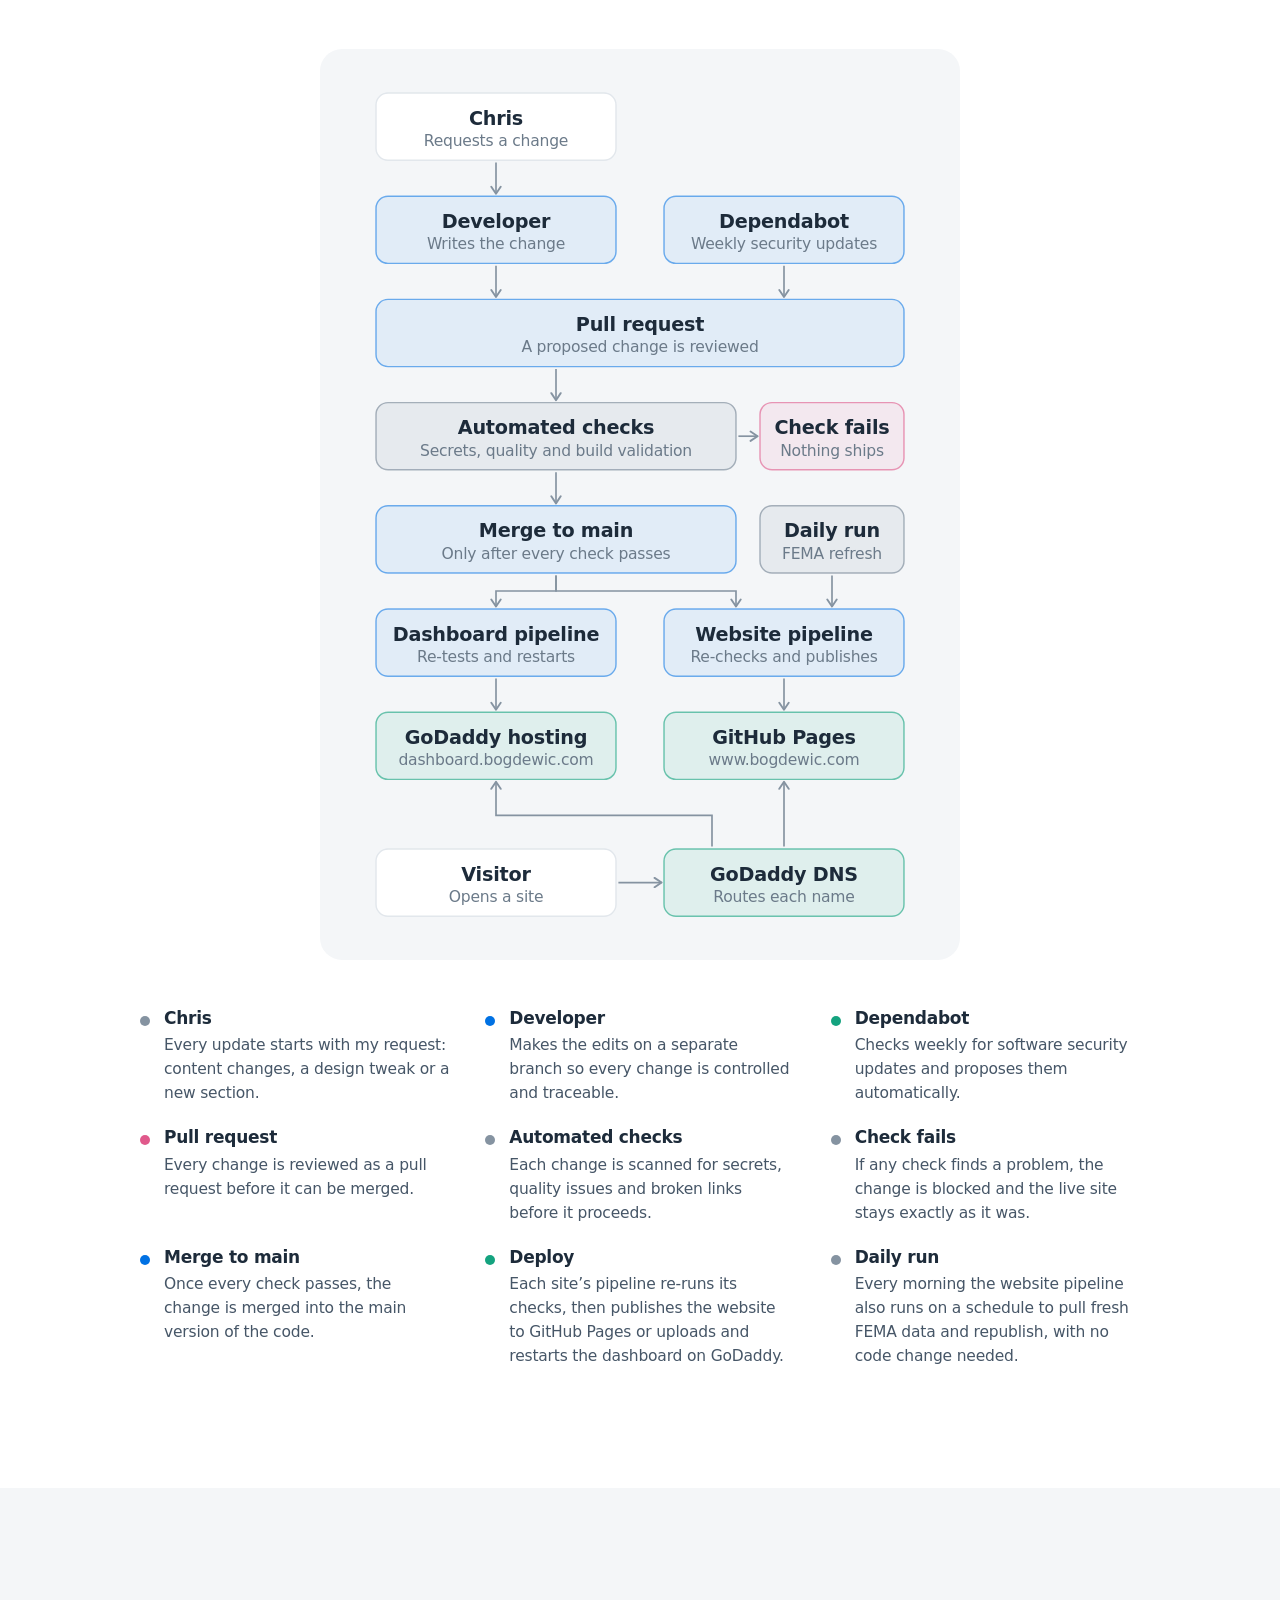
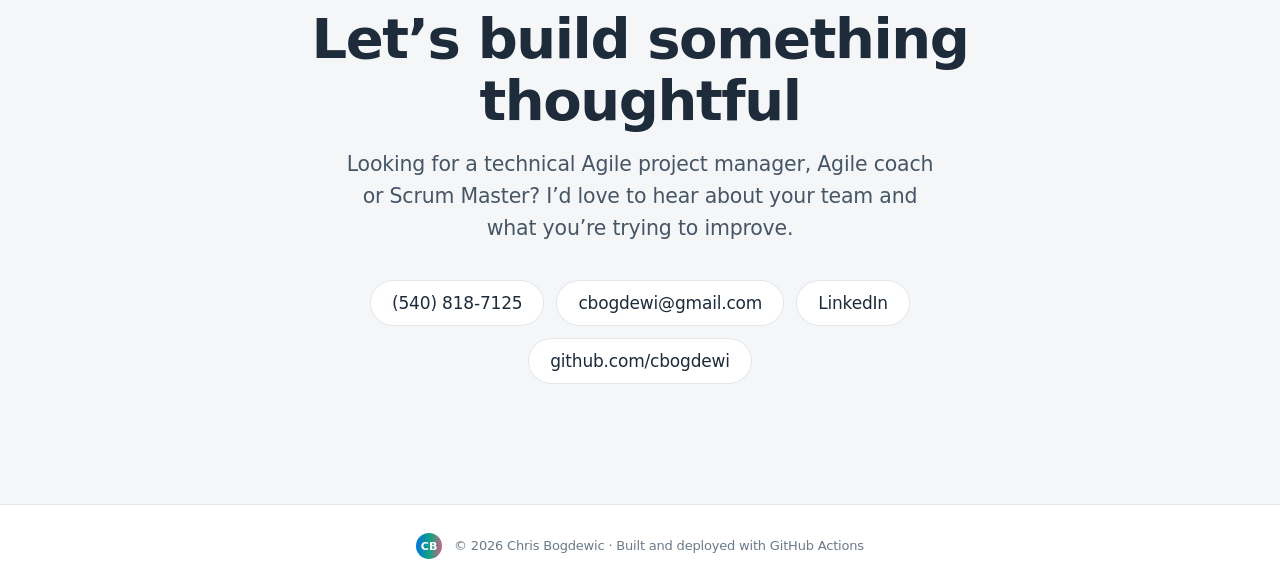
==== commit a3d4db16: "Add earlier recognition card (Navy Letter of Appreciation, Silver Beacon, Compass); awards 20 -> 23 " ====
--- a/index.html
+++ b/index.html
@@ -196,7 +196,7 @@
         <div class="section-head">
           <p class="eyebrow">Recognition</p>
           <h2>Honors &amp; awards</h2>
-          <p class="section-lede">20 awards recognizing delivery on national security, health and data programs.</p>
+          <p class="section-lede">23 awards recognizing delivery on national security, defense, health and data programs.</p>
         </div>
         <article class="card award-feature">
           <span class="award-year">2016</span>
@@ -248,6 +248,15 @@
             <p class="award-issuer">MITRE</p>
             <ul class="award-list">
               <li><span>2014</span>Making a Difference</li>
+            </ul>
+          </article>
+          <article class="card award accent-green">
+            <div class="award-head"><h3>Earlier recognition</h3><span class="award-count">×3</span></div>
+            <p class="award-issuer">U.S. Navy · BearingPoint / Deloitte</p>
+            <ul class="award-list">
+              <li>Navy Letter of Appreciation for modernizing Navy/USMC Airworthiness Office systems</li>
+              <li>BearingPoint Silver Beacon Award for an enterprise solution for the U.S. Army</li>
+              <li>Compass Award for full-SDLC delivery on federal programs</li>
             </ul>
           </article>
         </div>
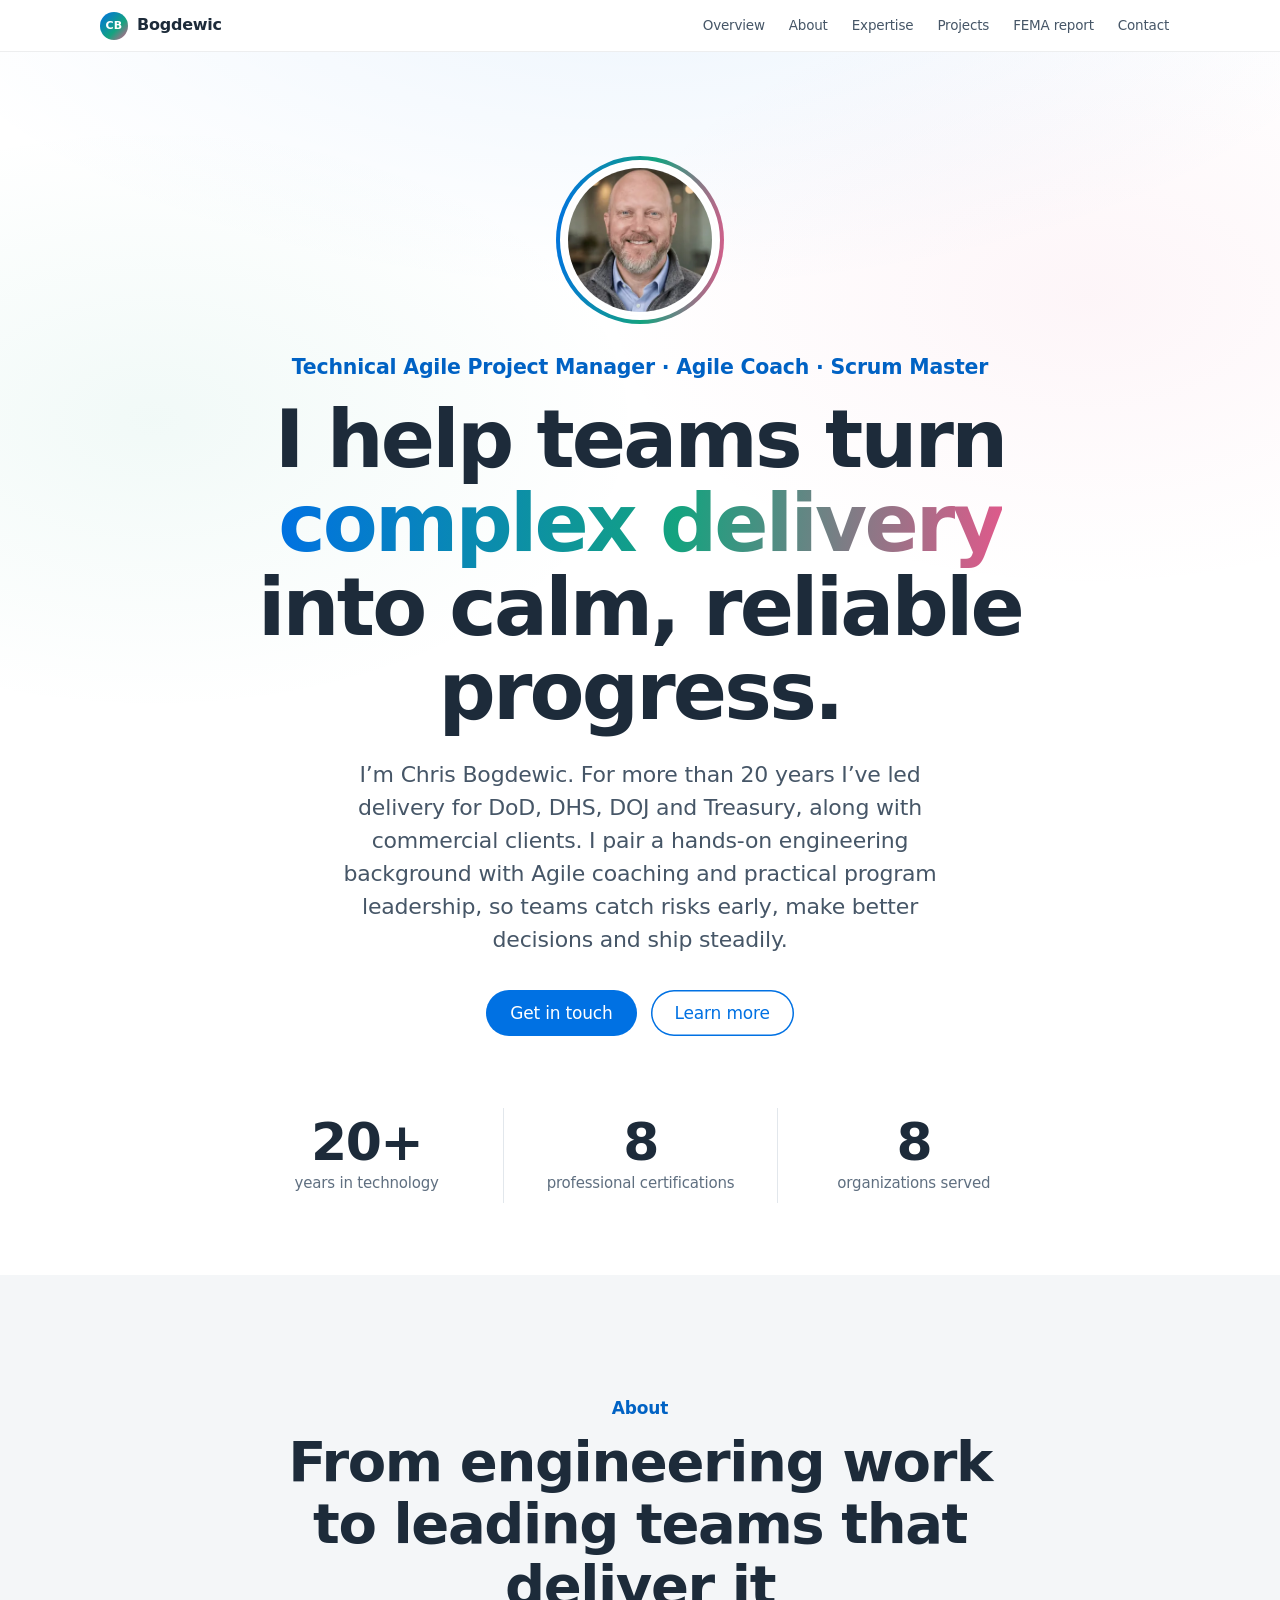
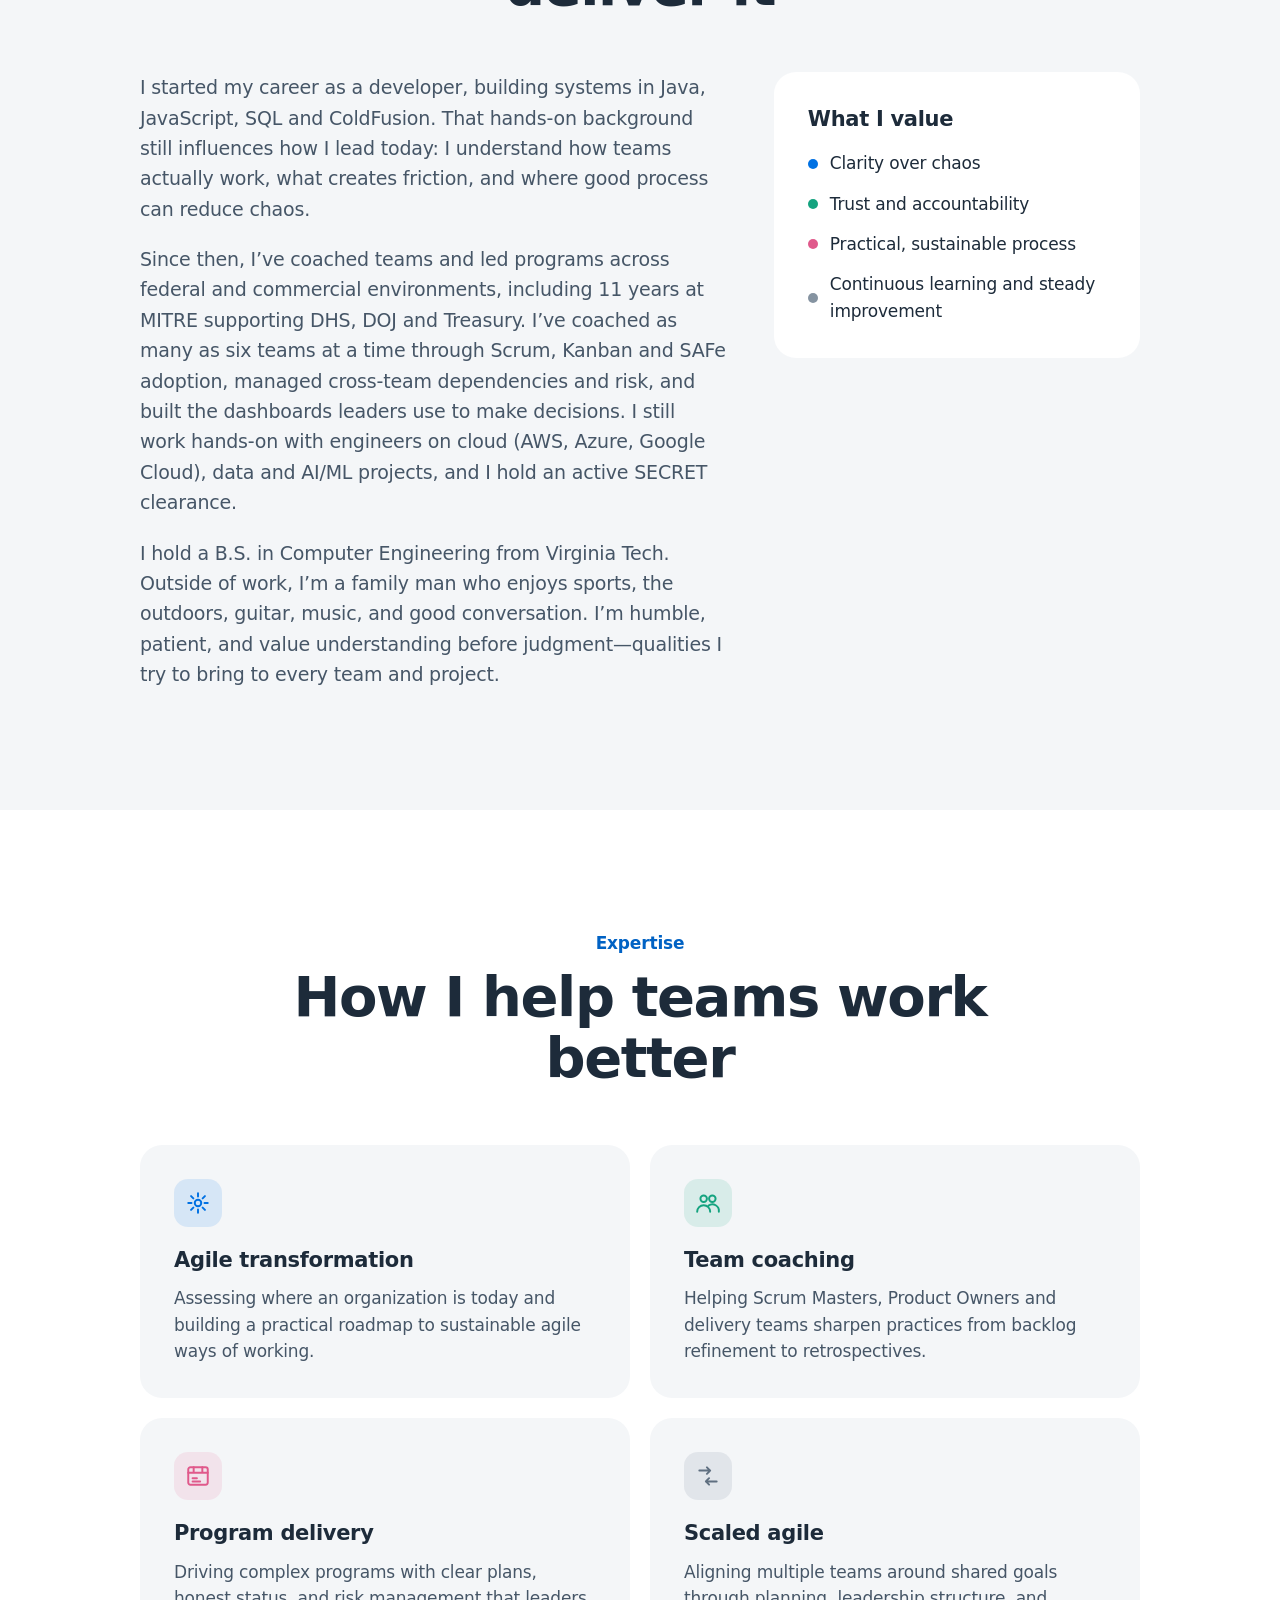
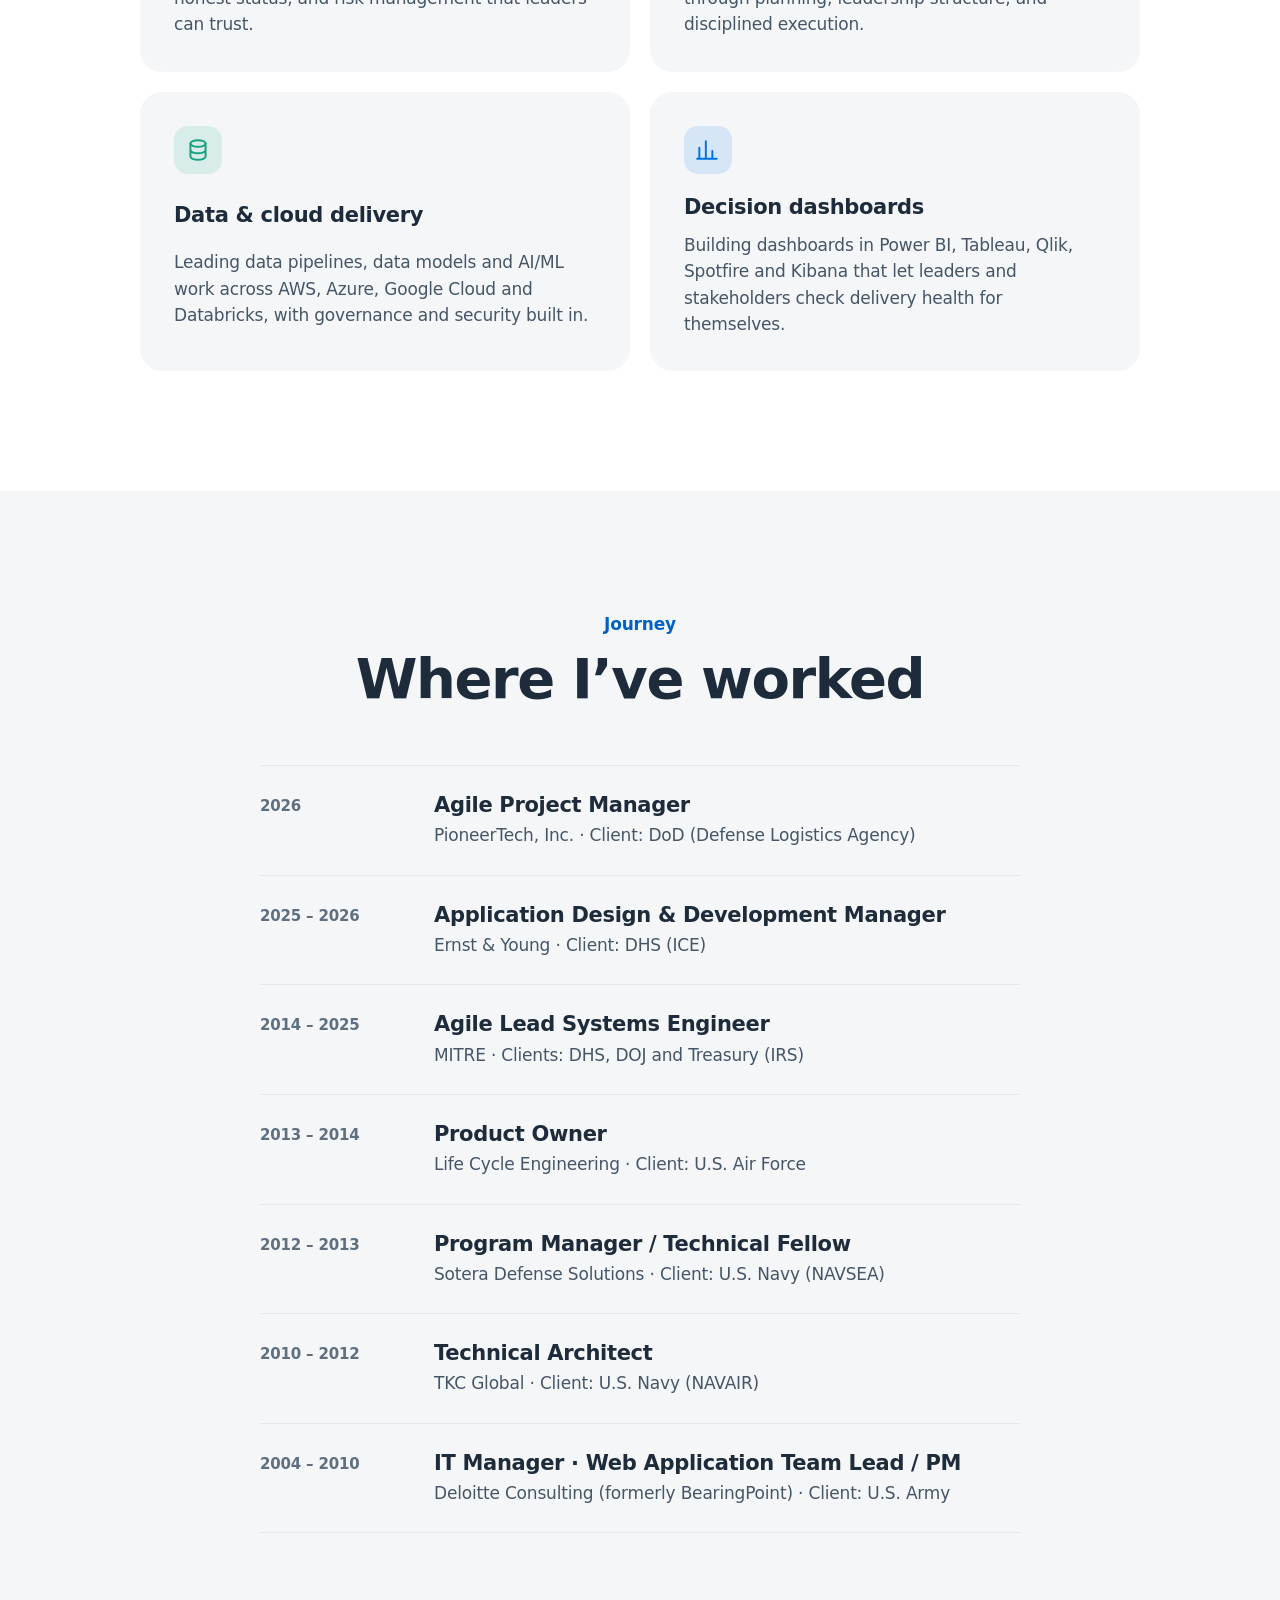
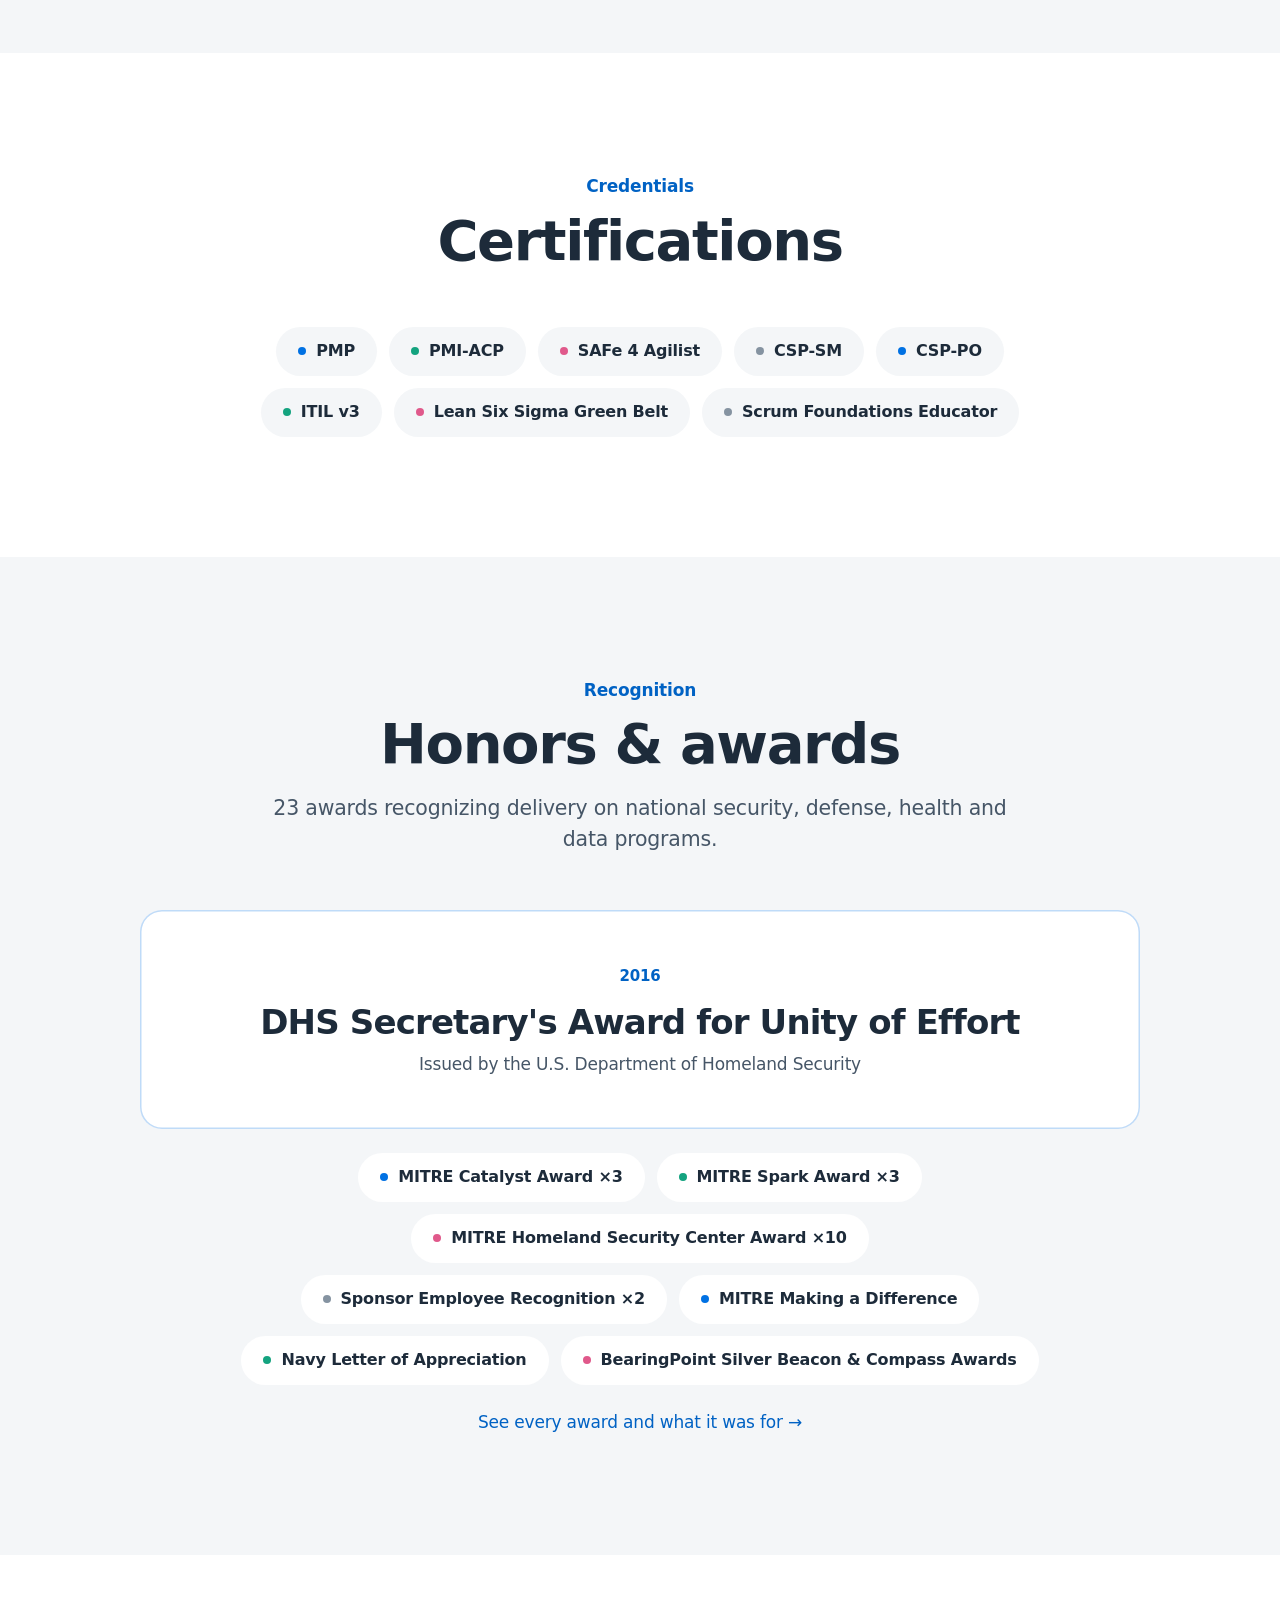
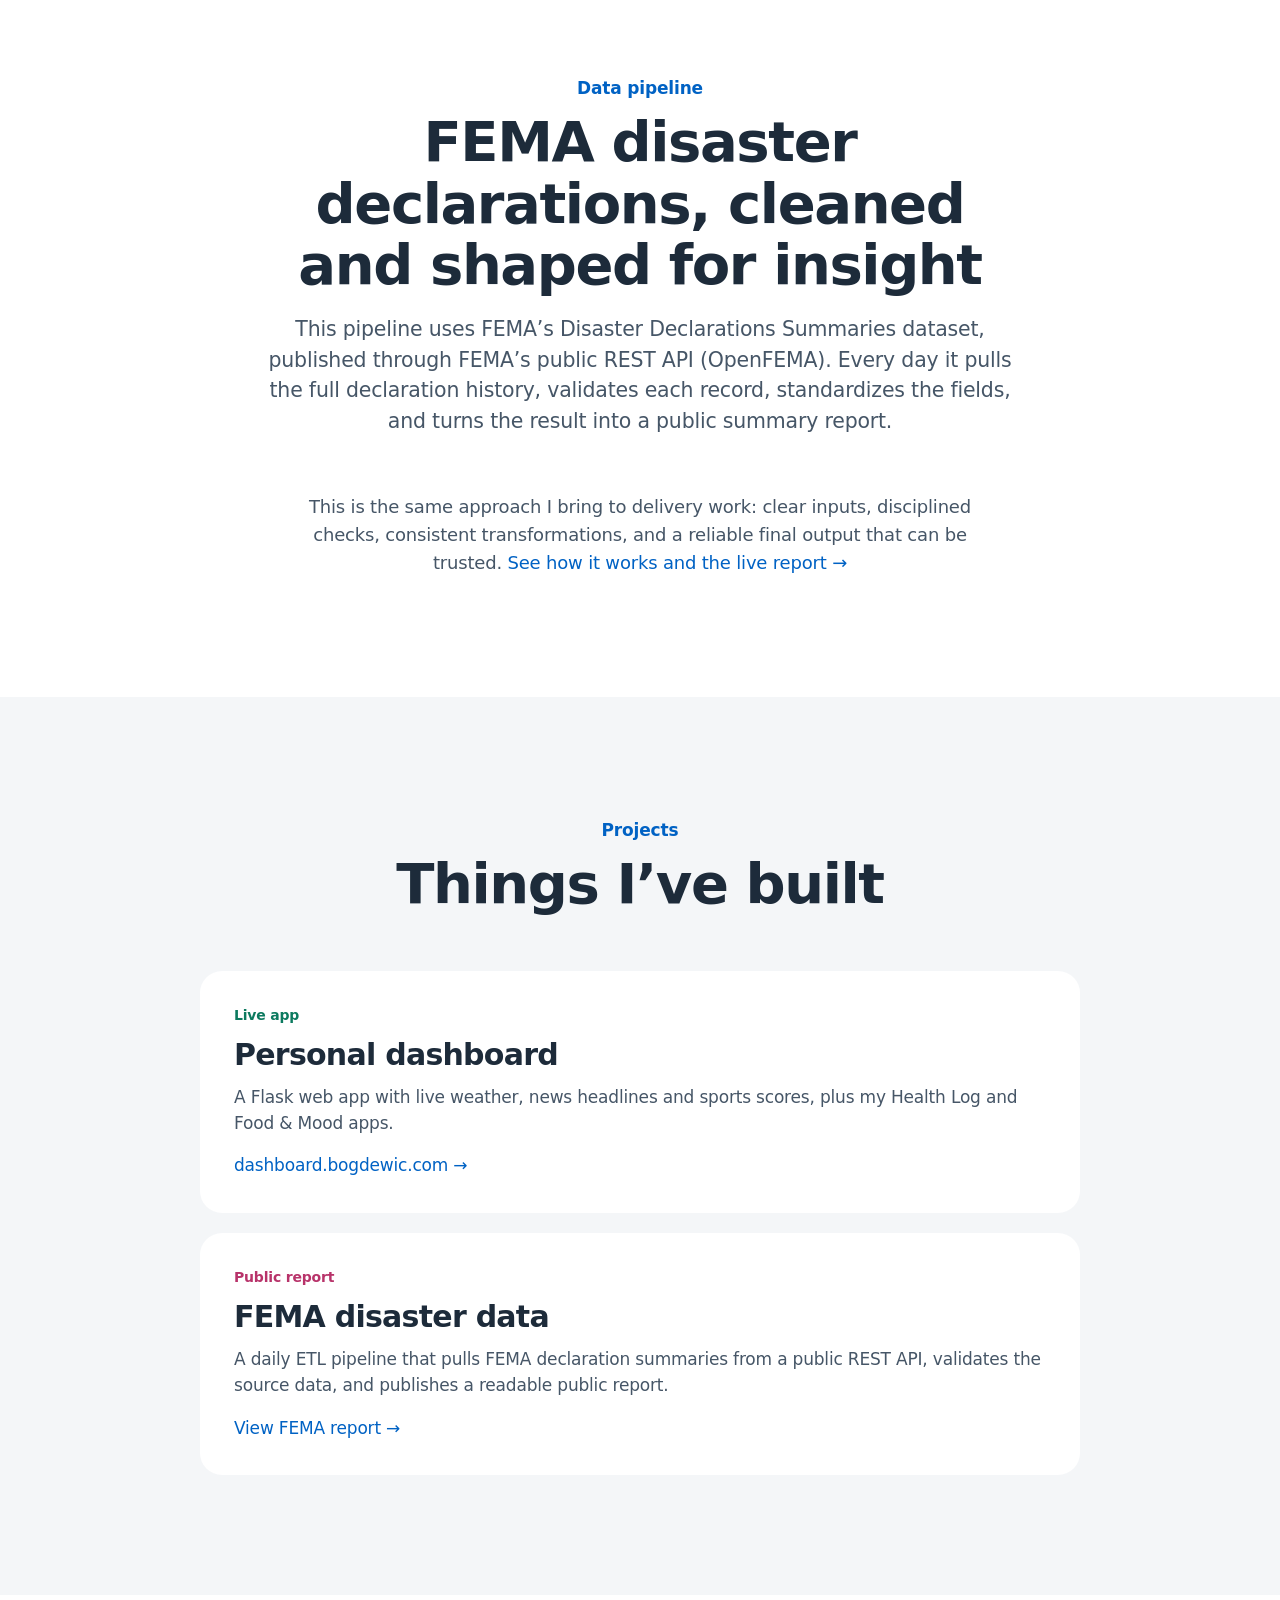
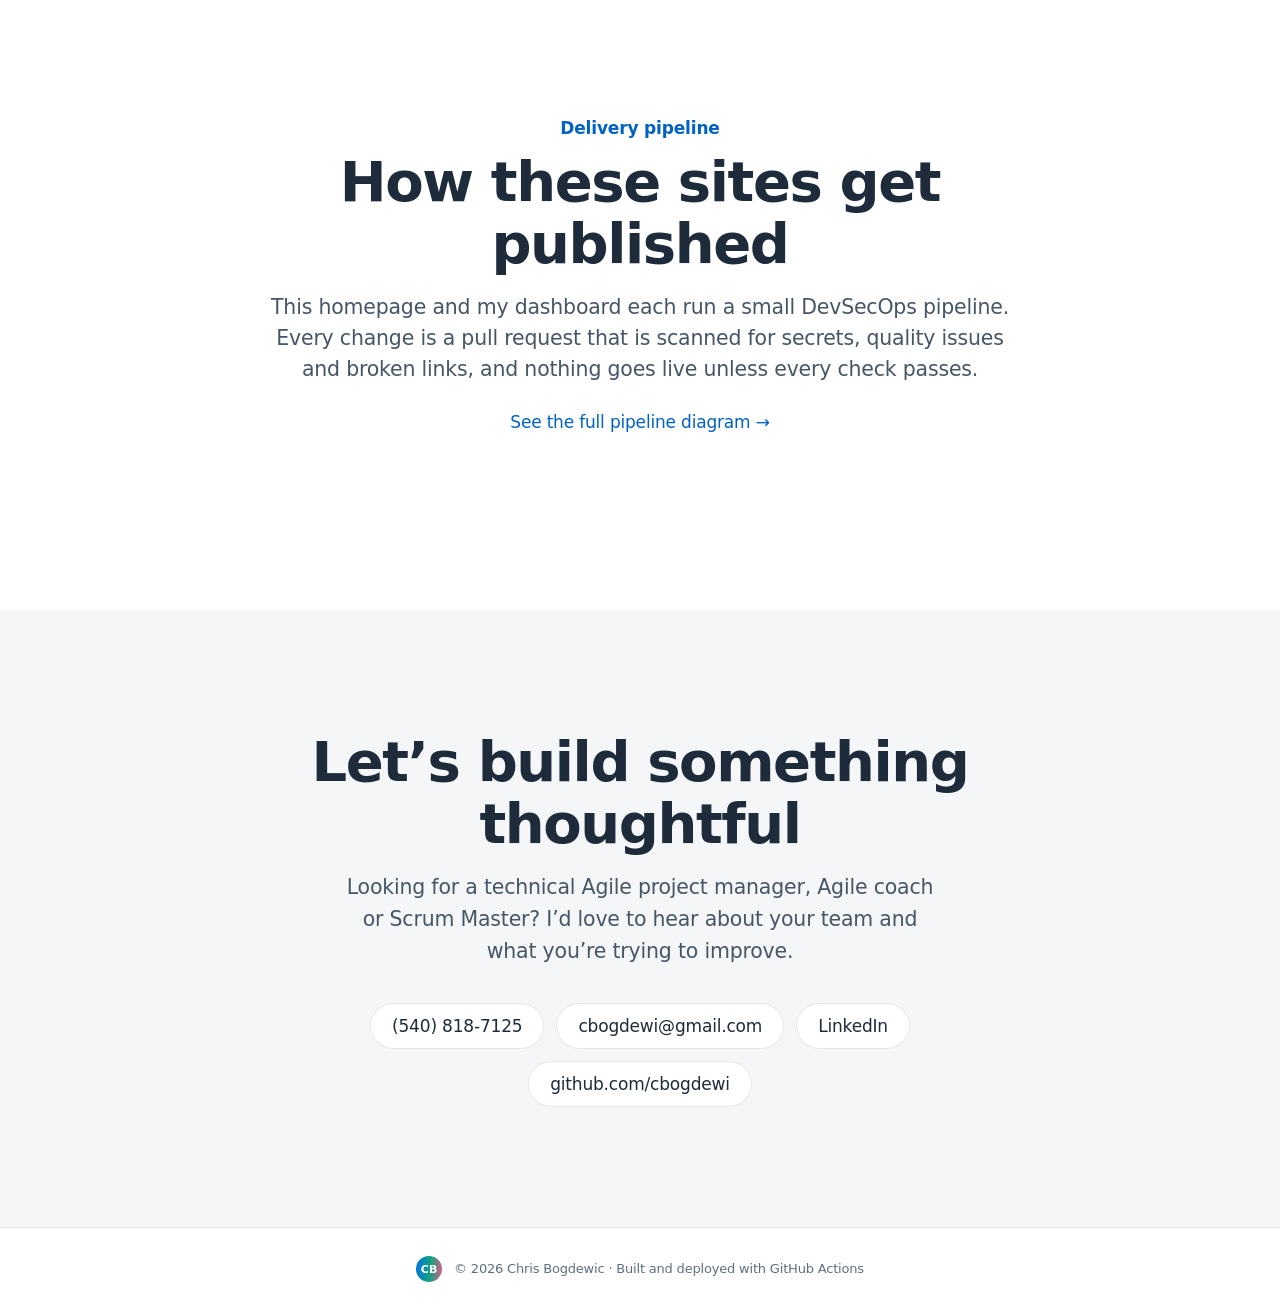
==== commit 383074d1: "Shorten homepage, trim nav, move FEMA styles out of the page - Awards: homepage keeps the DHS award " ====
--- a/index.html
+++ b/index.html
@@ -30,7 +30,6 @@
           <li><a href="#overview">Overview</a></li>
           <li><a href="#about">About</a></li>
           <li><a href="#expertise">Expertise</a></li>
-          <li><a href="#pipeline">Pipeline</a></li>
           <li><a href="#projects">Projects</a></li>
           <li><a href="fema-disasters.html">FEMA report</a></li>
           <li><a href="#contact">Contact</a></li>
@@ -203,63 +202,16 @@
           <h3>DHS Secretary's Award for Unity of Effort</h3>
           <p>Issued by the U.S. Department of Homeland Security</p>
         </article>
-        <div class="award-grid">
-          <article class="card award accent-blue">
-            <div class="award-head"><h3>Catalyst Award</h3><span class="award-count">×3</span></div>
-            <p class="award-issuer">MITRE</p>
-            <ul class="award-list">
-              <li><span>2021</span>Detecting and characterizing malicious activities</li>
-              <li><span>2019</span>VA Enterprise System of Systems</li>
-              <li><span>2019</span>Opioid Detection Challenge</li>
-            </ul>
-          </article>
-          <article class="card award accent-green">
-            <div class="award-head"><h3>Spark Award</h3><span class="award-count">×3</span></div>
-            <p class="award-issuer">MITRE</p>
-            <ul class="award-list">
-              <li><span>2021</span>Spark Award</li>
-              <li><span>2019</span>Data Intelligence Project</li>
-              <li><span>2018</span>BI Tools</li>
-            </ul>
-          </article>
-          <article class="card award accent-pink">
-            <div class="award-head"><h3>Homeland Security Center (HLSC) Award</h3><span class="award-count">×10</span></div>
-            <p class="award-issuer">MITRE</p>
-            <ul class="award-list">
-              <li><span>2018</span>SM Pilot (3 awards)</li>
-              <li><span>2018</span>Data Analytics Engine BI Tool Assessment</li>
-              <li><span>2017</span>New York Grand Central Terminal Exercise</li>
-              <li><span>2017</span>Hurricane Harvey Support</li>
-              <li><span>2017</span>Business Intelligence Tool Evaluation</li>
-              <li><span>2017</span>SM Pilot</li>
-              <li><span>2017</span>Two additional awards</li>
-            </ul>
-          </article>
-          <article class="card award accent-slate">
-            <div class="award-head"><h3>Sponsor Employee Recognition Award</h3><span class="award-count">×2</span></div>
-            <p class="award-issuer">MITRE</p>
-            <ul class="award-list">
-              <li><span>2017</span>SM Pilot</li>
-              <li><span>2016</span>Sponsor recognition</li>
-            </ul>
-          </article>
-          <article class="card award accent-blue">
-            <div class="award-head"><h3>Making a Difference Award</h3></div>
-            <p class="award-issuer">MITRE</p>
-            <ul class="award-list">
-              <li><span>2014</span>Making a Difference</li>
-            </ul>
-          </article>
-          <article class="card award accent-green">
-            <div class="award-head"><h3>Earlier recognition</h3><span class="award-count">×3</span></div>
-            <p class="award-issuer">U.S. Navy · BearingPoint / Deloitte</p>
-            <ul class="award-list">
-              <li>Navy Letter of Appreciation for modernizing Navy/USMC Airworthiness Office systems</li>
-              <li>BearingPoint Silver Beacon Award for an enterprise solution for the U.S. Army</li>
-              <li>Compass Award for full-SDLC delivery on federal programs</li>
-            </ul>
-          </article>
-        </div>
+        <ul class="chips award-chips">
+          <li class="chip chip-blue">MITRE Catalyst Award ×3</li>
+          <li class="chip chip-green">MITRE Spark Award ×3</li>
+          <li class="chip chip-pink">MITRE Homeland Security Center Award ×10</li>
+          <li class="chip">Sponsor Employee Recognition ×2</li>
+          <li class="chip chip-blue">MITRE Making a Difference</li>
+          <li class="chip chip-green">Navy Letter of Appreciation</li>
+          <li class="chip chip-pink">BearingPoint Silver Beacon &amp; Compass Awards</li>
+        </ul>
+        <p class="section-more"><a class="inline-link" href="awards.html">See every award and what it was for →</a></p>
       </section>
 
       <section class="section" id="pipeline">
@@ -268,42 +220,8 @@
           <h2>FEMA disaster declarations, cleaned and shaped for insight</h2>
           <p class="section-lede">This pipeline uses FEMA’s Disaster Declarations Summaries dataset, published through FEMA’s public REST API (OpenFEMA). Every day it pulls the full declaration history, validates each record, standardizes the fields, and turns the result into a public summary report.</p>
         </div>
-        <div class="pipeline-card card">
-          <div class="pipeline-grid">
-            <div class="pipeline-step">
-              <span class="step-label">01</span>
-              <h3>Source</h3>
-              <p>FEMA’s public REST API (OpenFEMA v2): Disaster Declarations Summaries, covering every federal disaster declaration from 1953 to today.</p>
-            </div>
-            <div class="pipeline-step">
-              <span class="step-label">02</span>
-              <h3>Extract</h3>
-              <p>A daily scheduled Python job calls the REST API over HTTPS, paging through 1,000 JSON records at a time and using standard query parameters to sort by date and request only the fields it needs. Failed requests are retried automatically.</p>
-            </div>
-            <div class="pipeline-step">
-              <span class="step-label">03</span>
-              <h3>Validate</h3>
-              <p>Reject records missing a disaster number, state or date, or with a malformed date. Duplicate rows are collapsed so each disaster is counted once, and nothing is published if no valid records come back.</p>
-            </div>
-            <div class="pipeline-step">
-              <span class="step-label">04</span>
-              <h3>Transform</h3>
-              <p>Trim and standardize text, fill clear defaults for missing incident types or titles, flag which assistance programs were declared, and total declarations by state, incident type and year.</p>
-            </div>
-            <div class="pipeline-step">
-              <span class="step-label">05</span>
-              <h3>Load</h3>
-              <p>Write the result to a compact JSON summary: the totals plus the 20 most recent declarations, small enough to load instantly in a browser.</p>
-            </div>
-            <div class="pipeline-step">
-              <span class="step-label">06</span>
-              <h3>Publish</h3>
-              <p>Each morning the site is rebuilt with the fresh summary, and the FEMA report page turns it into charts and tables. If FEMA’s API is unavailable, the last good copy stays live.</p>
-            </div>
-          </div>
-          <div class="pipeline-summary">
-            <p>This is the same approach I bring to delivery work: clear inputs, disciplined checks, consistent transformations, and a reliable final output that can be trusted. <a class="inline-link" href="fema-disasters.html">See the live FEMA report →</a></p>
-          </div>
+        <div class="pipeline-summary">
+          <p>This is the same approach I bring to delivery work: clear inputs, disciplined checks, consistent transformations, and a reliable final output that can be trusted. <a class="inline-link" href="fema-disasters.html">See how it works and the live report →</a></p>
         </div>
       </section>
 
@@ -332,58 +250,9 @@
         <div class="section-head">
           <p class="eyebrow">Delivery pipeline</p>
           <h2>How these sites get published</h2>
-          <p class="section-lede">This homepage and my dashboard each run a small DevSecOps pipeline. Every change is security-checked and tested automatically before it can go live.</p>
-        </div>
-        <div class="flow-wrap card">
-          <svg class="flow" viewBox="0 0 480 706" role="img" aria-labelledby="flow-title flow-desc">
-            <title id="flow-title">How a change reaches www.bogdewic.com and dashboard.bogdewic.com</title>
-            <desc id="flow-desc">A change I request, made by a developer, or a security update from Dependabot, becomes a pull request. Automated checks run on it; if any fail, nothing merges. Once merged, each site’s pipeline re-checks and publishes it. A daily scheduled run also refreshes the FEMA data and republishes the website.</desc>
-            <defs>
-              <marker id="arrowhead" viewBox="0 0 10 10" refX="8" refY="5" markerWidth="7" markerHeight="7" orient="auto-start-reverse">
-                <path d="M2 1L8 5L2 9" fill="none" stroke="context-stroke" stroke-width="1.6" stroke-linecap="round" stroke-linejoin="round"/>
-              </marker>
-            </defs>
-            <g class="fn fn-person"><rect x="20" y="10" width="200" height="56" rx="10"/><text x="120" y="31" class="fn-t">Chris</text><text x="120" y="50" class="fn-s">Requests a change</text></g>
-            <line x1="120" y1="68" x2="120" y2="94" class="fa"/>
-            <g class="fn fn-build"><rect x="20" y="96" width="200" height="56" rx="10"/><text x="120" y="117" class="fn-t">Developer</text><text x="120" y="136" class="fn-s">Writes the change</text></g>
-            <g class="fn fn-build"><rect x="260" y="96" width="200" height="56" rx="10"/><text x="360" y="117" class="fn-t">Dependabot</text><text x="360" y="136" class="fn-s">Weekly security updates</text></g>
-            <line x1="120" y1="154" x2="120" y2="180" class="fa"/>
-            <line x1="360" y1="154" x2="360" y2="180" class="fa"/>
-            <g class="fn fn-build"><rect x="20" y="182" width="440" height="56" rx="10"/><text x="240" y="203" class="fn-t">Pull request</text><text x="240" y="222" class="fn-s">A proposed change is reviewed</text></g>
-            <line x1="170" y1="240" x2="170" y2="266" class="fa"/>
-            <g class="fn fn-check"><rect x="20" y="268" width="300" height="56" rx="10"/><text x="170" y="289" class="fn-t">Automated checks</text><text x="170" y="308" class="fn-s">Secrets, quality and build validation</text></g>
-            <line x1="322" y1="296" x2="338" y2="296" class="fa"/>
-            <g class="fn fn-fail"><rect x="340" y="268" width="120" height="56" rx="10"/><text x="400" y="289" class="fn-t">Check fails</text><text x="400" y="308" class="fn-s">Nothing ships</text></g>
-            <line x1="170" y1="326" x2="170" y2="352" class="fa"/>
-            <g class="fn fn-build"><rect x="20" y="354" width="300" height="56" rx="10"/><text x="170" y="375" class="fn-t">Merge to main</text><text x="170" y="394" class="fn-s">Only after every check passes</text></g>
-            <g class="fn fn-check"><rect x="340" y="354" width="120" height="56" rx="10"/><text x="400" y="375" class="fn-t">Daily run</text><text x="400" y="394" class="fn-s">FEMA refresh</text></g>
-            <path d="M170 412 V425 H120 V438" fill="none" class="fa"/>
-            <path d="M170 412 V425 H320 V438" fill="none" class="fa"/>
-            <line x1="400" y1="412" x2="400" y2="438" class="fa"/>
-            <g class="fn fn-build"><rect x="20" y="440" width="200" height="56" rx="10"/><text x="120" y="461" class="fn-t">Dashboard pipeline</text><text x="120" y="480" class="fn-s">Re-tests and restarts</text></g>
-            <g class="fn fn-build"><rect x="260" y="440" width="200" height="56" rx="10"/><text x="360" y="461" class="fn-t">Website pipeline</text><text x="360" y="480" class="fn-s">Re-checks and publishes</text></g>
-            <line x1="120" y1="498" x2="120" y2="524" class="fa"/>
-            <line x1="360" y1="498" x2="360" y2="524" class="fa"/>
-            <g class="fn fn-host"><rect x="20" y="526" width="200" height="56" rx="10"/><text x="120" y="547" class="fn-t">GoDaddy hosting</text><text x="120" y="566" class="fn-s">dashboard.bogdewic.com</text></g>
-            <g class="fn fn-host"><rect x="260" y="526" width="200" height="56" rx="10"/><text x="360" y="547" class="fn-t">GitHub Pages</text><text x="360" y="566" class="fn-s">www.bogdewic.com</text></g>
-            <g class="fn fn-person"><rect x="20" y="640" width="200" height="56" rx="10"/><text x="120" y="661" class="fn-t">Visitor</text><text x="120" y="680" class="fn-s">Opens a site</text></g>
-            <line x1="222" y1="668" x2="258" y2="668" class="fa"/>
-            <g class="fn fn-host"><rect x="260" y="640" width="200" height="56" rx="10"/><text x="360" y="661" class="fn-t">GoDaddy DNS</text><text x="360" y="680" class="fn-s">Routes each name</text></g>
-            <line x1="360" y1="638" x2="360" y2="584" class="fa"/>
-            <path d="M300 638 V612 H120 V584" fill="none" class="fa"/>
-          </svg>
-        </div>
-        <ol class="flow-steps">
-          <li><span class="step-dot dot-gray"></span><div><h3>Chris</h3><p>Every update starts with my request: content changes, a design tweak or a new section.</p></div></li>
-          <li><span class="step-dot dot-blue"></span><div><h3>Developer</h3><p>Makes the edits on a separate branch so every change is controlled and traceable.</p></div></li>
-          <li><span class="step-dot dot-green"></span><div><h3>Dependabot</h3><p>Checks weekly for software security updates and proposes them automatically.</p></div></li>
-          <li><span class="step-dot dot-pink"></span><div><h3>Pull request</h3><p>Every change is reviewed as a pull request before it can be merged.</p></div></li>
-          <li><span class="step-dot dot-slate"></span><div><h3>Automated checks</h3><p>Each change is scanned for secrets, quality issues and broken links before it proceeds.</p></div></li>
-          <li><span class="step-dot dot-gray"></span><div><h3>Check fails</h3><p>If any check finds a problem, the change is blocked and the live site stays exactly as it was.</p></div></li>
-          <li><span class="step-dot dot-blue"></span><div><h3>Merge to main</h3><p>Once every check passes, the change is merged into the main version of the code.</p></div></li>
-          <li><span class="step-dot dot-green"></span><div><h3>Deploy</h3><p>Each site’s pipeline re-runs its checks, then publishes the website to GitHub Pages or uploads and restarts the dashboard on GoDaddy.</p></div></li>
-          <li><span class="step-dot dot-slate"></span><div><h3>Daily run</h3><p>Every morning the website pipeline also runs on a schedule to pull fresh FEMA data and republish, with no code change needed.</p></div></li>
-        </ol>
+          <p class="section-lede">This homepage and my dashboard each run a small DevSecOps pipeline. Every change is a pull request that is scanned for secrets, quality issues and broken links, and nothing goes live unless every check passes.</p>
+          <p class="section-more"><a class="inline-link" href="delivery.html">See the full pipeline diagram →</a></p>
+        </div>
       </section>
 
       <section class="section contact" id="contact">
--- a/styles.css
+++ b/styles.css
@@ -1,8 +1,10 @@
 /* Bogdewic: clean, Apple/Tesla-inspired theme. Blues, greens, greys and pinks; no black. */
 :root{
-  --ink:#1d2b3a;--ink-2:#465667;--ink-3:#6b7a89;
+  --ink:#1d2b3a;--ink-2:#465667;--ink-3:#5f6f80;
   --bg:#ffffff;--bg-alt:#f4f6f8;--line:#e2e7ec;
   --blue:#0071e3;--blue-hover:#0062c4;--green:#14a37f;--pink:#e0598b;--grey:#8593a1;
+  /* Text-safe accents: the fills above are too light for small text (WCAG AA 4.5:1) */
+  --blue-text:#0062c4;--green-text:#0c7a5f;--pink-text:#b8336a;
   --grad:linear-gradient(95deg,#0071e3 0%,#14a37f 55%,#e0598b 100%);
   --font:-apple-system,BlinkMacSystemFont,"SF Pro Display","SF Pro Text",Inter,system-ui,"Segoe UI",sans-serif;
   --page:max(20px,calc((100% - 1080px)/2));
@@ -12,7 +14,7 @@
 html{scroll-behavior:smooth;scroll-padding-top:56px;-webkit-text-size-adjust:100%}
 body{margin:0;background:var(--bg);color:var(--ink);font:400 17px/1.55 var(--font);letter-spacing:-.011em;-webkit-font-smoothing:antialiased}
 img{max-width:100%}
-a{color:var(--blue)}
+a{color:var(--blue-text)}
 h1,h2,h3{margin:0;color:var(--ink);font-weight:700;letter-spacing:-.025em;line-height:1.1}
 h3{font-size:21px;font-weight:600;letter-spacing:-.015em;line-height:1.25}
 p{margin:0}
@@ -24,7 +26,7 @@
 .section{padding:clamp(72px,10vw,120px) var(--page)}
 main>section:nth-child(even){background:var(--bg-alt)}
 .section-head{max-width:760px;margin:0 auto clamp(36px,5vw,56px);text-align:center}
-.eyebrow{margin:0 0 10px;font-size:17px;font-weight:600;color:var(--blue);letter-spacing:-.01em}
+.eyebrow{margin:0 0 10px;font-size:17px;font-weight:600;color:var(--blue-text);letter-spacing:-.01em}
 .section-head h2{font-size:clamp(34px,4.8vw,56px)}
 .section-lede{margin-top:18px;font-size:clamp(18px,1.6vw,21px);line-height:1.5;color:var(--ink-2)}
 
@@ -54,7 +56,7 @@
 .stats{list-style:none;margin:clamp(48px,6vw,72px) 0 0;padding:0;width:100%;max-width:820px;display:grid;grid-template-columns:repeat(3,1fr)}
 .stats li{display:flex;flex-direction:column;gap:4px;padding:8px 12px}
 .stats li+li{border-left:1px solid var(--line)}
-.stats strong{font-size:clamp(34px,4.6vw,52px);font-weight:700;letter-spacing:-.03em;line-height:1;background:var(--grad);-webkit-background-clip:text;background-clip:text;color:transparent}
+.stats strong{font-size:clamp(34px,4.6vw,52px);font-weight:700;letter-spacing:-.03em;line-height:1;color:var(--ink);font-variant-numeric:tabular-nums}
 .stats span{font-size:15px;color:var(--ink-3)}
 
 /* ---------- About ---------- */
@@ -68,8 +70,7 @@
 
 /* ---------- Expertise ---------- */
 .cards{display:grid;grid-template-columns:repeat(2,minmax(0,1fr));gap:20px;max-width:1000px;margin:0 auto}
-.feature{display:grid;gap:12px;transition:transform .3s ease}
-.feature:hover{transform:translateY(-3px)}
+.feature{display:grid;gap:12px}
 .icon{--c:var(--blue);width:48px;height:48px;display:grid;place-items:center;border-radius:14px;background:color-mix(in srgb,var(--c) 12%,transparent);color:var(--c);margin-bottom:8px}
 .icon svg{width:26px;height:26px;fill:none;stroke:currentColor;stroke-width:1.8;stroke-linecap:round;stroke-linejoin:round}
 .accent-blue{--c:var(--blue)}.accent-green{--c:var(--green)}.accent-pink{--c:var(--pink)}.accent-slate{--c:var(--grey)}
@@ -90,13 +91,14 @@
 .chip-blue:before{background:var(--blue)}.chip-green:before{background:var(--green)}.chip-pink:before{background:var(--pink)}
 
 /* ---------- Awards ---------- */
-.award-feature{max-width:1000px;margin:0 auto 20px;text-align:center;padding:clamp(32px,5vw,52px);background:linear-gradient(135deg,rgba(0,113,227,.09),rgba(20,163,127,.07) 55%,rgba(224,89,139,.08))!important}
-.award-year{display:inline-block;margin-bottom:12px;font-size:15px;font-weight:600;color:var(--blue)}
+.award-feature{max-width:1000px;margin:0 auto 20px;text-align:center;padding:clamp(32px,5vw,52px);box-shadow:inset 0 0 0 1.5px color-mix(in srgb,var(--blue) 25%,transparent)}
+.award-year{display:inline-block;margin-bottom:12px;font-size:15px;font-weight:600;color:var(--blue-text)}
 .award-feature h3{font-size:clamp(24px,3vw,34px);letter-spacing:-.025em}
 .award-feature p{margin-top:8px}
 .award-grid{display:grid;grid-template-columns:repeat(auto-fill,minmax(300px,1fr));gap:20px;max-width:1000px;margin:0 auto}
 .award-head{display:flex;justify-content:space-between;align-items:flex-start;gap:12px}
-.award-count{flex:none;padding:3px 10px;border-radius:999px;font-size:14px;font-weight:600;background:color-mix(in srgb,var(--c,var(--blue)) 12%,transparent);color:var(--c,var(--blue))}
+.award-count{flex:none;padding:3px 10px;border-radius:999px;font-size:14px;font-weight:600;background:color-mix(in srgb,var(--c,var(--blue)) 12%,transparent);color:var(--t,var(--blue-text))}
+.accent-blue{--t:var(--blue-text)}.accent-green{--t:var(--green-text)}.accent-pink{--t:var(--pink-text)}
 .accent-slate .award-count{color:#5f6f80}
 .award-issuer{margin:4px 0 16px;font-size:15px;color:var(--ink-3)!important}
 .award-list{list-style:none;margin:0;padding:0;display:grid;gap:10px}
@@ -108,9 +110,9 @@
 .pipeline-grid{display:grid;grid-template-columns:repeat(3,minmax(0,1fr));gap:20px}
 .pipeline-step{background:var(--bg-alt);border-radius:var(--radius);padding:28px}
 main>section:nth-child(even) .pipeline-step{background:#fff}
-.step-label{display:block;margin-bottom:14px;font:600 14px/1 ui-monospace,"SF Mono",Menlo,Consolas,monospace;color:var(--blue)}
-.pipeline-step:nth-child(3n+2) .step-label{color:var(--green)}
-.pipeline-step:nth-child(3n) .step-label{color:var(--pink)}
+.step-label{display:block;margin-bottom:14px;font:600 14px/1 ui-monospace,"SF Mono",Menlo,Consolas,monospace;color:var(--blue-text)}
+.pipeline-step:nth-child(3n+2) .step-label{color:var(--green-text)}
+.pipeline-step:nth-child(3n) .step-label{color:var(--pink-text)}
 .pipeline-step h3{margin-bottom:10px}
 .pipeline-step p{color:var(--ink-2);font-size:16px}
 .pipeline-summary{margin-top:28px;text-align:center}
@@ -123,9 +125,9 @@
 .project{display:grid;gap:10px;text-decoration:none;color:var(--ink);transition:transform .3s ease,box-shadow .3s ease}
 .project:hover{transform:translateY(-3px);box-shadow:0 20px 40px rgba(29,43,58,.08)}
 .project h3{font-size:clamp(24px,2.6vw,30px);letter-spacing:-.025em}
-.project-tag{font-size:14px;font-weight:600;color:var(--green)}
-.project:nth-child(2) .project-tag{color:var(--pink)}
-.project-link{margin-top:6px;font-weight:500;color:var(--blue)}
+.project-tag{font-size:14px;font-weight:600;color:var(--green-text)}
+.project:nth-child(2) .project-tag{color:var(--pink-text)}
+.project-link{margin-top:6px;font-weight:500;color:var(--blue-text)}
 
 /* ---------- Delivery flowchart ---------- */
 .flow-wrap{padding:clamp(16px,3vw,32px);max-width:640px;margin:0 auto 48px}
@@ -157,6 +159,12 @@
 .contact-list a{display:inline-flex;align-items:center;min-height:46px;padding:0 22px;border-radius:999px;background:#fff;color:var(--ink);font-weight:500;text-decoration:none;box-shadow:inset 0 0 0 1px var(--line);transition:box-shadow .2s,color .2s}
 .contact-list a:hover{color:var(--blue);box-shadow:inset 0 0 0 1.5px var(--blue)}
 
+/* ---------- Sub-pages and short-form sections ---------- */
+.page-title{font-size:clamp(38px,5.6vw,64px);letter-spacing:-.03em}
+.section-more{margin-top:24px;text-align:center}
+.award-chips{margin-top:24px}
+main>section.back-home{padding-top:0;background:var(--bg);text-align:center}
+
 /* ---------- Footer ---------- */
 .footer{display:flex;align-items:center;justify-content:center;gap:12px;padding:28px var(--page);border-top:1px solid var(--line);font-size:13px;color:var(--ink-3)}
 .monogram{display:inline-grid;place-items:center;width:26px;height:26px;border-radius:50%;background:var(--grad);color:#fff;font-size:11px;font-weight:700;letter-spacing:.02em}
@@ -177,4 +185,4 @@
   .award-grid{grid-template-columns:1fr}
   .btn{flex:1 1 auto}
 }
-@media(prefers-reduced-motion:reduce){html{scroll-behavior:auto}.feature,.project{transition:none}.feature:hover,.project:hover{transform:none}}
+@media(prefers-reduced-motion:reduce){html{scroll-behavior:auto}.project{transition:none}.project:hover{transform:none}}
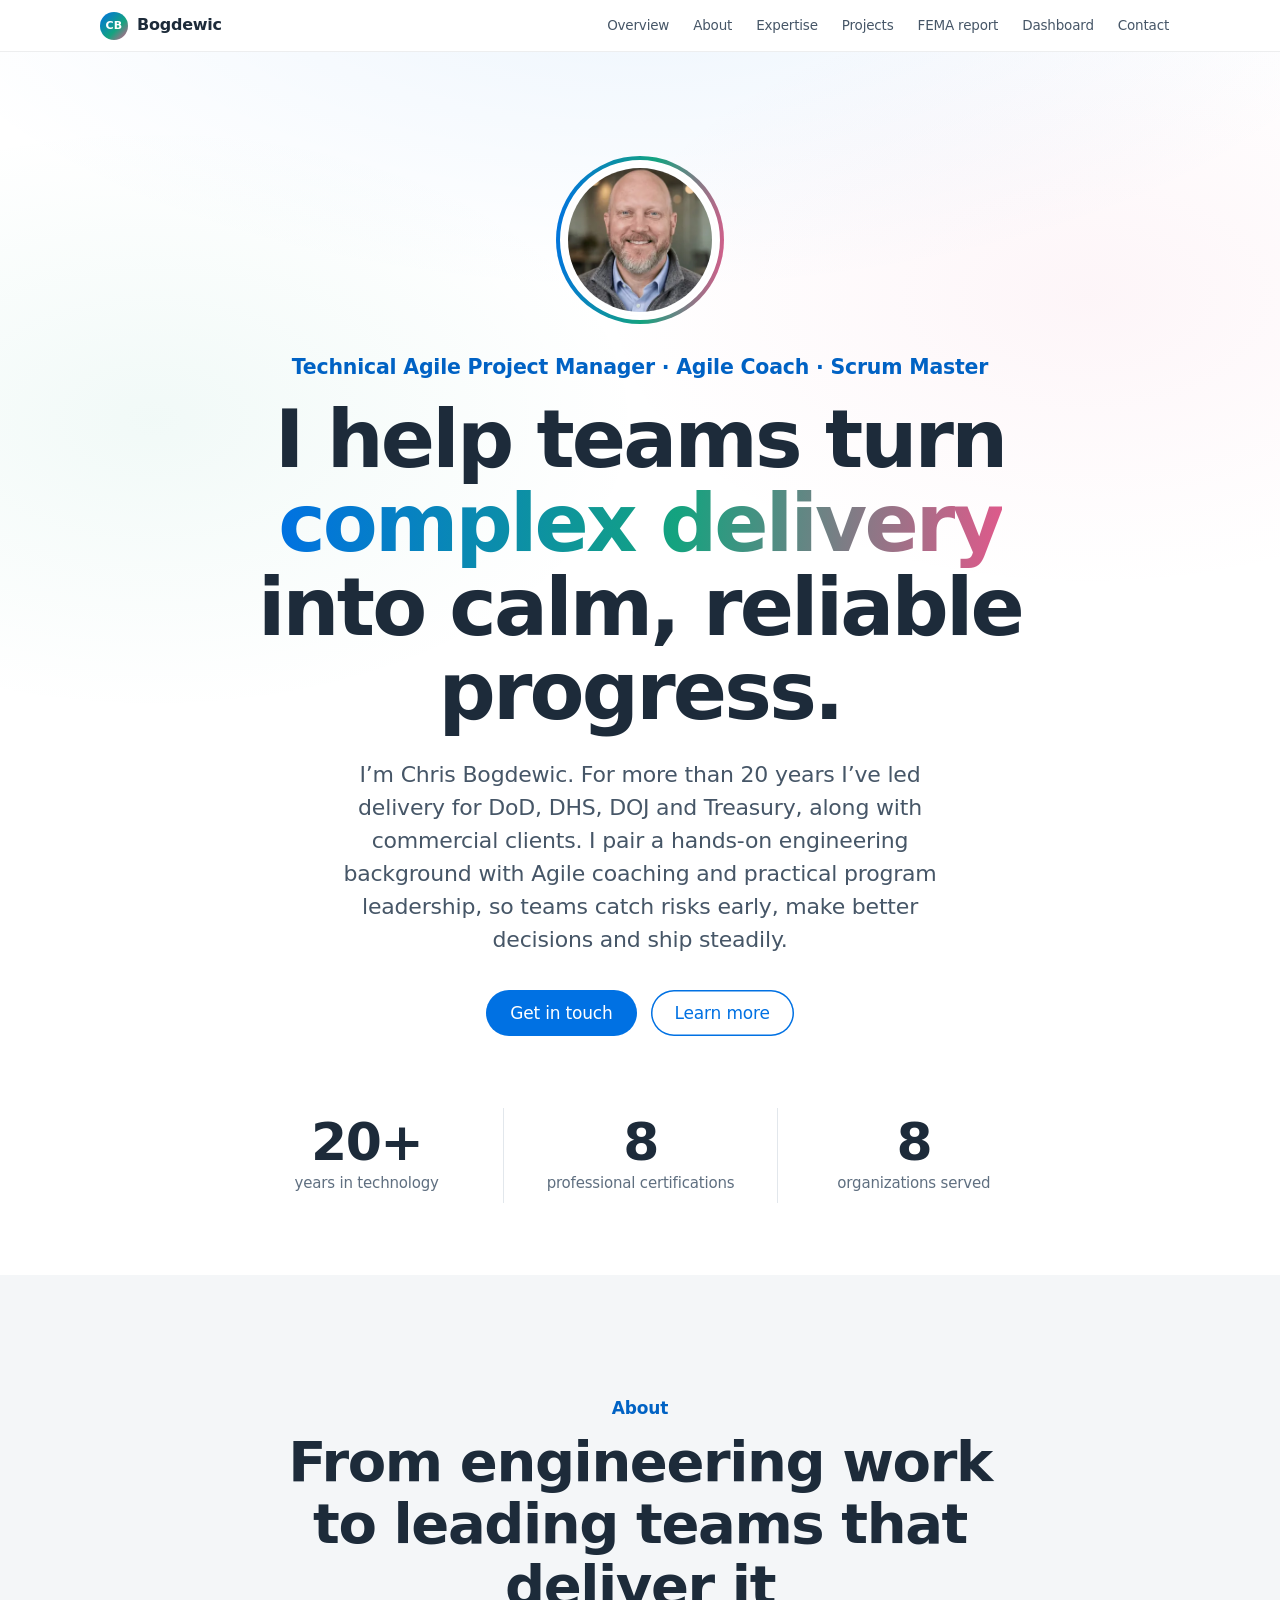
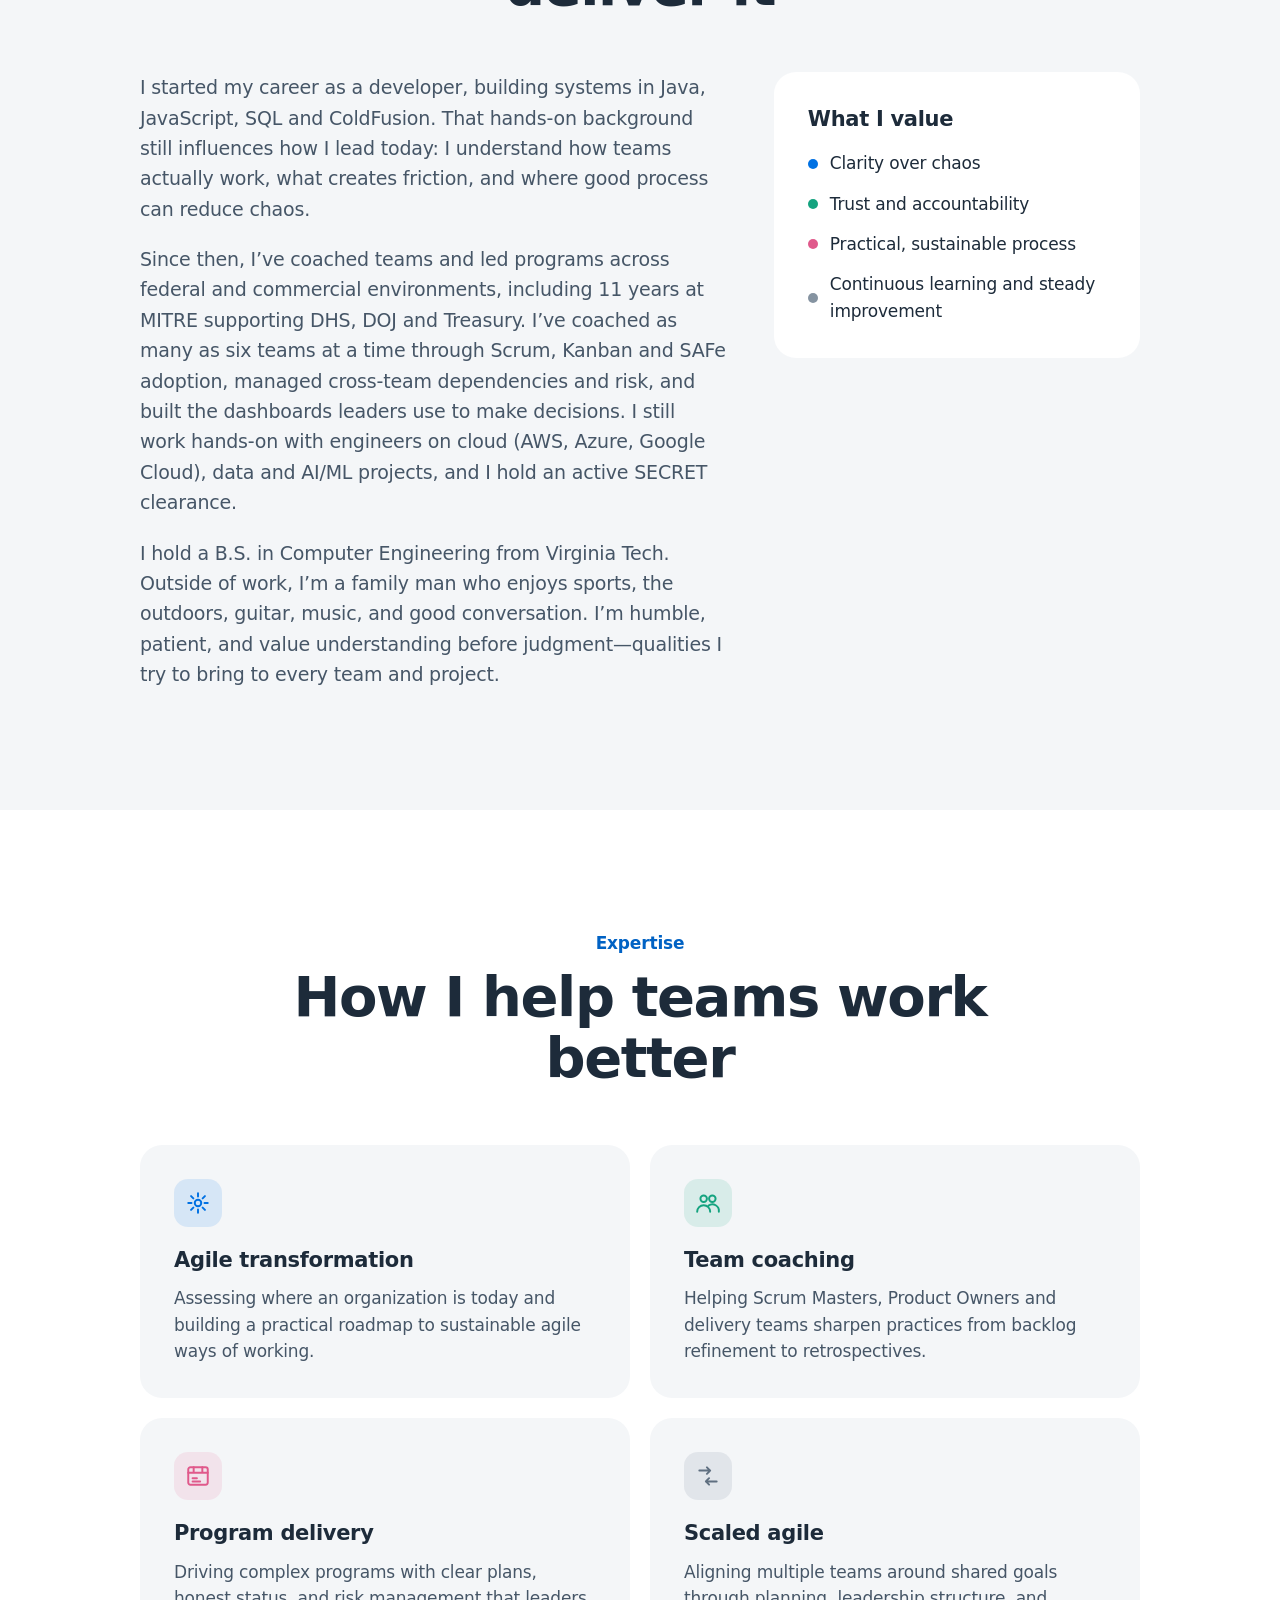
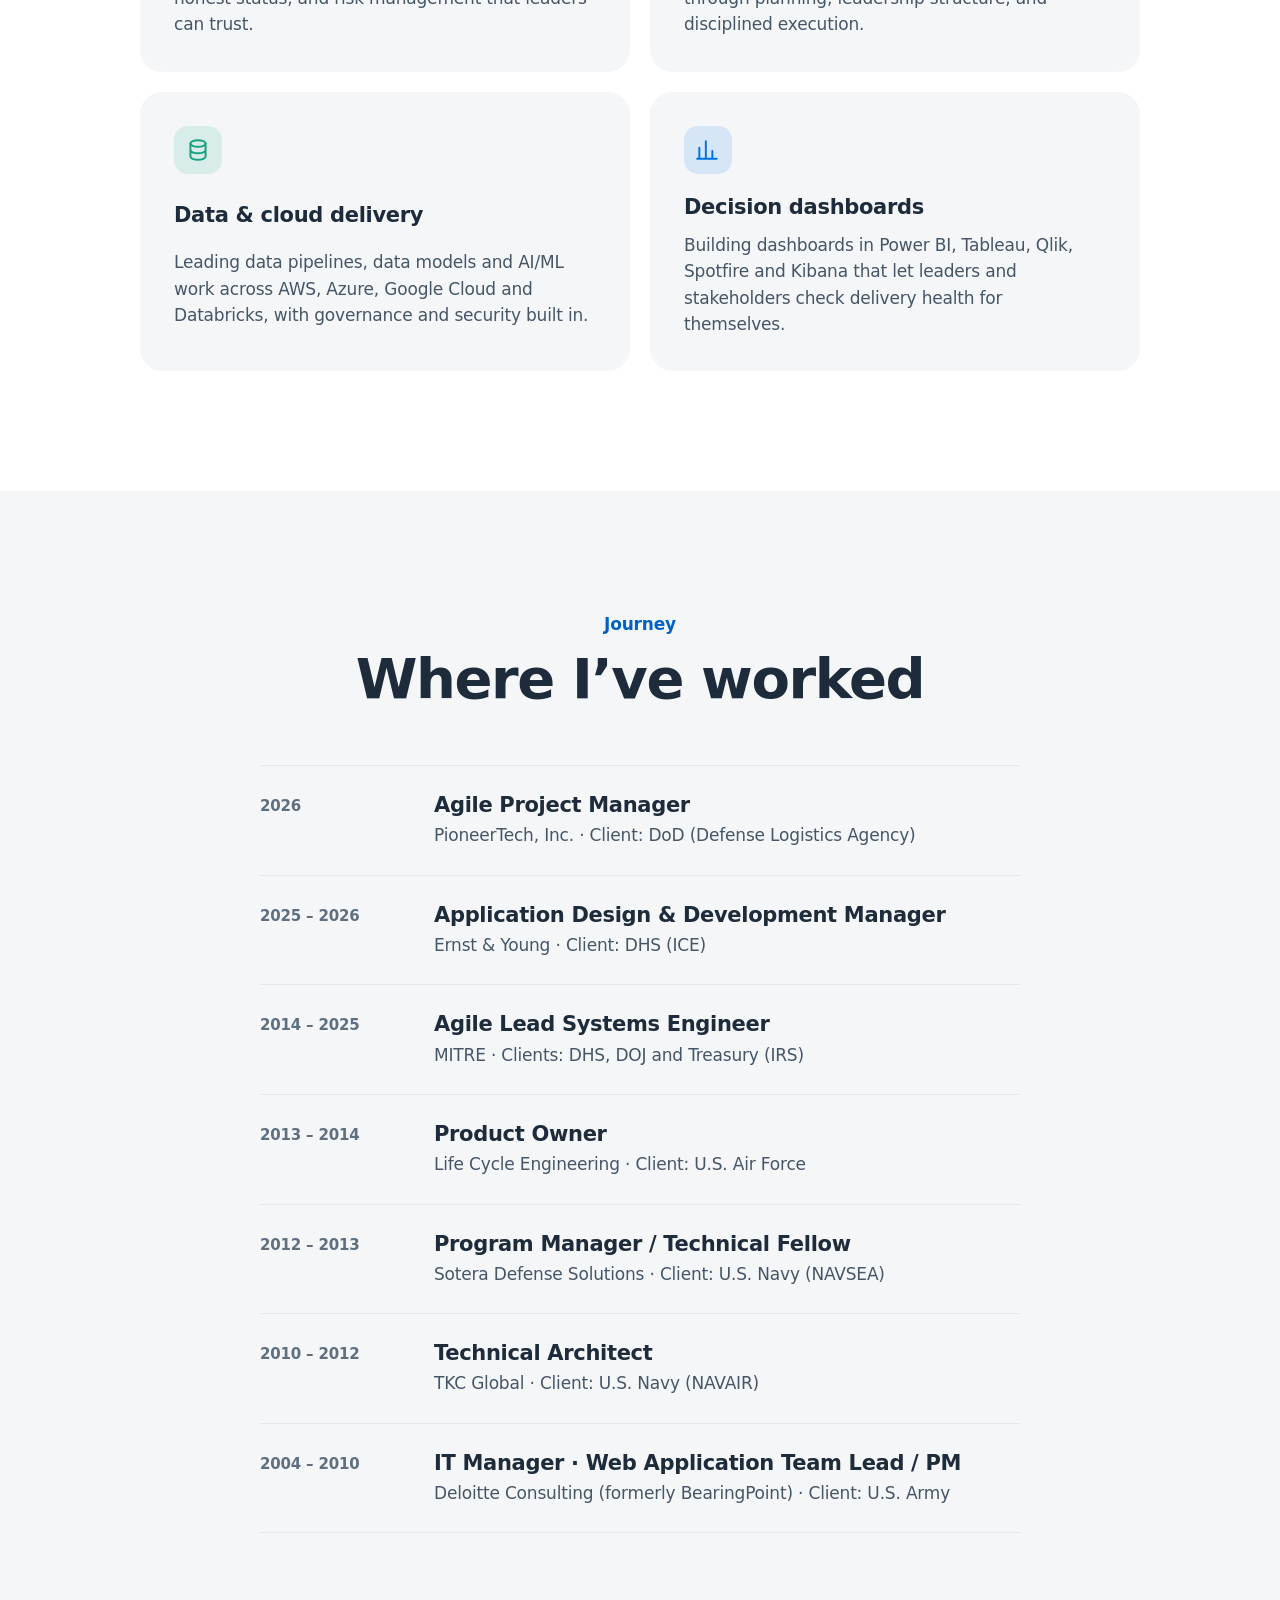
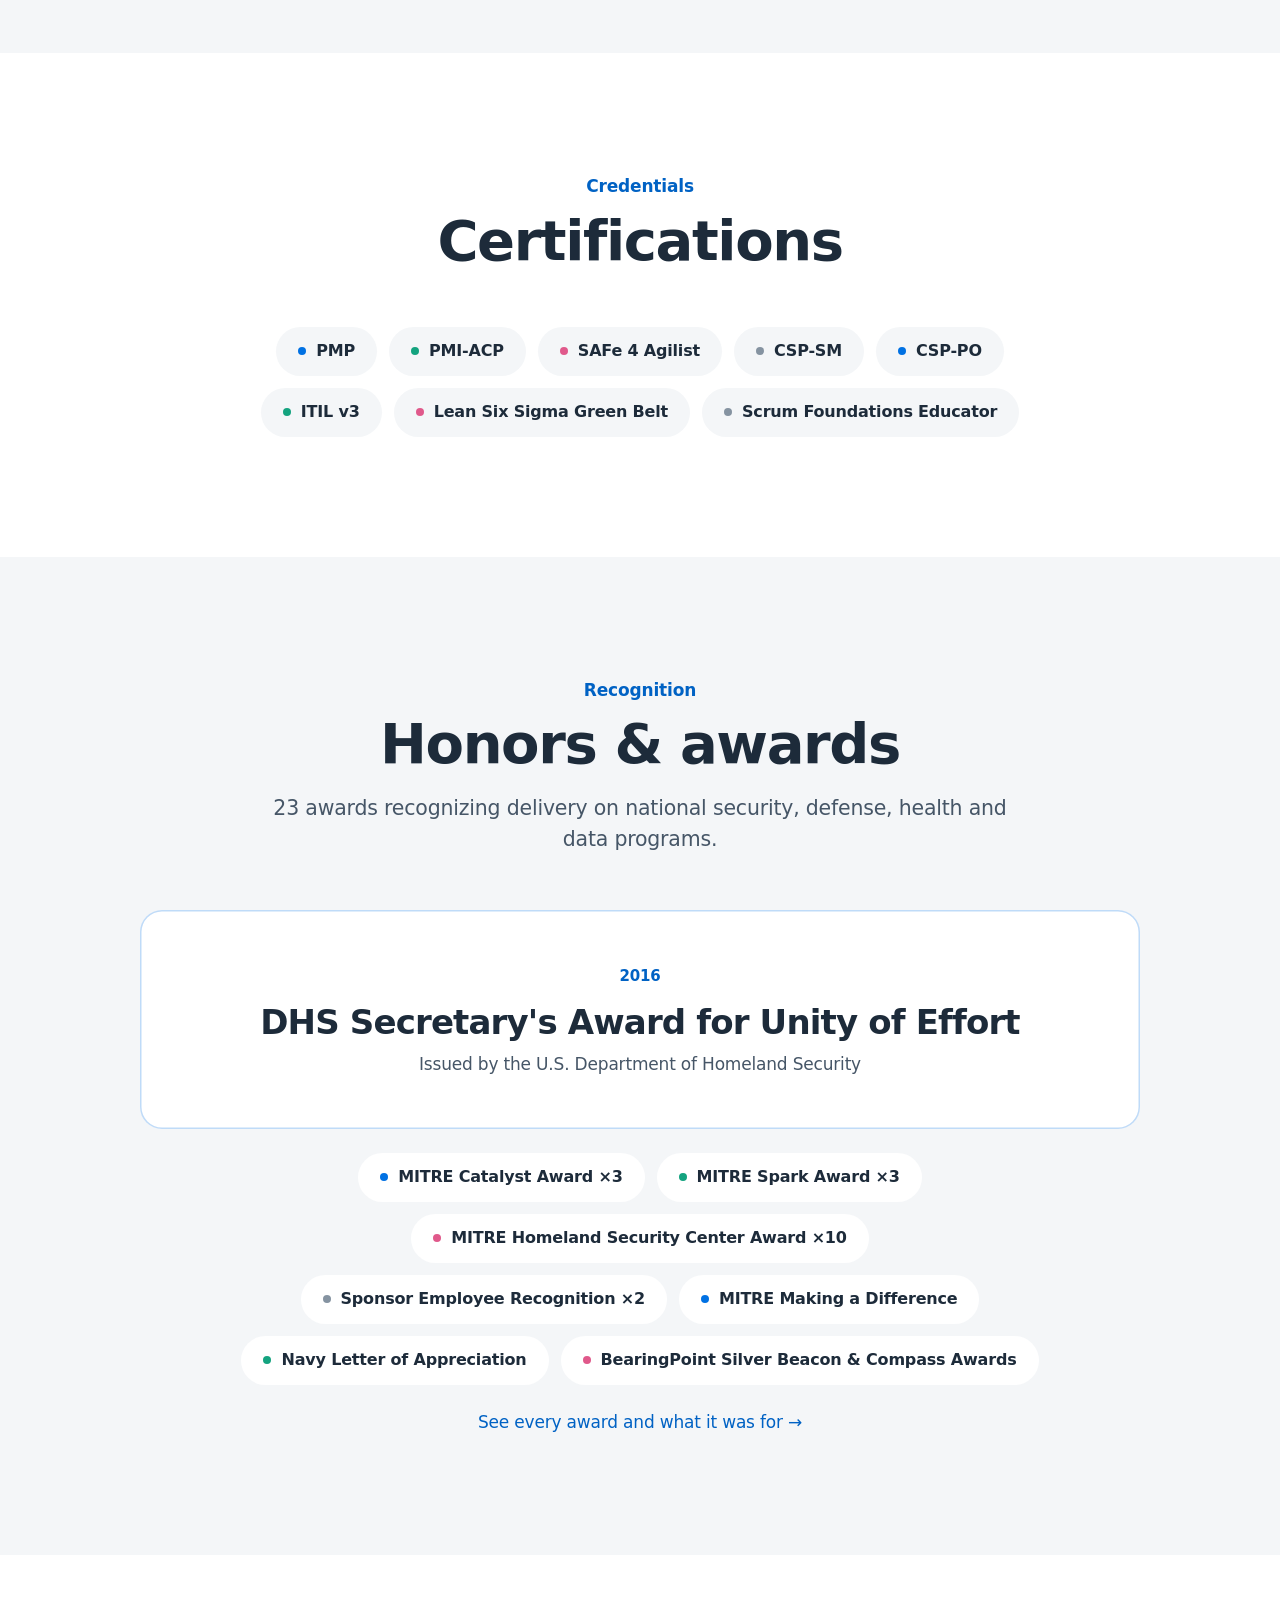
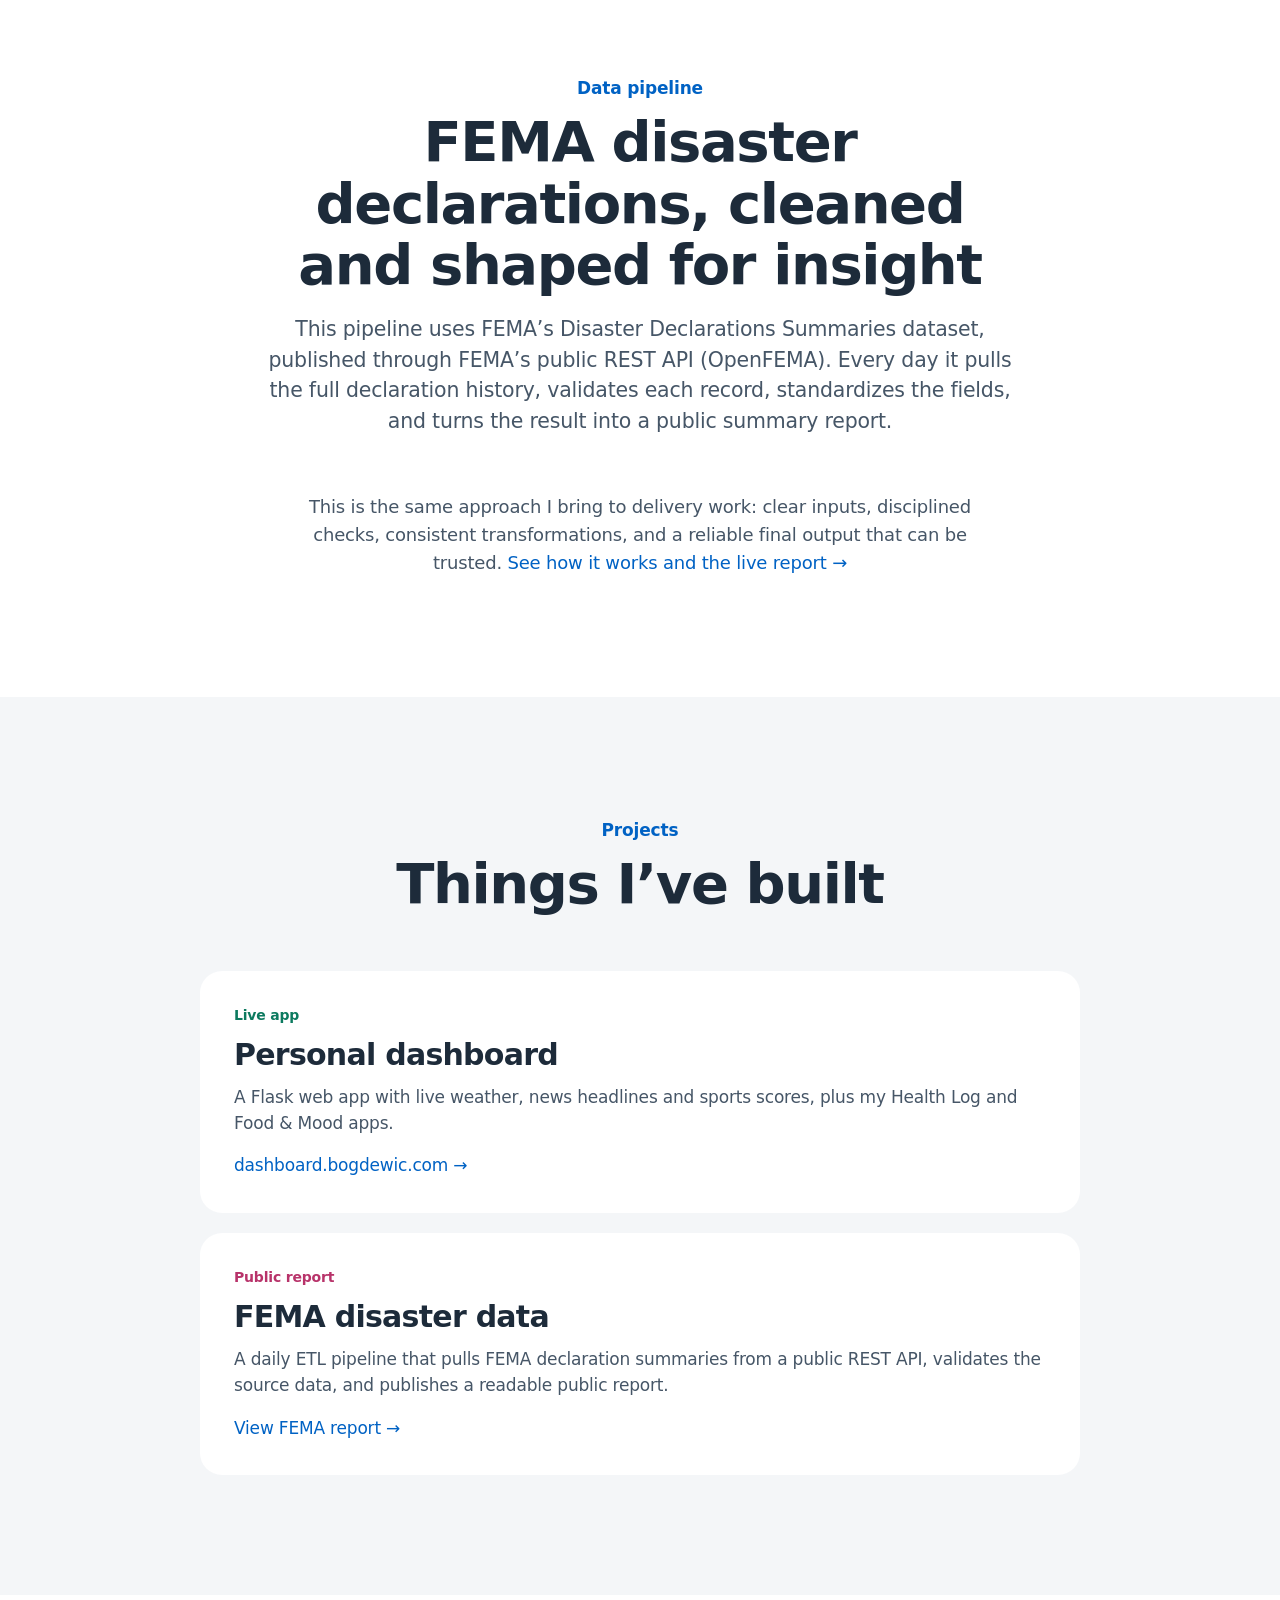
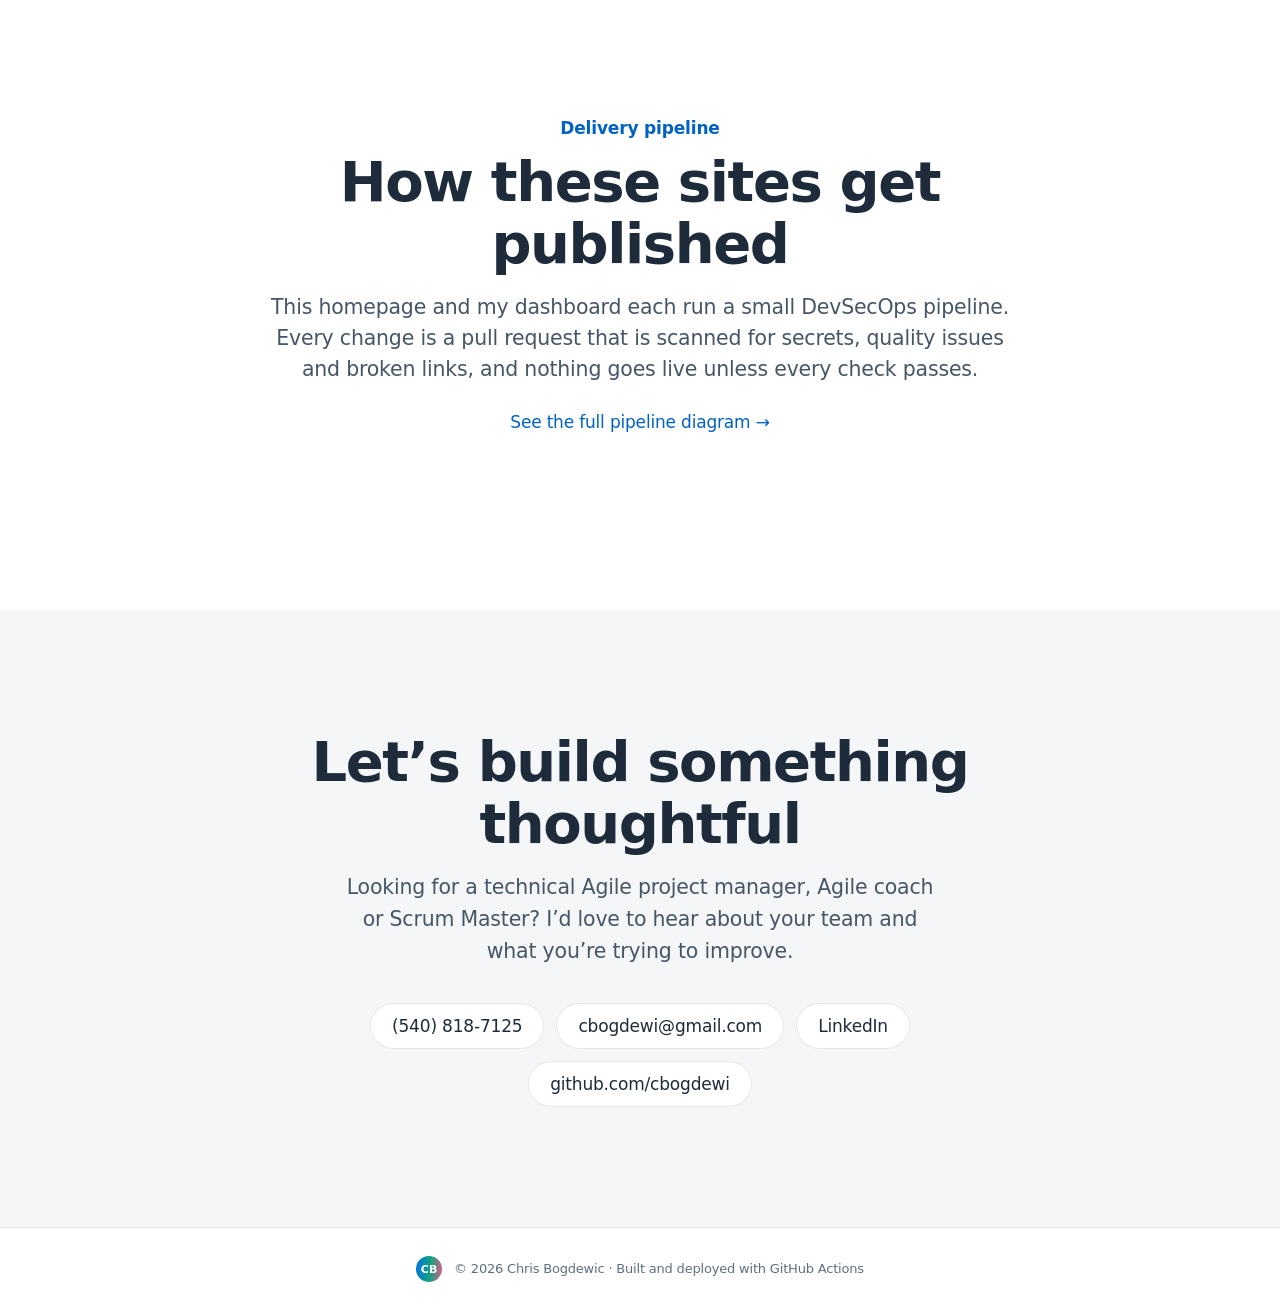
==== commit f8dbebb8: "Add Dashboard link to the shared site nav Co-Authored-By: Claude Opus 5.5 <noreply@anthropic.com> Cl" ====
--- a/index.html
+++ b/index.html
@@ -32,6 +32,7 @@
           <li><a href="#expertise">Expertise</a></li>
           <li><a href="#projects">Projects</a></li>
           <li><a href="fema-disasters.html">FEMA report</a></li>
+          <li><a href="https://dashboard.bogdewic.com">Dashboard</a></li>
           <li><a href="#contact">Contact</a></li>
         </ul>
       </nav>
